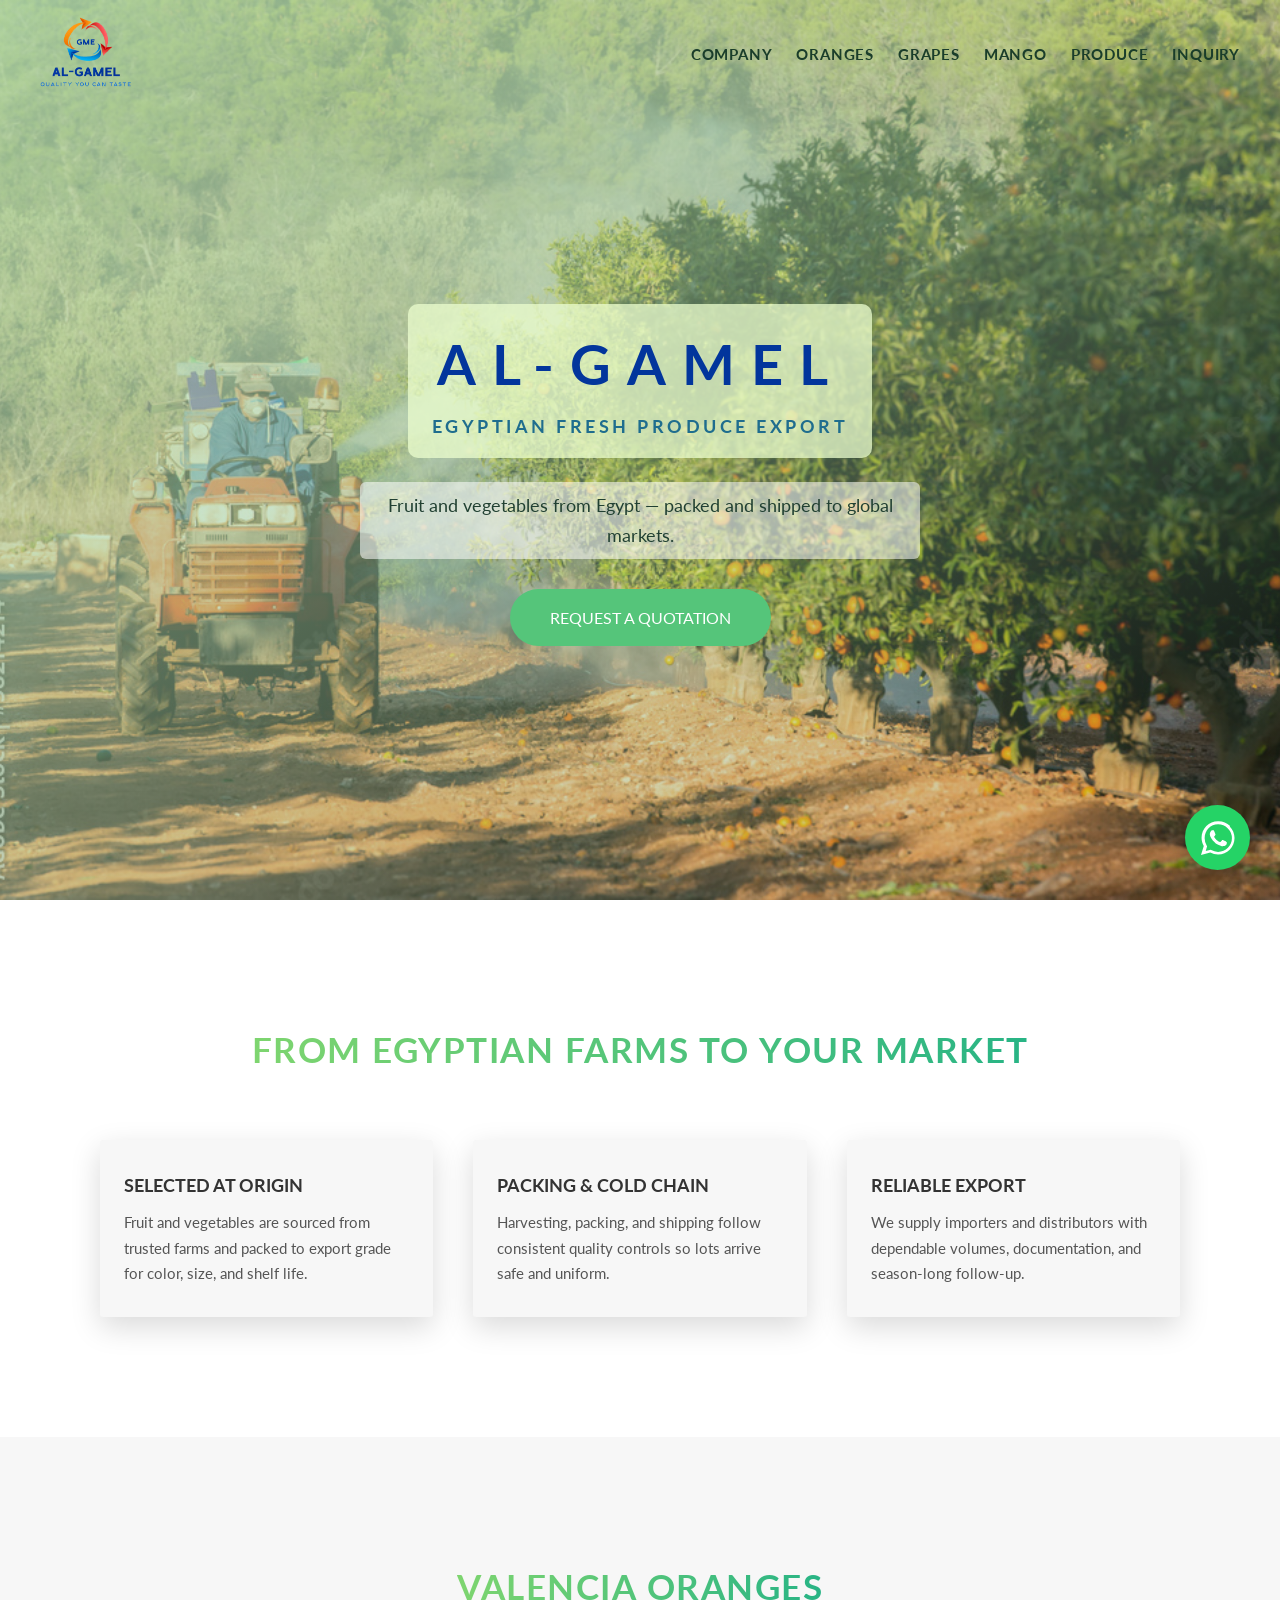
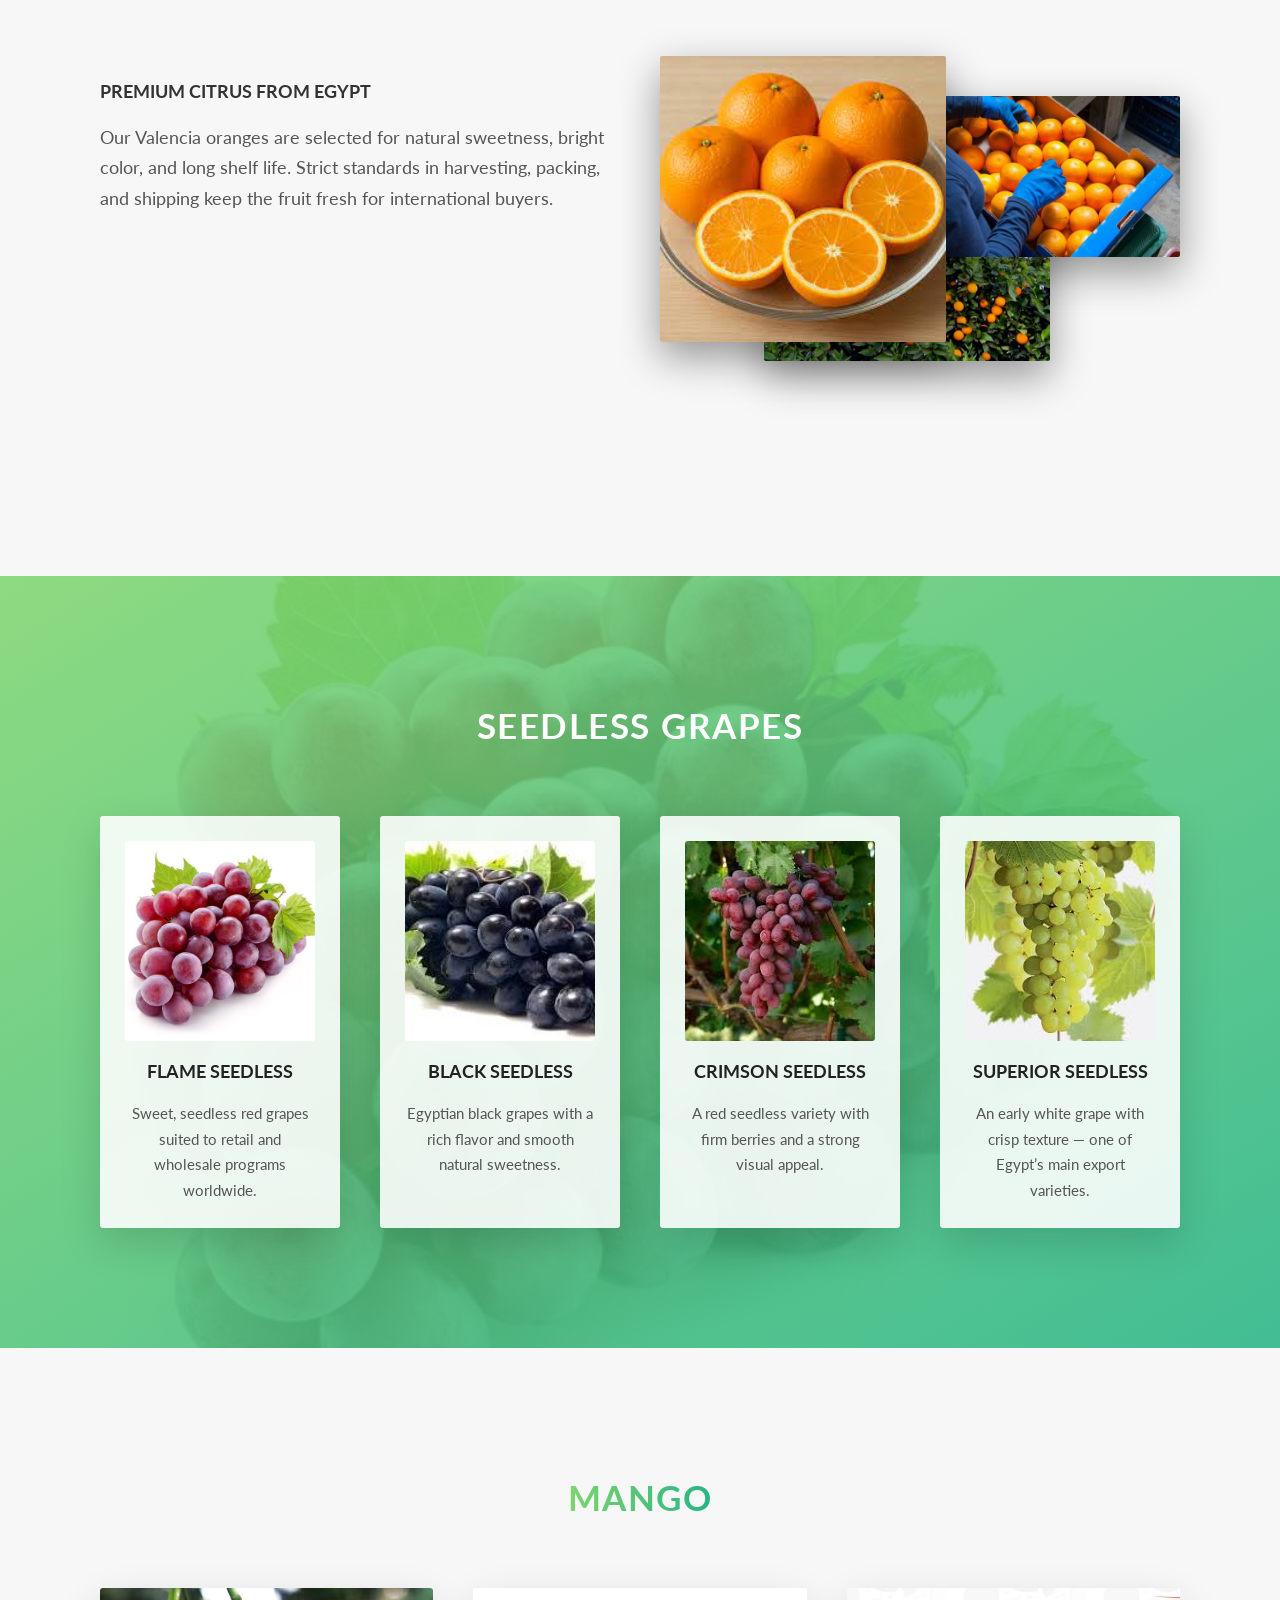
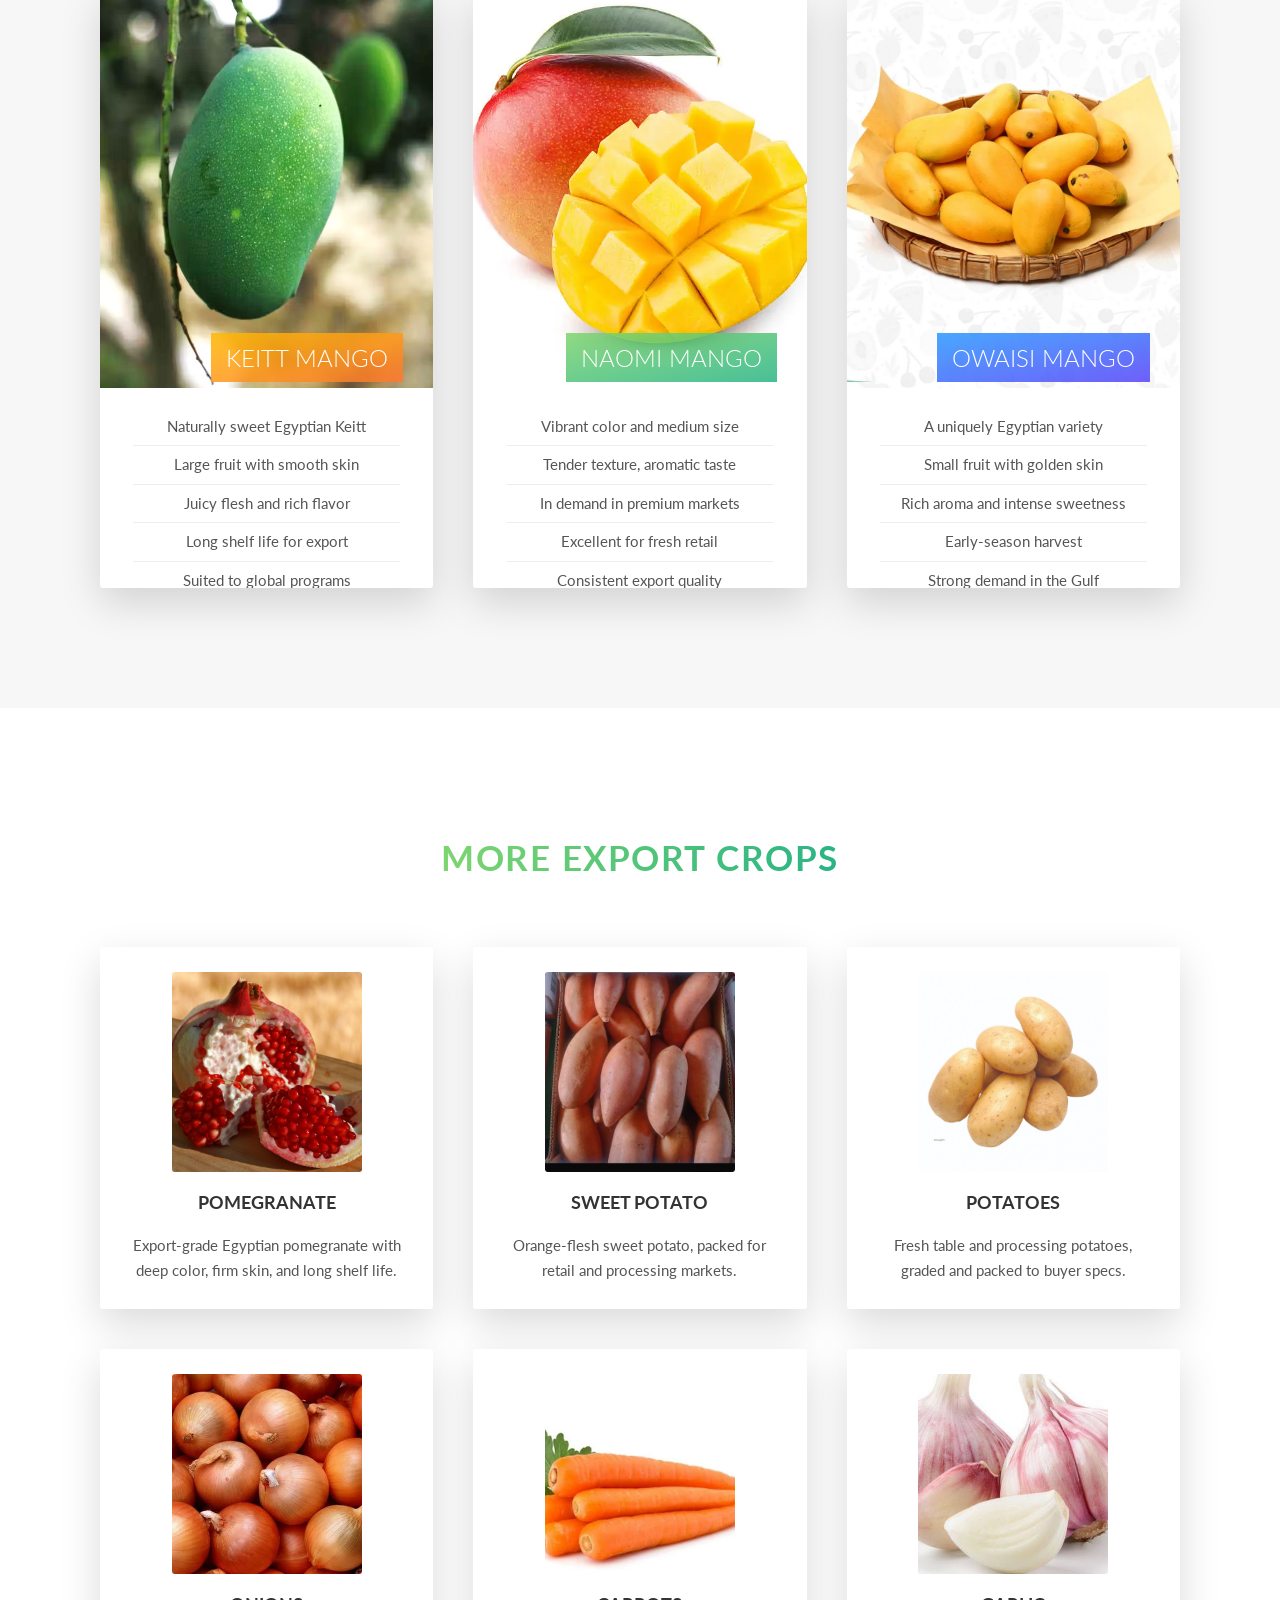
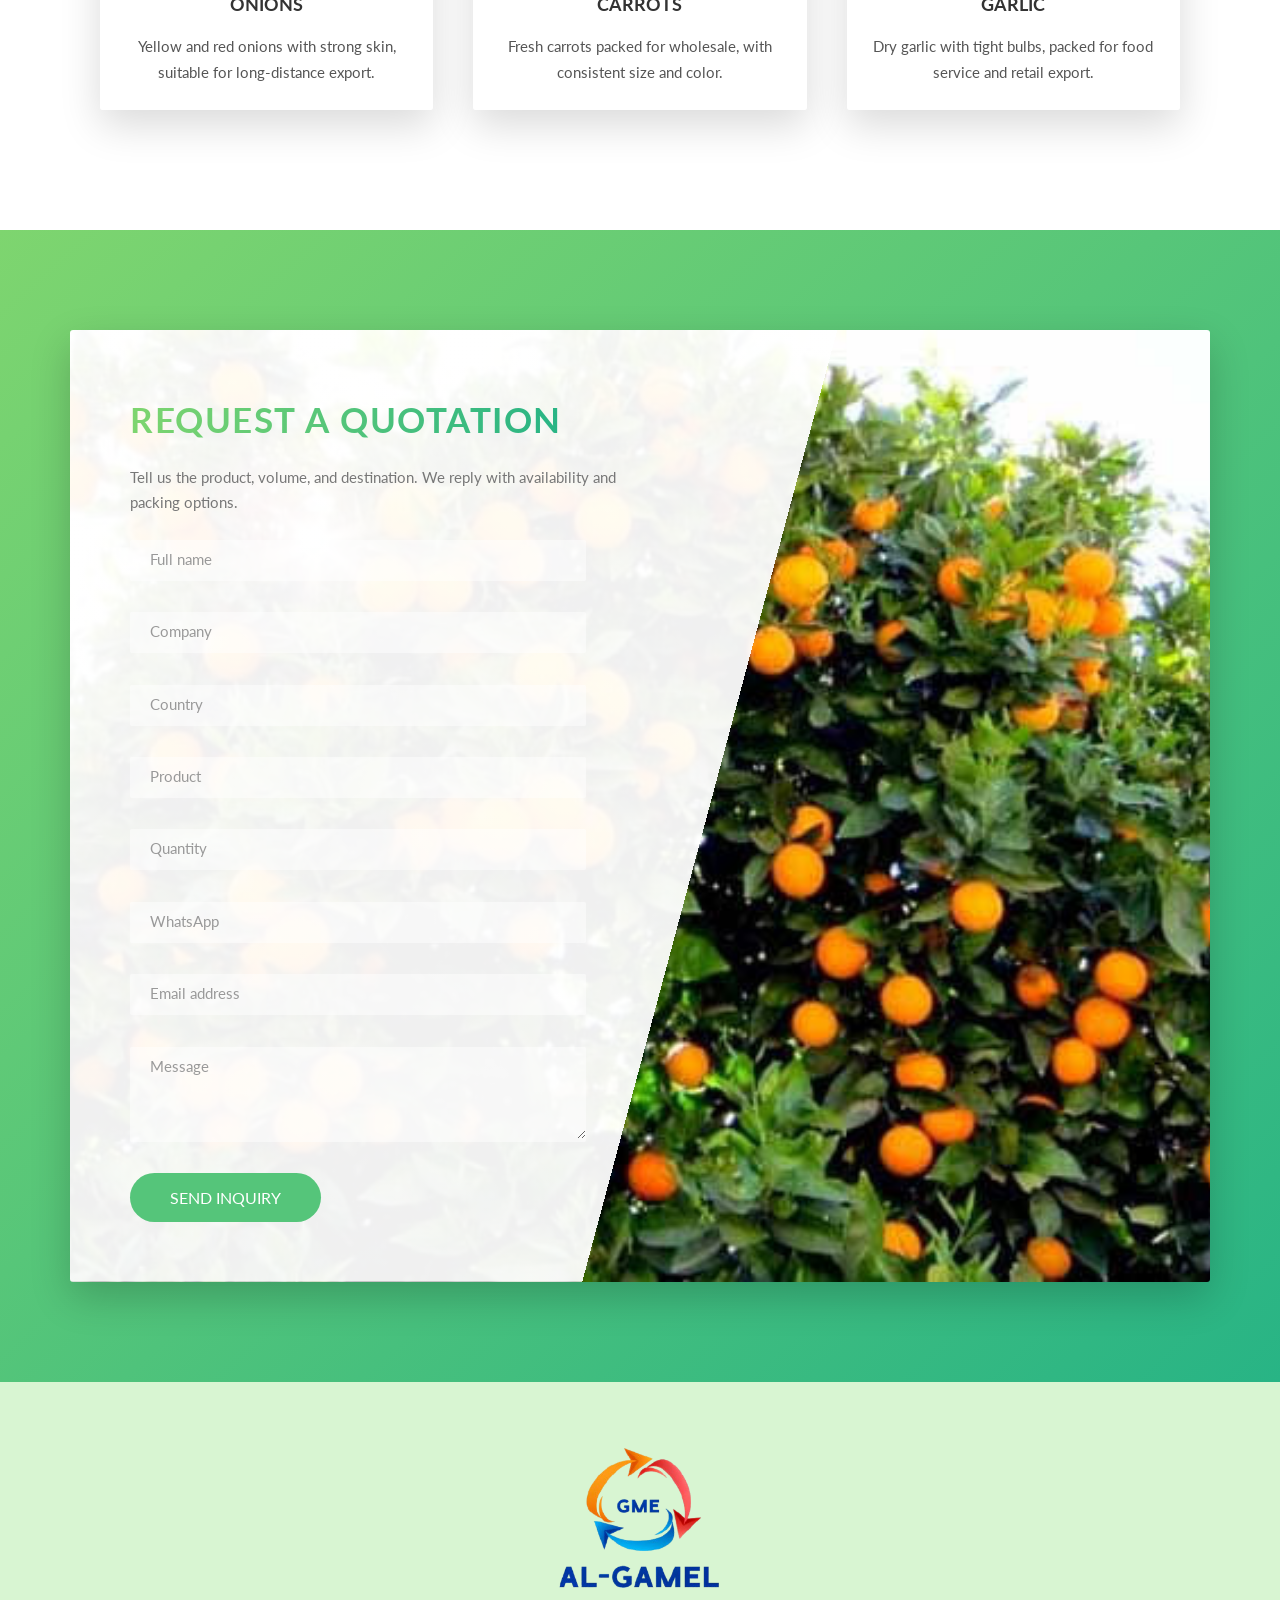
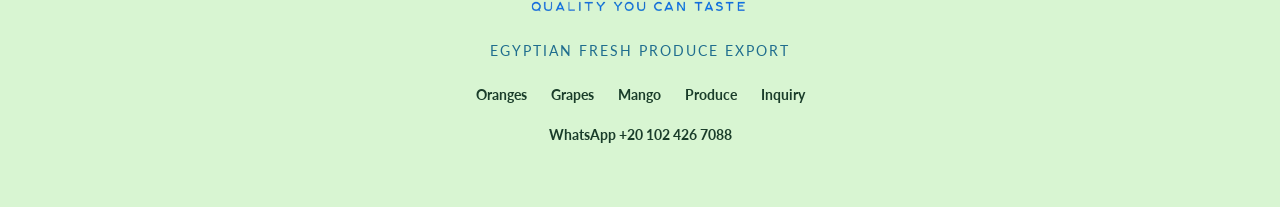
==== index.html @ 19866a24 "add new products" ====
<!DOCTYPE html>
<html lang="en">
    <head>
        <meta charset="UTF-8">
        <meta name="viewport" content="width=device-width, initial-scale=1.0">
        <meta name="description" content="AL-GAMEL exports Egyptian oranges, grapes, mangoes, pomegranate, potatoes, onions, carrots, sweet potato, and garlic.">
        <title>AL-GAMEL | Egyptian Fresh Produce Export</title>
        <link rel="preconnect" href="https://fonts.googleapis.com">
        <link rel="preconnect" href="https://fonts.gstatic.com" crossorigin>
        <link href="https://fonts.googleapis.com/css2?family=Lato:wght@400;700&display=swap" rel="stylesheet">
        <link rel="stylesheet" href="css/style.css">
        <link rel="shortcut icon" type="image/png" href="img/favicon.png">
    </head>
    <body>
        <header class="hero">
            <nav class="nav" aria-label="Primary">
                <a href="#top" class="nav__brand">
                    <img src="img/logo-white.png" alt="AL-GAMEL" class="nav__logo">
                </a>
                <ul class="nav__list">
                    <li><a href="#company">Company</a></li>
                    <li><a href="#oranges">Oranges</a></li>
                    <li><a href="#grapes">Grapes</a></li>
                    <li><a href="#mango">Mango</a></li>
                    <li><a href="#produce">Produce</a></li>
                    <li><a href="#inquiry">Inquiry</a></li>
                </ul>
            </nav>

            <div class="hero__content" id="top">
                <h1 class="hero__title">
                    <span class="hero__title-box">
                        <span class="hero__name">AL-GAMEL</span>
                        <span class="hero__tagline">Egyptian fresh produce export</span>
                    </span>
                </h1>
                <p class="hero__lead">Fruit and vegetables from Egypt — packed and shipped to global markets.</p>
                <a href="#inquiry" class="btn">Request a quotation</a>
            </div>
        </header>

        <main>
            <section class="section section--company" id="company" aria-labelledby="company-heading">
                <div class="u-center-text u-margin-bottom-big">
                    <h2 class="heading-secondary" id="company-heading">From Egyptian farms to your market</h2>
                </div>

                <div class="grid grid--3">
                    <article class="value-card">
                        <h3 class="heading-tertiary">Selected at origin</h3>
                        <p>Fruit and vegetables are sourced from trusted farms and packed to export grade for color, size, and shelf life.</p>
                    </article>
                    <article class="value-card">
                        <h3 class="heading-tertiary">Packing &amp; cold chain</h3>
                        <p>Harvesting, packing, and shipping follow consistent quality controls so lots arrive safe and uniform.</p>
                    </article>
                    <article class="value-card">
                        <h3 class="heading-tertiary">Reliable export</h3>
                        <p>We supply importers and distributors with dependable volumes, documentation, and season-long follow-up.</p>
                    </article>
                </div>
            </section>

            <section class="section section--oranges" id="oranges" aria-labelledby="oranges-heading">
                <div class="u-center-text u-margin-bottom-big">
                    <h2 class="heading-secondary" id="oranges-heading">Valencia oranges</h2>
                </div>

                <div class="grid grid--2">
                    <div>
                        <h3 class="heading-tertiary u-margin-bottom-small">Premium citrus from Egypt</h3>
                        <p class="paragraph">
                            Our Valencia oranges are selected for natural sweetness, bright color, and long shelf life.
                            Strict standards in harvesting, packing, and shipping keep the fruit fresh for international buyers.
                        </p>
                    </div>
                    <div class="composition">
                        <img src="img/3.jpg" alt="Valencia oranges packed for export" class="composition__photo composition__photo--3">
                        <img src="img/4.jpg" alt="Fresh Valencia oranges in crates" class="composition__photo composition__photo--2">
                        <img src="img/5.jpg" alt="Valencia oranges on the tree" class="composition__photo composition__photo--1">
                    </div>
                </div>
            </section>

            <section class="section section--grapes" id="grapes" aria-labelledby="grapes-heading">
                <div class="u-center-text u-margin-bottom-big">
                    <h2 class="heading-secondary heading-secondary--light" id="grapes-heading">Seedless grapes</h2>
                </div>

                <div class="grid grid--4">
                    <article class="product-tile">
                        <div class="product-tile__media">
                            <img src="img/flamegrapes.jpg" alt="Flame Seedless grapes" loading="lazy">
                        </div>
                        <h3 class="heading-tertiary u-margin-bottom-small">Flame Seedless</h3>
                        <p>Sweet, seedless red grapes suited to retail and wholesale programs worldwide.</p>
                    </article>
                    <article class="product-tile">
                        <div class="product-tile__media">
                            <img src="img/black.jpg" alt="Black Seedless grapes" loading="lazy">
                        </div>
                        <h3 class="heading-tertiary u-margin-bottom-small">Black Seedless</h3>
                        <p>Egyptian black grapes with a rich flavor and smooth natural sweetness.</p>
                    </article>
                    <article class="product-tile">
                        <div class="product-tile__media">
                            <img src="img/crimson.jpg" alt="Crimson Seedless grapes" loading="lazy">
                        </div>
                        <h3 class="heading-tertiary u-margin-bottom-small">Crimson Seedless</h3>
                        <p>A red seedless variety with firm berries and a strong visual appeal.</p>
                    </article>
                    <article class="product-tile">
                        <div class="product-tile__media">
                            <img src="img/superior.jpg" alt="Superior Seedless grapes" loading="lazy">
                        </div>
                        <h3 class="heading-tertiary u-margin-bottom-small">Superior Seedless</h3>
                        <p>An early white grape with crisp texture — one of Egypt’s main export varieties.</p>
                    </article>
                </div>
            </section>

            <section class="section section--mango" id="mango" aria-labelledby="mango-heading">
                <div class="u-center-text u-margin-bottom-big">
                    <h2 class="heading-secondary" id="mango-heading">Mango</h2>
                </div>

                <div class="grid grid--3">
                    <article class="product-card">
                        <div class="product-card__face product-card__face--front">
                            <div class="product-card__media">
                                <img src="img/keet1.jpg" alt="Keitt mango" loading="lazy">
                            </div>
                            <h3 class="product-card__title">
                                <span class="product-card__title-text product-card__title-text--1">Keitt Mango</span>
                            </h3>
                            <ul class="product-card__specs">
                                <li>Naturally sweet Egyptian Keitt</li>
                                <li>Large fruit with smooth skin</li>
                                <li>Juicy flesh and rich flavor</li>
                                <li>Long shelf life for export</li>
                                <li>Suited to global programs</li>
                            </ul>
                        </div>
                        <div class="product-card__face product-card__face--back product-card__face--keitt" aria-hidden="true"></div>
                    </article>

                    <article class="product-card">
                        <div class="product-card__face product-card__face--front">
                            <div class="product-card__media">
                                <img src="img/naaomy.jpg" alt="Naomi mango" loading="lazy">
                            </div>
                            <h3 class="product-card__title">
                                <span class="product-card__title-text product-card__title-text--2">Naomi Mango</span>
                            </h3>
                            <ul class="product-card__specs">
                                <li>Vibrant color and medium size</li>
                                <li>Tender texture, aromatic taste</li>
                                <li>In demand in premium markets</li>
                                <li>Excellent for fresh retail</li>
                                <li>Consistent export quality</li>
                            </ul>
                        </div>
                        <div class="product-card__face product-card__face--back product-card__face--naomi" aria-hidden="true"></div>
                    </article>

                    <article class="product-card">
                        <div class="product-card__face product-card__face--front">
                            <div class="product-card__media">
                                <img src="img/fas eweas.webp" alt="Owaisi mango" loading="lazy">
                            </div>
                            <h3 class="product-card__title">
                                <span class="product-card__title-text product-card__title-text--3">Owaisi Mango</span>
                            </h3>
                            <ul class="product-card__specs">
                                <li>A uniquely Egyptian variety</li>
                                <li>Small fruit with golden skin</li>
                                <li>Rich aroma and intense sweetness</li>
                                <li>Early-season harvest</li>
                                <li>Strong demand in the Gulf</li>
                            </ul>
                        </div>
                        <div class="product-card__face product-card__face--back product-card__face--owaisi" aria-hidden="true"></div>
                    </article>
                </div>
            </section>

            <section class="section section--produce" id="produce" aria-labelledby="produce-heading">
                <div class="u-center-text u-margin-bottom-big">
                    <h2 class="heading-secondary" id="produce-heading">More export crops</h2>
                </div>

                <div class="grid grid--3">
                    <article class="product-tile">
                        <div class="product-tile__media">
                            <img src="img/Pomegranate.jpg" alt="Egyptian pomegranate" loading="lazy">
                        </div>
                        <h3 class="heading-tertiary u-margin-bottom-small">Pomegranate</h3>
                        <p>Export-grade Egyptian pomegranate with deep color, firm skin, and long shelf life.</p>
                    </article>
                    <article class="product-tile">
                        <div class="product-tile__media">
                            <img src="img/sweetPotato.jpg" alt="Egyptian sweet potato" loading="lazy">
                        </div>
                        <h3 class="heading-tertiary u-margin-bottom-small">Sweet potato</h3>
                        <p>Orange-flesh sweet potato, packed for retail and processing markets.</p>
                    </article>
                    <article class="product-tile">
                        <div class="product-tile__media">
                            <img src="img/Potato%20(2).jpg" alt="Egyptian potatoes" loading="lazy">
                        </div>
                        <h3 class="heading-tertiary u-margin-bottom-small">Potatoes</h3>
                        <p>Fresh table and processing potatoes, graded and packed to buyer specs.</p>
                    </article>
                    <article class="product-tile">
                        <div class="product-tile__media">
                            <img src="img/onion.jpg" alt="Egyptian onions" loading="lazy">
                        </div>
                        <h3 class="heading-tertiary u-margin-bottom-small">Onions</h3>
                        <p>Yellow and red onions with strong skin, suitable for long-distance export.</p>
                    </article>
                    <article class="product-tile">
                        <div class="product-tile__media">
                            <img src="img/carrot1.jpg" alt="Egyptian carrots" loading="lazy">
                        </div>
                        <h3 class="heading-tertiary u-margin-bottom-small">Carrots</h3>
                        <p>Fresh carrots packed for wholesale, with consistent size and color.</p>
                    </article>
                    <article class="product-tile">
                        <div class="product-tile__media">
                            <img src="img/Garlic.jpg" alt="Egyptian garlic" loading="lazy">
                        </div>
                        <h3 class="heading-tertiary u-margin-bottom-small">Garlic</h3>
                        <p>Dry garlic with tight bulbs, packed for food service and retail export.</p>
                    </article>
                </div>
            </section>

            <section class="section section--inquiry" id="inquiry" aria-labelledby="inquiry-heading">
                <div class="inquiry">
                    <div class="inquiry__form">
                        <h2 class="heading-secondary u-margin-bottom-small" id="inquiry-heading">Request a quotation</h2>
                        <p class="inquiry__intro">Tell us the product, volume, and destination. We reply with availability and packing options.</p>
                        <form action="https://formspree.io/f/xykqdobr" method="POST" class="form">
                            <div class="form__group">
                                <input type="text" name="full_name" class="form__input" placeholder="Full name" id="name" autocomplete="name" required>
                                <label for="name" class="form__label">Full name</label>
                            </div>
                            <div class="form__group">
                                <input type="text" name="company" class="form__input" placeholder="Company" id="company" autocomplete="organization" required>
                                <label for="company" class="form__label">Company</label>
                            </div>
                            <div class="form__group">
                                <input type="text" name="country" class="form__input" placeholder="Country" id="country" autocomplete="country-name" required>
                                <label for="country" class="form__label">Country</label>
                            </div>
                            <div class="form__group">
                                <input type="text" name="product" class="form__input" placeholder="Product" id="product" required>
                                <label for="product" class="form__label">Product</label>
                            </div>
                            <div class="form__group">
                                <input type="text" name="quantity" class="form__input" placeholder="Quantity" id="quantity" required>
                                <label for="quantity" class="form__label">Quantity</label>
                            </div>
                            <div class="form__group">
                                <input type="tel" name="whatsapp" class="form__input" placeholder="WhatsApp" id="whatsapp" autocomplete="tel" required>
                                <label for="whatsapp" class="form__label">WhatsApp</label>
                            </div>
                            <div class="form__group">
                                <input type="email" name="email" class="form__input" placeholder="Email address" id="email" autocomplete="email" required>
                                <label for="email" class="form__label">Email address</label>
                            </div>
                            <div class="form__group">
                                <textarea name="message" class="form__input" placeholder="Message" id="message" rows="4"></textarea>
                                <label for="message" class="form__label">Message</label>
                            </div>
                            <div class="form__group">
                                <button type="submit" class="btn">Send inquiry</button>
                            </div>
                        </form>
                    </div>
                </div>
            </section>
        </main>

        <footer class="footer">
            <img class="footer__logo" srcset="img/logo-green-1x.png 1x, img/logo-green-2x.png 2x" src="img/logo-green-2x.png" alt="AL-GAMEL">
            <p class="footer__tagline">Egyptian fresh produce export</p>
            <nav class="footer__nav" aria-label="Footer">
                <a href="#oranges">Oranges</a>
                <a href="#grapes">Grapes</a>
                <a href="#mango">Mango</a>
                <a href="#produce">Produce</a>
                <a href="#inquiry">Inquiry</a>
            </nav>
            <p class="footer__contact">
                <a href="https://wa.me/201024267088">WhatsApp +20 102 426 7088</a>
            </p>
        </footer>

        <a
            class="whatsapp-btn"
            href="https://wa.me/201024267088"
            target="_blank"
            rel="noopener noreferrer"
            aria-label="Chat on WhatsApp"
        >
            <svg viewBox="0 0 24 24" aria-hidden="true" focusable="false">
                <path fill="currentColor" d="M17.47 14.38c-.29-.15-1.72-.85-1.98-.94-.27-.1-.46-.15-.66.15-.2.29-.76.94-.93 1.13-.17.2-.34.22-.63.07-.29-.15-1.22-.45-2.33-1.43-.86-.77-1.44-1.71-1.61-2-.17-.29-.02-.45.13-.6.13-.13.29-.34.44-.51.14-.17.2-.29.29-.49.1-.2.05-.37-.02-.52-.07-.15-.66-1.59-.9-2.18-.24-.58-.48-.5-.66-.51h-.56c-.2 0-.52.07-.79.37-.27.29-1.04 1.02-1.04 2.48s1.07 2.88 1.22 3.08c.15.2 2.1 3.2 5.08 4.49.71.31 1.26.49 1.69.63.71.23 1.36.2 1.87.12.57-.09 1.72-.7 1.96-1.38.24-.68.24-1.26.17-1.38-.07-.12-.26-.2-.55-.35zM12.04 21.8h-.01A9.8 9.8 0 0 1 7.2 20.5l-.34-.2-3.51.92.94-3.42-.22-.35a9.8 9.8 0 0 1-1.5-5.24C2.56 6.6 6.8 2.37 12.03 2.37c2.62 0 5.08 1.02 6.93 2.87a9.73 9.73 0 0 1 2.86 6.92c0 5.23-4.24 9.47-9.78 9.64zm8.49-18.3A11.87 11.87 0 0 0 12.03.2C5.6.2.4 5.4.4 11.82c0 2.05.54 4.05 1.56 5.81L0 24l6.53-1.71a11.8 11.8 0 0 0 5.5 1.4h.01c6.43 0 11.63-5.2 11.63-11.62 0-3.1-1.21-6.02-3.41-8.21z"/>
            </svg>
        </a>
    </body>
</html>
---- css/style.css ----
:root {
    --color-primary: #55c57a;
    --color-primary-light: #7ed56f;
    --color-primary-dark: #28b485;
    --color-text: #555;
    --color-heading: #02359c;
    --color-tagline: #1f6d8e;
    --color-muted: #777;
    --color-bg: #f7f7f7;
    --color-white: #fff;
    --color-shadow: rgba(0, 0, 0, 0.15);
    --font: "Lato", sans-serif;
    --max-width: 114rem;
    --gutter: 4rem;
    --radius: 3px;
}

*,
*::after,
*::before {
    margin: 0;
    padding: 0;
    box-sizing: inherit;
}

html {
    font-size: 62.5%;
    scroll-behavior: smooth;
}

@media only screen and (max-width: 75em) {
    html {
        font-size: 56.25%;
    }
}

@media only screen and (max-width: 56.25em) {
    html {
        font-size: 50%;
    }
}

@media only screen and (min-width: 112.5em) {
    html {
        font-size: 75%;
    }
}

body {
    box-sizing: border-box;
    font-family: var(--font);
    font-weight: 400;
    line-height: 1.7;
    color: var(--color-text);
}

::selection {
    background-color: var(--color-primary);
    color: var(--color-white);
}

@keyframes fadeUp {
    from {
        opacity: 0;
        transform: translateY(2rem);
    }

    to {
        opacity: 1;
        transform: translateY(0);
    }
}

.u-center-text {
    text-align: center;
}

.u-margin-bottom-small {
    margin-bottom: 1.5rem;
}

.u-margin-bottom-big {
    margin-bottom: 6rem;
}

@media only screen and (max-width: 56.25em) {
    .u-margin-bottom-big {
        margin-bottom: 4rem;
    }
}

.heading-secondary {
    font-size: 3.5rem;
    text-transform: uppercase;
    font-weight: 700;
    display: inline-block;
    background-image: linear-gradient(to right, var(--color-primary-light), var(--color-primary-dark));
    -webkit-background-clip: text;
    background-clip: text;
    color: transparent;
    letter-spacing: 0.15rem;
}

.heading-secondary--light {
    background-image: none;
    color: var(--color-white);
}

@media only screen and (max-width: 56.25em) {
    .heading-secondary {
        font-size: 3rem;
    }
}

@media only screen and (max-width: 37.5em) {
    .heading-secondary {
        font-size: 2.5rem;
    }
}

.heading-tertiary {
    font-size: 1.8rem;
    font-weight: 700;
    text-transform: uppercase;
    color: #333;
}

.paragraph {
    font-size: 1.8rem;
}

.btn {
    text-transform: uppercase;
    text-decoration: none;
    padding: 1.5rem 4rem;
    display: inline-block;
    border-radius: 10rem;
    transition: transform 0.2s, box-shadow 0.2s;
    position: relative;
    font-size: 1.6rem;
    font-family: inherit;
    border: none;
    cursor: pointer;
    background-color: var(--color-primary);
    color: var(--color-white);
}

.btn:hover {
    transform: translateY(-3px);
    box-shadow: 0 1rem 2rem rgba(0, 0, 0, 0.2);
}

.btn:active,
.btn:focus {
    outline: none;
    transform: translateY(-1px);
    box-shadow: 0 0.5rem 1rem rgba(0, 0, 0, 0.2);
}

.grid {
    display: grid;
    gap: var(--gutter);
    max-width: var(--max-width);
    margin: 0 auto;
    padding: 0 3rem;
}

.grid--2 {
    grid-template-columns: repeat(2, minmax(0, 1fr));
    align-items: start;
}

.grid--3 {
    grid-template-columns: repeat(3, minmax(0, 1fr));
}

.grid--4 {
    grid-template-columns: repeat(4, minmax(0, 1fr));
}

@media only screen and (max-width: 56.25em) {
    .grid--2,
    .grid--3,
    .grid--4 {
        grid-template-columns: 1fr;
        max-width: 52rem;
    }
}

@media only screen and (min-width: 56.26em) and (max-width: 75em) {
    .grid--4 {
        grid-template-columns: repeat(2, minmax(0, 1fr));
    }
}

.hero {
    min-height: 100vh;
    background-image: linear-gradient(to right bottom, rgba(182, 224, 178, 0.85), rgba(3, 34, 23, 0.15)), url("../img/orange%20valancia.jpg");
    background-size: cover;
    background-position: center;
    position: relative;
    display: flex;
    flex-direction: column;
}

.nav {
    display: flex;
    align-items: center;
    justify-content: space-between;
    padding: 1.5rem 4rem;
    gap: 2rem;
}

.nav__logo {
    height: 7.5rem;
    width: auto;
}

.nav__list {
    list-style: none;
    display: flex;
    flex-wrap: wrap;
    gap: 0.5rem 2.4rem;
    justify-content: flex-end;
}

.nav__list a {
    color: #1a3d2a;
    text-decoration: none;
    font-size: 1.5rem;
    font-weight: 700;
    text-transform: uppercase;
    letter-spacing: 0.08rem;
}

.nav__list a:hover {
    color: var(--color-primary-dark);
}

.hero__content {
    flex: 1;
    display: flex;
    flex-direction: column;
    align-items: center;
    justify-content: center;
    text-align: center;
    padding: 4rem 2rem 10rem;
    animation: fadeUp 0.8s ease-out;
}

.hero__title-box {
    display: inline-block;
    background-color: #ebfecec0;
    padding: 1.2rem 2.4rem 1.6rem;
    border-radius: 1rem;
}

.hero__name {
    display: block;
    font-size: 5.6rem;
    font-weight: 700;
    letter-spacing: 1.6rem;
    color: var(--color-heading);
    text-transform: uppercase;
}

.hero__tagline {
    display: block;
    font-size: 1.8rem;
    font-weight: 700;
    letter-spacing: 0.35rem;
    color: var(--color-tagline);
    text-transform: uppercase;
}

.hero__lead {
    max-width: 56rem;
    margin: 2.4rem 0 3rem;
    font-size: 1.8rem;
    color: #214032;
    background-color: rgba(255, 255, 255, 0.55);
    padding: 0.8rem 1.6rem;
    border-radius: 0.6rem;
}

@media only screen and (max-width: 37.5em) {
    .nav {
        flex-direction: column;
        padding: 1.5rem 2rem;
    }

    .hero__name {
        font-size: 3.6rem;
        letter-spacing: 0.6rem;
    }

    .hero__tagline {
        letter-spacing: 0.12rem;
        font-size: 1.4rem;
    }
}

.section {
    padding: 12rem 0;
}

.section--company {
    background-color: var(--color-white);
}

.section--oranges {
    background-color: var(--color-bg);
}

.section--grapes {
    background-image: linear-gradient(to right bottom, rgba(126, 213, 111, 0.88), rgba(40, 180, 133, 0.88)), url("../img/flamegrapes.jpg");
    background-size: cover;
    background-position: center;
}

.section--grapes .heading-tertiary {
    color: #222;
}

.section--mango {
    background-color: var(--color-bg);
}

.section--produce {
    background-color: var(--color-white);
}

.section--inquiry {
    padding: 10rem 3rem;
    background-image: linear-gradient(to right bottom, var(--color-primary-light), var(--color-primary-dark));
}

@media only screen and (max-width: 56.25em) {
    .section {
        padding: 8rem 0;
    }

    .section--inquiry {
        padding: 8rem 2rem;
    }
}

.value-card {
    background-color: var(--color-bg);
    padding: 3rem 2.4rem;
    border-radius: var(--radius);
    box-shadow: 0 1rem 3rem var(--color-shadow);
}

.value-card p,
.product-tile p {
    font-size: 1.5rem;
    margin-top: 1rem;
}

.composition {
    position: relative;
    min-height: 38rem;
}

.composition__photo {
    width: 55%;
    box-shadow: 0 1.5rem 4rem rgba(0, 0, 0, 0.4);
    border-radius: 2px;
    position: absolute;
    z-index: 10;
    transition: transform 0.2s, outline 0.2s, box-shadow 0.2s;
    outline-offset: 2rem;
}

.composition__photo--1 {
    left: 0;
    top: -2rem;
}

.composition__photo--2 {
    right: 0;
    top: 2rem;
}

.composition__photo--3 {
    left: 20%;
    top: 10rem;
}

.composition__photo:hover {
    outline: 1.5rem solid var(--color-primary);
    transform: scale(1.05) translateY(-0.5rem);
    box-shadow: 0 2.5rem 4rem rgba(0, 0, 0, 0.5);
    z-index: 20;
}

.composition:hover .composition__photo:not(:hover) {
    transform: scale(0.95);
}

@media only screen and (max-width: 56.25em) {
    .composition {
        min-height: 0;
        display: flex;
    }

    .composition__photo {
        position: relative;
        width: 33.333%;
        top: 0;
        left: 0;
        right: auto;
    }
}

.product-tile {
    background-color: rgba(255, 255, 255, 0.88);
    font-size: 1.5rem;
    padding: 2.5rem;
    text-align: center;
    border-radius: var(--radius);
    box-shadow: 0 1.5rem 4rem var(--color-shadow);
    transition: transform 0.3s;
}

.product-tile:hover {
    transform: translateY(-1.2rem);
}

.product-tile__media {
    width: 100%;
    max-width: 19rem;
    height: 20rem;
    overflow: hidden;
    margin: 0 auto 1.5rem;
    border-radius: var(--radius);
}

.product-tile__media img {
    width: 100%;
    height: 100%;
    object-fit: cover;
}

.product-card {
    perspective: 150rem;
    position: relative;
    height: 60rem;
}

.product-card__face {
    height: 60rem;
    transition: transform 0.8s ease;
    position: absolute;
    top: 0;
    left: 0;
    width: 100%;
    backface-visibility: hidden;
    border-radius: var(--radius);
    overflow: hidden;
    box-shadow: 0 1.5rem 4rem var(--color-shadow);
}

.product-card__face--front {
    background-color: var(--color-white);
}

.product-card__face--back {
    transform: rotateY(180deg);
    background-size: cover;
    background-repeat: no-repeat;
    background-position: center;
}

.product-card__face--keitt {
    background-image: url("../img/keet2222.jpg");
}

.product-card__face--naomi {
    background-image: url("../img/naaomy2.jpg");
}

.product-card__face--owaisi {
    background-image: url("../img/fas%20eweas11.webp");
}

.product-card:hover .product-card__face--front {
    transform: rotateY(-180deg);
}

.product-card:hover .product-card__face--back {
    transform: rotateY(0);
}

.product-card__media {
    height: 40rem;
    overflow: hidden;
}

.product-card__media img {
    width: 100%;
    height: 100%;
    object-fit: cover;
}

.product-card__title {
    font-size: 2.4rem;
    font-weight: 300;
    text-transform: uppercase;
    text-align: right;
    color: var(--color-white);
    position: absolute;
    top: 35rem;
    right: 3rem;
    width: 80%;
}

.product-card__title-text {
    padding: 1rem 1.5rem;
    box-decoration-break: clone;
}

.product-card__title-text--1 {
    background-image: linear-gradient(to right bottom, rgba(255, 185, 0, 0.85), rgba(255, 119, 48, 0.85));
}

.product-card__title-text--2 {
    background-image: linear-gradient(to right bottom, rgba(126, 213, 111, 0.85), rgba(40, 180, 133, 0.85));
}

.product-card__title-text--3 {
    background-image: linear-gradient(to right bottom, rgba(41, 152, 255, 0.85), rgba(86, 67, 250, 0.85));
}

.product-card__specs {
    list-style: none;
    width: 80%;
    margin: 2rem auto 0;
}

.product-card__specs li {
    text-align: center;
    font-size: 1.5rem;
    padding: 0.6rem 0;
}

.product-card__specs li:not(:last-child) {
    border-bottom: 1px solid #eee;
}

@media only screen and (max-width: 56.25em), only screen and (hover: none) {
    .product-card {
        height: auto;
        background-color: var(--color-white);
        box-shadow: 0 1.5rem 4rem var(--color-shadow);
        border-radius: var(--radius);
    }

    .product-card__face {
        height: auto;
        position: relative;
        box-shadow: none;
    }

    .product-card__face--back {
        display: none;
    }

    .product-card:hover .product-card__face--front {
        transform: none;
    }

    .product-card__specs {
        padding-bottom: 2rem;
    }
}

.inquiry {
    max-width: var(--max-width);
    margin: 0 auto;
    background-image: linear-gradient(105deg, rgba(255, 255, 255, 0.94) 0%, rgba(255, 255, 255, 0.94) 55%, transparent 55%), url("../img/3.jpg");
    background-size: cover;
    background-position: center;
    border-radius: var(--radius);
    box-shadow: 0 1.5rem 4rem rgba(0, 0, 0, 0.2);
}

.inquiry__form {
    width: 55%;
    padding: 6rem;
}

.inquiry__intro {
    font-size: 1.5rem;
    margin-bottom: 2.4rem;
    color: var(--color-muted);
}

@media only screen and (max-width: 75em) {
    .inquiry {
        background-image: linear-gradient(105deg, rgba(255, 255, 255, 0.94) 0%, rgba(255, 255, 255, 0.94) 70%, transparent 70%), url("../img/3.jpg");
    }

    .inquiry__form {
        width: 70%;
    }
}

@media only screen and (max-width: 56.25em) {
    .inquiry {
        background-image: linear-gradient(to right, rgba(255, 255, 255, 0.96), rgba(255, 255, 255, 0.96)), url("../img/3.jpg");
    }

    .inquiry__form {
        width: 100%;
        padding: 4rem 3rem;
    }
}

.form__group:not(:last-child) {
    margin-bottom: 0.4rem;
}

.form__input {
    font-size: 1.5rem;
    font-family: inherit;
    color: inherit;
    padding: 1rem 2rem;
    border-radius: 2px;
    background-color: rgba(255, 255, 255, 0.5);
    border: none;
    border-bottom: 3px solid transparent;
    width: 90%;
    display: block;
    transition: border-bottom 0.3s, box-shadow 0.3s;
    resize: vertical;
}

@media only screen and (max-width: 56.25em) {
    .form__input {
        width: 100%;
    }
}

.form__input:focus {
    outline: none;
    box-shadow: 0 1rem 2rem rgba(0, 0, 0, 0.1);
    border-bottom: 3px solid var(--color-primary);
}

.form__input:focus:invalid {
    border-bottom: 3px solid #ff7730;
}

.form__input::placeholder {
    color: #999;
}

.form__label {
    font-size: 1.2rem;
    font-weight: 700;
    margin-left: 2rem;
    margin-top: 0.7rem;
    display: block;
    transition: all 0.3s;
}

.form__input:placeholder-shown + .form__label {
    opacity: 0;
    visibility: hidden;
    transform: translateY(-4rem);
}

.footer {
    background-color: #d8f5d2;
    padding: 6rem 3rem;
    text-align: center;
    font-size: 1.4rem;
}

.footer__logo {
    width: 22rem;
    height: auto;
}

.footer__tagline {
    text-transform: uppercase;
    letter-spacing: 0.2rem;
    margin: 1.2rem 0 2rem;
    color: var(--color-tagline);
}

.footer__nav {
    display: flex;
    flex-wrap: wrap;
    justify-content: center;
    gap: 1.6rem 2.4rem;
    margin-bottom: 1.6rem;
}

.footer__nav a,
.footer__contact a {
    color: #1a3d2a;
    text-decoration: none;
    font-weight: 700;
}

.footer__nav a:hover,
.footer__contact a:hover {
    color: var(--color-primary-dark);
}

.whatsapp-btn {
    position: fixed;
    bottom: 3rem;
    right: 3rem;
    width: 6.5rem;
    height: 6.5rem;
    background-color: #25d366;
    color: var(--color-white);
    border-radius: 50%;
    display: flex;
    justify-content: center;
    align-items: center;
    text-decoration: none;
    box-shadow: 0 8px 20px rgba(0, 0, 0, 0.25);
    z-index: 100;
    transition: transform 0.3s ease;
}

.whatsapp-btn svg {
    width: 3.4rem;
    height: 3.4rem;
}

.whatsapp-btn:hover {
    transform: scale(1.1);
}
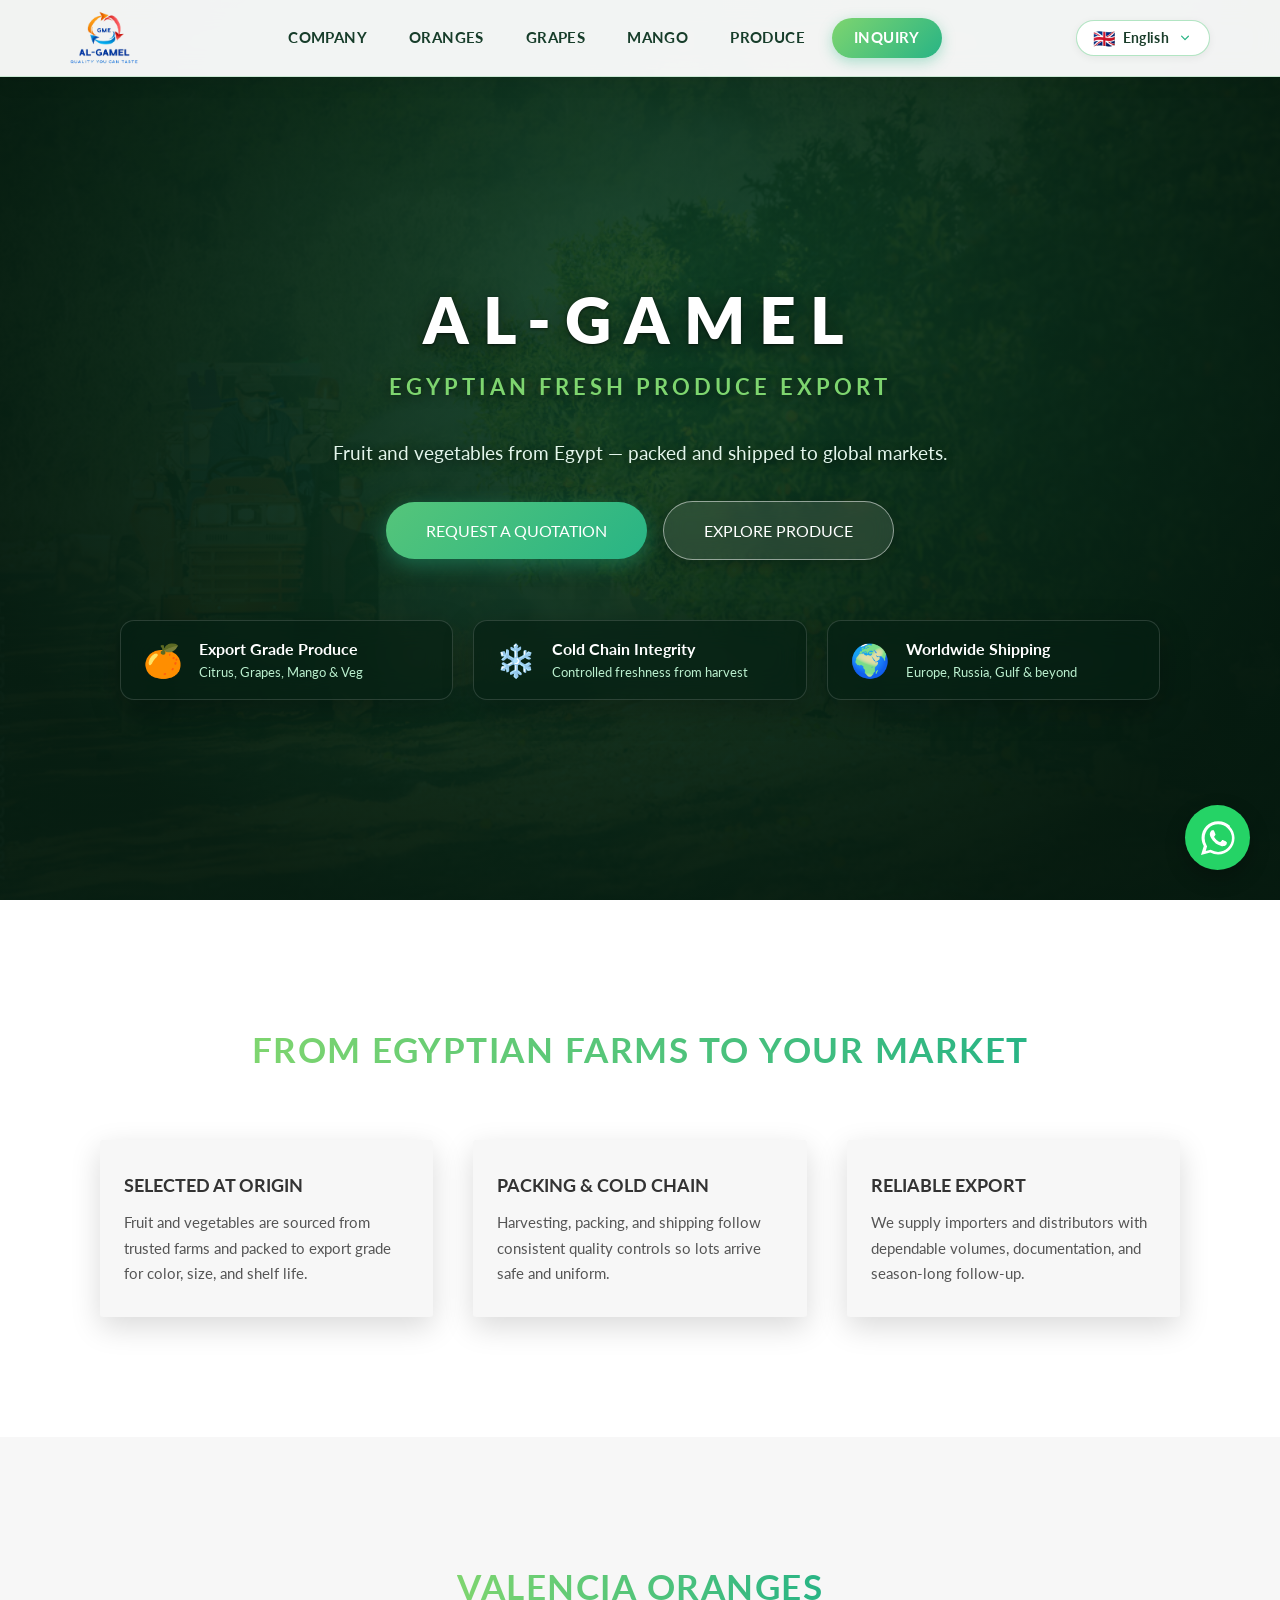
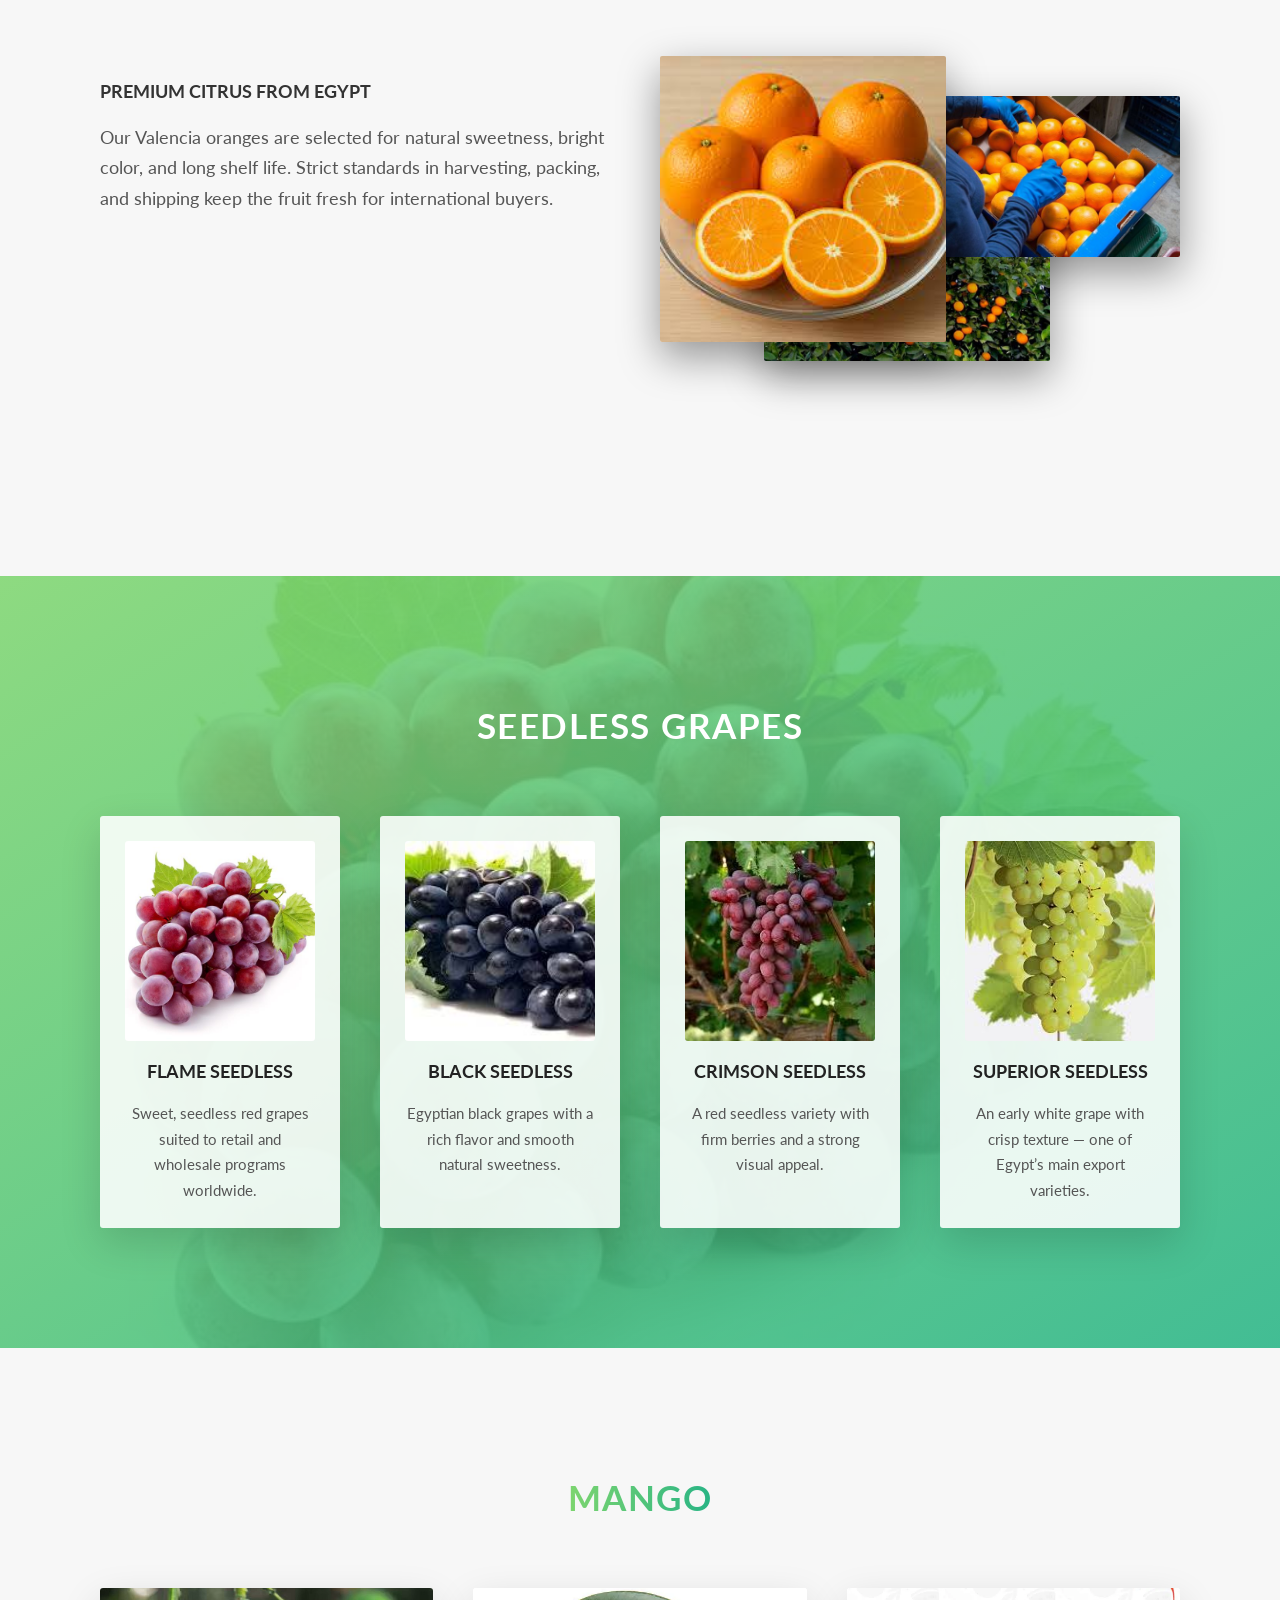
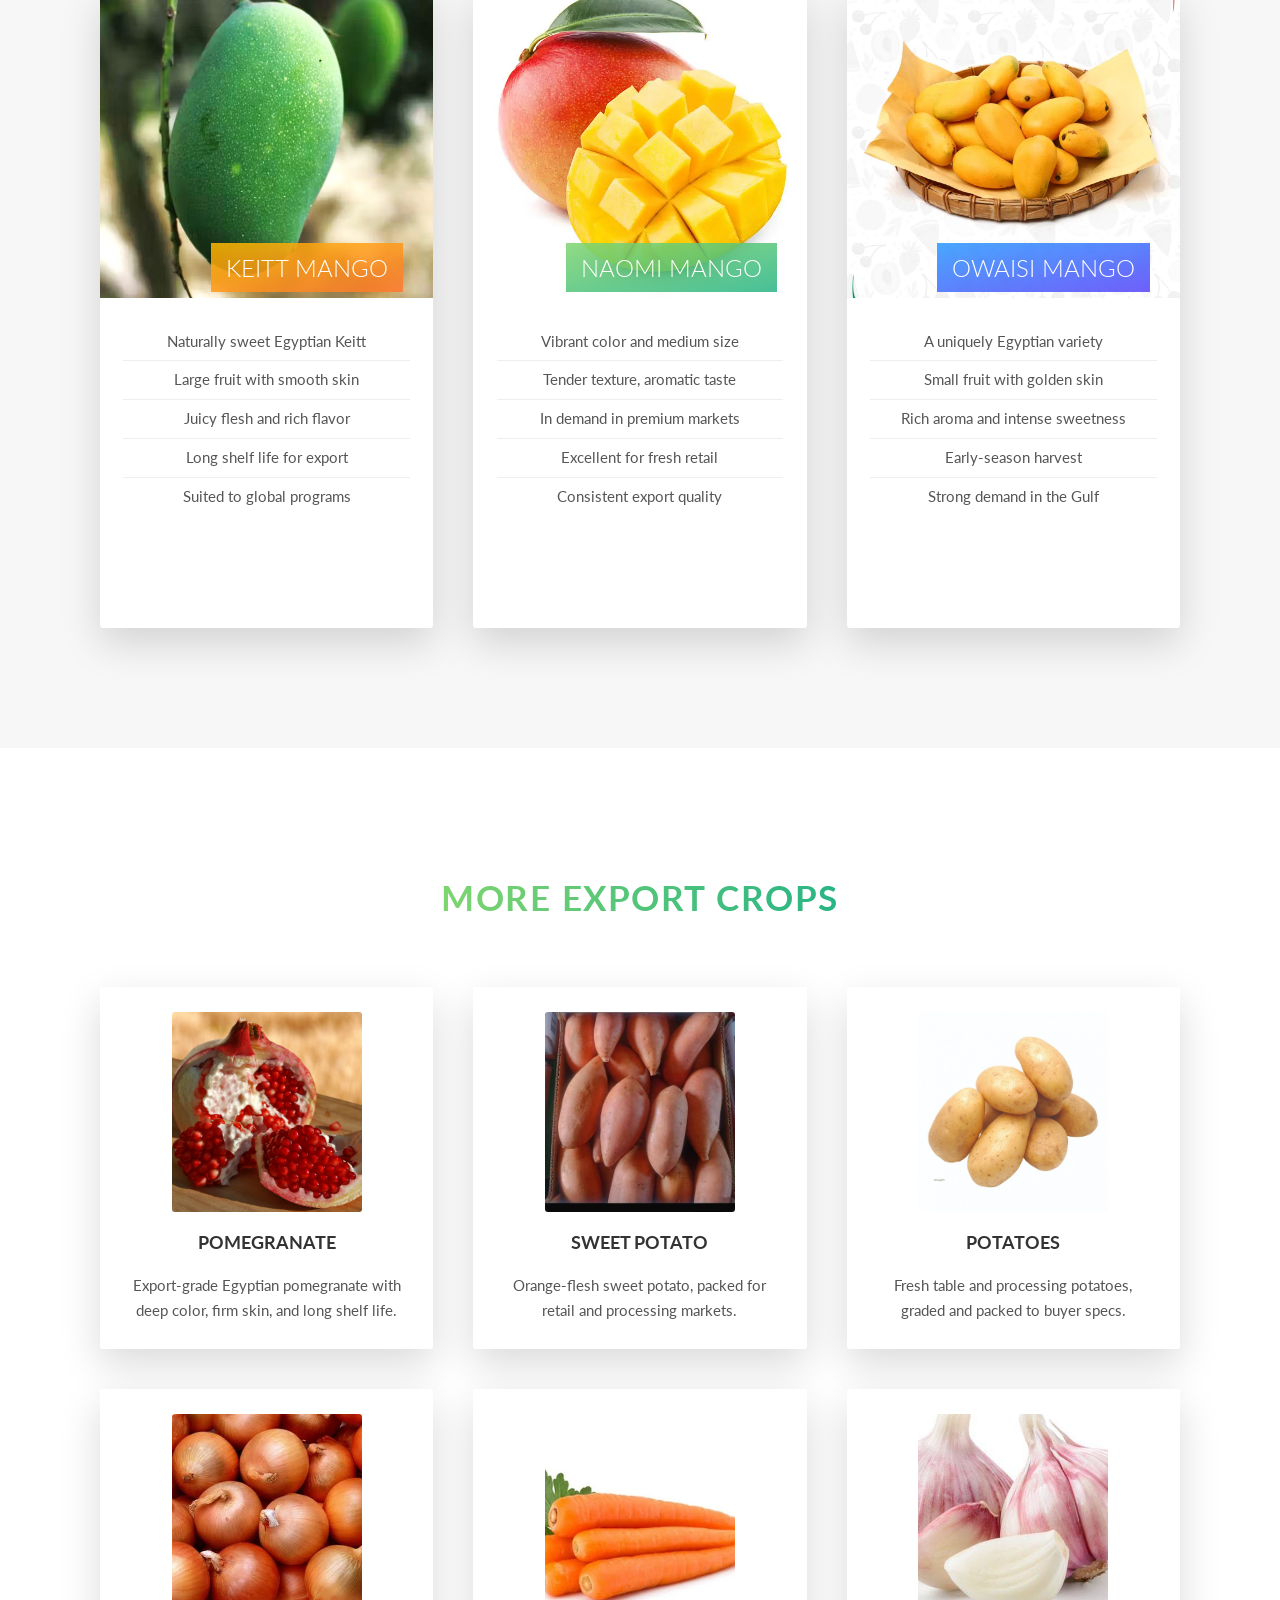
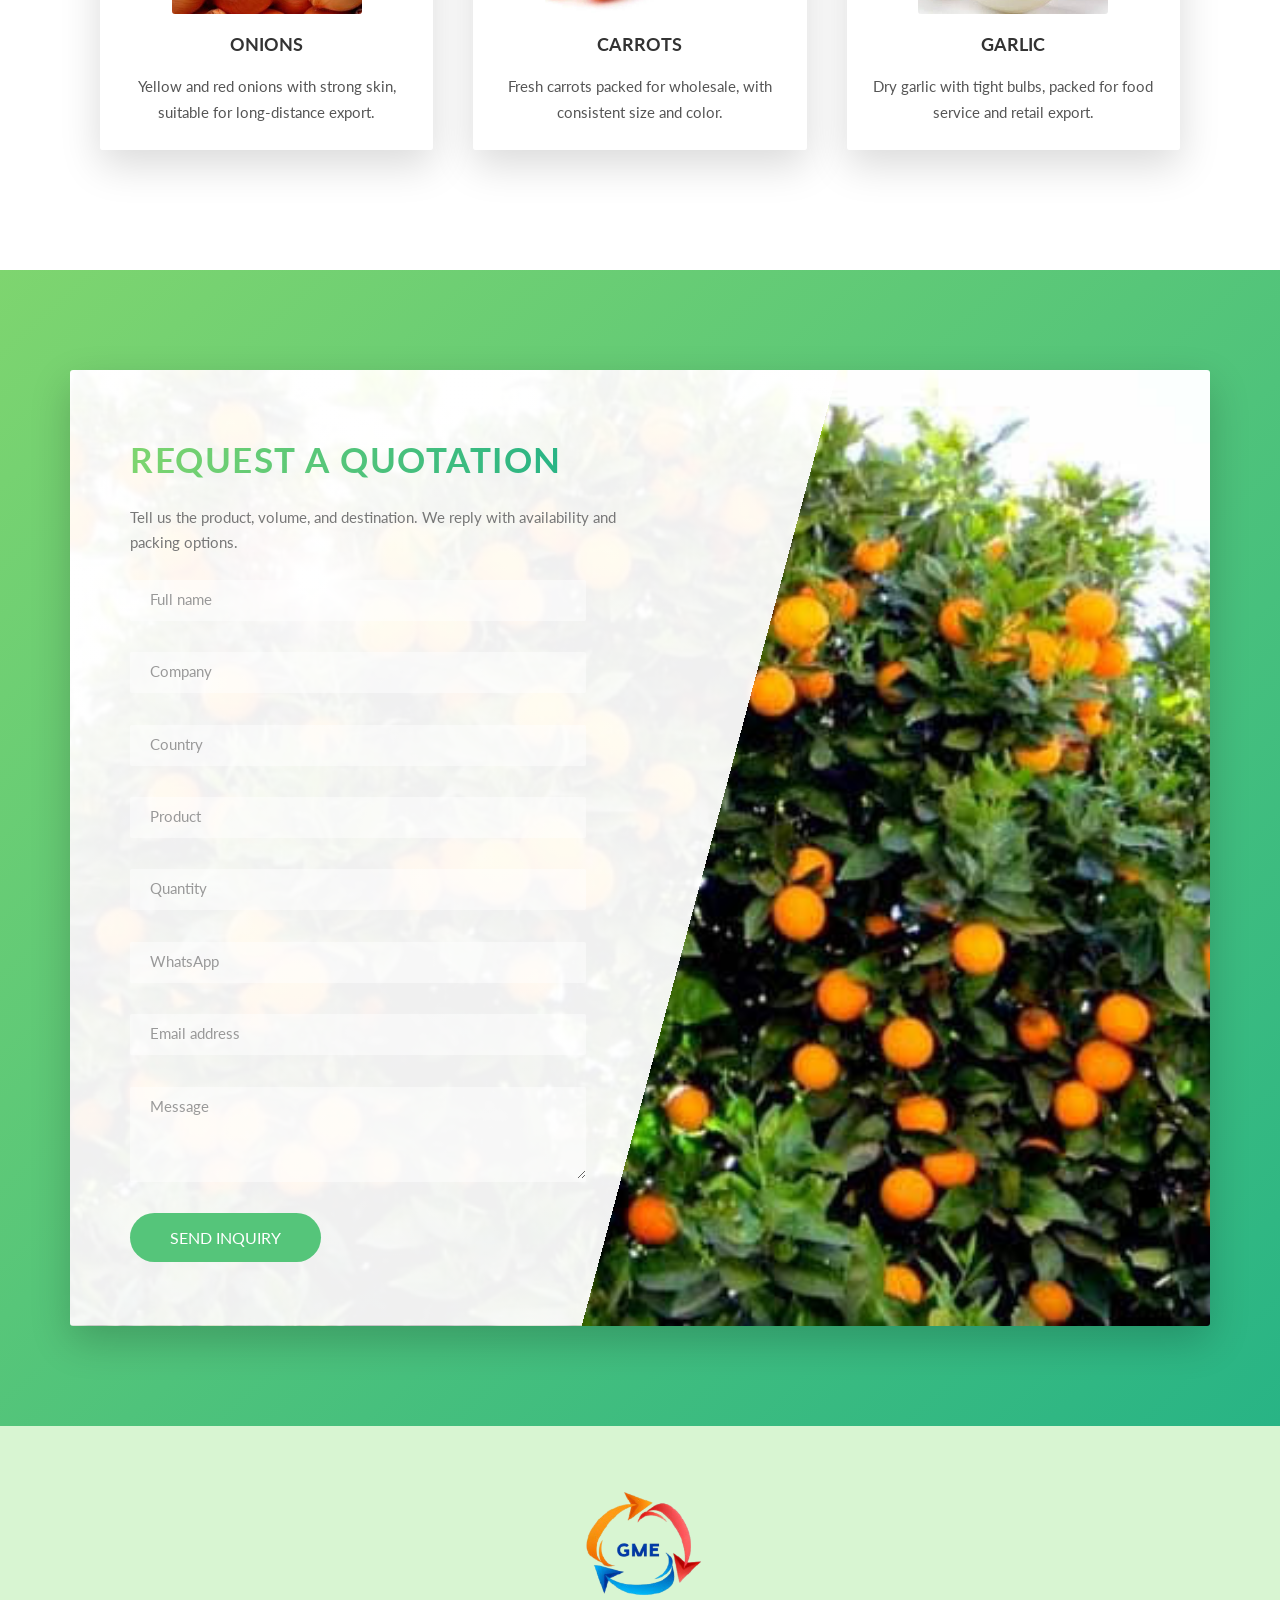
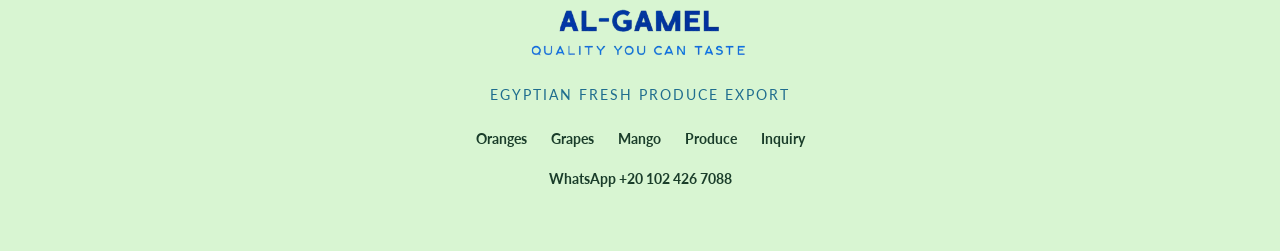
==== commit c88cfd17: "Revamp homepage hero, add 5-language support, modern navbar, and background form submission" ====
--- a/index.html
+++ b/index.html
@@ -7,69 +7,139 @@
         <title>AL-GAMEL | Egyptian Fresh Produce Export</title>
         <link rel="preconnect" href="https://fonts.googleapis.com">
         <link rel="preconnect" href="https://fonts.gstatic.com" crossorigin>
-        <link href="https://fonts.googleapis.com/css2?family=Lato:wght@400;700&display=swap" rel="stylesheet">
+        <link href="https://fonts.googleapis.com/css2?family=Cairo:wght@400;600;700;800&family=Lato:wght@400;700&display=swap" rel="stylesheet">
         <link rel="stylesheet" href="css/style.css">
         <link rel="shortcut icon" type="image/png" href="img/favicon.png">
     </head>
     <body>
         <header class="hero">
-            <nav class="nav" aria-label="Primary">
-                <a href="#top" class="nav__brand">
-                    <img src="img/logo-white.png" alt="AL-GAMEL" class="nav__logo">
-                </a>
-                <ul class="nav__list">
-                    <li><a href="#company">Company</a></li>
-                    <li><a href="#oranges">Oranges</a></li>
-                    <li><a href="#grapes">Grapes</a></li>
-                    <li><a href="#mango">Mango</a></li>
-                    <li><a href="#produce">Produce</a></li>
-                    <li><a href="#inquiry">Inquiry</a></li>
-                </ul>
+            <nav class="nav" id="mainNav" aria-label="Primary">
+                <div class="nav__container">
+                    <a href="#top" class="nav__brand">
+                        <img src="img/logo-green-2x.png" alt="AL-GAMEL" class="nav__logo">
+                    </a>
+
+                    <div class="nav__menu" id="navMenu">
+                        <ul class="nav__list">
+                            <li><a href="#company" class="nav__link" data-i18n="nav_company">Company</a></li>
+                            <li><a href="#oranges" class="nav__link" data-i18n="nav_oranges">Oranges</a></li>
+                            <li><a href="#grapes" class="nav__link" data-i18n="nav_grapes">Grapes</a></li>
+                            <li><a href="#mango" class="nav__link" data-i18n="nav_mango">Mango</a></li>
+                            <li><a href="#produce" class="nav__link" data-i18n="nav_produce">Produce</a></li>
+                            <li><a href="#inquiry" class="nav__link nav__link--cta" data-i18n="nav_inquiry">Inquiry</a></li>
+                        </ul>
+                    </div>
+
+                    <div class="nav__right">
+                        <div class="lang-switcher" id="langSwitcher">
+                            <button class="lang-switcher__btn" id="langBtn" type="button" aria-expanded="false" aria-haspopup="true" aria-label="Select Language">
+                                <span class="lang-switcher__flag" id="currentLangFlag">🇬🇧</span>
+                                <span class="lang-switcher__name" id="currentLangName">English</span>
+                                <svg class="lang-switcher__chevron" viewBox="0 0 20 20" fill="currentColor" width="16" height="16" aria-hidden="true">
+                                    <path fill-rule="evenodd" d="M5.23 7.21a.75.75 0 011.06.02L10 10.94l3.71-3.71a.75.75 0 111.06 1.06l-4.24 4.25a.75.75 0 01-1.06 0L5.21 8.27a.75.75 0 01.02-1.06z" clip-rule="evenodd" />
+                                </svg>
+                            </button>
+                            <div class="lang-switcher__menu" id="langMenu" role="listbox">
+                                <button type="button" class="lang-switcher__item" data-lang="ar" role="option">
+                                    <span class="lang-flag">🇪🇬</span>
+                                    <span class="lang-text">العربية</span>
+                                </button>
+                                <button type="button" class="lang-switcher__item active" data-lang="en" role="option">
+                                    <span class="lang-flag">🇬🇧</span>
+                                    <span class="lang-text">English</span>
+                                </button>
+                                <button type="button" class="lang-switcher__item" data-lang="ru" role="option">
+                                    <span class="lang-flag">🇷🇺</span>
+                                    <span class="lang-text">Русский</span>
+                                </button>
+                                <button type="button" class="lang-switcher__item" data-lang="de" role="option">
+                                    <span class="lang-flag">🇩🇪</span>
+                                    <span class="lang-text">Deutsch</span>
+                                </button>
+                                <button type="button" class="lang-switcher__item" data-lang="fr" role="option">
+                                    <span class="lang-flag">🇫🇷</span>
+                                    <span class="lang-text">Français</span>
+                                </button>
+                            </div>
+                        </div>
+
+                        <button class="nav__toggle" id="navToggle" type="button" aria-expanded="false" aria-label="Toggle navigation">
+                            <span class="nav__toggle-bar"></span>
+                            <span class="nav__toggle-bar"></span>
+                            <span class="nav__toggle-bar"></span>
+                        </button>
+                    </div>
+                </div>
             </nav>
 
             <div class="hero__content" id="top">
                 <h1 class="hero__title">
-                    <span class="hero__title-box">
-                        <span class="hero__name">AL-GAMEL</span>
-                        <span class="hero__tagline">Egyptian fresh produce export</span>
-                    </span>
+                    <span class="hero__name" data-i18n="hero_name">AL-GAMEL</span>
+                    <span class="hero__tagline" data-i18n="hero_tagline">Egyptian fresh produce export</span>
                 </h1>
-                <p class="hero__lead">Fruit and vegetables from Egypt — packed and shipped to global markets.</p>
-                <a href="#inquiry" class="btn">Request a quotation</a>
+                <p class="hero__lead" data-i18n="hero_lead">Fruit and vegetables from Egypt — packed and shipped to global markets.</p>
+                <div class="hero__cta-group">
+                    <a href="#inquiry" class="btn btn--primary" data-i18n="hero_cta">Request a quotation</a>
+                    <a href="#produce" class="btn btn--ghost" data-i18n="hero_explore">Explore Produce</a>
+                </div>
+
+                <div class="hero__stats" aria-label="Key Highlights">
+                    <div class="hero__stat-card">
+                        <span class="hero__stat-icon" aria-hidden="true">🍊</span>
+                        <div class="hero__stat-text">
+                            <strong class="hero__stat-title" data-i18n="hero_stat1_title">Export Grade Produce</strong>
+                            <span class="hero__stat-desc" data-i18n="hero_stat1_desc">Citrus, Grapes, Mango &amp; Veg</span>
+                        </div>
+                    </div>
+                    <div class="hero__stat-card">
+                        <span class="hero__stat-icon" aria-hidden="true">❄️</span>
+                        <div class="hero__stat-text">
+                            <strong class="hero__stat-title" data-i18n="hero_stat2_title">Cold Chain Integrity</strong>
+                            <span class="hero__stat-desc" data-i18n="hero_stat2_desc">Controlled freshness from harvest</span>
+                        </div>
+                    </div>
+                    <div class="hero__stat-card">
+                        <span class="hero__stat-icon" aria-hidden="true">🌍</span>
+                        <div class="hero__stat-text">
+                            <strong class="hero__stat-title" data-i18n="hero_stat3_title">Worldwide Shipping</strong>
+                            <span class="hero__stat-desc" data-i18n="hero_stat3_desc">Europe, Russia, Gulf &amp; beyond</span>
+                        </div>
+                    </div>
+                </div>
             </div>
         </header>
 
         <main>
             <section class="section section--company" id="company" aria-labelledby="company-heading">
                 <div class="u-center-text u-margin-bottom-big">
-                    <h2 class="heading-secondary" id="company-heading">From Egyptian farms to your market</h2>
+                    <h2 class="heading-secondary" id="company-heading" data-i18n="company_heading">From Egyptian farms to your market</h2>
                 </div>
 
                 <div class="grid grid--3">
                     <article class="value-card">
-                        <h3 class="heading-tertiary">Selected at origin</h3>
-                        <p>Fruit and vegetables are sourced from trusted farms and packed to export grade for color, size, and shelf life.</p>
+                        <h3 class="heading-tertiary" data-i18n="company_card1_title">Selected at origin</h3>
+                        <p data-i18n="company_card1_desc">Fruit and vegetables are sourced from trusted farms and packed to export grade for color, size, and shelf life.</p>
                     </article>
                     <article class="value-card">
-                        <h3 class="heading-tertiary">Packing &amp; cold chain</h3>
-                        <p>Harvesting, packing, and shipping follow consistent quality controls so lots arrive safe and uniform.</p>
+                        <h3 class="heading-tertiary" data-i18n="company_card2_title">Packing &amp; cold chain</h3>
+                        <p data-i18n="company_card2_desc">Harvesting, packing, and shipping follow consistent quality controls so lots arrive safe and uniform.</p>
                     </article>
                     <article class="value-card">
-                        <h3 class="heading-tertiary">Reliable export</h3>
-                        <p>We supply importers and distributors with dependable volumes, documentation, and season-long follow-up.</p>
+                        <h3 class="heading-tertiary" data-i18n="company_card3_title">Reliable export</h3>
+                        <p data-i18n="company_card3_desc">We supply importers and distributors with dependable volumes, documentation, and season-long follow-up.</p>
                     </article>
                 </div>
             </section>
 
             <section class="section section--oranges" id="oranges" aria-labelledby="oranges-heading">
                 <div class="u-center-text u-margin-bottom-big">
-                    <h2 class="heading-secondary" id="oranges-heading">Valencia oranges</h2>
+                    <h2 class="heading-secondary" id="oranges-heading" data-i18n="oranges_heading">Valencia oranges</h2>
                 </div>
 
                 <div class="grid grid--2">
                     <div>
-                        <h3 class="heading-tertiary u-margin-bottom-small">Premium citrus from Egypt</h3>
-                        <p class="paragraph">
+                        <h3 class="heading-tertiary u-margin-bottom-small" data-i18n="oranges_subheading">Premium citrus from Egypt</h3>
+                        <p class="paragraph" data-i18n="oranges_desc">
                             Our Valencia oranges are selected for natural sweetness, bright color, and long shelf life.
                             Strict standards in harvesting, packing, and shipping keep the fruit fresh for international buyers.
                         </p>
@@ -84,7 +154,7 @@
 
             <section class="section section--grapes" id="grapes" aria-labelledby="grapes-heading">
                 <div class="u-center-text u-margin-bottom-big">
-                    <h2 class="heading-secondary heading-secondary--light" id="grapes-heading">Seedless grapes</h2>
+                    <h2 class="heading-secondary heading-secondary--light" id="grapes-heading" data-i18n="grapes_heading">Seedless grapes</h2>
                 </div>
 
                 <div class="grid grid--4">
@@ -92,36 +162,36 @@
                         <div class="product-tile__media">
                             <img src="img/flamegrapes.jpg" alt="Flame Seedless grapes" loading="lazy">
                         </div>
-                        <h3 class="heading-tertiary u-margin-bottom-small">Flame Seedless</h3>
-                        <p>Sweet, seedless red grapes suited to retail and wholesale programs worldwide.</p>
+                        <h3 class="heading-tertiary u-margin-bottom-small" data-i18n="grapes_flame_title">Flame Seedless</h3>
+                        <p data-i18n="grapes_flame_desc">Sweet, seedless red grapes suited to retail and wholesale programs worldwide.</p>
                     </article>
                     <article class="product-tile">
                         <div class="product-tile__media">
                             <img src="img/black.jpg" alt="Black Seedless grapes" loading="lazy">
                         </div>
-                        <h3 class="heading-tertiary u-margin-bottom-small">Black Seedless</h3>
-                        <p>Egyptian black grapes with a rich flavor and smooth natural sweetness.</p>
+                        <h3 class="heading-tertiary u-margin-bottom-small" data-i18n="grapes_black_title">Black Seedless</h3>
+                        <p data-i18n="grapes_black_desc">Egyptian black grapes with a rich flavor and smooth natural sweetness.</p>
                     </article>
                     <article class="product-tile">
                         <div class="product-tile__media">
                             <img src="img/crimson.jpg" alt="Crimson Seedless grapes" loading="lazy">
                         </div>
-                        <h3 class="heading-tertiary u-margin-bottom-small">Crimson Seedless</h3>
-                        <p>A red seedless variety with firm berries and a strong visual appeal.</p>
+                        <h3 class="heading-tertiary u-margin-bottom-small" data-i18n="grapes_crimson_title">Crimson Seedless</h3>
+                        <p data-i18n="grapes_crimson_desc">A red seedless variety with firm berries and a strong visual appeal.</p>
                     </article>
                     <article class="product-tile">
                         <div class="product-tile__media">
                             <img src="img/superior.jpg" alt="Superior Seedless grapes" loading="lazy">
                         </div>
-                        <h3 class="heading-tertiary u-margin-bottom-small">Superior Seedless</h3>
-                        <p>An early white grape with crisp texture — one of Egypt’s main export varieties.</p>
+                        <h3 class="heading-tertiary u-margin-bottom-small" data-i18n="grapes_superior_title">Superior Seedless</h3>
+                        <p data-i18n="grapes_superior_desc">An early white grape with crisp texture — one of Egypt’s main export varieties.</p>
                     </article>
                 </div>
             </section>
 
             <section class="section section--mango" id="mango" aria-labelledby="mango-heading">
                 <div class="u-center-text u-margin-bottom-big">
-                    <h2 class="heading-secondary" id="mango-heading">Mango</h2>
+                    <h2 class="heading-secondary" id="mango-heading" data-i18n="mango_heading">Mango</h2>
                 </div>
 
                 <div class="grid grid--3">
@@ -131,14 +201,14 @@
                                 <img src="img/keet1.jpg" alt="Keitt mango" loading="lazy">
                             </div>
                             <h3 class="product-card__title">
-                                <span class="product-card__title-text product-card__title-text--1">Keitt Mango</span>
+                                <span class="product-card__title-text product-card__title-text--1" data-i18n="mango_keitt_title">Keitt Mango</span>
                             </h3>
                             <ul class="product-card__specs">
-                                <li>Naturally sweet Egyptian Keitt</li>
-                                <li>Large fruit with smooth skin</li>
-                                <li>Juicy flesh and rich flavor</li>
-                                <li>Long shelf life for export</li>
-                                <li>Suited to global programs</li>
+                                <li data-i18n="mango_keitt_s1">Naturally sweet Egyptian Keitt</li>
+                                <li data-i18n="mango_keitt_s2">Large fruit with smooth skin</li>
+                                <li data-i18n="mango_keitt_s3">Juicy flesh and rich flavor</li>
+                                <li data-i18n="mango_keitt_s4">Long shelf life for export</li>
+                                <li data-i18n="mango_keitt_s5">Suited to global programs</li>
                             </ul>
                         </div>
                         <div class="product-card__face product-card__face--back product-card__face--keitt" aria-hidden="true"></div>
@@ -150,14 +220,14 @@
                                 <img src="img/naaomy.jpg" alt="Naomi mango" loading="lazy">
                             </div>
                             <h3 class="product-card__title">
-                                <span class="product-card__title-text product-card__title-text--2">Naomi Mango</span>
+                                <span class="product-card__title-text product-card__title-text--2" data-i18n="mango_naomi_title">Naomi Mango</span>
                             </h3>
                             <ul class="product-card__specs">
-                                <li>Vibrant color and medium size</li>
-                                <li>Tender texture, aromatic taste</li>
-                                <li>In demand in premium markets</li>
-                                <li>Excellent for fresh retail</li>
-                                <li>Consistent export quality</li>
+                                <li data-i18n="mango_naomi_s1">Vibrant color and medium size</li>
+                                <li data-i18n="mango_naomi_s2">Tender texture, aromatic taste</li>
+                                <li data-i18n="mango_naomi_s3">In demand in premium markets</li>
+                                <li data-i18n="mango_naomi_s4">Excellent for fresh retail</li>
+                                <li data-i18n="mango_naomi_s5">Consistent export quality</li>
                             </ul>
                         </div>
                         <div class="product-card__face product-card__face--back product-card__face--naomi" aria-hidden="true"></div>
@@ -169,14 +239,14 @@
                                 <img src="img/fas eweas.webp" alt="Owaisi mango" loading="lazy">
                             </div>
                             <h3 class="product-card__title">
-                                <span class="product-card__title-text product-card__title-text--3">Owaisi Mango</span>
+                                <span class="product-card__title-text product-card__title-text--3" data-i18n="mango_owaisi_title">Owaisi Mango</span>
                             </h3>
                             <ul class="product-card__specs">
-                                <li>A uniquely Egyptian variety</li>
-                                <li>Small fruit with golden skin</li>
-                                <li>Rich aroma and intense sweetness</li>
-                                <li>Early-season harvest</li>
-                                <li>Strong demand in the Gulf</li>
+                                <li data-i18n="mango_owaisi_s1">A uniquely Egyptian variety</li>
+                                <li data-i18n="mango_owaisi_s2">Small fruit with golden skin</li>
+                                <li data-i18n="mango_owaisi_s3">Rich aroma and intense sweetness</li>
+                                <li data-i18n="mango_owaisi_s4">Early-season harvest</li>
+                                <li data-i18n="mango_owaisi_s5">Strong demand in the Gulf</li>
                             </ul>
                         </div>
                         <div class="product-card__face product-card__face--back product-card__face--owaisi" aria-hidden="true"></div>
@@ -186,7 +256,7 @@
 
             <section class="section section--produce" id="produce" aria-labelledby="produce-heading">
                 <div class="u-center-text u-margin-bottom-big">
-                    <h2 class="heading-secondary" id="produce-heading">More export crops</h2>
+                    <h2 class="heading-secondary" id="produce-heading" data-i18n="produce_heading">More export crops</h2>
                 </div>
 
                 <div class="grid grid--3">
@@ -194,43 +264,43 @@
                         <div class="product-tile__media">
                             <img src="img/Pomegranate.jpg" alt="Egyptian pomegranate" loading="lazy">
                         </div>
-                        <h3 class="heading-tertiary u-margin-bottom-small">Pomegranate</h3>
-                        <p>Export-grade Egyptian pomegranate with deep color, firm skin, and long shelf life.</p>
+                        <h3 class="heading-tertiary u-margin-bottom-small" data-i18n="produce_pom_title">Pomegranate</h3>
+                        <p data-i18n="produce_pom_desc">Export-grade Egyptian pomegranate with deep color, firm skin, and long shelf life.</p>
                     </article>
                     <article class="product-tile">
                         <div class="product-tile__media">
                             <img src="img/sweetPotato.jpg" alt="Egyptian sweet potato" loading="lazy">
                         </div>
-                        <h3 class="heading-tertiary u-margin-bottom-small">Sweet potato</h3>
-                        <p>Orange-flesh sweet potato, packed for retail and processing markets.</p>
+                        <h3 class="heading-tertiary u-margin-bottom-small" data-i18n="produce_sp_title">Sweet potato</h3>
+                        <p data-i18n="produce_sp_desc">Orange-flesh sweet potato, packed for retail and processing markets.</p>
                     </article>
                     <article class="product-tile">
                         <div class="product-tile__media">
                             <img src="img/Potato%20(2).jpg" alt="Egyptian potatoes" loading="lazy">
                         </div>
-                        <h3 class="heading-tertiary u-margin-bottom-small">Potatoes</h3>
-                        <p>Fresh table and processing potatoes, graded and packed to buyer specs.</p>
+                        <h3 class="heading-tertiary u-margin-bottom-small" data-i18n="produce_pot_title">Potatoes</h3>
+                        <p data-i18n="produce_pot_desc">Fresh table and processing potatoes, graded and packed to buyer specs.</p>
                     </article>
                     <article class="product-tile">
                         <div class="product-tile__media">
                             <img src="img/onion.jpg" alt="Egyptian onions" loading="lazy">
                         </div>
-                        <h3 class="heading-tertiary u-margin-bottom-small">Onions</h3>
-                        <p>Yellow and red onions with strong skin, suitable for long-distance export.</p>
+                        <h3 class="heading-tertiary u-margin-bottom-small" data-i18n="produce_onion_title">Onions</h3>
+                        <p data-i18n="produce_onion_desc">Yellow and red onions with strong skin, suitable for long-distance export.</p>
                     </article>
                     <article class="product-tile">
                         <div class="product-tile__media">
                             <img src="img/carrot1.jpg" alt="Egyptian carrots" loading="lazy">
                         </div>
-                        <h3 class="heading-tertiary u-margin-bottom-small">Carrots</h3>
-                        <p>Fresh carrots packed for wholesale, with consistent size and color.</p>
+                        <h3 class="heading-tertiary u-margin-bottom-small" data-i18n="produce_carrot_title">Carrots</h3>
+                        <p data-i18n="produce_carrot_desc">Fresh carrots packed for wholesale, with consistent size and color.</p>
                     </article>
                     <article class="product-tile">
                         <div class="product-tile__media">
                             <img src="img/Garlic.jpg" alt="Egyptian garlic" loading="lazy">
                         </div>
-                        <h3 class="heading-tertiary u-margin-bottom-small">Garlic</h3>
-                        <p>Dry garlic with tight bulbs, packed for food service and retail export.</p>
+                        <h3 class="heading-tertiary u-margin-bottom-small" data-i18n="produce_garlic_title">Garlic</h3>
+                        <p data-i18n="produce_garlic_desc">Dry garlic with tight bulbs, packed for food service and retail export.</p>
                     </article>
                 </div>
             </section>
@@ -238,44 +308,45 @@
             <section class="section section--inquiry" id="inquiry" aria-labelledby="inquiry-heading">
                 <div class="inquiry">
                     <div class="inquiry__form">
-                        <h2 class="heading-secondary u-margin-bottom-small" id="inquiry-heading">Request a quotation</h2>
-                        <p class="inquiry__intro">Tell us the product, volume, and destination. We reply with availability and packing options.</p>
-                        <form action="https://formspree.io/f/xykqdobr" method="POST" class="form">
-                            <div class="form__group">
-                                <input type="text" name="full_name" class="form__input" placeholder="Full name" id="name" autocomplete="name" required>
-                                <label for="name" class="form__label">Full name</label>
-                            </div>
-                            <div class="form__group">
-                                <input type="text" name="company" class="form__input" placeholder="Company" id="company" autocomplete="organization" required>
-                                <label for="company" class="form__label">Company</label>
-                            </div>
-                            <div class="form__group">
-                                <input type="text" name="country" class="form__input" placeholder="Country" id="country" autocomplete="country-name" required>
-                                <label for="country" class="form__label">Country</label>
-                            </div>
-                            <div class="form__group">
-                                <input type="text" name="product" class="form__input" placeholder="Product" id="product" required>
-                                <label for="product" class="form__label">Product</label>
-                            </div>
-                            <div class="form__group">
-                                <input type="text" name="quantity" class="form__input" placeholder="Quantity" id="quantity" required>
-                                <label for="quantity" class="form__label">Quantity</label>
-                            </div>
-                            <div class="form__group">
-                                <input type="tel" name="whatsapp" class="form__input" placeholder="WhatsApp" id="whatsapp" autocomplete="tel" required>
-                                <label for="whatsapp" class="form__label">WhatsApp</label>
-                            </div>
-                            <div class="form__group">
-                                <input type="email" name="email" class="form__input" placeholder="Email address" id="email" autocomplete="email" required>
-                                <label for="email" class="form__label">Email address</label>
-                            </div>
-                            <div class="form__group">
-                                <textarea name="message" class="form__input" placeholder="Message" id="message" rows="4"></textarea>
-                                <label for="message" class="form__label">Message</label>
-                            </div>
-                            <div class="form__group">
-                                <button type="submit" class="btn">Send inquiry</button>
-                            </div>
+                        <h2 class="heading-secondary u-margin-bottom-small" id="inquiry-heading" data-i18n="inquiry_heading">Request a quotation</h2>
+                        <p class="inquiry__intro" data-i18n="inquiry_intro">Tell us the product, volume, and destination. We reply with availability and packing options.</p>
+                        <form action="https://formspree.io/f/xykqdobr" method="POST" class="form" id="inquiryForm">
+                            <div class="form__group">
+                                <input type="text" name="full_name" class="form__input" placeholder="Full name" id="name" autocomplete="name" required data-i18n-placeholder="form_name">
+                                <label for="name" class="form__label" data-i18n="form_name">Full name</label>
+                            </div>
+                            <div class="form__group">
+                                <input type="text" name="company" class="form__input" placeholder="Company" id="company" autocomplete="organization" required data-i18n-placeholder="form_company">
+                                <label for="company" class="form__label" data-i18n="form_company">Company</label>
+                            </div>
+                            <div class="form__group">
+                                <input type="text" name="country" class="form__input" placeholder="Country" id="country" autocomplete="country-name" required data-i18n-placeholder="form_country">
+                                <label for="country" class="form__label" data-i18n="form_country">Country</label>
+                            </div>
+                            <div class="form__group">
+                                <input type="text" name="product" class="form__input" placeholder="Product" id="product" required data-i18n-placeholder="form_product">
+                                <label for="product" class="form__label" data-i18n="form_product">Product</label>
+                            </div>
+                            <div class="form__group">
+                                <input type="text" name="quantity" class="form__input" placeholder="Quantity" id="quantity" required data-i18n-placeholder="form_quantity">
+                                <label for="quantity" class="form__label" data-i18n="form_quantity">Quantity</label>
+                            </div>
+                            <div class="form__group">
+                                <input type="tel" name="whatsapp" class="form__input" placeholder="WhatsApp" id="whatsapp" autocomplete="tel" required data-i18n-placeholder="form_whatsapp">
+                                <label for="whatsapp" class="form__label" data-i18n="form_whatsapp">WhatsApp</label>
+                            </div>
+                            <div class="form__group">
+                                <input type="email" name="email" class="form__input" placeholder="Email address" id="email" autocomplete="email" required data-i18n-placeholder="form_email">
+                                <label for="email" class="form__label" data-i18n="form_email">Email address</label>
+                            </div>
+                            <div class="form__group">
+                                <textarea name="message" class="form__input" placeholder="Message" id="message" rows="4" data-i18n-placeholder="form_message"></textarea>
+                                <label for="message" class="form__label" data-i18n="form_message">Message</label>
+                            </div>
+                            <div class="form__group">
+                                <button type="submit" class="btn" id="submitBtn" data-i18n="form_submit">Send inquiry</button>
+                            </div>
+                            <div class="form__status" id="formStatus" style="display: none;"></div>
                         </form>
                     </div>
                 </div>
@@ -284,16 +355,16 @@
 
         <footer class="footer">
             <img class="footer__logo" srcset="img/logo-green-1x.png 1x, img/logo-green-2x.png 2x" src="img/logo-green-2x.png" alt="AL-GAMEL">
-            <p class="footer__tagline">Egyptian fresh produce export</p>
+            <p class="footer__tagline" data-i18n="footer_tagline">Egyptian fresh produce export</p>
             <nav class="footer__nav" aria-label="Footer">
-                <a href="#oranges">Oranges</a>
-                <a href="#grapes">Grapes</a>
-                <a href="#mango">Mango</a>
-                <a href="#produce">Produce</a>
-                <a href="#inquiry">Inquiry</a>
+                <a href="#oranges" data-i18n="nav_oranges">Oranges</a>
+                <a href="#grapes" data-i18n="nav_grapes">Grapes</a>
+                <a href="#mango" data-i18n="nav_mango">Mango</a>
+                <a href="#produce" data-i18n="nav_produce">Produce</a>
+                <a href="#inquiry" data-i18n="nav_inquiry">Inquiry</a>
             </nav>
             <p class="footer__contact">
-                <a href="https://wa.me/201024267088">WhatsApp +20 102 426 7088</a>
+                <a href="https://wa.me/201024267088" data-i18n="footer_whatsapp">WhatsApp +20 102 426 7088</a>
             </p>
         </footer>
 
@@ -303,10 +374,14 @@
             target="_blank"
             rel="noopener noreferrer"
             aria-label="Chat on WhatsApp"
+            data-i18n-aria="whatsapp_aria"
         >
             <svg viewBox="0 0 24 24" aria-hidden="true" focusable="false">
                 <path fill="currentColor" d="M17.47 14.38c-.29-.15-1.72-.85-1.98-.94-.27-.1-.46-.15-.66.15-.2.29-.76.94-.93 1.13-.17.2-.34.22-.63.07-.29-.15-1.22-.45-2.33-1.43-.86-.77-1.44-1.71-1.61-2-.17-.29-.02-.45.13-.6.13-.13.29-.34.44-.51.14-.17.2-.29.29-.49.1-.2.05-.37-.02-.52-.07-.15-.66-1.59-.9-2.18-.24-.58-.48-.5-.66-.51h-.56c-.2 0-.52.07-.79.37-.27.29-1.04 1.02-1.04 2.48s1.07 2.88 1.22 3.08c.15.2 2.1 3.2 5.08 4.49.71.31 1.26.49 1.69.63.71.23 1.36.2 1.87.12.57-.09 1.72-.7 1.96-1.38.24-.68.24-1.26.17-1.38-.07-.12-.26-.2-.55-.35zM12.04 21.8h-.01A9.8 9.8 0 0 1 7.2 20.5l-.34-.2-3.51.92.94-3.42-.22-.35a9.8 9.8 0 0 1-1.5-5.24C2.56 6.6 6.8 2.37 12.03 2.37c2.62 0 5.08 1.02 6.93 2.87a9.73 9.73 0 0 1 2.86 6.92c0 5.23-4.24 9.47-9.78 9.64zm8.49-18.3A11.87 11.87 0 0 0 12.03.2C5.6.2.4 5.4.4 11.82c0 2.05.54 4.05 1.56 5.81L0 24l6.53-1.71a11.8 11.8 0 0 0 5.5 1.4h.01c6.43 0 11.63-5.2 11.63-11.62 0-3.1-1.21-6.02-3.41-8.21z"/>
             </svg>
         </a>
+
+        <script src="js/translations.js"></script>
+        <script src="js/main.js"></script>
     </body>
 </html>
--- a/css/style.css
+++ b/css/style.css
@@ -195,46 +195,275 @@
 
 .hero {
     min-height: 100vh;
-    background-image: linear-gradient(to right bottom, rgba(182, 224, 178, 0.85), rgba(3, 34, 23, 0.15)), url("../img/orange%20valancia.jpg");
+    background-image: 
+        radial-gradient(ellipse at 50% 35%, rgba(13, 61, 36, 0.65) 0%, rgba(5, 26, 15, 0.90) 80%),
+        linear-gradient(135deg, rgba(8, 38, 22, 0.88) 0%, rgba(18, 77, 45, 0.72) 50%, rgba(3, 20, 12, 0.92) 100%),
+        url("../img/orange%20valancia.jpg");
     background-size: cover;
     background-position: center;
+    background-attachment: fixed;
     position: relative;
     display: flex;
     flex-direction: column;
-}
-
+    padding-top: 8.5rem;
+    overflow: hidden;
+}
+
+/* ==========================================================================
+   Header Navigation Bar
+   ========================================================================== */
 .nav {
+    position: fixed;
+    top: 0;
+    left: 0;
+    width: 100%;
+    z-index: 1000;
+    background: rgba(255, 255, 255, 0.95);
+    backdrop-filter: blur(14px);
+    -webkit-backdrop-filter: blur(14px);
+    border-bottom: 1px solid rgba(85, 197, 122, 0.25);
+    box-shadow: 0 4px 20px rgba(0, 0, 0, 0.08);
+    padding: 1rem 4rem;
+    transition: all 0.3s ease;
+}
+
+.nav__container {
+    max-width: var(--max-width);
+    margin: 0 auto;
     display: flex;
     align-items: center;
     justify-content: space-between;
-    padding: 1.5rem 4rem;
     gap: 2rem;
+    width: 100%;
+}
+
+.nav__brand {
+    display: flex;
+    align-items: center;
+    text-decoration: none;
+    flex-shrink: 0;
 }
 
 .nav__logo {
-    height: 7.5rem;
+    height: 5.6rem;
     width: auto;
+    display: block;
+    transition: transform 0.25s ease;
+}
+
+.nav__brand:hover .nav__logo {
+    transform: scale(1.04);
+}
+
+.nav__menu {
+    display: flex;
+    align-items: center;
 }
 
 .nav__list {
     list-style: none;
     display: flex;
-    flex-wrap: wrap;
-    gap: 0.5rem 2.4rem;
-    justify-content: flex-end;
-}
-
-.nav__list a {
-    color: #1a3d2a;
+    align-items: center;
+    gap: 0.6rem 1.2rem;
+    margin: 0;
+    padding: 0;
+}
+
+.nav__link {
+    color: #173d2a;
     text-decoration: none;
-    font-size: 1.5rem;
+    font-size: 1.45rem;
     font-weight: 700;
     text-transform: uppercase;
-    letter-spacing: 0.08rem;
-}
-
-.nav__list a:hover {
+    letter-spacing: 0.04rem;
+    padding: 0.8rem 1.5rem;
+    border-radius: 10rem;
+    transition: all 0.25s ease;
+    display: inline-block;
+}
+
+.nav__link:hover {
     color: var(--color-primary-dark);
+    background-color: rgba(85, 197, 122, 0.14);
+    transform: translateY(-1px);
+}
+
+.nav__link--cta {
+    background-image: linear-gradient(135deg, var(--color-primary-light), var(--color-primary-dark));
+    color: var(--color-white) !important;
+    box-shadow: 0 4px 14px rgba(40, 180, 133, 0.35);
+    padding: 0.8rem 2.2rem;
+}
+
+.nav__link--cta:hover {
+    background-image: linear-gradient(135deg, var(--color-primary), var(--color-primary-dark));
+    box-shadow: 0 6px 18px rgba(40, 180, 133, 0.5);
+    transform: translateY(-2px);
+}
+
+.nav__right {
+    display: flex;
+    align-items: center;
+    gap: 1.2rem;
+    flex-shrink: 0;
+}
+
+/* Mobile Toggle Hamburger */
+.nav__toggle {
+    display: none;
+    flex-direction: column;
+    justify-content: center;
+    gap: 5px;
+    width: 4.2rem;
+    height: 4.2rem;
+    background: rgba(85, 197, 122, 0.12);
+    border: 1px solid rgba(85, 197, 122, 0.35);
+    border-radius: 0.8rem;
+    cursor: pointer;
+    padding: 0.9rem;
+    transition: all 0.25s ease;
+}
+
+.nav__toggle:hover {
+    background: rgba(85, 197, 122, 0.22);
+}
+
+.nav__toggle-bar {
+    display: block;
+    width: 100%;
+    height: 2.5px;
+    background-color: #1a3d2a;
+    border-radius: 2px;
+    transition: transform 0.3s ease, opacity 0.3s ease;
+}
+
+.nav__toggle.is-active .nav__toggle-bar:nth-child(1) {
+    transform: translateY(7.5px) rotate(45deg);
+}
+
+.nav__toggle.is-active .nav__toggle-bar:nth-child(2) {
+    opacity: 0;
+}
+
+.nav__toggle.is-active .nav__toggle-bar:nth-child(3) {
+    transform: translateY(-7.5px) rotate(-45deg);
+}
+
+/* Language Switcher */
+.lang-switcher {
+    position: relative;
+    user-select: none;
+    z-index: 100;
+}
+
+.lang-switcher__btn {
+    display: inline-flex;
+    align-items: center;
+    gap: 0.8rem;
+    padding: 0.8rem 1.6rem;
+    background: #ffffff;
+    border: 1.5px solid rgba(85, 197, 122, 0.45);
+    border-radius: 10rem;
+    cursor: pointer;
+    font-family: inherit;
+    font-size: 1.4rem;
+    font-weight: 700;
+    color: #1a3d2a;
+    box-shadow: 0 2px 8px rgba(0, 0, 0, 0.06);
+    transition: all 0.25s ease;
+}
+
+.lang-switcher__btn:hover,
+.lang-switcher__btn:focus-visible {
+    background: #ffffff;
+    border-color: var(--color-primary);
+    box-shadow: 0 4px 14px rgba(40, 180, 133, 0.25);
+    transform: translateY(-1px);
+    outline: none;
+}
+
+.lang-switcher__flag {
+    font-size: 1.8rem;
+    line-height: 1;
+}
+
+.lang-switcher__name {
+    font-size: 1.35rem;
+    letter-spacing: 0.03rem;
+}
+
+.lang-switcher__chevron {
+    transition: transform 0.25s ease;
+    color: #28b485;
+}
+
+.lang-switcher__btn[aria-expanded="true"] .lang-switcher__chevron {
+    transform: rotate(180deg);
+}
+
+.lang-switcher__menu {
+    position: absolute;
+    top: calc(100% + 0.8rem);
+    right: 0;
+    min-width: 16.5rem;
+    background: #ffffff;
+    border-radius: 1.2rem;
+    padding: 0.6rem;
+    box-shadow: 0 1.2rem 3rem rgba(0, 0, 0, 0.16);
+    border: 1px solid rgba(0, 0, 0, 0.08);
+    opacity: 0;
+    visibility: hidden;
+    transform: translateY(-8px);
+    transition: opacity 0.2s ease, transform 0.2s ease, visibility 0.2s;
+    display: flex;
+    flex-direction: column;
+    gap: 0.2rem;
+}
+
+.lang-switcher__menu.is-open {
+    opacity: 1;
+    visibility: visible;
+    transform: translateY(0);
+}
+
+.lang-switcher__item {
+    display: flex;
+    align-items: center;
+    gap: 1rem;
+    width: 100%;
+    padding: 0.9rem 1.4rem;
+    border: none;
+    background: transparent;
+    border-radius: 0.8rem;
+    cursor: pointer;
+    font-family: inherit;
+    font-size: 1.4rem;
+    font-weight: 500;
+    color: #333;
+    text-align: left;
+    transition: background-color 0.2s, color 0.2s;
+}
+
+.lang-switcher__item:hover,
+.lang-switcher__item:focus-visible {
+    background-color: rgba(85, 197, 122, 0.12);
+    color: #1a3d2a;
+    outline: none;
+}
+
+.lang-switcher__item.active {
+    background-color: rgba(85, 197, 122, 0.22);
+    color: #1a3d2a;
+    font-weight: 700;
+}
+
+.lang-switcher__item .lang-flag {
+    font-size: 1.8rem;
+    line-height: 1;
+}
+
+.lang-switcher__item .lang-text {
+    flex: 1;
 }
 
 .hero__content {
@@ -244,49 +473,242 @@
     align-items: center;
     justify-content: center;
     text-align: center;
-    padding: 4rem 2rem 10rem;
+    padding: 6rem 2.4rem 6rem;
+    max-width: var(--max-width);
+    margin: 0 auto;
+    width: 100%;
     animation: fadeUp 0.8s ease-out;
 }
 
-.hero__title-box {
-    display: inline-block;
-    background-color: #ebfecec0;
-    padding: 1.2rem 2.4rem 1.6rem;
-    border-radius: 1rem;
+.hero__title {
+    margin-bottom: 1.6rem;
 }
 
 .hero__name {
     display: block;
-    font-size: 5.6rem;
-    font-weight: 700;
-    letter-spacing: 1.6rem;
-    color: var(--color-heading);
+    font-size: 6.4rem;
+    font-weight: 800;
+    letter-spacing: 1.4rem;
+    color: #ffffff;
     text-transform: uppercase;
+    line-height: 1.1;
+    text-shadow: 0 4px 24px rgba(0, 0, 0, 0.45), 0 1px 3px rgba(0, 0, 0, 0.6);
 }
 
 .hero__tagline {
     display: block;
-    font-size: 1.8rem;
+    font-size: 2.2rem;
     font-weight: 700;
-    letter-spacing: 0.35rem;
-    color: var(--color-tagline);
+    letter-spacing: 0.4rem;
+    color: #7ed56f;
     text-transform: uppercase;
+    margin-top: 1.2rem;
+    text-shadow: 0 2px 12px rgba(0, 0, 0, 0.5);
 }
 
 .hero__lead {
-    max-width: 56rem;
-    margin: 2.4rem 0 3rem;
-    font-size: 1.8rem;
-    color: #214032;
-    background-color: rgba(255, 255, 255, 0.55);
-    padding: 0.8rem 1.6rem;
-    border-radius: 0.6rem;
+    max-width: 64rem;
+    margin: 1.6rem 0 3.2rem;
+    font-size: 1.9rem;
+    line-height: 1.7;
+    color: #e3f5eb;
+    text-shadow: 0 2px 10px rgba(0, 0, 0, 0.55);
+}
+
+.hero__cta-group {
+    display: flex;
+    align-items: center;
+    justify-content: center;
+    gap: 1.6rem;
+    flex-wrap: wrap;
+    margin-bottom: 5rem;
+}
+
+.btn--primary {
+    background-image: linear-gradient(135deg, #55c57a 0%, #28b485 100%);
+    box-shadow: 0 6px 20px rgba(40, 180, 133, 0.4);
+}
+
+.btn--primary:hover {
+    box-shadow: 0 1rem 2.6rem rgba(40, 180, 133, 0.6);
+}
+
+.btn--ghost {
+    background: rgba(255, 255, 255, 0.1);
+    backdrop-filter: blur(10px);
+    -webkit-backdrop-filter: blur(10px);
+    border: 1.5px solid rgba(255, 255, 255, 0.5);
+    color: #ffffff;
+    box-shadow: 0 4px 16px rgba(0, 0, 0, 0.2);
+}
+
+.btn--ghost:hover {
+    background: rgba(255, 255, 255, 0.25);
+    border-color: #ffffff;
+    color: #ffffff;
+    box-shadow: 0 1rem 2.4rem rgba(0, 0, 0, 0.3);
+}
+
+.hero__stats {
+    width: 100%;
+    max-width: 104rem;
+    display: grid;
+    grid-template-columns: repeat(3, 1fr);
+    gap: 2rem;
+    margin-top: 1rem;
+}
+
+.hero__stat-card {
+    display: flex;
+    align-items: center;
+    gap: 1.6rem;
+    padding: 1.8rem 2.2rem;
+    background: rgba(6, 32, 19, 0.65);
+    backdrop-filter: blur(14px);
+    -webkit-backdrop-filter: blur(14px);
+    border: 1px solid rgba(255, 255, 255, 0.14);
+    border-radius: 1.4rem;
+    text-align: left;
+    transition: transform 0.25s ease, background-color 0.25s ease, border-color 0.25s ease, box-shadow 0.25s ease;
+    box-shadow: 0 1rem 3rem rgba(0, 0, 0, 0.25);
+}
+
+.hero__stat-card:hover {
+    transform: translateY(-4px);
+    background: rgba(8, 42, 25, 0.82);
+    border-color: rgba(126, 213, 111, 0.5);
+    box-shadow: 0 1.4rem 3.6rem rgba(0, 0, 0, 0.35);
+}
+
+.hero__stat-icon {
+    font-size: 3.2rem;
+    line-height: 1;
+    flex-shrink: 0;
+}
+
+.hero__stat-text {
+    display: flex;
+    flex-direction: column;
+    gap: 0.3rem;
+}
+
+.hero__stat-title {
+    font-size: 1.55rem;
+    font-weight: 700;
+    color: #ffffff;
+    line-height: 1.3;
+}
+
+.hero__stat-desc {
+    font-size: 1.3rem;
+    color: #bbf0cf;
+    line-height: 1.4;
+}
+
+@media only screen and (max-width: 56.25em) {
+    .nav {
+        padding: 0.8rem 2rem;
+    }
+
+    .nav__logo {
+        height: 4.8rem;
+    }
+
+    .nav__toggle {
+        display: flex;
+    }
+
+    .nav__menu {
+        position: absolute;
+        top: 100%;
+        left: 0;
+        width: 100%;
+        background: rgba(255, 255, 255, 0.98);
+        backdrop-filter: blur(16px);
+        -webkit-backdrop-filter: blur(16px);
+        border-bottom: 2px solid rgba(85, 197, 122, 0.3);
+        box-shadow: 0 1.2rem 3rem rgba(0, 0, 0, 0.15);
+        padding: 2rem 2.4rem;
+        opacity: 0;
+        visibility: hidden;
+        transform: translateY(-10px);
+        transition: all 0.25s ease;
+        display: block;
+    }
+
+    .nav__menu.is-open {
+        opacity: 1;
+        visibility: visible;
+        transform: translateY(0);
+    }
+
+    .nav__list {
+        flex-direction: column;
+        align-items: stretch;
+        gap: 0.8rem;
+    }
+
+    .nav__link {
+        display: block;
+        text-align: center;
+        padding: 1.2rem 2rem;
+        font-size: 1.6rem;
+        border-radius: 0.8rem;
+        background: #fbfbfb;
+    }
+
+    .nav__link:hover {
+        background: rgba(85, 197, 122, 0.15);
+    }
+
+    .nav__link--cta {
+        margin-top: 0.6rem;
+        background-image: linear-gradient(135deg, var(--color-primary-light), var(--color-primary-dark));
+        color: var(--color-white) !important;
+    }
+
+    .hero {
+        background-attachment: scroll;
+        padding-top: 8rem;
+    }
+
+    .hero__content {
+        padding: 4rem 2rem 5rem;
+    }
+
+    .hero__name {
+        font-size: 4.8rem;
+        letter-spacing: 1rem;
+    }
+
+    .hero__tagline {
+        font-size: 1.8rem;
+        letter-spacing: 0.25rem;
+    }
+
+    .hero__lead {
+        font-size: 1.7rem;
+        margin-bottom: 2.6rem;
+    }
+
+    .hero__stats {
+        grid-template-columns: 1fr;
+        max-width: 46rem;
+        gap: 1.2rem;
+    }
+
+    .hero__stat-card {
+        padding: 1.4rem 1.8rem;
+    }
 }
 
 @media only screen and (max-width: 37.5em) {
-    .nav {
-        flex-direction: column;
-        padding: 1.5rem 2rem;
+    .hero {
+        padding-top: 7rem;
+    }
+
+    .hero__content {
+        padding: 3rem 1.6rem 4rem;
     }
 
     .hero__name {
@@ -295,8 +717,32 @@
     }
 
     .hero__tagline {
-        letter-spacing: 0.12rem;
-        font-size: 1.4rem;
+        font-size: 1.5rem;
+        letter-spacing: 0.15rem;
+    }
+
+    .hero__lead {
+        font-size: 1.55rem;
+        line-height: 1.6;
+        margin-bottom: 2.4rem;
+    }
+
+    .hero__cta-group {
+        flex-direction: column;
+        width: 100%;
+        gap: 1.2rem;
+        margin-bottom: 3.5rem;
+    }
+
+    .hero__cta-group .btn {
+        width: 100%;
+        max-width: 32rem;
+        text-align: center;
+        padding: 1.4rem 2.4rem;
+    }
+
+    .hero__stats {
+        max-width: 100%;
     }
 }
 
@@ -446,11 +892,11 @@
 .product-card {
     perspective: 150rem;
     position: relative;
-    height: 60rem;
+    height: 64rem;
 }
 
 .product-card__face {
-    height: 60rem;
+    height: 64rem;
     transition: transform 0.8s ease;
     position: absolute;
     top: 0;
@@ -494,7 +940,7 @@
 }
 
 .product-card__media {
-    height: 40rem;
+    height: 31rem;
     overflow: hidden;
 }
 
@@ -511,7 +957,7 @@
     text-align: right;
     color: var(--color-white);
     position: absolute;
-    top: 35rem;
+    top: 26rem;
     right: 3rem;
     width: 80%;
 }
@@ -535,14 +981,16 @@
 
 .product-card__specs {
     list-style: none;
-    width: 80%;
-    margin: 2rem auto 0;
+    width: 86%;
+    margin: 2.5rem auto 0;
+    padding-bottom: 2rem;
 }
 
 .product-card__specs li {
     text-align: center;
     font-size: 1.5rem;
-    padding: 0.6rem 0;
+    padding: 0.8rem 0;
+    line-height: 1.45;
 }
 
 .product-card__specs li:not(:last-child) {
@@ -670,6 +1118,49 @@
     opacity: 0;
     visibility: hidden;
     transform: translateY(-4rem);
+}
+
+.form__status {
+    margin-top: 2rem;
+    padding: 1.6rem 2rem;
+    border-radius: 1rem;
+    font-size: 1.5rem;
+    font-weight: 600;
+    line-height: 1.6;
+    animation: fadeUp 0.4s ease-out;
+}
+
+.form__status--success {
+    background-color: #d8f5d2;
+    border: 1.5px solid #28b485;
+    color: #1a3d2a;
+}
+
+.form__status--error {
+    background-color: #ffe6e6;
+    border: 1.5px solid #ff4d4d;
+    color: #8b0000;
+}
+
+.form__status-btn {
+    display: inline-flex;
+    align-items: center;
+    gap: 0.8rem;
+    margin-top: 1.2rem;
+    padding: 1rem 2.2rem;
+    background-color: #25d366;
+    color: #ffffff !important;
+    text-decoration: none;
+    border-radius: 10rem;
+    font-weight: 700;
+    font-size: 1.45rem;
+    box-shadow: 0 4px 12px rgba(37, 211, 102, 0.3);
+    transition: transform 0.2s, box-shadow 0.2s;
+}
+
+.form__status-btn:hover {
+    transform: translateY(-2px);
+    box-shadow: 0 6px 16px rgba(37, 211, 102, 0.45);
 }
 
 .footer {
@@ -737,3 +1228,73 @@
 .whatsapp-btn:hover {
     transform: scale(1.1);
 }
+
+/* RTL & Arabic Language Support */
+[dir="rtl"] {
+    font-family: "Cairo", var(--font);
+}
+
+[dir="rtl"] .hero__name,
+[dir="rtl"] .hero__tagline,
+[dir="rtl"] .heading-secondary,
+[dir="rtl"] .heading-tertiary,
+[dir="rtl"] .nav__list a,
+[dir="rtl"] .nav__link,
+[dir="rtl"] .btn,
+[dir="rtl"] .footer__tagline {
+    letter-spacing: 0;
+}
+
+[dir="rtl"] .lang-switcher__menu {
+    right: auto;
+    left: 0;
+}
+
+[dir="rtl"] .lang-switcher__item {
+    text-align: right;
+}
+
+[dir="rtl"] .form__label {
+    margin-left: 0;
+    margin-right: 2rem;
+}
+
+[dir="rtl"] .product-card__title {
+    text-align: right;
+    right: 3rem;
+    left: auto;
+}
+
+[dir="rtl"] .inquiry {
+    background-image: linear-gradient(-105deg, rgba(255, 255, 255, 0.94) 0%, rgba(255, 255, 255, 0.94) 55%, transparent 55%), url("../img/3.jpg");
+}
+
+[dir="rtl"] .inquiry__form {
+    margin-left: auto;
+    margin-right: 0;
+}
+
+@media only screen and (max-width: 75em) {
+    [dir="rtl"] .inquiry {
+        background-image: linear-gradient(-105deg, rgba(255, 255, 255, 0.94) 0%, rgba(255, 255, 255, 0.94) 70%, transparent 70%), url("../img/3.jpg");
+    }
+}
+
+@media only screen and (max-width: 56.25em) {
+    [dir="rtl"] .inquiry {
+        background-image: linear-gradient(to left, rgba(255, 255, 255, 0.96), rgba(255, 255, 255, 0.96)), url("../img/3.jpg");
+    }
+    [dir="rtl"] .inquiry__form {
+        margin: 0;
+    }
+}
+
+[dir="rtl"] .hero__tagline {
+    letter-spacing: normal;
+    text-transform: none;
+}
+
+[dir="rtl"] .hero__stat-card {
+    text-align: right;
+}
+
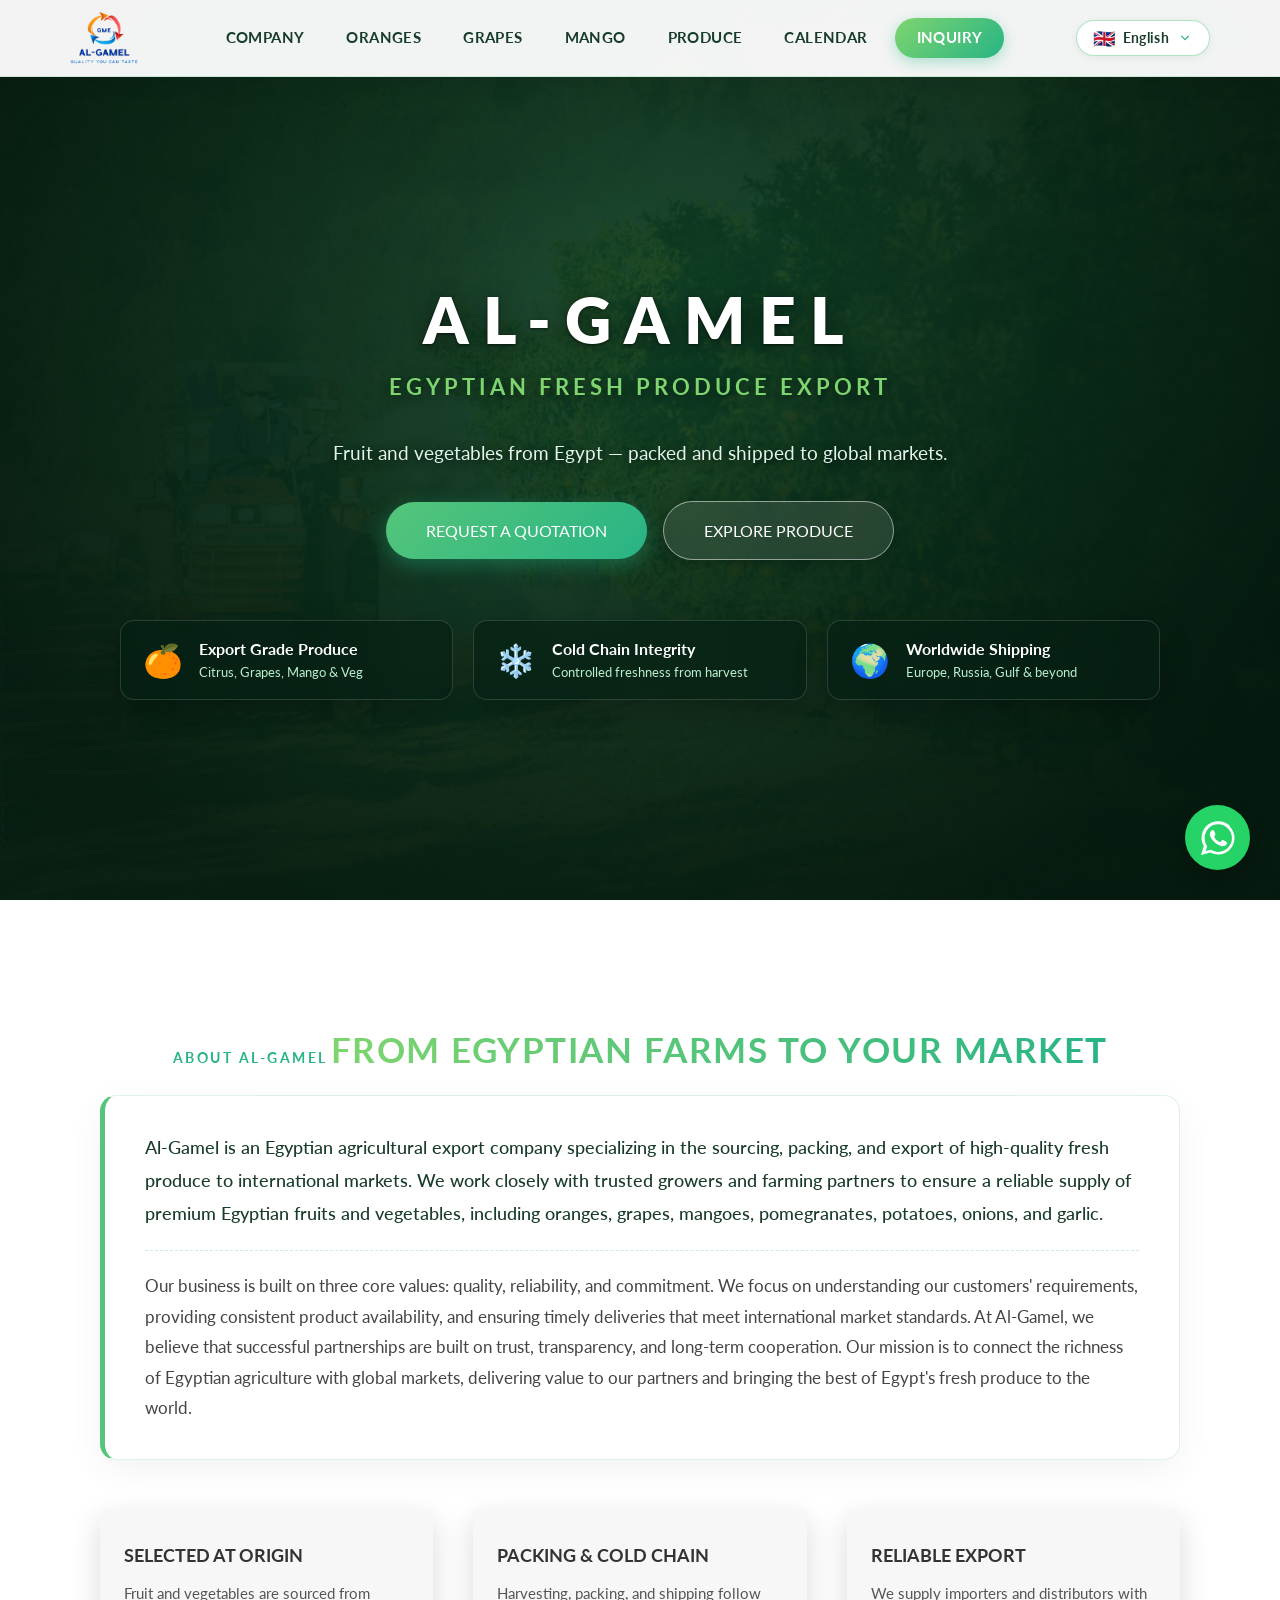
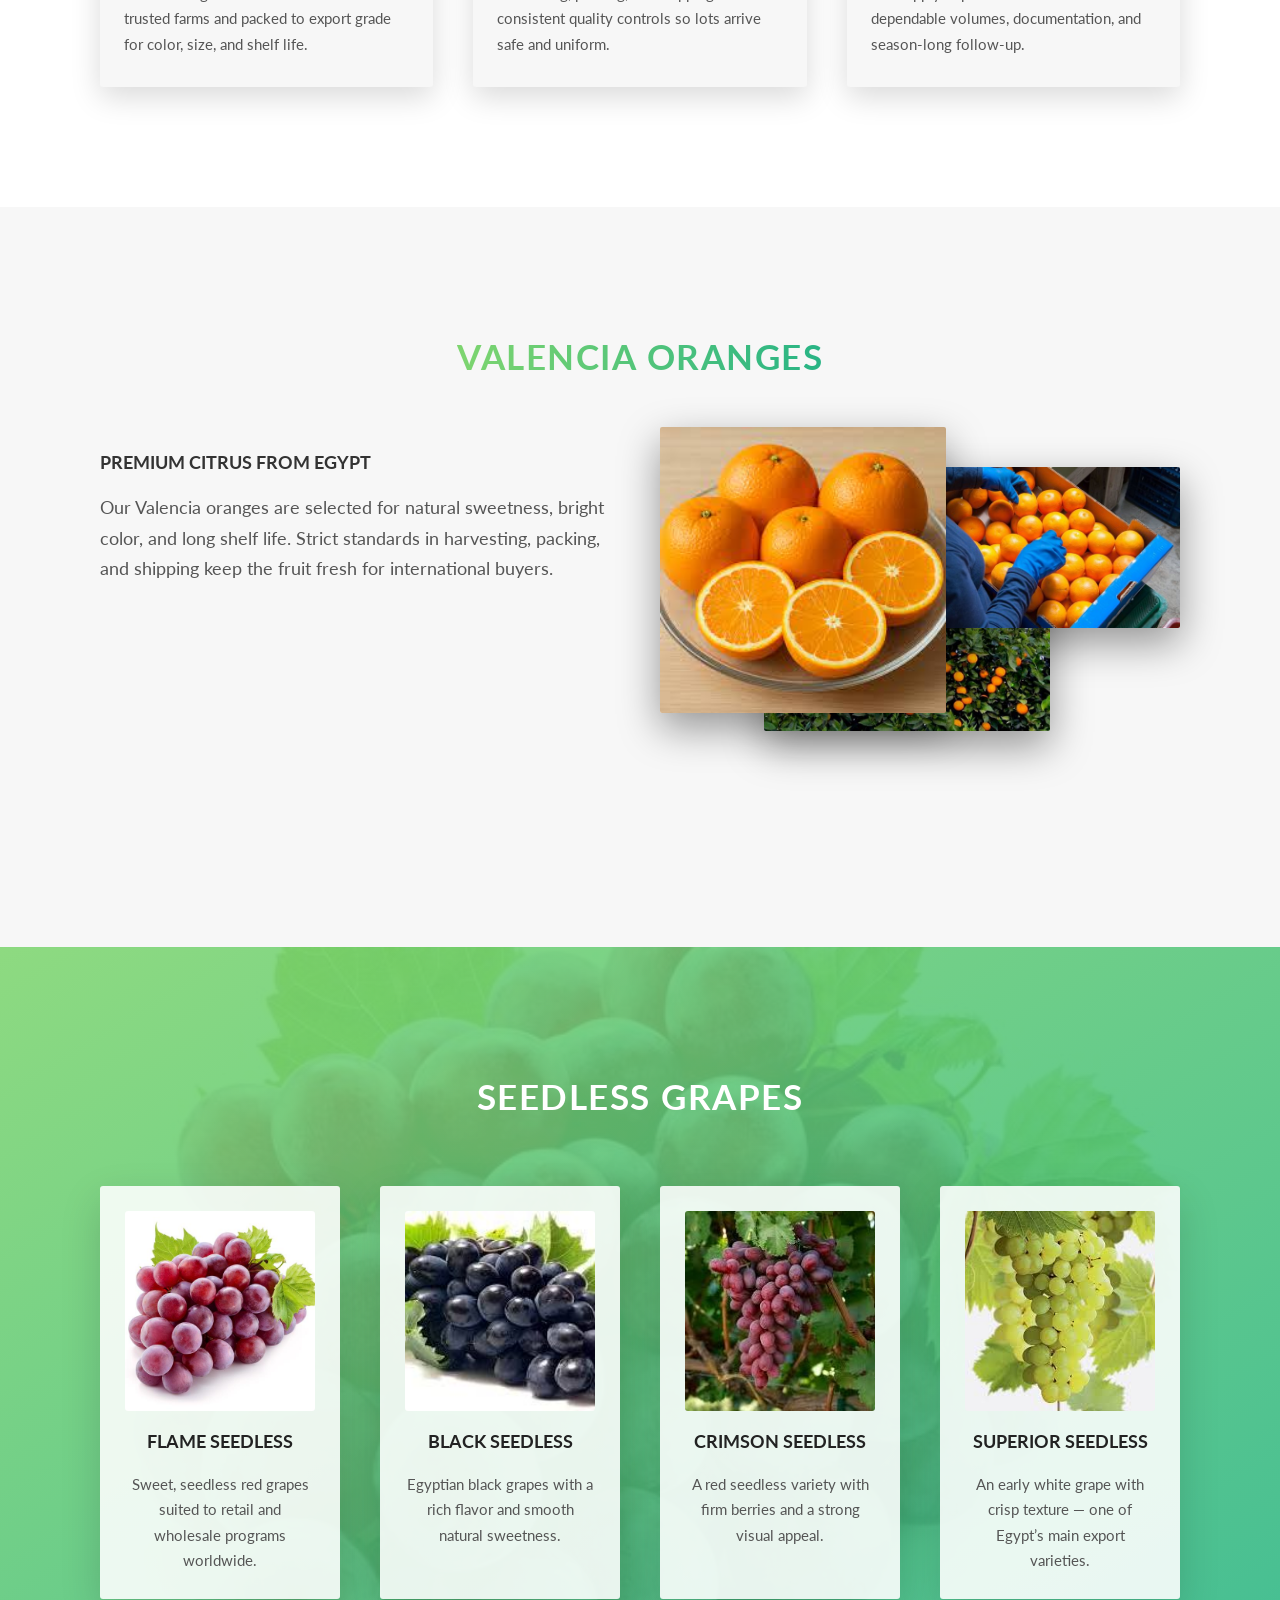
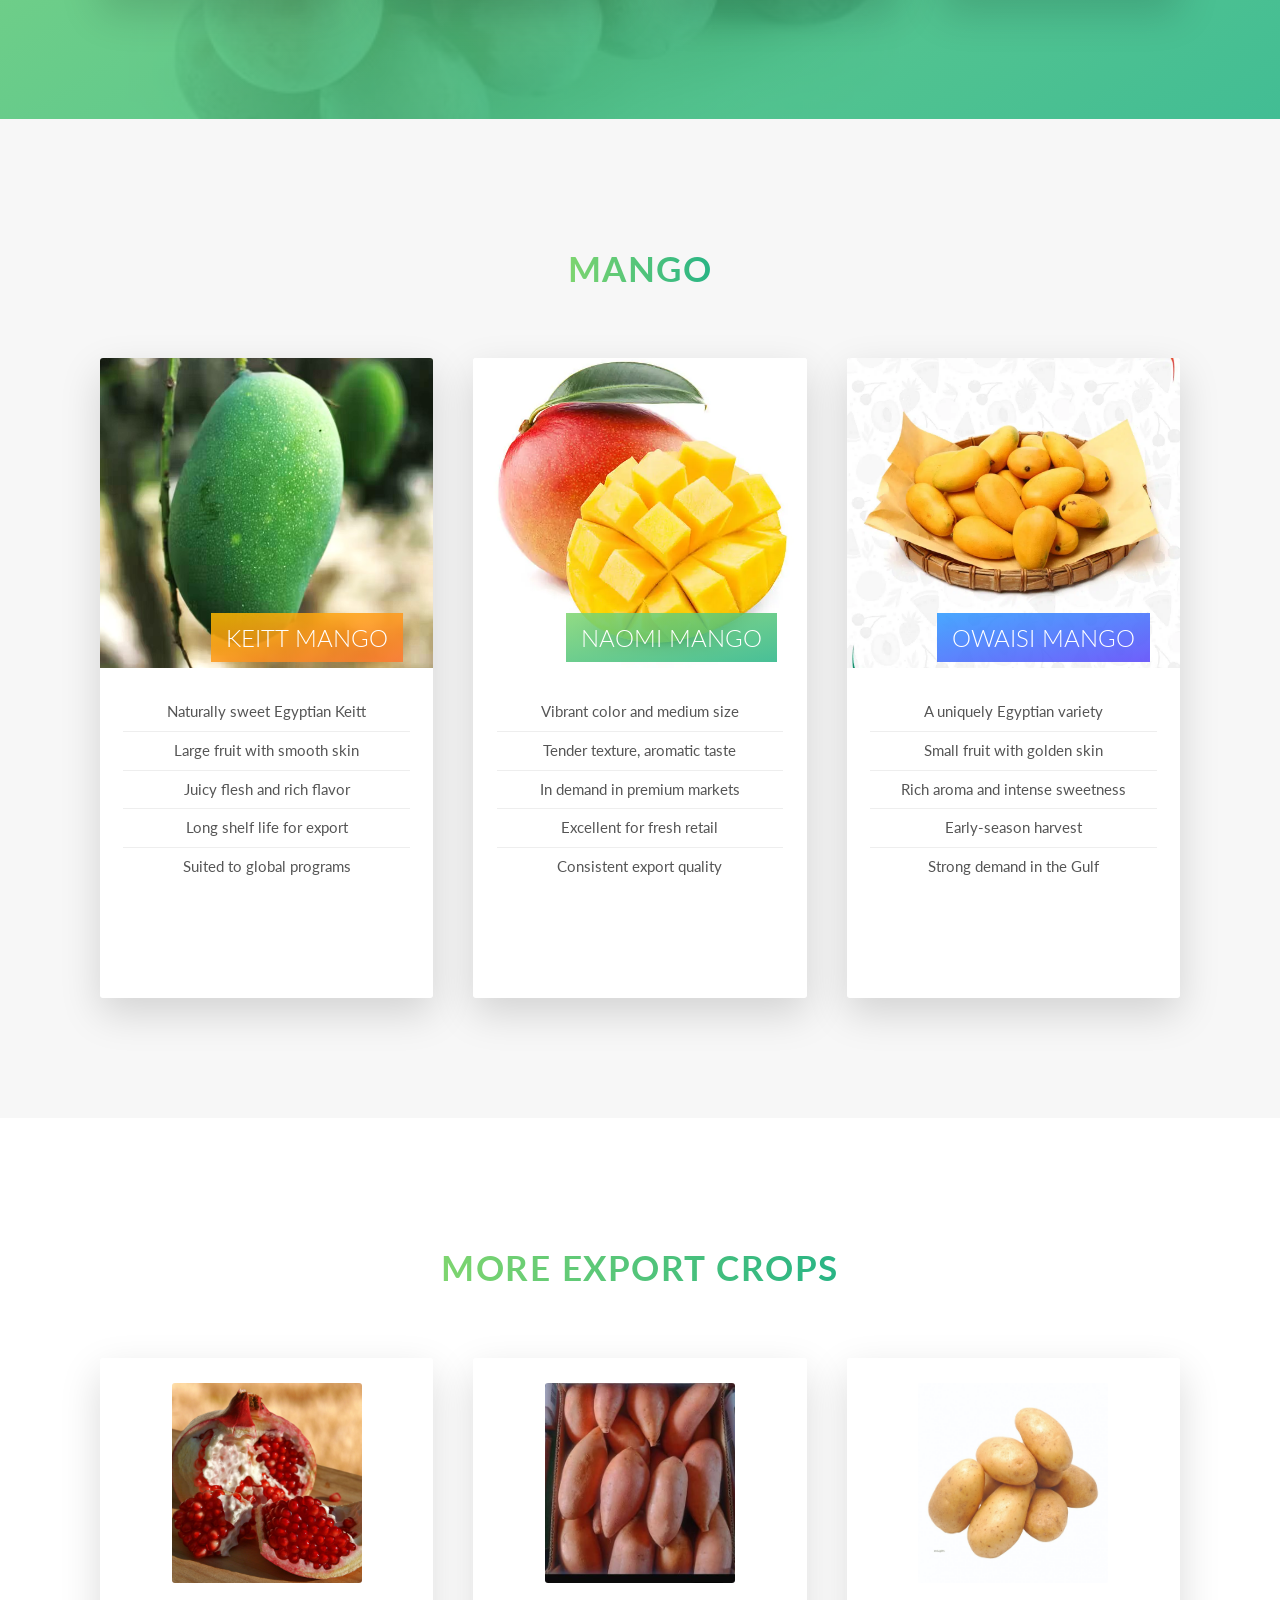
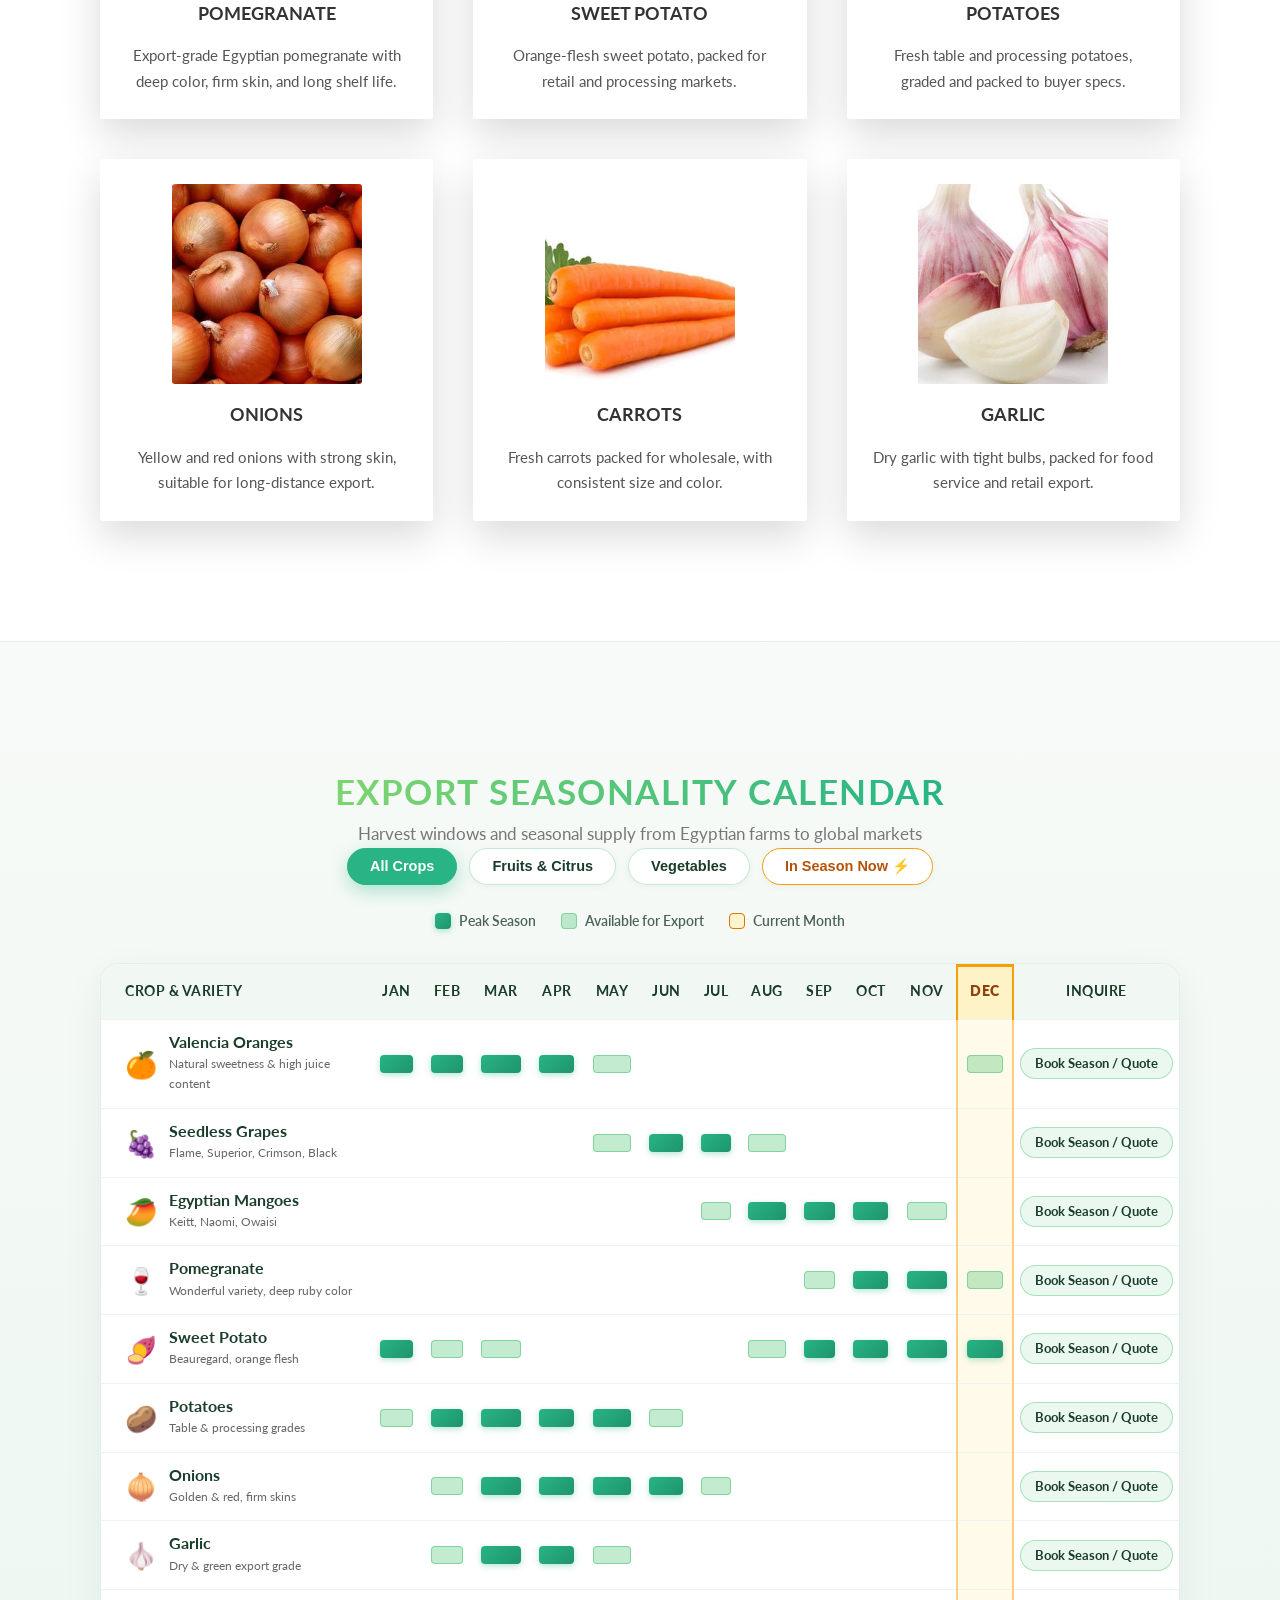
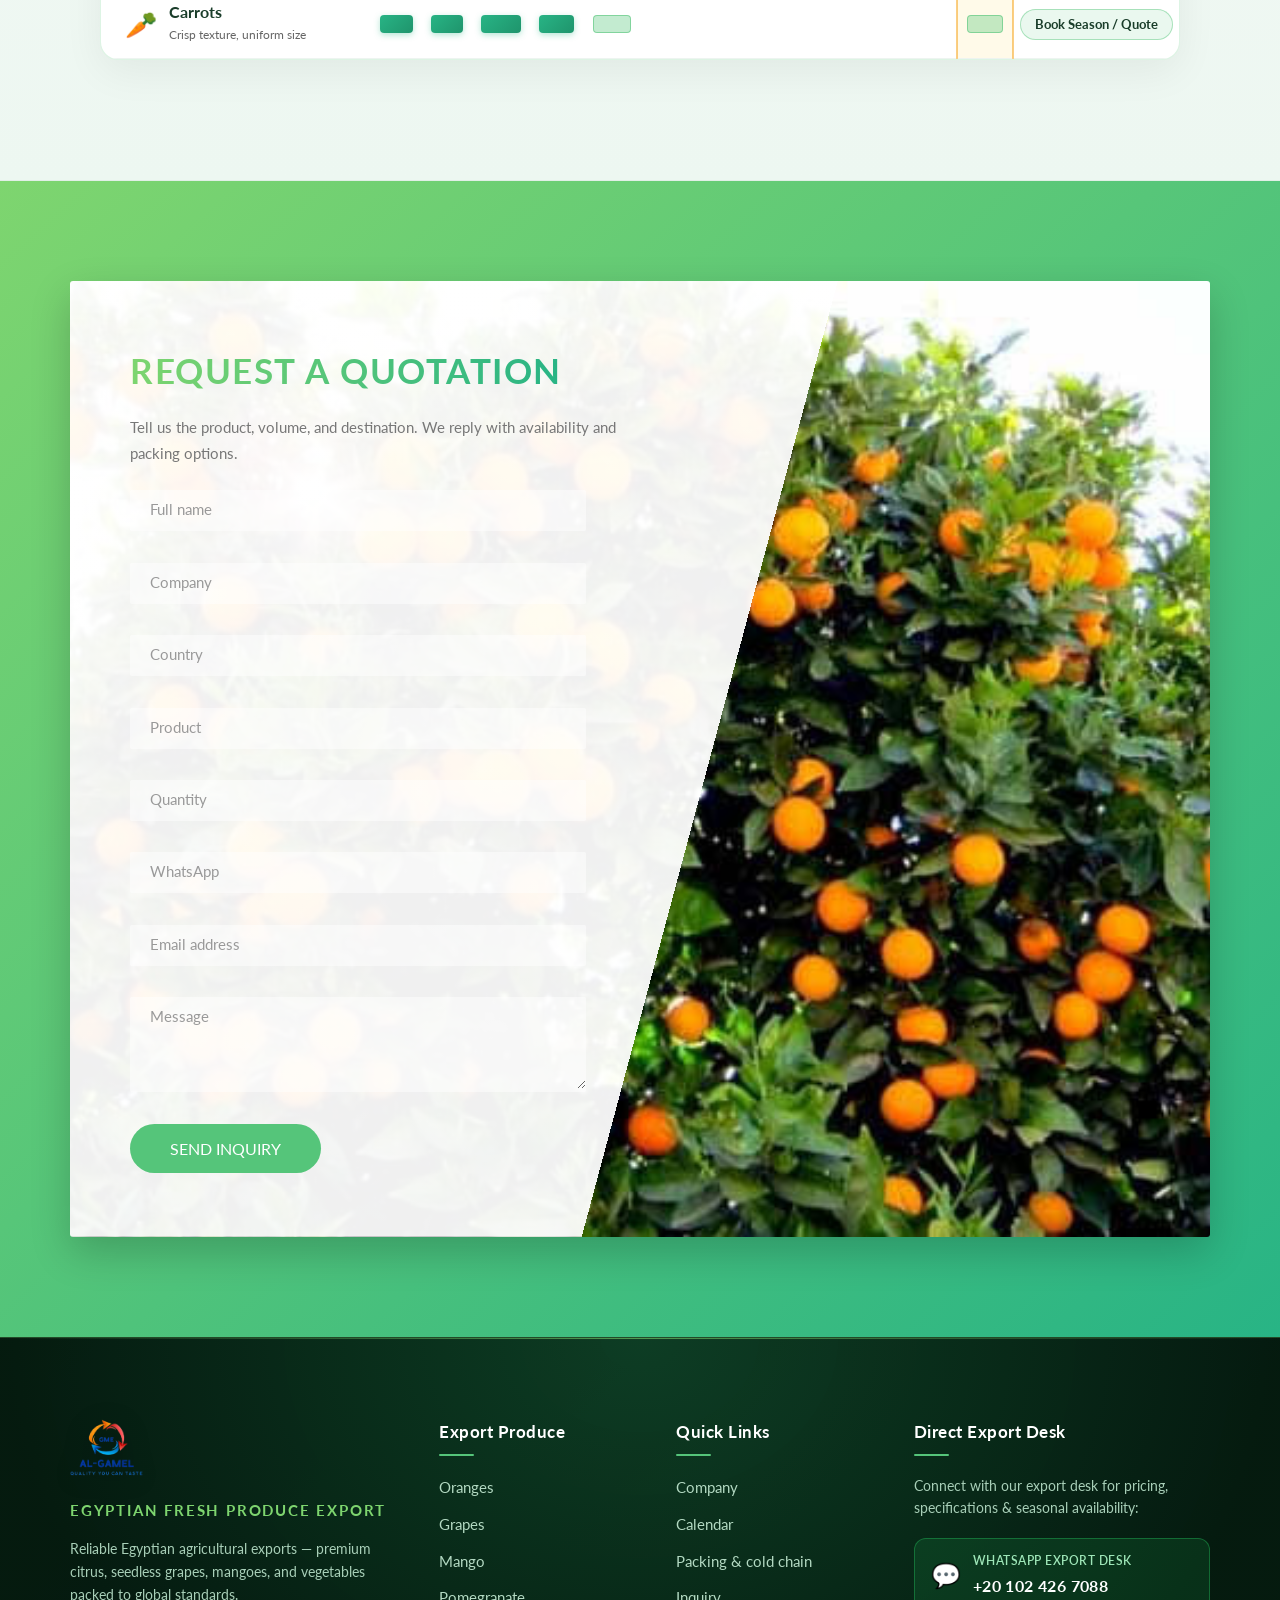
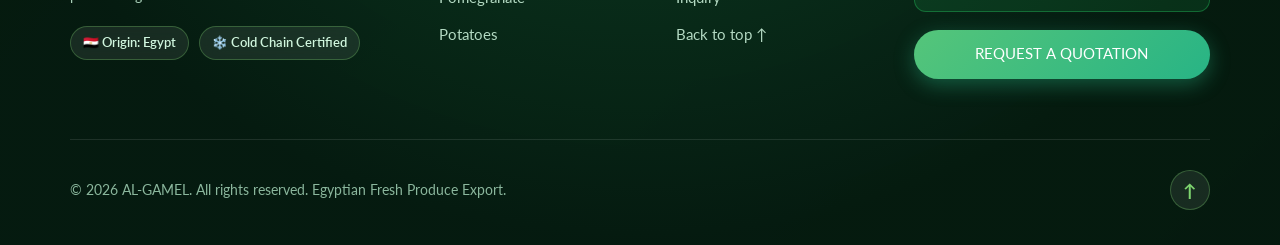
==== commit fe765195: "feat: fix seasonality calendar interactive features, filters, RFQ prefill & cache busters" ====
--- a/index.html
+++ b/index.html
@@ -8,7 +8,7 @@
         <link rel="preconnect" href="https://fonts.googleapis.com">
         <link rel="preconnect" href="https://fonts.gstatic.com" crossorigin>
         <link href="https://fonts.googleapis.com/css2?family=Cairo:wght@400;600;700;800&family=Lato:wght@400;700&display=swap" rel="stylesheet">
-        <link rel="stylesheet" href="css/style.css">
+        <link rel="stylesheet" href="css/style.css?v=2.2">
         <link rel="shortcut icon" type="image/png" href="img/favicon.png">
     </head>
     <body>
@@ -26,6 +26,7 @@
                             <li><a href="#grapes" class="nav__link" data-i18n="nav_grapes">Grapes</a></li>
                             <li><a href="#mango" class="nav__link" data-i18n="nav_mango">Mango</a></li>
                             <li><a href="#produce" class="nav__link" data-i18n="nav_produce">Produce</a></li>
+                            <li><a href="#calendar" class="nav__link" data-i18n="nav_calendar">Calendar</a></li>
                             <li><a href="#inquiry" class="nav__link nav__link--cta" data-i18n="nav_inquiry">Inquiry</a></li>
                         </ul>
                     </div>
@@ -111,8 +112,20 @@
 
         <main>
             <section class="section section--company" id="company" aria-labelledby="company-heading">
-                <div class="u-center-text u-margin-bottom-big">
+                <div class="u-center-text u-margin-bottom-small">
+                    <span class="company-about__subtitle" data-i18n="company_about_title">About AL-GAMEL</span>
                     <h2 class="heading-secondary" id="company-heading" data-i18n="company_heading">From Egyptian farms to your market</h2>
+                </div>
+
+                <div class="company-about">
+                    <div class="company-about__card">
+                        <p class="company-about__p company-about__p--lead" data-i18n="company_about_p1">
+                            Al-Gamel is an Egyptian agricultural export company specializing in the sourcing, packing, and export of high-quality fresh produce to international markets. We work closely with trusted growers and farming partners to ensure a reliable supply of premium Egyptian fruits and vegetables, including oranges, grapes, mangoes, pomegranates, potatoes, onions, and garlic.
+                        </p>
+                        <p class="company-about__p" data-i18n="company_about_p2">
+                            Our business is built on three core values: quality, reliability, and commitment. We focus on understanding our customers' requirements, providing consistent product availability, and ensuring timely deliveries that meet international market standards. At Al-Gamel, we believe that successful partnerships are built on trust, transparency, and long-term cooperation. Our mission is to connect the richness of Egyptian agriculture with global markets, delivering value to our partners and bringing the best of Egypt's fresh produce to the world.
+                        </p>
+                    </div>
                 </div>
 
                 <div class="grid grid--3">
@@ -305,6 +318,316 @@
                 </div>
             </section>
 
+            <section class="section section--calendar" id="calendar" aria-labelledby="calendar-heading">
+                <div class="u-center-text u-margin-bottom-medium">
+                    <h2 class="heading-secondary" id="calendar-heading" data-i18n="calendar_heading">Export Seasonality Calendar</h2>
+                    <p class="section-subtitle u-margin-top-small" data-i18n="calendar_subheading">Harvest windows and seasonal supply from Egyptian farms to global markets</p>
+                </div>
+
+                <div class="calendar-wrapper">
+                    <!-- Filter Controls -->
+                    <div class="calendar-filters" role="tablist" aria-label="Crop categories">
+                        <button type="button" class="calendar-filter-btn active" data-filter="all" role="tab" aria-selected="true" data-i18n="calendar_filter_all">All Crops</button>
+                        <button type="button" class="calendar-filter-btn" data-filter="fruits" role="tab" aria-selected="false" data-i18n="calendar_filter_fruits">Fruits &amp; Citrus</button>
+                        <button type="button" class="calendar-filter-btn" data-filter="vegetables" role="tab" aria-selected="false" data-i18n="calendar_filter_veg">Vegetables</button>
+                        <button type="button" class="calendar-filter-btn calendar-filter-btn--now" data-filter="now" role="tab" aria-selected="false" data-i18n="calendar_filter_now">In Season Now ⚡</button>
+                    </div>
+
+                    <!-- Legend -->
+                    <div class="calendar-legend">
+                        <span class="calendar-legend__item">
+                            <span class="calendar-legend__box calendar-legend__box--peak"></span>
+                            <span data-i18n="calendar_legend_peak">Peak Season</span>
+                        </span>
+                        <span class="calendar-legend__item">
+                            <span class="calendar-legend__box calendar-legend__box--active"></span>
+                            <span data-i18n="calendar_legend_active">Available for Export</span>
+                        </span>
+                        <span class="calendar-legend__item">
+                            <span class="calendar-legend__box calendar-legend__box--current"></span>
+                            <span data-i18n="calendar_legend_now">Current Month</span>
+                        </span>
+                    </div>
+
+                    <!-- Calendar Table with Horizontal Scroll Support -->
+                    <div class="calendar-table-container">
+                        <table class="calendar-table" id="calendarTable">
+                            <thead>
+                                <tr>
+                                    <th class="cal-th-crop">Crop &amp; Variety</th>
+                                    <th data-month="1" data-i18n="cal_m1">Jan</th>
+                                    <th data-month="2" data-i18n="cal_m2">Feb</th>
+                                    <th data-month="3" data-i18n="cal_m3">Mar</th>
+                                    <th data-month="4" data-i18n="cal_m4">Apr</th>
+                                    <th data-month="5" data-i18n="cal_m5">May</th>
+                                    <th data-month="6" data-i18n="cal_m6">Jun</th>
+                                    <th data-month="7" data-i18n="cal_m7">Jul</th>
+                                    <th data-month="8" data-i18n="cal_m8">Aug</th>
+                                    <th data-month="9" data-i18n="cal_m9">Sep</th>
+                                    <th data-month="10" data-i18n="cal_m10">Oct</th>
+                                    <th data-month="11" data-i18n="cal_m11">Nov</th>
+                                    <th data-month="12" data-i18n="cal_m12">Dec</th>
+                                    <th class="cal-th-action">Inquire</th>
+                                </tr>
+                            </thead>
+                            <tbody>
+                                <!-- Valencia Oranges: Dec - May (Peak: Jan - Apr) -->
+                                <tr class="cal-row" data-category="fruits" data-months="12,1,2,3,4,5">
+                                    <td class="cal-td-crop">
+                                        <div class="cal-crop">
+                                            <span class="cal-crop__icon">🍊</span>
+                                            <div>
+                                                <strong class="cal-crop__name" data-i18n="calendar_oranges_name">Valencia Oranges</strong>
+                                                <span class="cal-crop__sub" data-i18n="calendar_oranges_sub">Natural sweetness &amp; high juice content</span>
+                                            </div>
+                                        </div>
+                                    </td>
+                                    <td class="cal-cell is-peak" data-month="1"><span class="cal-bar"></span></td>
+                                    <td class="cal-cell is-peak" data-month="2"><span class="cal-bar"></span></td>
+                                    <td class="cal-cell is-peak" data-month="3"><span class="cal-bar"></span></td>
+                                    <td class="cal-cell is-peak" data-month="4"><span class="cal-bar"></span></td>
+                                    <td class="cal-cell is-active" data-month="5"><span class="cal-bar"></span></td>
+                                    <td class="cal-cell" data-month="6"></td>
+                                    <td class="cal-cell" data-month="7"></td>
+                                    <td class="cal-cell" data-month="8"></td>
+                                    <td class="cal-cell" data-month="9"></td>
+                                    <td class="cal-cell" data-month="10"></td>
+                                    <td class="cal-cell" data-month="11"></td>
+                                    <td class="cal-cell is-active" data-month="12"><span class="cal-bar"></span></td>
+                                    <td class="cal-td-action">
+                                        <button type="button" class="cal-rfq-btn" data-crop="Valencia Oranges" data-i18n="calendar_btn_rfq">Book Season / Quote</button>
+                                    </td>
+                                </tr>
+
+                                <!-- Seedless Grapes: May - Aug (Peak: Jun - Jul) -->
+                                <tr class="cal-row" data-category="fruits" data-months="5,6,7,8">
+                                    <td class="cal-td-crop">
+                                        <div class="cal-crop">
+                                            <span class="cal-crop__icon">🍇</span>
+                                            <div>
+                                                <strong class="cal-crop__name" data-i18n="calendar_grapes_name">Seedless Grapes</strong>
+                                                <span class="cal-crop__sub" data-i18n="calendar_grapes_sub">Flame, Superior, Crimson, Black</span>
+                                            </div>
+                                        </div>
+                                    </td>
+                                    <td class="cal-cell" data-month="1"></td>
+                                    <td class="cal-cell" data-month="2"></td>
+                                    <td class="cal-cell" data-month="3"></td>
+                                    <td class="cal-cell" data-month="4"></td>
+                                    <td class="cal-cell is-active" data-month="5"><span class="cal-bar"></span></td>
+                                    <td class="cal-cell is-peak" data-month="6"><span class="cal-bar"></span></td>
+                                    <td class="cal-cell is-peak" data-month="7"><span class="cal-bar"></span></td>
+                                    <td class="cal-cell is-active" data-month="8"><span class="cal-bar"></span></td>
+                                    <td class="cal-cell" data-month="9"></td>
+                                    <td class="cal-cell" data-month="10"></td>
+                                    <td class="cal-cell" data-month="11"></td>
+                                    <td class="cal-cell" data-month="12"></td>
+                                    <td class="cal-td-action">
+                                        <button type="button" class="cal-rfq-btn" data-crop="Seedless Grapes" data-i18n="calendar_btn_rfq">Book Season / Quote</button>
+                                    </td>
+                                </tr>
+
+                                <!-- Mangoes: Jul - Nov (Peak: Aug - Oct) -->
+                                <tr class="cal-row" data-category="fruits" data-months="7,8,9,10,11">
+                                    <td class="cal-td-crop">
+                                        <div class="cal-crop">
+                                            <span class="cal-crop__icon">🥭</span>
+                                            <div>
+                                                <strong class="cal-crop__name" data-i18n="calendar_mango_name">Egyptian Mangoes</strong>
+                                                <span class="cal-crop__sub" data-i18n="calendar_mango_sub">Keitt, Naomi, Owaisi</span>
+                                            </div>
+                                        </div>
+                                    </td>
+                                    <td class="cal-cell" data-month="1"></td>
+                                    <td class="cal-cell" data-month="2"></td>
+                                    <td class="cal-cell" data-month="3"></td>
+                                    <td class="cal-cell" data-month="4"></td>
+                                    <td class="cal-cell" data-month="5"></td>
+                                    <td class="cal-cell" data-month="6"></td>
+                                    <td class="cal-cell is-active" data-month="7"><span class="cal-bar"></span></td>
+                                    <td class="cal-cell is-peak" data-month="8"><span class="cal-bar"></span></td>
+                                    <td class="cal-cell is-peak" data-month="9"><span class="cal-bar"></span></td>
+                                    <td class="cal-cell is-peak" data-month="10"><span class="cal-bar"></span></td>
+                                    <td class="cal-cell is-active" data-month="11"><span class="cal-bar"></span></td>
+                                    <td class="cal-cell" data-month="12"></td>
+                                    <td class="cal-td-action">
+                                        <button type="button" class="cal-rfq-btn" data-crop="Mangoes" data-i18n="calendar_btn_rfq">Book Season / Quote</button>
+                                    </td>
+                                </tr>
+
+                                <!-- Pomegranate: Sep - Dec (Peak: Oct - Nov) -->
+                                <tr class="cal-row" data-category="fruits" data-months="9,10,11,12">
+                                    <td class="cal-td-crop">
+                                        <div class="cal-crop">
+                                            <span class="cal-crop__icon">🍷</span>
+                                            <div>
+                                                <strong class="cal-crop__name" data-i18n="calendar_pom_name">Pomegranate</strong>
+                                                <span class="cal-crop__sub" data-i18n="calendar_pom_sub">Wonderful variety, deep ruby color</span>
+                                            </div>
+                                        </div>
+                                    </td>
+                                    <td class="cal-cell" data-month="1"></td>
+                                    <td class="cal-cell" data-month="2"></td>
+                                    <td class="cal-cell" data-month="3"></td>
+                                    <td class="cal-cell" data-month="4"></td>
+                                    <td class="cal-cell" data-month="5"></td>
+                                    <td class="cal-cell" data-month="6"></td>
+                                    <td class="cal-cell" data-month="7"></td>
+                                    <td class="cal-cell" data-month="8"></td>
+                                    <td class="cal-cell is-active" data-month="9"><span class="cal-bar"></span></td>
+                                    <td class="cal-cell is-peak" data-month="10"><span class="cal-bar"></span></td>
+                                    <td class="cal-cell is-peak" data-month="11"><span class="cal-bar"></span></td>
+                                    <td class="cal-cell is-active" data-month="12"><span class="cal-bar"></span></td>
+                                    <td class="cal-td-action">
+                                        <button type="button" class="cal-rfq-btn" data-crop="Pomegranate" data-i18n="calendar_btn_rfq">Book Season / Quote</button>
+                                    </td>
+                                </tr>
+
+                                <!-- Sweet Potato: Aug - Mar (Peak: Sep - Jan) -->
+                                <tr class="cal-row" data-category="vegetables" data-months="8,9,10,11,12,1,2,3">
+                                    <td class="cal-td-crop">
+                                        <div class="cal-crop">
+                                            <span class="cal-crop__icon">🍠</span>
+                                            <div>
+                                                <strong class="cal-crop__name" data-i18n="calendar_sp_name">Sweet Potato</strong>
+                                                <span class="cal-crop__sub" data-i18n="calendar_sp_sub">Beauregard, orange flesh</span>
+                                            </div>
+                                        </div>
+                                    </td>
+                                    <td class="cal-cell is-peak" data-month="1"><span class="cal-bar"></span></td>
+                                    <td class="cal-cell is-active" data-month="2"><span class="cal-bar"></span></td>
+                                    <td class="cal-cell is-active" data-month="3"><span class="cal-bar"></span></td>
+                                    <td class="cal-cell" data-month="4"></td>
+                                    <td class="cal-cell" data-month="5"></td>
+                                    <td class="cal-cell" data-month="6"></td>
+                                    <td class="cal-cell" data-month="7"></td>
+                                    <td class="cal-cell is-active" data-month="8"><span class="cal-bar"></span></td>
+                                    <td class="cal-cell is-peak" data-month="9"><span class="cal-bar"></span></td>
+                                    <td class="cal-cell is-peak" data-month="10"><span class="cal-bar"></span></td>
+                                    <td class="cal-cell is-peak" data-month="11"><span class="cal-bar"></span></td>
+                                    <td class="cal-cell is-peak" data-month="12"><span class="cal-bar"></span></td>
+                                    <td class="cal-td-action">
+                                        <button type="button" class="cal-rfq-btn" data-crop="Sweet Potato" data-i18n="calendar_btn_rfq">Book Season / Quote</button>
+                                    </td>
+                                </tr>
+
+                                <!-- Potatoes: Jan - Jun (Peak: Feb - May) -->
+                                <tr class="cal-row" data-category="vegetables" data-months="1,2,3,4,5,6">
+                                    <td class="cal-td-crop">
+                                        <div class="cal-crop">
+                                            <span class="cal-crop__icon">🥔</span>
+                                            <div>
+                                                <strong class="cal-crop__name" data-i18n="calendar_pot_name">Potatoes</strong>
+                                                <span class="cal-crop__sub" data-i18n="calendar_pot_sub">Table &amp; processing grades</span>
+                                            </div>
+                                        </div>
+                                    </td>
+                                    <td class="cal-cell is-active" data-month="1"><span class="cal-bar"></span></td>
+                                    <td class="cal-cell is-peak" data-month="2"><span class="cal-bar"></span></td>
+                                    <td class="cal-cell is-peak" data-month="3"><span class="cal-bar"></span></td>
+                                    <td class="cal-cell is-peak" data-month="4"><span class="cal-bar"></span></td>
+                                    <td class="cal-cell is-peak" data-month="5"><span class="cal-bar"></span></td>
+                                    <td class="cal-cell is-active" data-month="6"><span class="cal-bar"></span></td>
+                                    <td class="cal-cell" data-month="7"></td>
+                                    <td class="cal-cell" data-month="8"></td>
+                                    <td class="cal-cell" data-month="9"></td>
+                                    <td class="cal-cell" data-month="10"></td>
+                                    <td class="cal-cell" data-month="11"></td>
+                                    <td class="cal-cell" data-month="12"></td>
+                                    <td class="cal-td-action">
+                                        <button type="button" class="cal-rfq-btn" data-crop="Potatoes" data-i18n="calendar_btn_rfq">Book Season / Quote</button>
+                                    </td>
+                                </tr>
+
+                                <!-- Onions: Feb - Jul (Peak: Mar - Jun) -->
+                                <tr class="cal-row" data-category="vegetables" data-months="2,3,4,5,6,7">
+                                    <td class="cal-td-crop">
+                                        <div class="cal-crop">
+                                            <span class="cal-crop__icon">🧅</span>
+                                            <div>
+                                                <strong class="cal-crop__name" data-i18n="calendar_onion_name">Onions</strong>
+                                                <span class="cal-crop__sub" data-i18n="calendar_onion_sub">Golden &amp; red, firm skins</span>
+                                            </div>
+                                        </div>
+                                    </td>
+                                    <td class="cal-cell" data-month="1"></td>
+                                    <td class="cal-cell is-active" data-month="2"><span class="cal-bar"></span></td>
+                                    <td class="cal-cell is-peak" data-month="3"><span class="cal-bar"></span></td>
+                                    <td class="cal-cell is-peak" data-month="4"><span class="cal-bar"></span></td>
+                                    <td class="cal-cell is-peak" data-month="5"><span class="cal-bar"></span></td>
+                                    <td class="cal-cell is-peak" data-month="6"><span class="cal-bar"></span></td>
+                                    <td class="cal-cell is-active" data-month="7"><span class="cal-bar"></span></td>
+                                    <td class="cal-cell" data-month="8"></td>
+                                    <td class="cal-cell" data-month="9"></td>
+                                    <td class="cal-cell" data-month="10"></td>
+                                    <td class="cal-cell" data-month="11"></td>
+                                    <td class="cal-cell" data-month="12"></td>
+                                    <td class="cal-td-action">
+                                        <button type="button" class="cal-rfq-btn" data-crop="Onions" data-i18n="calendar_btn_rfq">Book Season / Quote</button>
+                                    </td>
+                                </tr>
+
+                                <!-- Garlic: Feb - May (Peak: Mar - Apr) -->
+                                <tr class="cal-row" data-category="vegetables" data-months="2,3,4,5">
+                                    <td class="cal-td-crop">
+                                        <div class="cal-crop">
+                                            <span class="cal-crop__icon">🧄</span>
+                                            <div>
+                                                <strong class="cal-crop__name" data-i18n="calendar_garlic_name">Garlic</strong>
+                                                <span class="cal-crop__sub" data-i18n="calendar_garlic_sub">Dry &amp; green export grade</span>
+                                            </div>
+                                        </div>
+                                    </td>
+                                    <td class="cal-cell" data-month="1"></td>
+                                    <td class="cal-cell is-active" data-month="2"><span class="cal-bar"></span></td>
+                                    <td class="cal-cell is-peak" data-month="3"><span class="cal-bar"></span></td>
+                                    <td class="cal-cell is-peak" data-month="4"><span class="cal-bar"></span></td>
+                                    <td class="cal-cell is-active" data-month="5"><span class="cal-bar"></span></td>
+                                    <td class="cal-cell" data-month="6"></td>
+                                    <td class="cal-cell" data-month="7"></td>
+                                    <td class="cal-cell" data-month="8"></td>
+                                    <td class="cal-cell" data-month="9"></td>
+                                    <td class="cal-cell" data-month="10"></td>
+                                    <td class="cal-cell" data-month="11"></td>
+                                    <td class="cal-cell" data-month="12"></td>
+                                    <td class="cal-td-action">
+                                        <button type="button" class="cal-rfq-btn" data-crop="Garlic" data-i18n="calendar_btn_rfq">Book Season / Quote</button>
+                                    </td>
+                                </tr>
+
+                                <!-- Carrots: Dec - May (Peak: Jan - Apr) -->
+                                <tr class="cal-row" data-category="vegetables" data-months="12,1,2,3,4,5">
+                                    <td class="cal-td-crop">
+                                        <div class="cal-crop">
+                                            <span class="cal-crop__icon">🥕</span>
+                                            <div>
+                                                <strong class="cal-crop__name" data-i18n="calendar_carrot_name">Carrots</strong>
+                                                <span class="cal-crop__sub" data-i18n="calendar_carrot_sub">Crisp texture, uniform size</span>
+                                            </div>
+                                        </div>
+                                    </td>
+                                    <td class="cal-cell is-peak" data-month="1"><span class="cal-bar"></span></td>
+                                    <td class="cal-cell is-peak" data-month="2"><span class="cal-bar"></span></td>
+                                    <td class="cal-cell is-peak" data-month="3"><span class="cal-bar"></span></td>
+                                    <td class="cal-cell is-peak" data-month="4"><span class="cal-bar"></span></td>
+                                    <td class="cal-cell is-active" data-month="5"><span class="cal-bar"></span></td>
+                                    <td class="cal-cell" data-month="6"></td>
+                                    <td class="cal-cell" data-month="7"></td>
+                                    <td class="cal-cell" data-month="8"></td>
+                                    <td class="cal-cell" data-month="9"></td>
+                                    <td class="cal-cell" data-month="10"></td>
+                                    <td class="cal-cell" data-month="11"></td>
+                                    <td class="cal-cell is-active" data-month="12"><span class="cal-bar"></span></td>
+                                    <td class="cal-td-action">
+                                        <button type="button" class="cal-rfq-btn" data-crop="Carrots" data-i18n="calendar_btn_rfq">Book Season / Quote</button>
+                                    </td>
+                                </tr>
+                            </tbody>
+                        </table>
+                    </div>
+                </div>
+            </section>
+
             <section class="section section--inquiry" id="inquiry" aria-labelledby="inquiry-heading">
                 <div class="inquiry">
                     <div class="inquiry__form">
@@ -354,18 +677,69 @@
         </main>
 
         <footer class="footer">
-            <img class="footer__logo" srcset="img/logo-green-1x.png 1x, img/logo-green-2x.png 2x" src="img/logo-green-2x.png" alt="AL-GAMEL">
-            <p class="footer__tagline" data-i18n="footer_tagline">Egyptian fresh produce export</p>
-            <nav class="footer__nav" aria-label="Footer">
-                <a href="#oranges" data-i18n="nav_oranges">Oranges</a>
-                <a href="#grapes" data-i18n="nav_grapes">Grapes</a>
-                <a href="#mango" data-i18n="nav_mango">Mango</a>
-                <a href="#produce" data-i18n="nav_produce">Produce</a>
-                <a href="#inquiry" data-i18n="nav_inquiry">Inquiry</a>
-            </nav>
-            <p class="footer__contact">
-                <a href="https://wa.me/201024267088" data-i18n="footer_whatsapp">WhatsApp +20 102 426 7088</a>
-            </p>
+            <div class="footer__container">
+                <div class="footer__grid">
+                    <!-- Column 1: Brand & Identity -->
+                    <div class="footer__col footer__col--brand">
+                        <a href="#top" class="footer__brand-link" aria-label="AL-GAMEL Home">
+                            <img class="footer__logo" srcset="img/logo-green-1x.png 1x, img/logo-green-2x.png 2x" src="img/logo-green-2x.png" alt="AL-GAMEL">
+                        </a>
+                        <p class="footer__tagline" data-i18n="footer_tagline">Egyptian fresh produce export</p>
+                        <p class="footer__desc" data-i18n="footer_desc">Reliable Egyptian agricultural exports — premium citrus, seedless grapes, mangoes, and vegetables packed to global standards.</p>
+                        <div class="footer__badges">
+                            <span class="footer__badge">🇪🇬 Origin: Egypt</span>
+                            <span class="footer__badge">❄️ Cold Chain Certified</span>
+                        </div>
+                    </div>
+
+                    <!-- Column 2: Export Produce -->
+                    <div class="footer__col">
+                        <h4 class="footer__title" data-i18n="footer_col_produce">Export Produce</h4>
+                        <ul class="footer__list">
+                            <li><a href="#oranges" data-i18n="nav_oranges">Valencia Oranges</a></li>
+                            <li><a href="#grapes" data-i18n="nav_grapes">Seedless Grapes</a></li>
+                            <li><a href="#mango" data-i18n="nav_mango">Egyptian Mangoes</a></li>
+                            <li><a href="#produce" data-i18n="produce_pom_title">Pomegranate</a></li>
+                            <li><a href="#produce" data-i18n="produce_pot_title">Potatoes &amp; Onions</a></li>
+                        </ul>
+                    </div>
+
+                    <!-- Column 3: Quick Navigation -->
+                    <div class="footer__col">
+                        <h4 class="footer__title" data-i18n="footer_col_links">Quick Links</h4>
+                        <ul class="footer__list">
+                            <li><a href="#company" data-i18n="nav_company">About Company</a></li>
+                            <li><a href="#calendar" data-i18n="nav_calendar">Season Calendar</a></li>
+                            <li><a href="#oranges" data-i18n="company_card2_title">Packing &amp; Cold Chain</a></li>
+                            <li><a href="#inquiry" data-i18n="nav_inquiry">Request Quotation</a></li>
+                            <li><a href="#top" data-i18n="footer_back_top">Back to top ↑</a></li>
+                        </ul>
+                    </div>
+
+                    <!-- Column 4: Contact & Direct Export Desk -->
+                    <div class="footer__col footer__col--contact">
+                        <h4 class="footer__title" data-i18n="footer_col_contact">Direct Export Desk</h4>
+                        <p class="footer__contact-lead" data-i18n="footer_contact_lead">Connect with our export desk for pricing, specifications &amp; seasonal availability:</p>
+                        <a href="https://wa.me/201024267088" target="_blank" rel="noopener noreferrer" class="footer__whatsapp-pill">
+                            <span class="footer__whatsapp-icon" aria-hidden="true">💬</span>
+                            <div class="footer__whatsapp-info">
+                                <span class="footer__whatsapp-label">WhatsApp Export Desk</span>
+                                <strong class="footer__whatsapp-number">+20 102 426 7088</strong>
+                            </div>
+                        </a>
+                        <a href="#inquiry" class="btn btn--primary footer__cta-btn" data-i18n="hero_cta">Request a quotation</a>
+                    </div>
+                </div>
+
+                <div class="footer__bottom">
+                    <p class="footer__copyright" data-i18n="footer_copyright">
+                        &copy; 2026 AL-GAMEL. All rights reserved. Egyptian Fresh Produce Export.
+                    </p>
+                    <a href="#top" class="footer__to-top" aria-label="Back to top">
+                        <span aria-hidden="true">↑</span>
+                    </a>
+                </div>
+            </div>
         </footer>
 
         <a
@@ -381,7 +755,7 @@
             </svg>
         </a>
 
-        <script src="js/translations.js"></script>
-        <script src="js/main.js"></script>
+        <script src="js/translations.js?v=2.2"></script>
+        <script src="js/main.js?v=2.2"></script>
     </body>
 </html>
--- a/css/style.css
+++ b/css/style.css
@@ -776,6 +776,12 @@
     background-color: var(--color-white);
 }
 
+.section--calendar {
+    background: linear-gradient(180deg, #f7faf8 0%, #edf7f1 100%);
+    border-top: 1px solid #e1efe6;
+    border-bottom: 1px solid #e1efe6;
+}
+
 .section--inquiry {
     padding: 10rem 3rem;
     background-image: linear-gradient(to right bottom, var(--color-primary-light), var(--color-primary-dark));
@@ -788,6 +794,80 @@
 
     .section--inquiry {
         padding: 8rem 2rem;
+    }
+}
+
+/* Company About Block */
+.company-about {
+    max-width: var(--max-width);
+    margin: 0 auto 5rem;
+    padding: 0 3rem;
+}
+
+.company-about__subtitle {
+    display: inline-block;
+    font-size: 1.4rem;
+    font-weight: 700;
+    text-transform: uppercase;
+    letter-spacing: 0.25rem;
+    color: var(--color-primary-dark);
+    margin-bottom: 0.8rem;
+}
+
+.company-about__card {
+    background: #ffffff;
+    border-radius: 1.6rem;
+    padding: 3.5rem 4rem;
+    box-shadow: 0 1rem 3.5rem rgba(0, 0, 0, 0.05);
+    border: 1px solid rgba(85, 197, 122, 0.2);
+    border-left: 5px solid var(--color-primary);
+    position: relative;
+    transition: transform 0.25s ease, box-shadow 0.25s ease;
+}
+
+.company-about__card:hover {
+    box-shadow: 0 1.5rem 4rem rgba(0, 0, 0, 0.08);
+}
+
+.company-about__p {
+    font-size: 1.65rem;
+    line-height: 1.85;
+    color: #444444;
+}
+
+.company-about__p--lead {
+    font-size: 1.8rem;
+    line-height: 1.85;
+    color: #1a3d2a;
+    font-weight: 500;
+    margin-bottom: 2rem;
+    padding-bottom: 2rem;
+    border-bottom: 1px dashed rgba(85, 197, 122, 0.3);
+}
+
+.company-about__p strong {
+    color: var(--color-primary-dark);
+    font-weight: 700;
+}
+
+@media only screen and (max-width: 56.25em) {
+    .company-about {
+        padding: 0 2rem;
+        margin-bottom: 3.5rem;
+    }
+
+    .company-about__card {
+        padding: 2.5rem 2rem;
+    }
+
+    .company-about__p {
+        font-size: 1.55rem;
+    }
+
+    .company-about__p--lead {
+        font-size: 1.65rem;
+        margin-bottom: 1.6rem;
+        padding-bottom: 1.6rem;
     }
 }
 
@@ -1021,6 +1101,278 @@
 
     .product-card__specs {
         padding-bottom: 2rem;
+    }
+}
+
+/* ==========================================================================
+   Export Seasonality Calendar
+   ========================================================================== */
+.section-subtitle {
+    font-size: 1.65rem;
+    color: var(--color-muted);
+    max-width: 65rem;
+    margin-left: auto;
+    margin-right: auto;
+    line-height: 1.6;
+}
+
+.calendar-wrapper {
+    max-width: var(--max-width);
+    margin: 0 auto;
+    padding: 0 3rem;
+}
+
+.calendar-filters {
+    display: flex;
+    gap: 1.2rem;
+    justify-content: center;
+    flex-wrap: wrap;
+    margin-bottom: 2.5rem;
+}
+
+.calendar-filter-btn {
+    padding: 0.9rem 2.2rem;
+    border-radius: 9999px;
+    border: 1.5px solid rgba(85, 197, 122, 0.35);
+    background: #ffffff;
+    color: #1a3d2a;
+    font-size: 1.45rem;
+    font-weight: 700;
+    cursor: pointer;
+    transition: all 0.25s ease;
+    box-shadow: 0 2px 8px rgba(0, 0, 0, 0.04);
+}
+
+.calendar-filter-btn:hover {
+    border-color: var(--color-primary);
+    transform: translateY(-1px);
+    box-shadow: 0 4px 12px rgba(40, 180, 133, 0.18);
+}
+
+.calendar-filter-btn.active {
+    background: var(--color-primary-dark);
+    color: #ffffff;
+    border-color: var(--color-primary-dark);
+    box-shadow: 0 6px 18px rgba(40, 180, 133, 0.35);
+}
+
+.calendar-filter-btn--now {
+    border-color: #f59e0b;
+    color: #b45309;
+}
+
+.calendar-filter-btn--now.active {
+    background: linear-gradient(135deg, #f59e0b, #d97706);
+    border-color: #d97706;
+    color: #ffffff;
+    box-shadow: 0 6px 18px rgba(217, 119, 6, 0.35);
+}
+
+.calendar-legend {
+    display: flex;
+    gap: 2.5rem;
+    justify-content: center;
+    align-items: center;
+    flex-wrap: wrap;
+    margin-bottom: 3rem;
+    font-size: 1.35rem;
+    color: #4b6354;
+    font-weight: 600;
+}
+
+.calendar-legend__item {
+    display: flex;
+    align-items: center;
+    gap: 0.8rem;
+}
+
+.calendar-legend__box {
+    width: 1.6rem;
+    height: 1.6rem;
+    border-radius: 4px;
+    display: inline-block;
+}
+
+.calendar-legend__box--peak {
+    background: linear-gradient(135deg, #28b485, #1f946c);
+    box-shadow: 0 2px 6px rgba(40, 180, 133, 0.35);
+}
+
+.calendar-legend__box--active {
+    background: rgba(85, 197, 122, 0.35);
+    border: 1.5px solid rgba(85, 197, 122, 0.6);
+}
+
+.calendar-legend__box--current {
+    background: rgba(254, 243, 199, 0.85);
+    border: 1.5px solid #d97706;
+}
+
+.calendar-table-container {
+    background: #ffffff;
+    border-radius: 1.8rem;
+    box-shadow: 0 1.2rem 4rem rgba(0, 0, 0, 0.06);
+    border: 1px solid rgba(85, 197, 122, 0.2);
+    overflow-x: auto;
+    -webkit-overflow-scrolling: touch;
+}
+
+.calendar-table {
+    width: 100%;
+    min-width: 98rem;
+    border-collapse: collapse;
+    text-align: center;
+}
+
+.calendar-table th,
+.calendar-table td {
+    padding: 1.3rem 0.6rem;
+    border-bottom: 1px solid #edf4f0;
+}
+
+.calendar-table thead th {
+    background: #f1f8f4;
+    color: #1a3d2a;
+    font-size: 1.35rem;
+    font-weight: 700;
+    text-transform: uppercase;
+    letter-spacing: 0.05rem;
+    padding-top: 1.6rem;
+    padding-bottom: 1.6rem;
+}
+
+.calendar-table .cal-th-crop {
+    text-align: left;
+    padding-left: 2.4rem;
+    width: 25%;
+    min-width: 22rem;
+}
+
+.calendar-table .cal-td-crop {
+    text-align: left;
+    padding-left: 2.4rem;
+}
+
+.cal-crop {
+    display: flex;
+    align-items: center;
+    gap: 1.2rem;
+}
+
+.cal-crop__icon {
+    font-size: 2.6rem;
+    line-height: 1;
+    flex-shrink: 0;
+}
+
+.cal-crop__name {
+    display: block;
+    font-size: 1.55rem;
+    color: #1a3d2a;
+    font-weight: 700;
+    line-height: 1.25;
+}
+
+.cal-crop__sub {
+    display: block;
+    font-size: 1.2rem;
+    color: #666666;
+    margin-top: 0.2rem;
+}
+
+.calendar-table tbody tr:hover {
+    background-color: #fcfefd;
+}
+
+.cal-cell {
+    vertical-align: middle;
+}
+
+.cal-cell .cal-bar {
+    display: block;
+    height: 1.8rem;
+    border-radius: 4px;
+    margin: 0 auto;
+    width: 85%;
+    transition: transform 0.2s ease;
+}
+
+.calendar-table tr:hover .cal-cell .cal-bar {
+    transform: scaleY(1.15);
+}
+
+.cal-cell.is-peak .cal-bar {
+    background: linear-gradient(135deg, #28b485 0%, #1f946c 100%);
+    box-shadow: 0 2px 6px rgba(40, 180, 133, 0.35);
+}
+
+.cal-cell.is-active .cal-bar {
+    background: rgba(85, 197, 122, 0.35);
+    border: 1px solid rgba(85, 197, 122, 0.6);
+}
+
+/* Row filtering visibility */
+.cal-row.is-hidden {
+    display: none !important;
+}
+
+/* Highlight current real-world month */
+.calendar-table th.is-current-month {
+    background-color: #fef3c7 !important;
+    color: #92400e !important;
+    font-weight: 800;
+    border-left: 2px solid #f59e0b;
+    border-right: 2px solid #f59e0b;
+    box-shadow: inset 0 3px 0 #f59e0b;
+    position: relative;
+}
+
+.calendar-table td.is-current-month {
+    background-color: rgba(254, 243, 199, 0.4) !important;
+    border-left: 2px solid rgba(245, 158, 11, 0.5);
+    border-right: 2px solid rgba(245, 158, 11, 0.5);
+}
+
+.calendar-table tbody tr:hover td.is-current-month {
+    background-color: rgba(254, 243, 199, 0.6) !important;
+}
+
+.cal-td-action {
+    padding-right: 2rem;
+    width: 14%;
+    min-width: 13rem;
+}
+
+.cal-rfq-btn {
+    padding: 0.7rem 1.4rem;
+    font-size: 1.25rem;
+    font-weight: 700;
+    border-radius: 9999px;
+    background: rgba(85, 197, 122, 0.12);
+    color: #1a3d2a;
+    border: 1.5px solid rgba(85, 197, 122, 0.45);
+    cursor: pointer;
+    transition: all 0.2s ease;
+    white-space: nowrap;
+    font-family: inherit;
+}
+
+.cal-rfq-btn:hover {
+    background: var(--color-primary-dark);
+    color: #ffffff;
+    border-color: var(--color-primary-dark);
+    transform: translateY(-2px);
+    box-shadow: 0 4px 12px rgba(40, 180, 133, 0.3);
+}
+
+@media only screen and (max-width: 56.25em) {
+    .calendar-wrapper {
+        padding: 0 2rem;
+    }
+
+    .calendar-legend {
+        gap: 1.6rem;
+        font-size: 1.25rem;
     }
 }
 
@@ -1164,42 +1516,262 @@
 }
 
 .footer {
-    background-color: #d8f5d2;
-    padding: 6rem 3rem;
+    background: radial-gradient(ellipse at 50% 0%, rgba(13, 61, 36, 0.95) 0%, rgba(5, 26, 15, 0.98) 70%),
+                linear-gradient(135deg, #072214 0%, #0d3d24 50%, #03140c 100%);
+    color: #e3f5eb;
+    padding: 8rem 2.4rem 3.5rem;
+    border-top: 1px solid rgba(126, 213, 111, 0.25);
+    position: relative;
+    overflow: hidden;
+}
+
+.footer::before {
+    content: "";
+    position: absolute;
+    top: 0;
+    left: 0;
+    right: 0;
+    height: 1px;
+    background: linear-gradient(90deg, transparent, rgba(126, 213, 111, 0.6), transparent);
+}
+
+.footer__container {
+    max-width: var(--max-width);
+    margin: 0 auto;
+    width: 100%;
+}
+
+.footer__grid {
+    display: grid;
+    grid-template-columns: 2fr 1.2fr 1.2fr 1.8fr;
+    gap: 4rem;
+    align-items: start;
+    padding-bottom: 6rem;
+    border-bottom: 1px solid rgba(255, 255, 255, 0.1);
+}
+
+.footer__brand-link {
+    display: inline-block;
+    margin-bottom: 1.6rem;
+    transition: transform 0.25s ease;
+}
+
+.footer__brand-link:hover {
+    transform: scale(1.03);
+}
+
+.footer__logo {
+    height: 6rem;
+    width: auto;
+    display: block;
+    filter: drop-shadow(0 4px 12px rgba(0, 0, 0, 0.35));
+}
+
+.footer__tagline {
+    font-size: 1.45rem;
+    font-weight: 700;
+    letter-spacing: 0.18rem;
+    text-transform: uppercase;
+    color: #7ed56f;
+    margin-bottom: 1.4rem;
+}
+
+.footer__desc {
+    font-size: 1.4rem;
+    line-height: 1.65;
+    color: #a8cfb8;
+    max-width: 38rem;
+    margin-bottom: 2rem;
+}
+
+.footer__badges {
+    display: flex;
+    gap: 1rem;
+    flex-wrap: wrap;
+}
+
+.footer__badge {
+    display: inline-flex;
+    align-items: center;
+    gap: 0.6rem;
+    padding: 0.5rem 1.2rem;
+    background: rgba(255, 255, 255, 0.08);
+    backdrop-filter: blur(8px);
+    -webkit-backdrop-filter: blur(8px);
+    border: 1px solid rgba(126, 213, 111, 0.3);
+    border-radius: 9999px;
+    font-size: 1.25rem;
+    font-weight: 600;
+    color: #d1f7df;
+}
+
+.footer__title {
+    font-size: 1.7rem;
+    font-weight: 700;
+    color: #ffffff;
+    margin-bottom: 2rem;
+    position: relative;
+    padding-bottom: 1rem;
+    letter-spacing: 0.05rem;
+}
+
+.footer__title::after {
+    content: "";
+    position: absolute;
+    bottom: 0;
+    left: 0;
+    width: 3.5rem;
+    height: 2px;
+    background: #55c57a;
+    border-radius: 2px;
+}
+
+.footer__list {
+    list-style: none;
+    display: flex;
+    flex-direction: column;
+    gap: 1.2rem;
+}
+
+.footer__list a {
+    color: #b3d9c2;
+    text-decoration: none;
+    font-size: 1.45rem;
+    transition: color 0.2s ease, transform 0.2s ease;
+    display: inline-block;
+}
+
+.footer__list a:hover {
+    color: #ffffff;
+    transform: translateX(4px);
+}
+
+.footer__contact-lead {
+    font-size: 1.35rem;
+    line-height: 1.6;
+    color: #a8cfb8;
+    margin-bottom: 1.8rem;
+}
+
+.footer__whatsapp-pill {
+    display: flex;
+    align-items: center;
+    gap: 1.2rem;
+    padding: 1.2rem 1.6rem;
+    background: rgba(37, 211, 102, 0.12);
+    border: 1px solid rgba(37, 211, 102, 0.35);
+    border-radius: 1.2rem;
+    text-decoration: none;
+    color: #ffffff;
+    margin-bottom: 1.8rem;
+    transition: all 0.25s ease;
+}
+
+.footer__whatsapp-pill:hover {
+    background: rgba(37, 211, 102, 0.22);
+    border-color: #25d366;
+    transform: translateY(-2px);
+    box-shadow: 0 8px 20px rgba(37, 211, 102, 0.2);
+}
+
+.footer__whatsapp-icon {
+    font-size: 2.4rem;
+    line-height: 1;
+}
+
+.footer__whatsapp-info {
+    display: flex;
+    flex-direction: column;
+    gap: 0.2rem;
+}
+
+.footer__whatsapp-label {
+    font-size: 1.2rem;
+    color: #9ee6b8;
+    text-transform: uppercase;
+    letter-spacing: 0.05rem;
+    font-weight: 600;
+}
+
+.footer__whatsapp-number {
+    font-size: 1.55rem;
+    color: #ffffff;
+    font-weight: 700;
+    letter-spacing: 0.04rem;
+}
+
+.footer__cta-btn {
+    width: 100%;
     text-align: center;
-    font-size: 1.4rem;
-}
-
-.footer__logo {
-    width: 22rem;
-    height: auto;
-}
-
-.footer__tagline {
-    text-transform: uppercase;
-    letter-spacing: 0.2rem;
-    margin: 1.2rem 0 2rem;
-    color: var(--color-tagline);
-}
-
-.footer__nav {
-    display: flex;
-    flex-wrap: wrap;
+    padding: 1.2rem 2.4rem;
+    font-size: 1.45rem;
+}
+
+.footer__bottom {
+    display: flex;
+    align-items: center;
+    justify-content: space-between;
+    gap: 2rem;
+    padding-top: 3rem;
+    font-size: 1.35rem;
+    color: #8bb79d;
+}
+
+.footer__copyright {
+    margin: 0;
+}
+
+.footer__to-top {
+    width: 4rem;
+    height: 4rem;
+    display: flex;
+    align-items: center;
     justify-content: center;
-    gap: 1.6rem 2.4rem;
-    margin-bottom: 1.6rem;
-}
-
-.footer__nav a,
-.footer__contact a {
-    color: #1a3d2a;
+    border-radius: 50%;
+    background: rgba(255, 255, 255, 0.08);
+    border: 1px solid rgba(126, 213, 111, 0.3);
+    color: #7ed56f;
     text-decoration: none;
+    font-size: 1.8rem;
     font-weight: 700;
-}
-
-.footer__nav a:hover,
-.footer__contact a:hover {
-    color: var(--color-primary-dark);
+    transition: all 0.25s ease;
+}
+
+.footer__to-top:hover {
+    background: #55c57a;
+    color: #ffffff;
+    border-color: #55c57a;
+    transform: translateY(-3px);
+    box-shadow: 0 6px 16px rgba(85, 197, 122, 0.4);
+}
+
+@media only screen and (max-width: 68.75em) {
+    .footer__grid {
+        grid-template-columns: repeat(2, 1fr);
+        gap: 4rem 3rem;
+    }
+}
+
+@media only screen and (max-width: 37.5em) {
+    .footer {
+        padding: 6rem 2rem 3rem;
+    }
+
+    .footer__grid {
+        grid-template-columns: 1fr;
+        gap: 3.5rem;
+        padding-bottom: 4rem;
+    }
+
+    .footer__bottom {
+        flex-direction: column-reverse;
+        text-align: center;
+        gap: 1.6rem;
+    }
+
+    .footer__desc {
+        max-width: 100%;
+    }
 }
 
 .whatsapp-btn {
@@ -1298,3 +1870,41 @@
     text-align: right;
 }
 
+[dir="rtl"] .footer__title::after {
+    left: auto;
+    right: 0;
+}
+
+[dir="rtl"] .footer__list a:hover {
+    transform: translateX(-4px);
+}
+
+[dir="rtl"] .footer__tagline {
+    letter-spacing: normal;
+    text-transform: none;
+}
+
+[dir="rtl"] .company-about__card {
+    border-left: 1px solid rgba(85, 197, 122, 0.2);
+    border-right: 5px solid var(--color-primary);
+}
+
+[dir="rtl"] .company-about__subtitle {
+    letter-spacing: normal;
+}
+
+[dir="rtl"] .calendar-table .cal-th-crop,
+[dir="rtl"] .calendar-table .cal-td-crop {
+    text-align: right;
+    padding-left: 0.6rem;
+    padding-right: 2.4rem;
+}
+
+[dir="rtl"] .cal-td-action {
+    padding-right: 0.6rem;
+    padding-left: 2rem;
+}
+
+
+
+
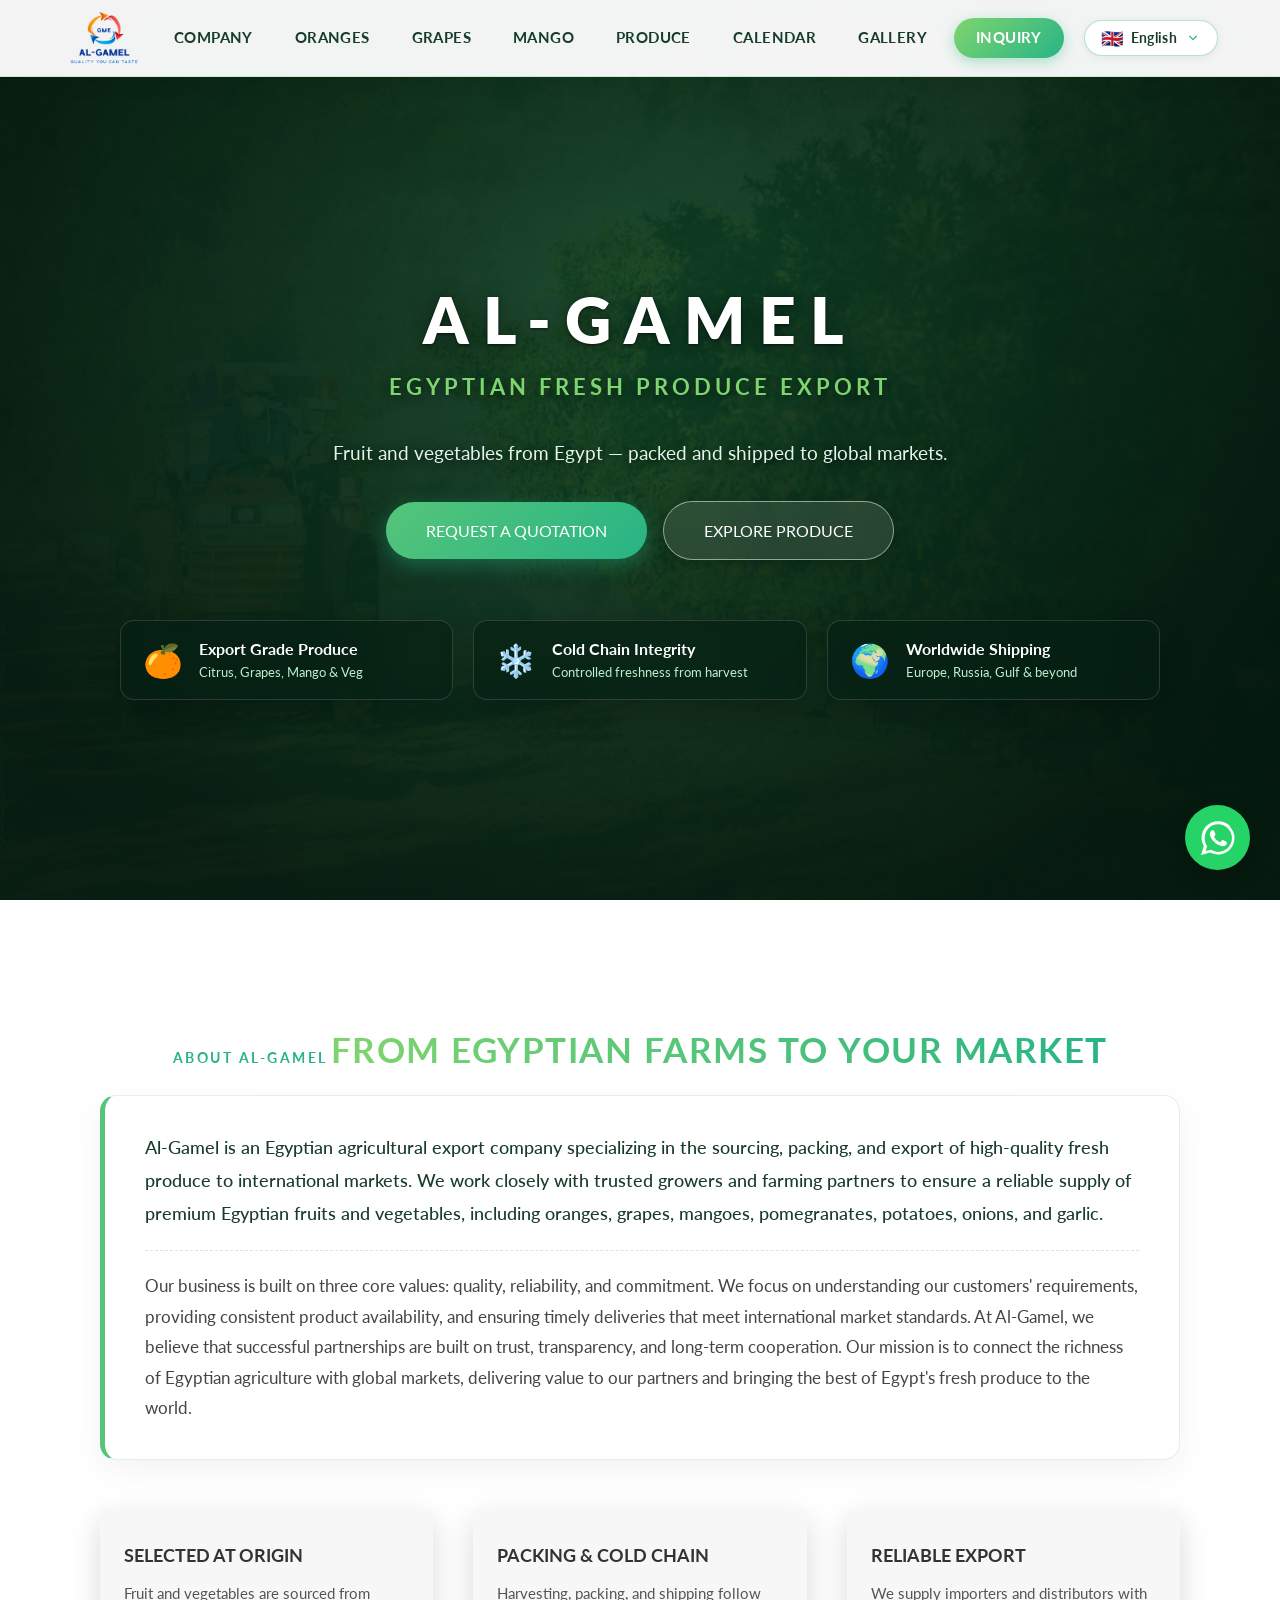
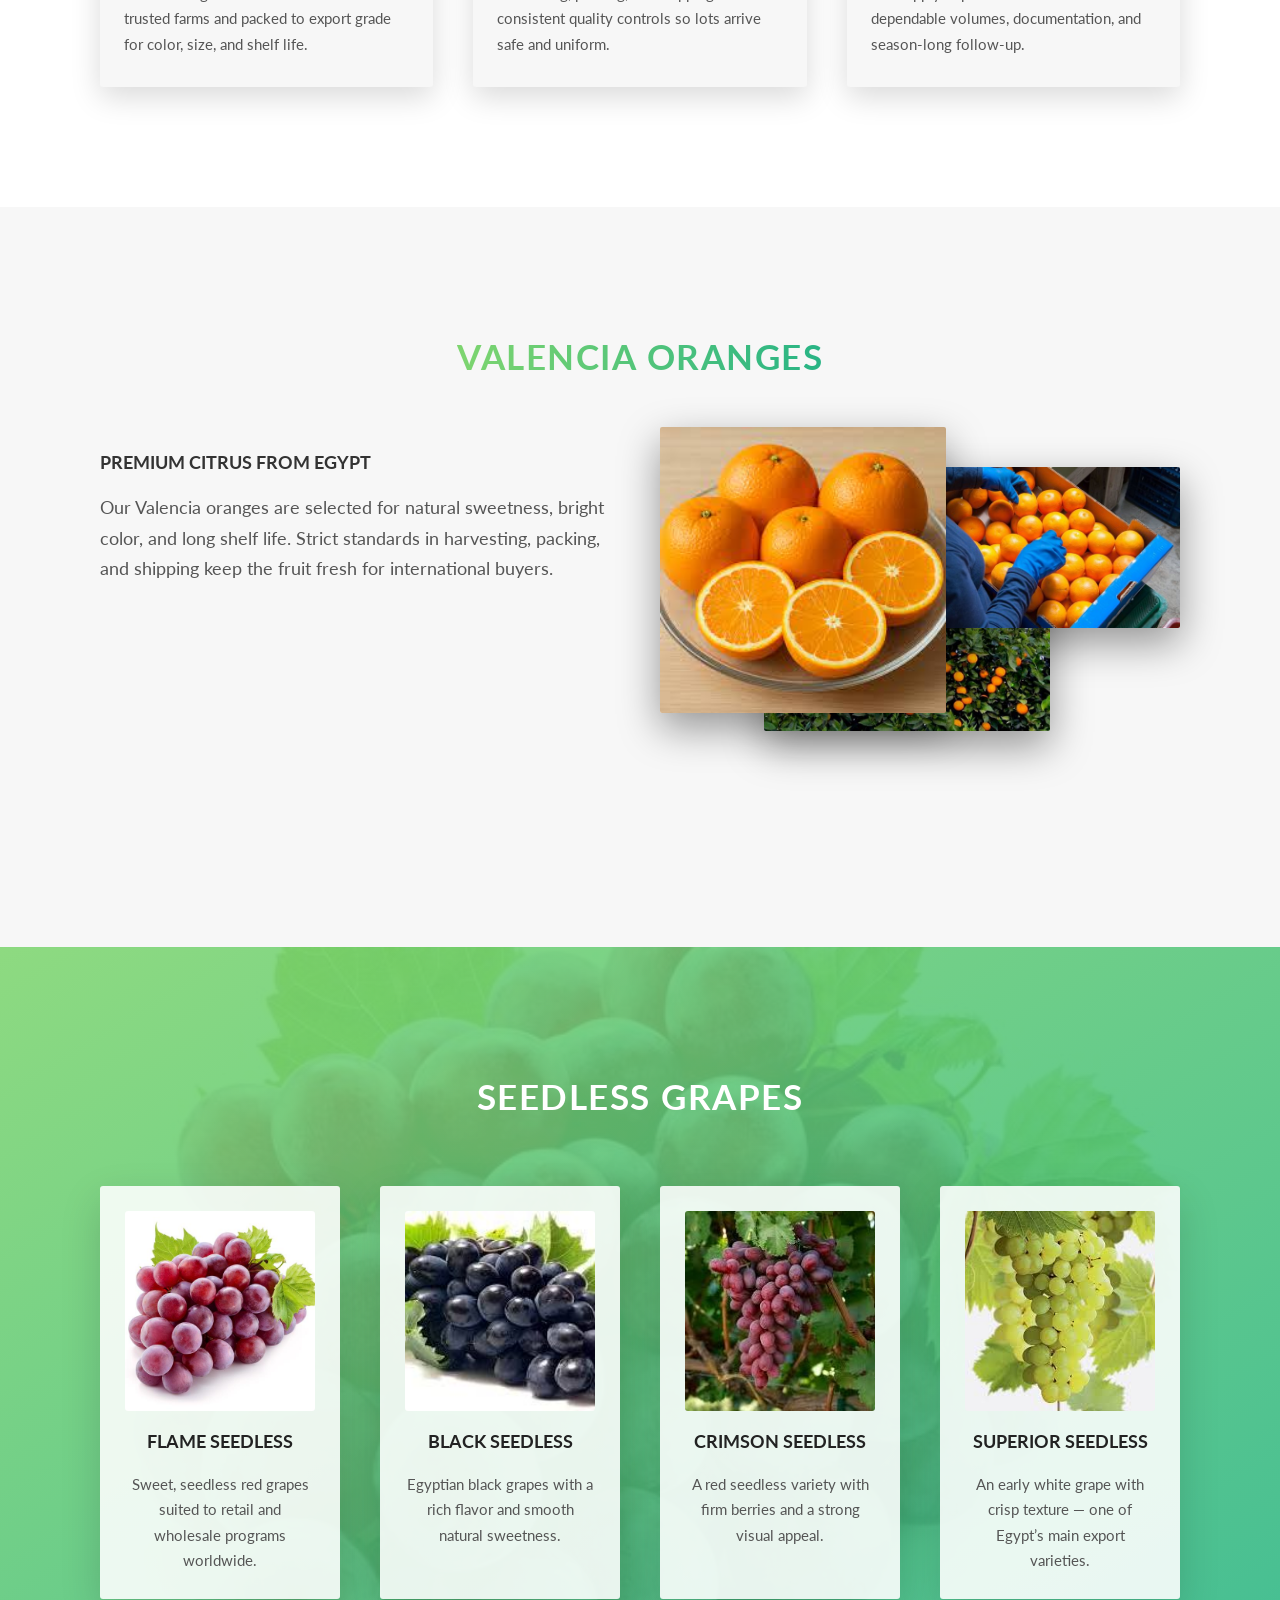
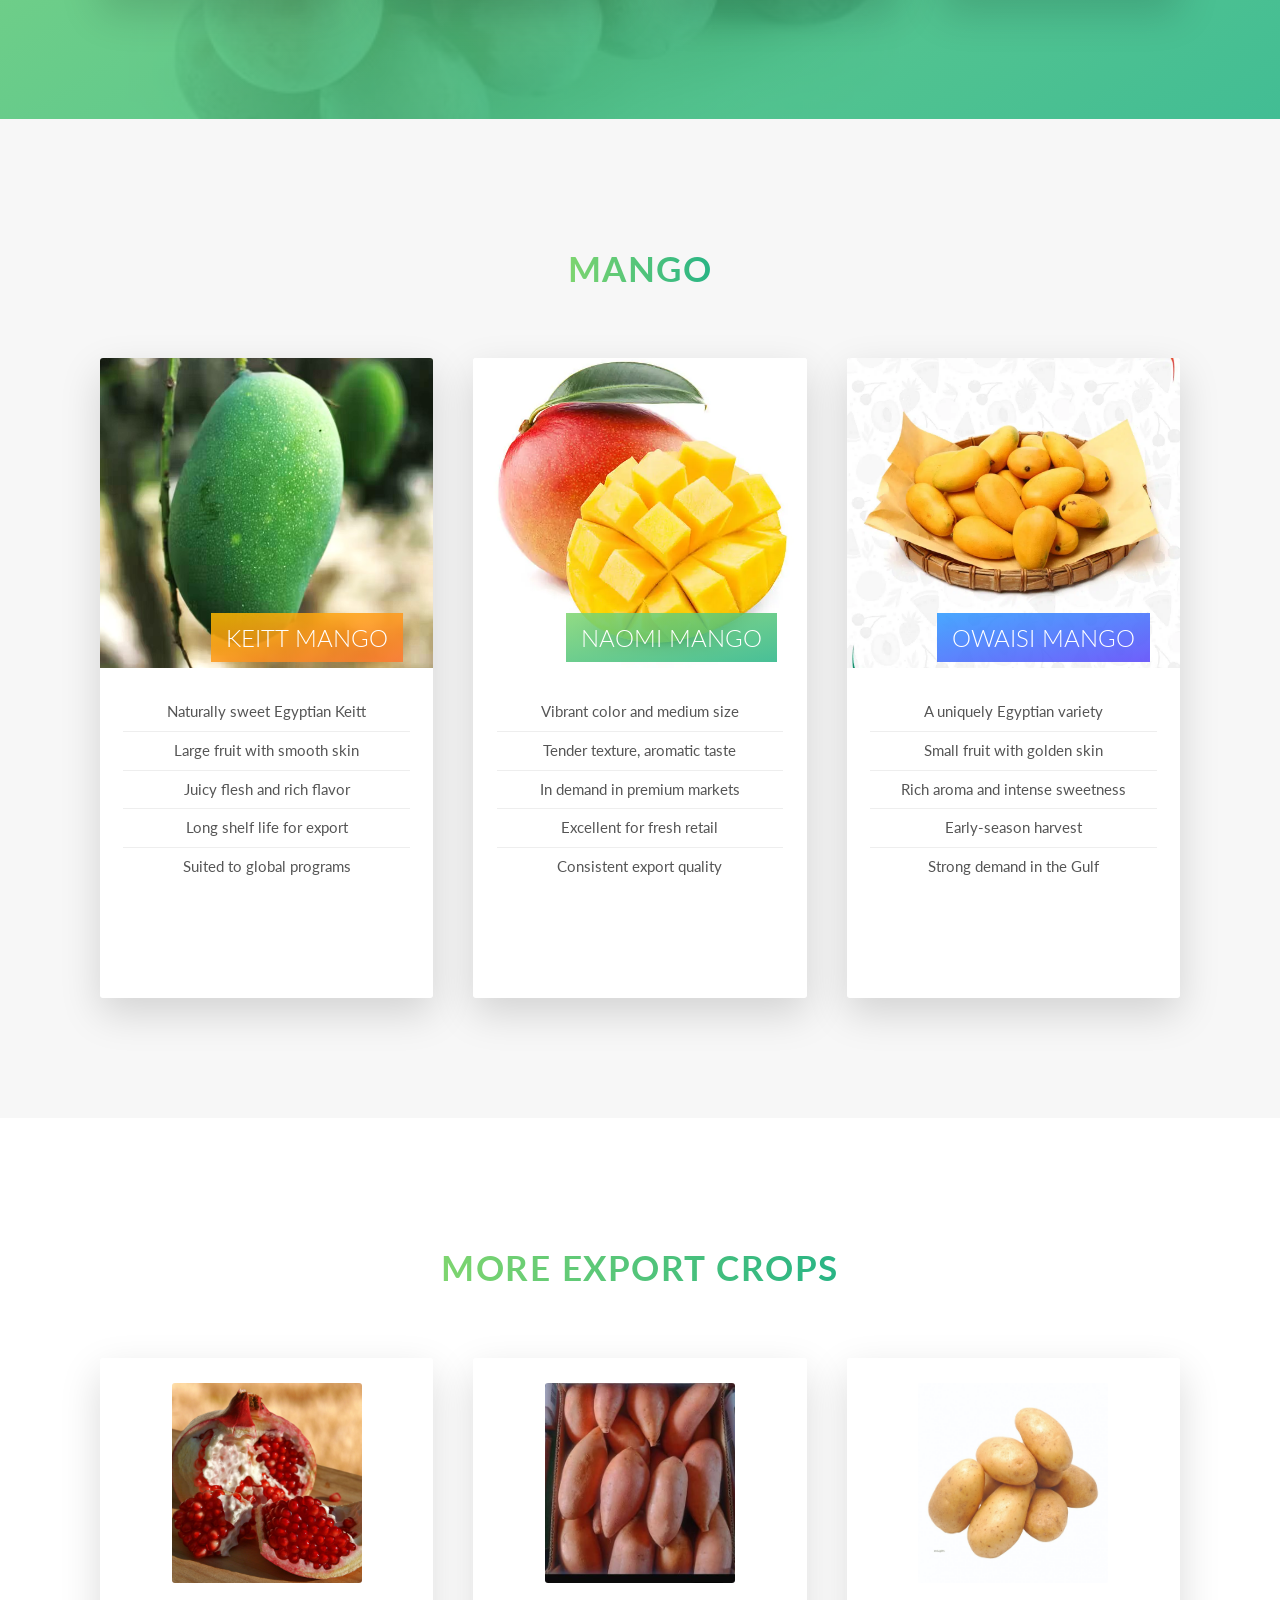
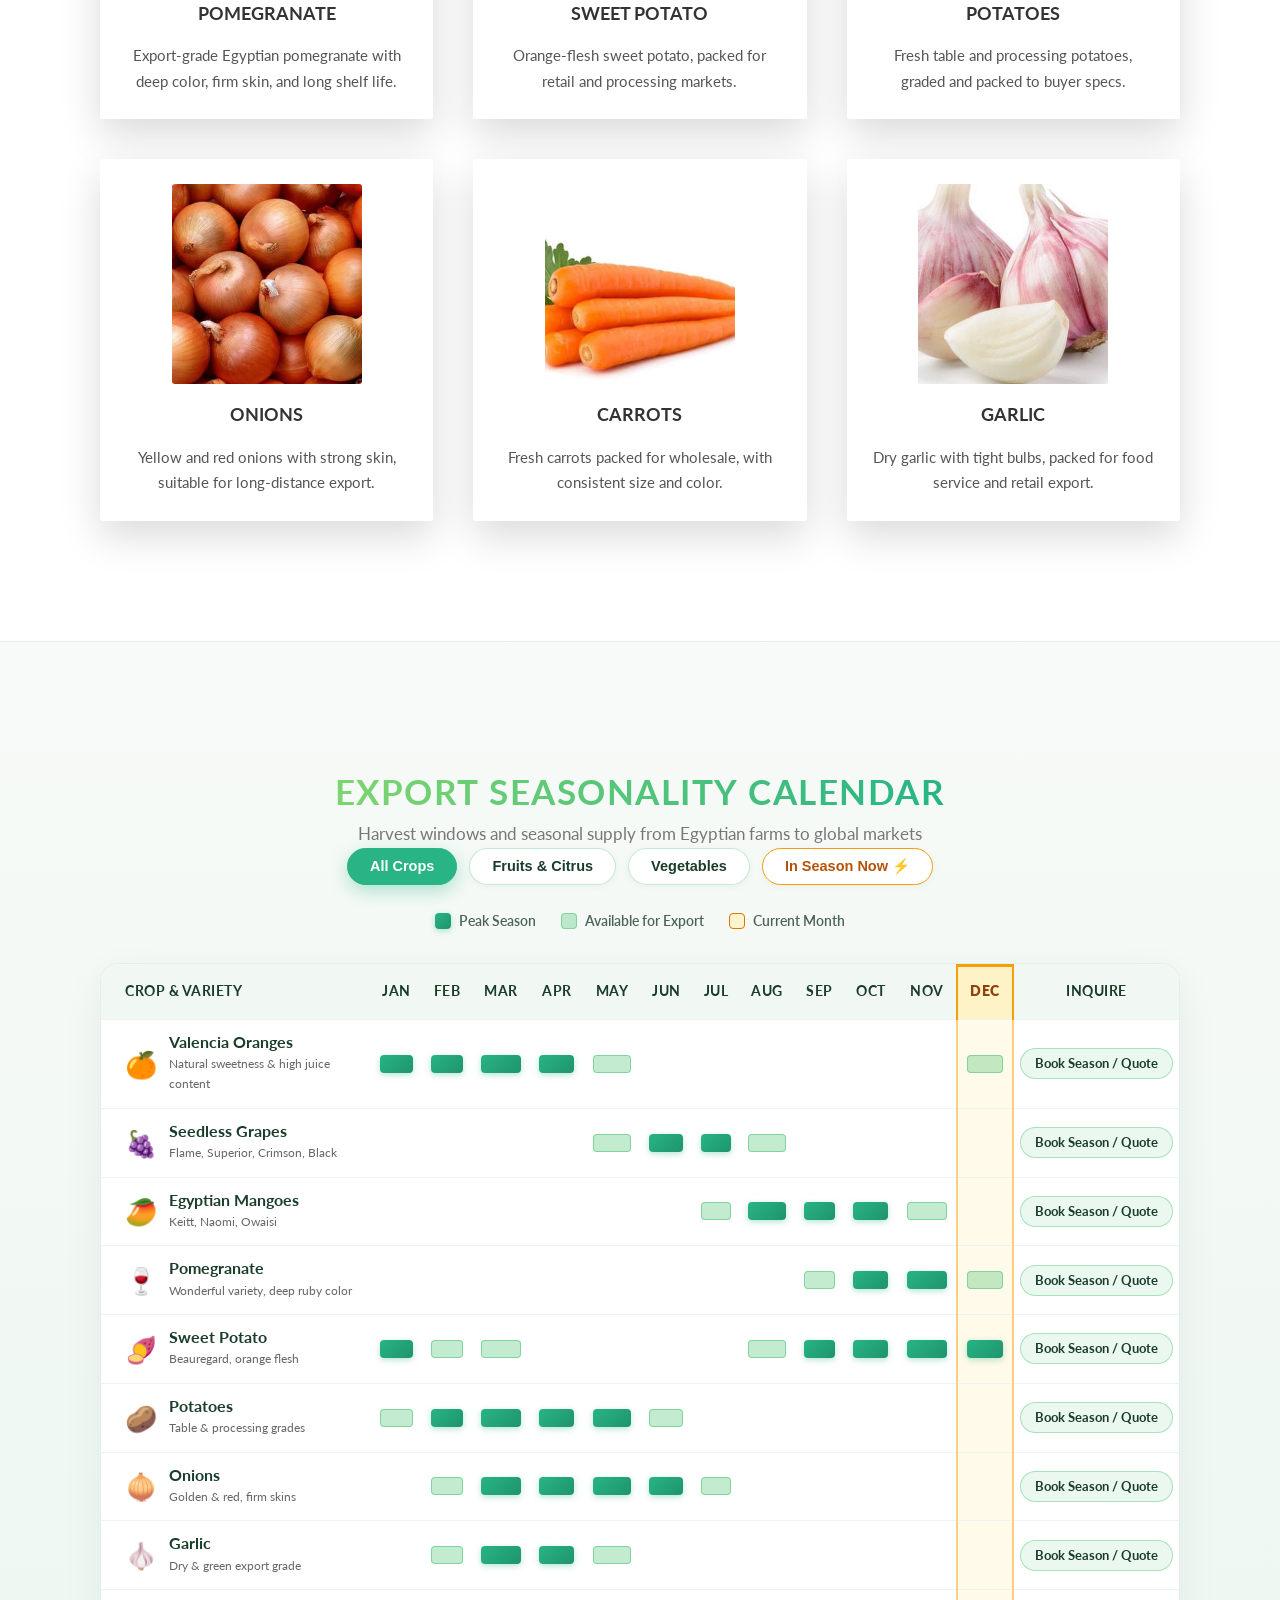
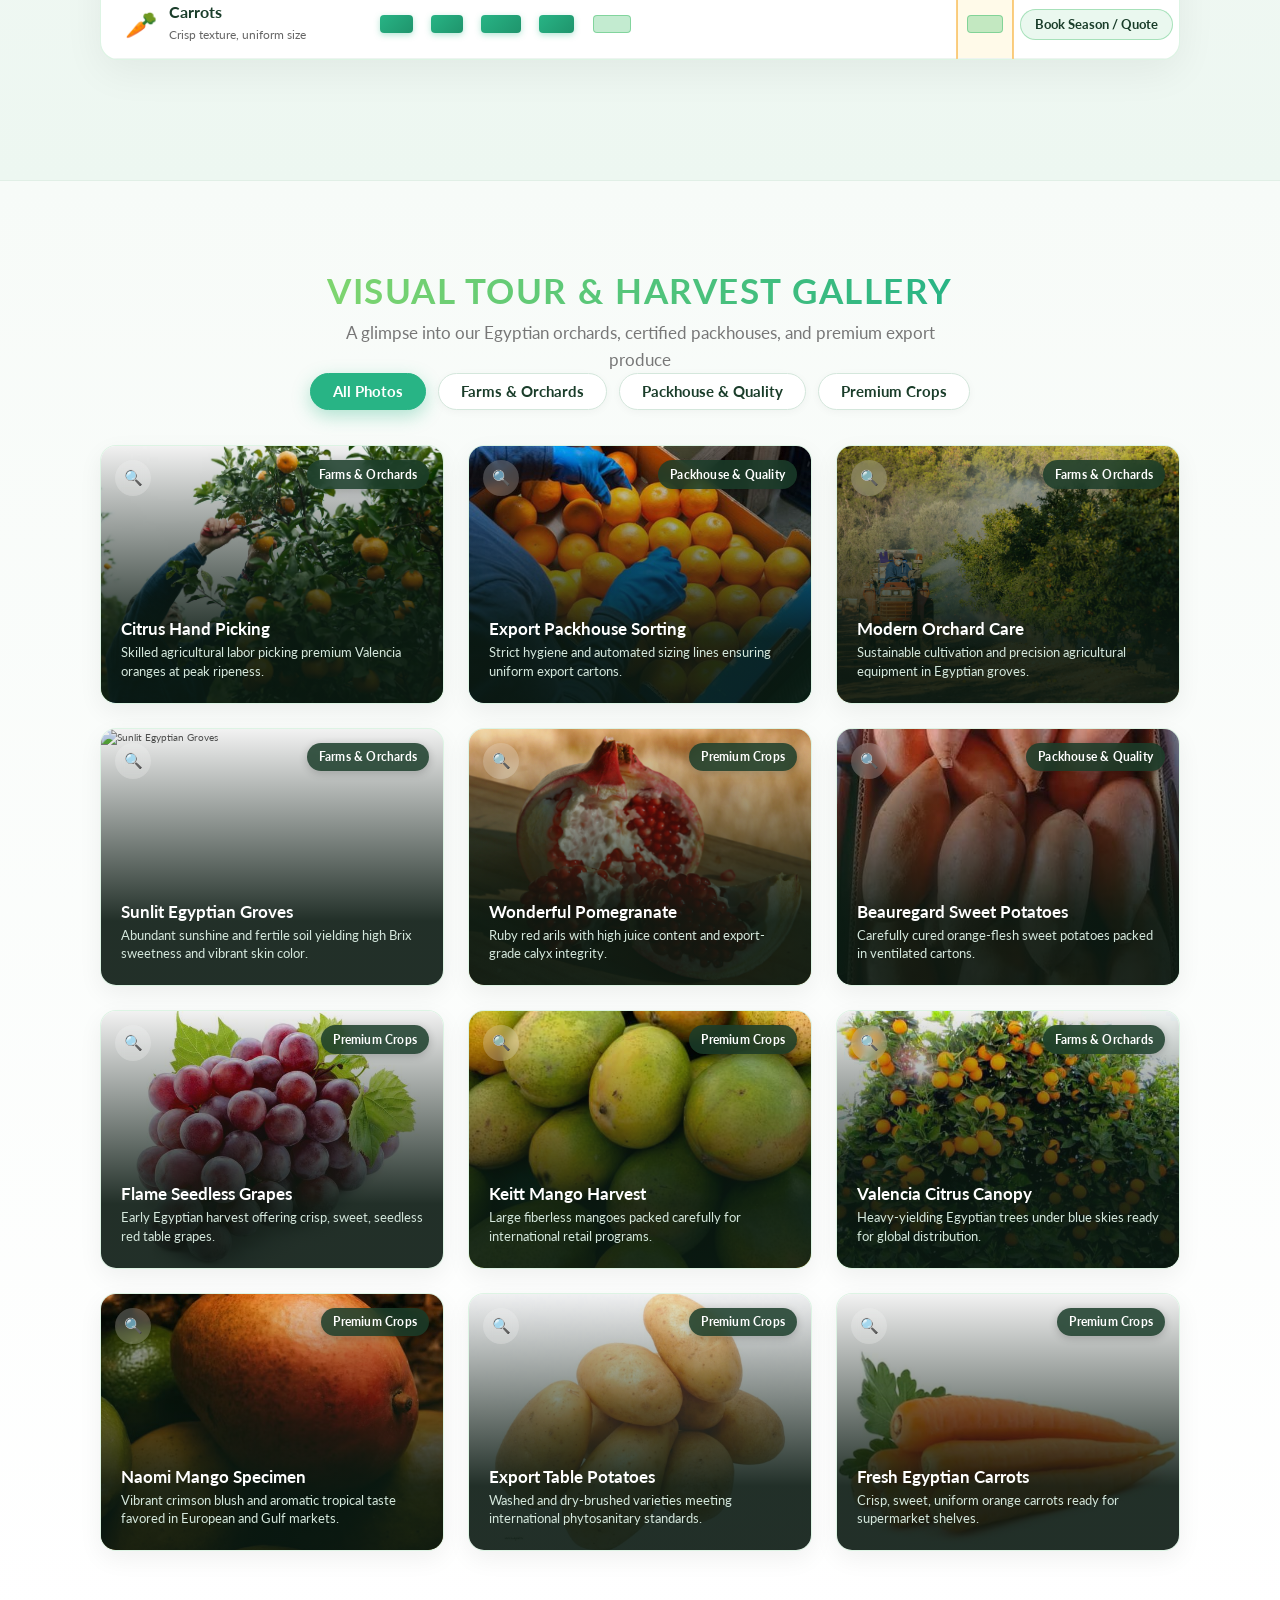
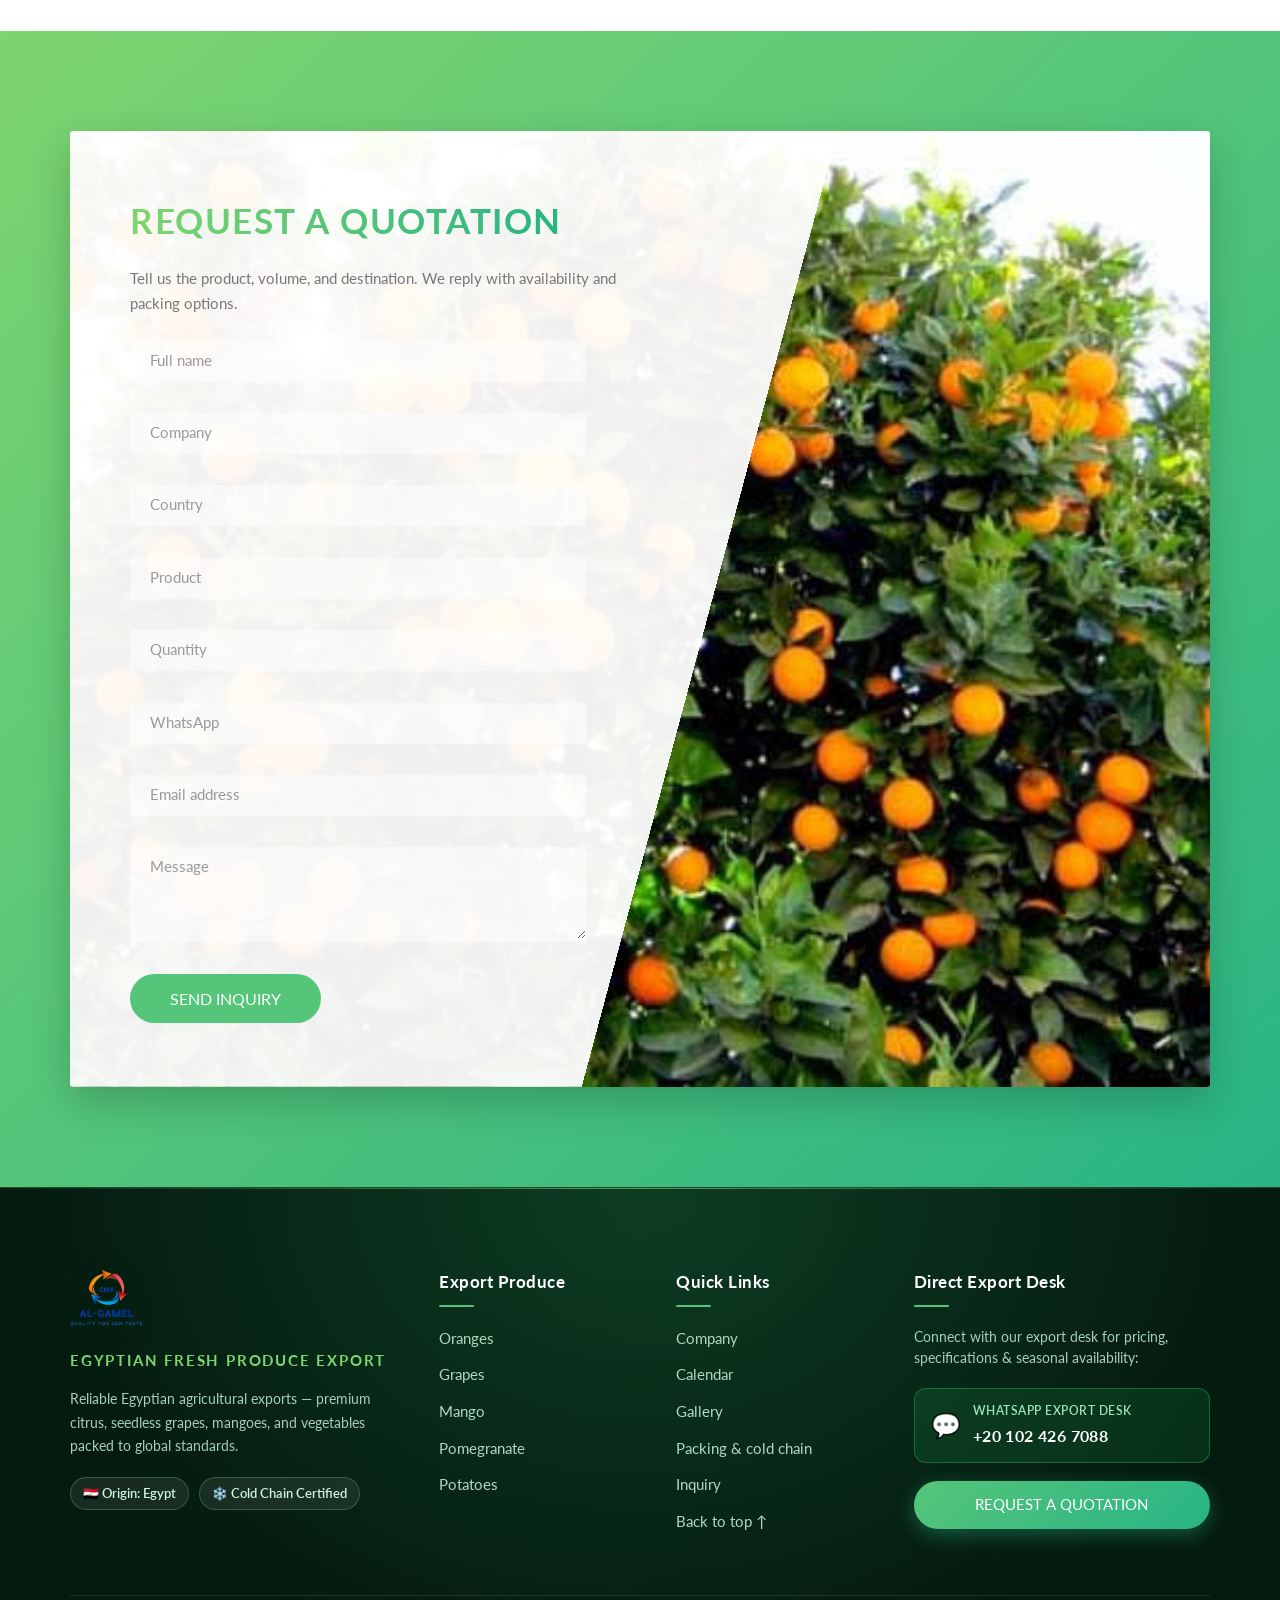
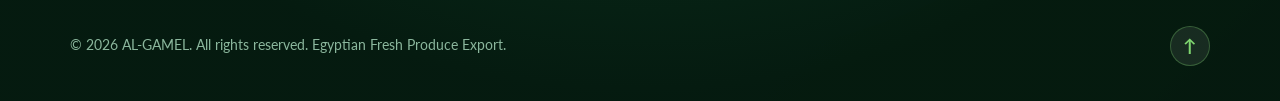
==== commit 63aacbc6: "feat: add interactive photo gallery with category filters and fullscreen lightbox" ====
--- a/index.html
+++ b/index.html
@@ -8,7 +8,7 @@
         <link rel="preconnect" href="https://fonts.googleapis.com">
         <link rel="preconnect" href="https://fonts.gstatic.com" crossorigin>
         <link href="https://fonts.googleapis.com/css2?family=Cairo:wght@400;600;700;800&family=Lato:wght@400;700&display=swap" rel="stylesheet">
-        <link rel="stylesheet" href="css/style.css?v=2.2">
+        <link rel="stylesheet" href="css/style.css?v=2.3">
         <link rel="shortcut icon" type="image/png" href="img/favicon.png">
     </head>
     <body>
@@ -27,6 +27,7 @@
                             <li><a href="#mango" class="nav__link" data-i18n="nav_mango">Mango</a></li>
                             <li><a href="#produce" class="nav__link" data-i18n="nav_produce">Produce</a></li>
                             <li><a href="#calendar" class="nav__link" data-i18n="nav_calendar">Calendar</a></li>
+                            <li><a href="#gallery" class="nav__link" data-i18n="nav_gallery">Gallery</a></li>
                             <li><a href="#inquiry" class="nav__link nav__link--cta" data-i18n="nav_inquiry">Inquiry</a></li>
                         </ul>
                     </div>
@@ -628,6 +629,207 @@
                 </div>
             </section>
 
+            <!-- Section: Visual Tour & Harvest Gallery -->
+            <section class="section section--gallery" id="gallery" aria-labelledby="gallery-heading">
+                <div class="u-center-text u-margin-bottom-medium">
+                    <h2 class="heading-secondary" id="gallery-heading" data-i18n="gallery_heading">Visual Tour &amp; Harvest Gallery</h2>
+                    <p class="section-subtitle u-margin-top-small" data-i18n="gallery_subheading">A glimpse into our Egyptian orchards, certified packhouses, and premium export produce</p>
+                </div>
+
+                <div class="gallery-wrapper">
+                    <!-- Gallery Filter Controls -->
+                    <div class="gallery-filters" role="tablist" aria-label="Gallery categories">
+                        <button type="button" class="gallery-filter-btn active" data-filter="all" role="tab" aria-selected="true" data-i18n="gallery_filter_all">All Photos</button>
+                        <button type="button" class="gallery-filter-btn" data-filter="farms" role="tab" aria-selected="false" data-i18n="gallery_filter_farms">Farms &amp; Orchards</button>
+                        <button type="button" class="gallery-filter-btn" data-filter="packing" role="tab" aria-selected="false" data-i18n="gallery_filter_packing">Packhouse &amp; Quality</button>
+                        <button type="button" class="gallery-filter-btn" data-filter="crops" role="tab" aria-selected="false" data-i18n="gallery_filter_crops">Premium Crops</button>
+                    </div>
+
+                    <!-- Gallery Grid (12 Items) -->
+                    <div class="gallery-grid" id="galleryGrid">
+                        <!-- Item 1: Hand Picking -->
+                        <div class="gallery-card" data-category="farms" data-index="0" tabindex="0" role="button" aria-label="View Citrus Hand Picking photo">
+                            <div class="gallery-card__inner">
+                                <img src="img/K-8829-1-1600x1066.webp" alt="Citrus Hand Picking" class="gallery-card__img" loading="lazy">
+                                <span class="gallery-card__badge" data-i18n="gallery_filter_farms">Farms &amp; Orchards</span>
+                                <div class="gallery-card__overlay">
+                                    <span class="gallery-card__zoom-icon" aria-hidden="true">🔍</span>
+                                    <h3 class="gallery-card__title" data-i18n="gallery_item1_title">Citrus Hand Picking</h3>
+                                    <p class="gallery-card__desc" data-i18n="gallery_item1_desc">Skilled agricultural labor picking premium Valencia oranges at peak ripeness.</p>
+                                </div>
+                            </div>
+                        </div>
+
+                        <!-- Item 2: Packhouse Sorting -->
+                        <div class="gallery-card" data-category="packing" data-index="1" tabindex="0" role="button" aria-label="View Export Packhouse Sorting photo">
+                            <div class="gallery-card__inner">
+                                <img src="img/4.jpg" alt="Export Packhouse Sorting" class="gallery-card__img" loading="lazy">
+                                <span class="gallery-card__badge" data-i18n="gallery_filter_packing">Packhouse &amp; Quality</span>
+                                <div class="gallery-card__overlay">
+                                    <span class="gallery-card__zoom-icon" aria-hidden="true">🔍</span>
+                                    <h3 class="gallery-card__title" data-i18n="gallery_item2_title">Export Packhouse Sorting</h3>
+                                    <p class="gallery-card__desc" data-i18n="gallery_item2_desc">Strict hygiene and automated sizing lines ensuring uniform export cartons.</p>
+                                </div>
+                            </div>
+                        </div>
+
+                        <!-- Item 3: Modern Orchard Care -->
+                        <div class="gallery-card" data-category="farms" data-index="2" tabindex="0" role="button" aria-label="View Modern Orchard Care photo">
+                            <div class="gallery-card__inner">
+                                <img src="img/orange%20valancia.jpg" alt="Modern Orchard Care" class="gallery-card__img" loading="lazy">
+                                <span class="gallery-card__badge" data-i18n="gallery_filter_farms">Farms &amp; Orchards</span>
+                                <div class="gallery-card__overlay">
+                                    <span class="gallery-card__zoom-icon" aria-hidden="true">🔍</span>
+                                    <h3 class="gallery-card__title" data-i18n="gallery_item3_title">Modern Orchard Care</h3>
+                                    <p class="gallery-card__desc" data-i18n="gallery_item3_desc">Sustainable cultivation and precision agricultural equipment in Egyptian groves.</p>
+                                </div>
+                            </div>
+                        </div>
+
+                        <!-- Item 4: Sunlit Egyptian Groves -->
+                        <div class="gallery-card" data-category="farms" data-index="3" tabindex="0" role="button" aria-label="View Sunlit Egyptian Groves photo">
+                            <div class="gallery-card__inner">
+                                <img src="img/2.jpg" alt="Sunlit Egyptian Groves" class="gallery-card__img" loading="lazy">
+                                <span class="gallery-card__badge" data-i18n="gallery_filter_farms">Farms &amp; Orchards</span>
+                                <div class="gallery-card__overlay">
+                                    <span class="gallery-card__zoom-icon" aria-hidden="true">🔍</span>
+                                    <h3 class="gallery-card__title" data-i18n="gallery_item4_title">Sunlit Egyptian Groves</h3>
+                                    <p class="gallery-card__desc" data-i18n="gallery_item4_desc">Abundant sunshine and fertile soil yielding high Brix sweetness and vibrant skin color.</p>
+                                </div>
+                            </div>
+                        </div>
+
+                        <!-- Item 5: Wonderful Pomegranate -->
+                        <div class="gallery-card" data-category="crops" data-index="4" tabindex="0" role="button" aria-label="View Wonderful Pomegranate photo">
+                            <div class="gallery-card__inner">
+                                <img src="img/Pomegranate.jpg" alt="Wonderful Pomegranate" class="gallery-card__img" loading="lazy">
+                                <span class="gallery-card__badge" data-i18n="gallery_filter_crops">Premium Crops</span>
+                                <div class="gallery-card__overlay">
+                                    <span class="gallery-card__zoom-icon" aria-hidden="true">🔍</span>
+                                    <h3 class="gallery-card__title" data-i18n="gallery_item5_title">Wonderful Pomegranate</h3>
+                                    <p class="gallery-card__desc" data-i18n="gallery_item5_desc">Ruby red arils with high juice content and export-grade calyx integrity.</p>
+                                </div>
+                            </div>
+                        </div>
+
+                        <!-- Item 6: Beauregard Sweet Potatoes -->
+                        <div class="gallery-card" data-category="packing" data-index="5" tabindex="0" role="button" aria-label="View Beauregard Sweet Potatoes photo">
+                            <div class="gallery-card__inner">
+                                <img src="img/sweetPotato.jpg" alt="Beauregard Sweet Potatoes" class="gallery-card__img" loading="lazy">
+                                <span class="gallery-card__badge" data-i18n="gallery_filter_packing">Packhouse &amp; Quality</span>
+                                <div class="gallery-card__overlay">
+                                    <span class="gallery-card__zoom-icon" aria-hidden="true">🔍</span>
+                                    <h3 class="gallery-card__title" data-i18n="gallery_item6_title">Beauregard Sweet Potatoes</h3>
+                                    <p class="gallery-card__desc" data-i18n="gallery_item6_desc">Carefully cured orange-flesh sweet potatoes packed in ventilated cartons.</p>
+                                </div>
+                            </div>
+                        </div>
+
+                        <!-- Item 7: Flame Seedless Grapes -->
+                        <div class="gallery-card" data-category="crops" data-index="6" tabindex="0" role="button" aria-label="View Flame Seedless Grapes photo">
+                            <div class="gallery-card__inner">
+                                <img src="img/flamegrapes.jpg" alt="Flame Seedless Grapes" class="gallery-card__img" loading="lazy">
+                                <span class="gallery-card__badge" data-i18n="gallery_filter_crops">Premium Crops</span>
+                                <div class="gallery-card__overlay">
+                                    <span class="gallery-card__zoom-icon" aria-hidden="true">🔍</span>
+                                    <h3 class="gallery-card__title" data-i18n="gallery_item7_title">Flame Seedless Grapes</h3>
+                                    <p class="gallery-card__desc" data-i18n="gallery_item7_desc">Early Egyptian harvest offering crisp, sweet, seedless red table grapes.</p>
+                                </div>
+                            </div>
+                        </div>
+
+                        <!-- Item 8: Keitt Mango Harvest -->
+                        <div class="gallery-card" data-category="crops" data-index="7" tabindex="0" role="button" aria-label="View Keitt Mango Harvest photo">
+                            <div class="gallery-card__inner">
+                                <img src="img/keet222.jpg" alt="Keitt Mango Harvest" class="gallery-card__img" loading="lazy">
+                                <span class="gallery-card__badge" data-i18n="gallery_filter_crops">Premium Crops</span>
+                                <div class="gallery-card__overlay">
+                                    <span class="gallery-card__zoom-icon" aria-hidden="true">🔍</span>
+                                    <h3 class="gallery-card__title" data-i18n="gallery_item8_title">Keitt Mango Harvest</h3>
+                                    <p class="gallery-card__desc" data-i18n="gallery_item8_desc">Large fiberless mangoes packed carefully for international retail programs.</p>
+                                </div>
+                            </div>
+                        </div>
+
+                        <!-- Item 9: Valencia Citrus Canopy -->
+                        <div class="gallery-card" data-category="farms" data-index="8" tabindex="0" role="button" aria-label="View Valencia Citrus Canopy photo">
+                            <div class="gallery-card__inner">
+                                <img src="img/3.jpg" alt="Valencia Citrus Canopy" class="gallery-card__img" loading="lazy">
+                                <span class="gallery-card__badge" data-i18n="gallery_filter_farms">Farms &amp; Orchards</span>
+                                <div class="gallery-card__overlay">
+                                    <span class="gallery-card__zoom-icon" aria-hidden="true">🔍</span>
+                                    <h3 class="gallery-card__title" data-i18n="gallery_item9_title">Valencia Citrus Canopy</h3>
+                                    <p class="gallery-card__desc" data-i18n="gallery_item9_desc">Heavy-yielding Egyptian trees under blue skies ready for global distribution.</p>
+                                </div>
+                            </div>
+                        </div>
+
+                        <!-- Item 10: Naomi Mango Specimen -->
+                        <div class="gallery-card" data-category="crops" data-index="9" tabindex="0" role="button" aria-label="View Naomi Mango Specimen photo">
+                            <div class="gallery-card__inner">
+                                <img src="img/naaomy2.jpg" alt="Naomi Mango Specimen" class="gallery-card__img" loading="lazy">
+                                <span class="gallery-card__badge" data-i18n="gallery_filter_crops">Premium Crops</span>
+                                <div class="gallery-card__overlay">
+                                    <span class="gallery-card__zoom-icon" aria-hidden="true">🔍</span>
+                                    <h3 class="gallery-card__title" data-i18n="gallery_item10_title">Naomi Mango Specimen</h3>
+                                    <p class="gallery-card__desc" data-i18n="gallery_item10_desc">Vibrant crimson blush and aromatic tropical taste favored in European and Gulf markets.</p>
+                                </div>
+                            </div>
+                        </div>
+
+                        <!-- Item 11: Export Table Potatoes -->
+                        <div class="gallery-card" data-category="crops" data-index="10" tabindex="0" role="button" aria-label="View Export Table Potatoes photo">
+                            <div class="gallery-card__inner">
+                                <img src="img/Potato%20(2).jpg" alt="Export Table Potatoes" class="gallery-card__img" loading="lazy">
+                                <span class="gallery-card__badge" data-i18n="gallery_filter_crops">Premium Crops</span>
+                                <div class="gallery-card__overlay">
+                                    <span class="gallery-card__zoom-icon" aria-hidden="true">🔍</span>
+                                    <h3 class="gallery-card__title" data-i18n="gallery_item11_title">Export Table Potatoes</h3>
+                                    <p class="gallery-card__desc" data-i18n="gallery_item11_desc">Washed and dry-brushed varieties meeting international phytosanitary standards.</p>
+                                </div>
+                            </div>
+                        </div>
+
+                        <!-- Item 12: Fresh Egyptian Carrots -->
+                        <div class="gallery-card" data-category="crops" data-index="11" tabindex="0" role="button" aria-label="View Fresh Egyptian Carrots photo">
+                            <div class="gallery-card__inner">
+                                <img src="img/carrot1.jpg" alt="Fresh Egyptian Carrots" class="gallery-card__img" loading="lazy">
+                                <span class="gallery-card__badge" data-i18n="gallery_filter_crops">Premium Crops</span>
+                                <div class="gallery-card__overlay">
+                                    <span class="gallery-card__zoom-icon" aria-hidden="true">🔍</span>
+                                    <h3 class="gallery-card__title" data-i18n="gallery_item12_title">Fresh Egyptian Carrots</h3>
+                                    <p class="gallery-card__desc" data-i18n="gallery_item12_desc">Crisp, sweet, uniform orange carrots ready for supermarket shelves.</p>
+                                </div>
+                            </div>
+                        </div>
+                    </div>
+                </div>
+
+                <!-- Lightbox Modal -->
+                <div class="gallery-lightbox" id="galleryLightbox" role="dialog" aria-modal="true" aria-label="Image Lightbox">
+                    <div class="gallery-lightbox__backdrop" id="lightboxBackdrop"></div>
+                    <div class="gallery-lightbox__dialog">
+                        <button type="button" class="gallery-lightbox__close" id="lightboxClose" aria-label="Close" data-i18n-aria="gallery_lightbox_close">&times;</button>
+                        <button type="button" class="gallery-lightbox__nav gallery-lightbox__nav--prev" id="lightboxPrev" aria-label="Previous" data-i18n-aria="gallery_lightbox_prev">&#10094;</button>
+                        <button type="button" class="gallery-lightbox__nav gallery-lightbox__nav--next" id="lightboxNext" aria-label="Next" data-i18n-aria="gallery_lightbox_next">&#10095;</button>
+
+                        <div class="gallery-lightbox__content">
+                            <div class="gallery-lightbox__img-wrapper">
+                                <img src="" alt="" class="gallery-lightbox__img" id="lightboxImg">
+                            </div>
+                            <div class="gallery-lightbox__caption">
+                                <div class="gallery-lightbox__meta">
+                                    <span class="gallery-lightbox__badge" id="lightboxBadge"></span>
+                                    <span class="gallery-lightbox__counter" id="lightboxCounter">1 / 12</span>
+                                </div>
+                                <h3 class="gallery-lightbox__title" id="lightboxTitle"></h3>
+                                <p class="gallery-lightbox__desc" id="lightboxDesc"></p>
+                            </div>
+                        </div>
+                    </div>
+                </div>
+            </section>
+
             <section class="section section--inquiry" id="inquiry" aria-labelledby="inquiry-heading">
                 <div class="inquiry">
                     <div class="inquiry__form">
@@ -710,6 +912,7 @@
                         <ul class="footer__list">
                             <li><a href="#company" data-i18n="nav_company">About Company</a></li>
                             <li><a href="#calendar" data-i18n="nav_calendar">Season Calendar</a></li>
+                            <li><a href="#gallery" data-i18n="nav_gallery">Gallery</a></li>
                             <li><a href="#oranges" data-i18n="company_card2_title">Packing &amp; Cold Chain</a></li>
                             <li><a href="#inquiry" data-i18n="nav_inquiry">Request Quotation</a></li>
                             <li><a href="#top" data-i18n="footer_back_top">Back to top ↑</a></li>
@@ -755,7 +958,7 @@
             </svg>
         </a>
 
-        <script src="js/translations.js?v=2.2"></script>
-        <script src="js/main.js?v=2.2"></script>
+        <script src="js/translations.js?v=2.3"></script>
+        <script src="js/main.js?v=2.3"></script>
     </body>
 </html>
--- a/css/style.css
+++ b/css/style.css
@@ -1376,6 +1376,399 @@
     }
 }
 
+/* ==========================================================================
+   Section: Visual Tour & Harvest Gallery
+   ========================================================================== */
+.section--gallery {
+    background: linear-gradient(180deg, #f7fbf8 0%, #ffffff 100%);
+    padding: 8rem 0;
+    position: relative;
+}
+
+.gallery-wrapper {
+    max-width: var(--max-width);
+    margin: 0 auto;
+    padding: 0 3rem;
+}
+
+.gallery-filters {
+    display: flex;
+    justify-content: center;
+    align-items: center;
+    gap: 1.2rem;
+    flex-wrap: wrap;
+    margin-bottom: 3.5rem;
+}
+
+.gallery-filter-btn {
+    padding: 0.9rem 2.2rem;
+    border-radius: 9999px;
+    background: #ffffff;
+    color: #1a3d2a;
+    border: 1.5px solid #d4e7dc;
+    font-size: 1.45rem;
+    font-weight: 700;
+    cursor: pointer;
+    transition: all 0.25s ease;
+    box-shadow: 0 2px 8px rgba(0, 0, 0, 0.04);
+    font-family: inherit;
+}
+
+.gallery-filter-btn:hover {
+    border-color: var(--color-primary);
+    transform: translateY(-2px);
+    box-shadow: 0 4px 14px rgba(40, 180, 133, 0.2);
+}
+
+.gallery-filter-btn.active {
+    background: var(--color-primary-dark);
+    color: #ffffff;
+    border-color: var(--color-primary-dark);
+    box-shadow: 0 6px 18px rgba(40, 180, 133, 0.35);
+}
+
+.gallery-grid {
+    display: grid;
+    grid-template-columns: repeat(auto-fill, minmax(28rem, 1fr));
+    gap: 2.4rem;
+}
+
+.gallery-card {
+    position: relative;
+    border-radius: 1.6rem;
+    overflow: hidden;
+    background: #ffffff;
+    box-shadow: 0 0.8rem 2.5rem rgba(0, 0, 0, 0.06);
+    border: 1px solid rgba(85, 197, 122, 0.2);
+    cursor: pointer;
+    transition: transform 0.35s cubic-bezier(0.2, 0.8, 0.2, 1), box-shadow 0.35s ease, border-color 0.35s ease;
+    outline: none;
+}
+
+.gallery-card:focus-visible {
+    box-shadow: 0 0 0 3px var(--color-primary);
+}
+
+.gallery-card:hover {
+    transform: translateY(-6px);
+    box-shadow: 0 1.6rem 3.6rem rgba(26, 61, 42, 0.16);
+    border-color: rgba(40, 180, 133, 0.55);
+}
+
+.gallery-card.is-hidden {
+    display: none !important;
+}
+
+.gallery-card__inner {
+    position: relative;
+    width: 100%;
+    aspect-ratio: 4 / 3;
+    overflow: hidden;
+}
+
+.gallery-card__img {
+    width: 100%;
+    height: 100%;
+    object-fit: cover;
+    display: block;
+    transition: transform 0.55s cubic-bezier(0.2, 0.8, 0.2, 1);
+}
+
+.gallery-card:hover .gallery-card__img {
+    transform: scale(1.08);
+}
+
+.gallery-card__badge {
+    position: absolute;
+    top: 1.4rem;
+    right: 1.4rem;
+    z-index: 2;
+    padding: 0.45rem 1.2rem;
+    border-radius: 9999px;
+    background: rgba(26, 61, 42, 0.85);
+    backdrop-filter: blur(6px);
+    color: #ffffff;
+    font-size: 1.15rem;
+    font-weight: 700;
+    letter-spacing: 0.02rem;
+    box-shadow: 0 2px 8px rgba(0, 0, 0, 0.2);
+}
+
+.gallery-card__overlay {
+    position: absolute;
+    inset: 0;
+    background: linear-gradient(180deg, rgba(0, 0, 0, 0.05) 0%, rgba(10, 25, 17, 0.9) 75%);
+    display: flex;
+    flex-direction: column;
+    justify-content: flex-end;
+    padding: 2.2rem 2rem;
+    color: #ffffff;
+    transition: background 0.3s ease;
+}
+
+.gallery-card:hover .gallery-card__overlay {
+    background: linear-gradient(180deg, rgba(0, 0, 0, 0.15) 0%, rgba(10, 25, 17, 0.96) 65%);
+}
+
+.gallery-card__zoom-icon {
+    position: absolute;
+    top: 1.4rem;
+    left: 1.4rem;
+    width: 3.6rem;
+    height: 3.6rem;
+    border-radius: 50%;
+    background: rgba(255, 255, 255, 0.22);
+    backdrop-filter: blur(4px);
+    display: flex;
+    align-items: center;
+    justify-content: center;
+    font-size: 1.5rem;
+    transition: transform 0.3s ease, background 0.3s ease;
+}
+
+.gallery-card:hover .gallery-card__zoom-icon {
+    transform: scale(1.15);
+    background: rgba(40, 180, 133, 0.9);
+}
+
+.gallery-card__title {
+    font-size: 1.7rem;
+    font-weight: 700;
+    color: #ffffff;
+    margin-bottom: 0.4rem;
+    line-height: 1.3;
+}
+
+.gallery-card__desc {
+    font-size: 1.25rem;
+    color: #d4e7dc;
+    line-height: 1.45;
+    display: -webkit-box;
+    -webkit-line-clamp: 2;
+    -webkit-box-orient: vertical;
+    overflow: hidden;
+}
+
+/* --------------------------------------------------------------------------
+   Gallery Lightbox Modal
+   -------------------------------------------------------------------------- */
+.gallery-lightbox {
+    position: fixed;
+    inset: 0;
+    z-index: 99999;
+    display: flex;
+    align-items: center;
+    justify-content: center;
+    padding: 2rem;
+    opacity: 0;
+    pointer-events: none;
+    transition: opacity 0.3s ease;
+}
+
+.gallery-lightbox.is-open {
+    opacity: 1;
+    pointer-events: auto;
+}
+
+.gallery-lightbox__backdrop {
+    position: absolute;
+    inset: 0;
+    background: rgba(7, 18, 12, 0.94);
+    backdrop-filter: blur(10px);
+}
+
+.gallery-lightbox__dialog {
+    position: relative;
+    z-index: 2;
+    max-width: 95rem;
+    width: 100%;
+    max-height: 90vh;
+    display: flex;
+    flex-direction: column;
+    align-items: center;
+}
+
+.gallery-lightbox__close {
+    position: absolute;
+    top: -4.8rem;
+    right: 0;
+    width: 4.4rem;
+    height: 4.4rem;
+    border-radius: 50%;
+    background: rgba(255, 255, 255, 0.15);
+    border: none;
+    color: #ffffff;
+    font-size: 3rem;
+    line-height: 1;
+    cursor: pointer;
+    display: flex;
+    align-items: center;
+    justify-content: center;
+    transition: all 0.2s ease;
+    font-family: inherit;
+}
+
+.gallery-lightbox__close:hover {
+    background: rgba(239, 68, 68, 0.8);
+    transform: scale(1.1);
+}
+
+.gallery-lightbox__nav {
+    position: absolute;
+    top: 50%;
+    transform: translateY(-50%);
+    width: 5.2rem;
+    height: 5.2rem;
+    border-radius: 50%;
+    background: rgba(255, 255, 255, 0.16);
+    backdrop-filter: blur(6px);
+    border: 1px solid rgba(255, 255, 255, 0.2);
+    color: #ffffff;
+    font-size: 2.8rem;
+    cursor: pointer;
+    display: flex;
+    align-items: center;
+    justify-content: center;
+    transition: all 0.2s ease;
+    z-index: 5;
+    font-family: inherit;
+}
+
+.gallery-lightbox__nav:hover {
+    background: var(--color-primary);
+    border-color: var(--color-primary);
+    color: #ffffff;
+    transform: translateY(-50%) scale(1.1);
+    box-shadow: 0 4px 16px rgba(40, 180, 133, 0.4);
+}
+
+.gallery-lightbox__nav--prev {
+    left: -7rem;
+}
+
+.gallery-lightbox__nav--next {
+    right: -7rem;
+}
+
+.gallery-lightbox__content {
+    background: #0f2419;
+    border-radius: 1.8rem;
+    overflow: hidden;
+    box-shadow: 0 2.5rem 6rem rgba(0, 0, 0, 0.6);
+    border: 1px solid rgba(85, 197, 122, 0.3);
+    display: flex;
+    flex-direction: column;
+    width: 100%;
+}
+
+.gallery-lightbox__img-wrapper {
+    max-height: 65vh;
+    min-height: 25rem;
+    display: flex;
+    align-items: center;
+    justify-content: center;
+    background: #08150f;
+    overflow: hidden;
+}
+
+.gallery-lightbox__img {
+    max-height: 65vh;
+    max-width: 100%;
+    width: auto;
+    object-fit: contain;
+    display: block;
+    transition: opacity 0.25s ease;
+}
+
+.gallery-lightbox__caption {
+    padding: 2.2rem 2.8rem;
+    background: #0f2419;
+    border-top: 1px solid rgba(255, 255, 255, 0.08);
+}
+
+.gallery-lightbox__meta {
+    display: flex;
+    justify-content: space-between;
+    align-items: center;
+    margin-bottom: 0.8rem;
+}
+
+.gallery-lightbox__badge {
+    font-size: 1.25rem;
+    font-weight: 700;
+    color: #55c57a;
+    letter-spacing: 0.04rem;
+}
+
+.gallery-lightbox__counter {
+    font-size: 1.3rem;
+    color: #9cb8a7;
+    font-weight: 600;
+}
+
+.gallery-lightbox__title {
+    font-size: 2.1rem;
+    color: #ffffff;
+    font-weight: 700;
+    margin-bottom: 0.5rem;
+}
+
+.gallery-lightbox__desc {
+    font-size: 1.45rem;
+    color: #c7ded1;
+    line-height: 1.5;
+}
+
+@media only screen and (max-width: 75em) {
+    .gallery-lightbox__nav--prev {
+        left: -5.5rem;
+    }
+    .gallery-lightbox__nav--next {
+        right: -5.5rem;
+    }
+}
+
+@media only screen and (max-width: 56.25em) {
+    .gallery-wrapper {
+        padding: 0 2rem;
+    }
+
+    .gallery-grid {
+        grid-template-columns: repeat(auto-fill, minmax(24rem, 1fr));
+        gap: 1.8rem;
+    }
+
+    .gallery-lightbox__dialog {
+        max-width: 100%;
+    }
+
+    .gallery-lightbox__nav {
+        width: 4.4rem;
+        height: 4.4rem;
+        font-size: 2.4rem;
+    }
+
+    .gallery-lightbox__nav--prev {
+        left: 1rem;
+    }
+
+    .gallery-lightbox__nav--next {
+        right: 1rem;
+    }
+
+    .gallery-lightbox__close {
+        top: -4.2rem;
+        right: 0.5rem;
+        width: 3.8rem;
+        height: 3.8rem;
+        font-size: 2.6rem;
+    }
+
+    .gallery-lightbox__caption {
+        padding: 1.8rem 2rem;
+    }
+}
+
 .inquiry {
     max-width: var(--max-width);
     margin: 0 auto;
@@ -1905,6 +2298,30 @@
     padding-left: 2rem;
 }
 
-
-
-
+[dir="rtl"] .gallery-card__badge {
+    right: auto;
+    left: 1.4rem;
+}
+
+[dir="rtl"] .gallery-card__zoom-icon {
+    left: auto;
+    right: 1.4rem;
+}
+
+[dir="rtl"] .gallery-card__overlay {
+    text-align: right;
+}
+
+[dir="rtl"] .gallery-lightbox__caption {
+    text-align: right;
+}
+
+[dir="rtl"] .gallery-lightbox__close {
+    right: auto;
+    left: 0;
+}
+
+
+
+
+
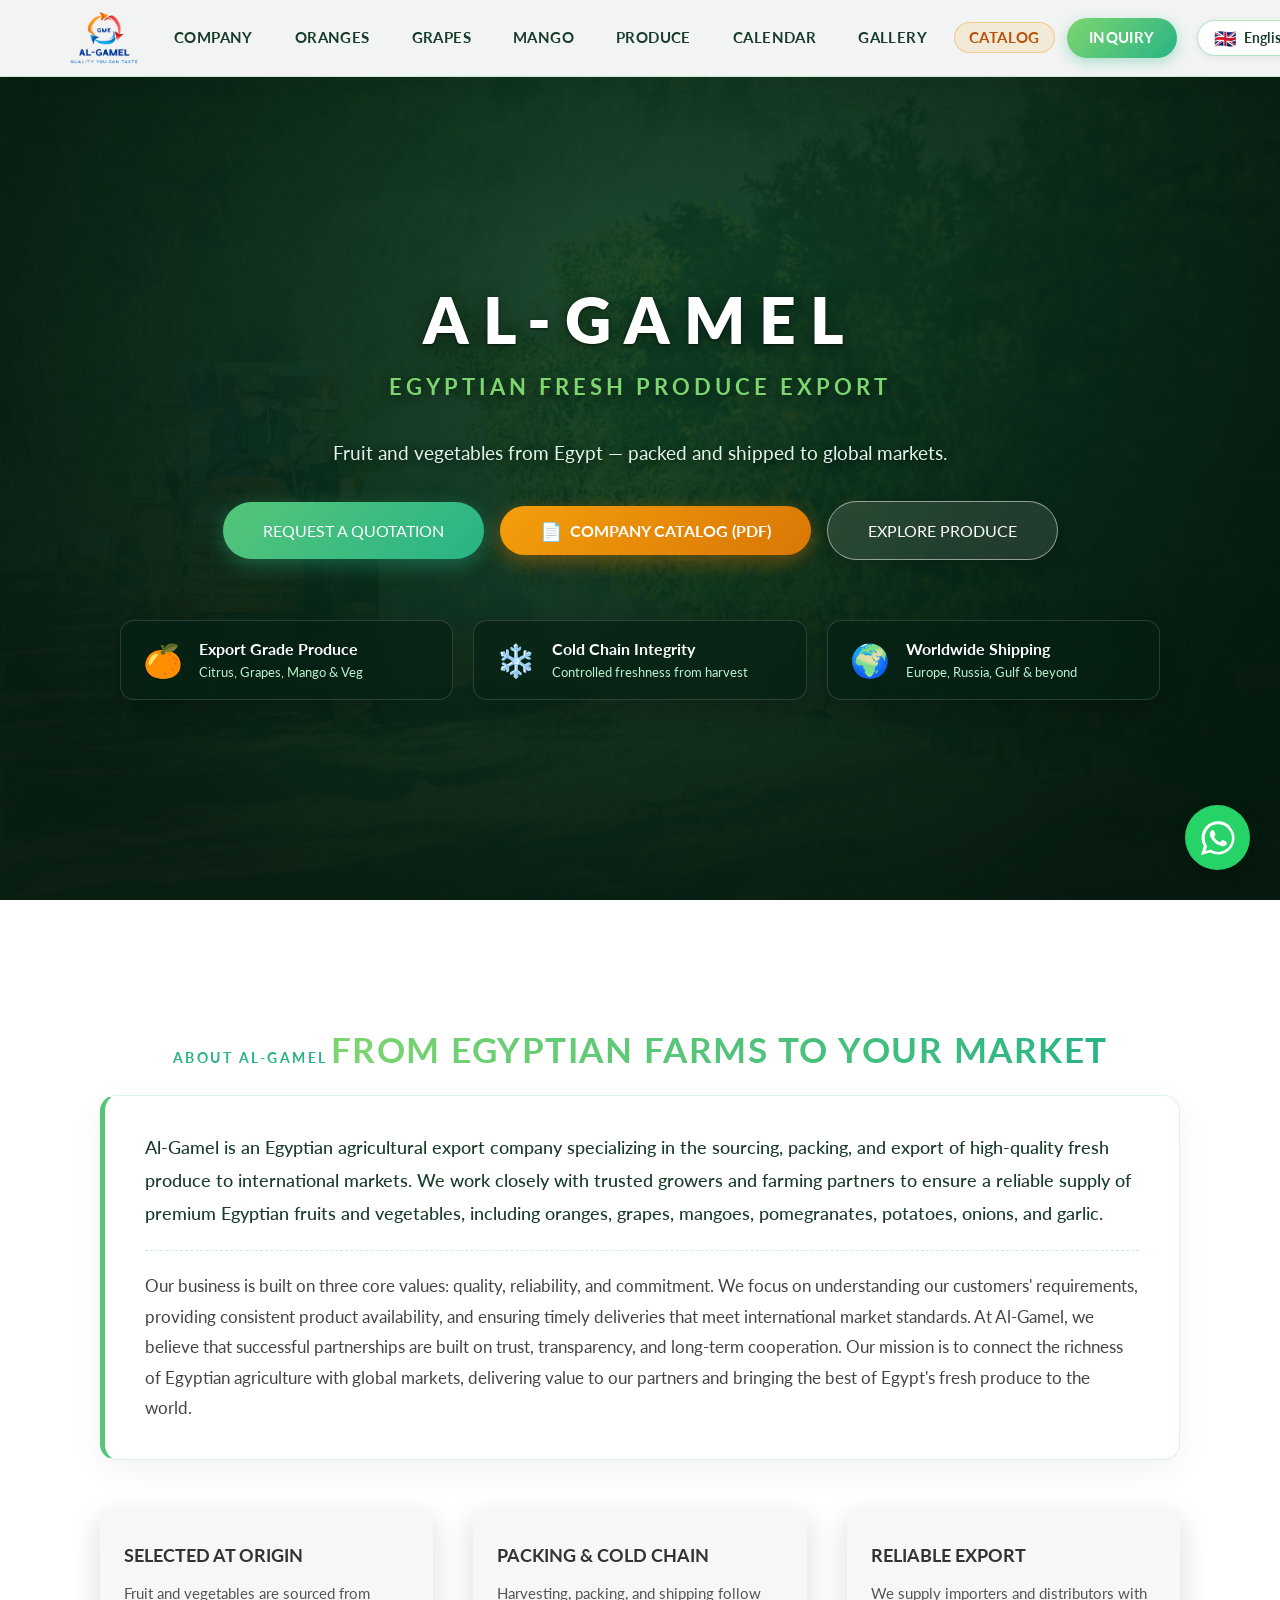
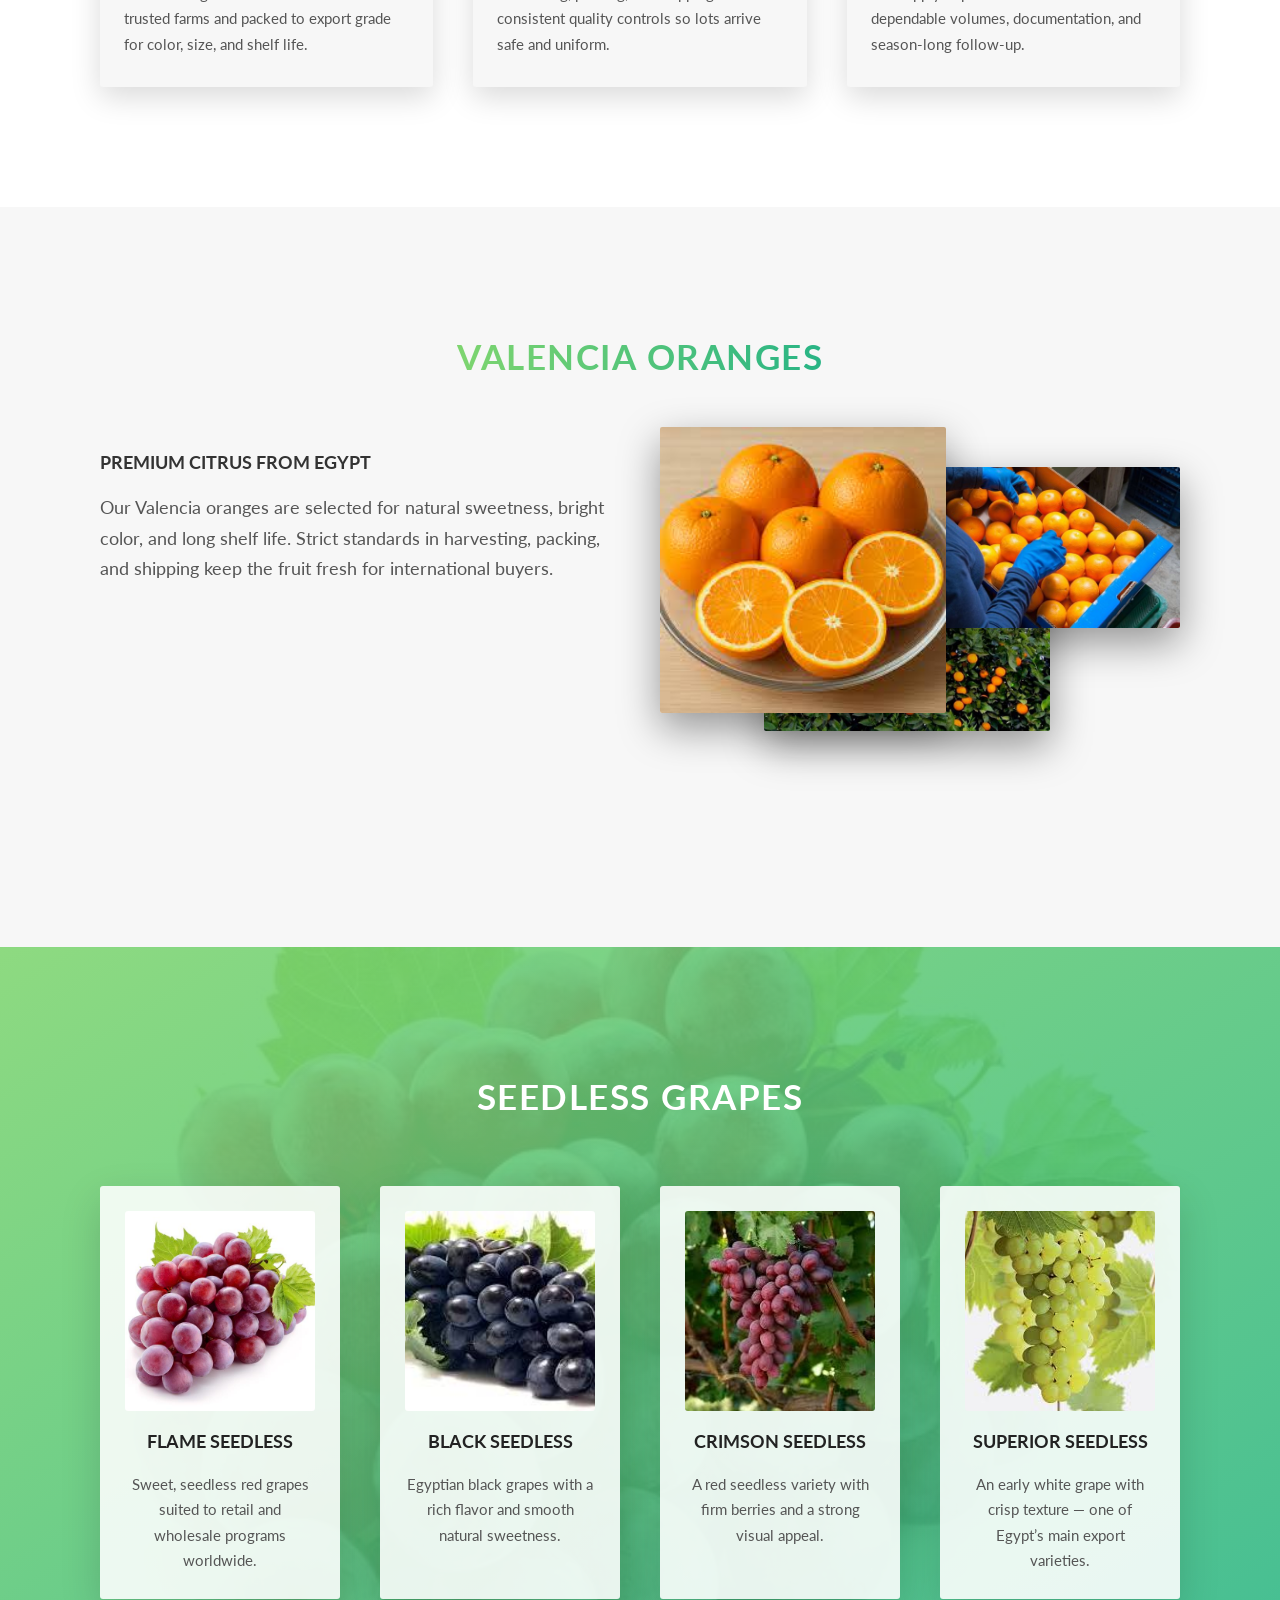
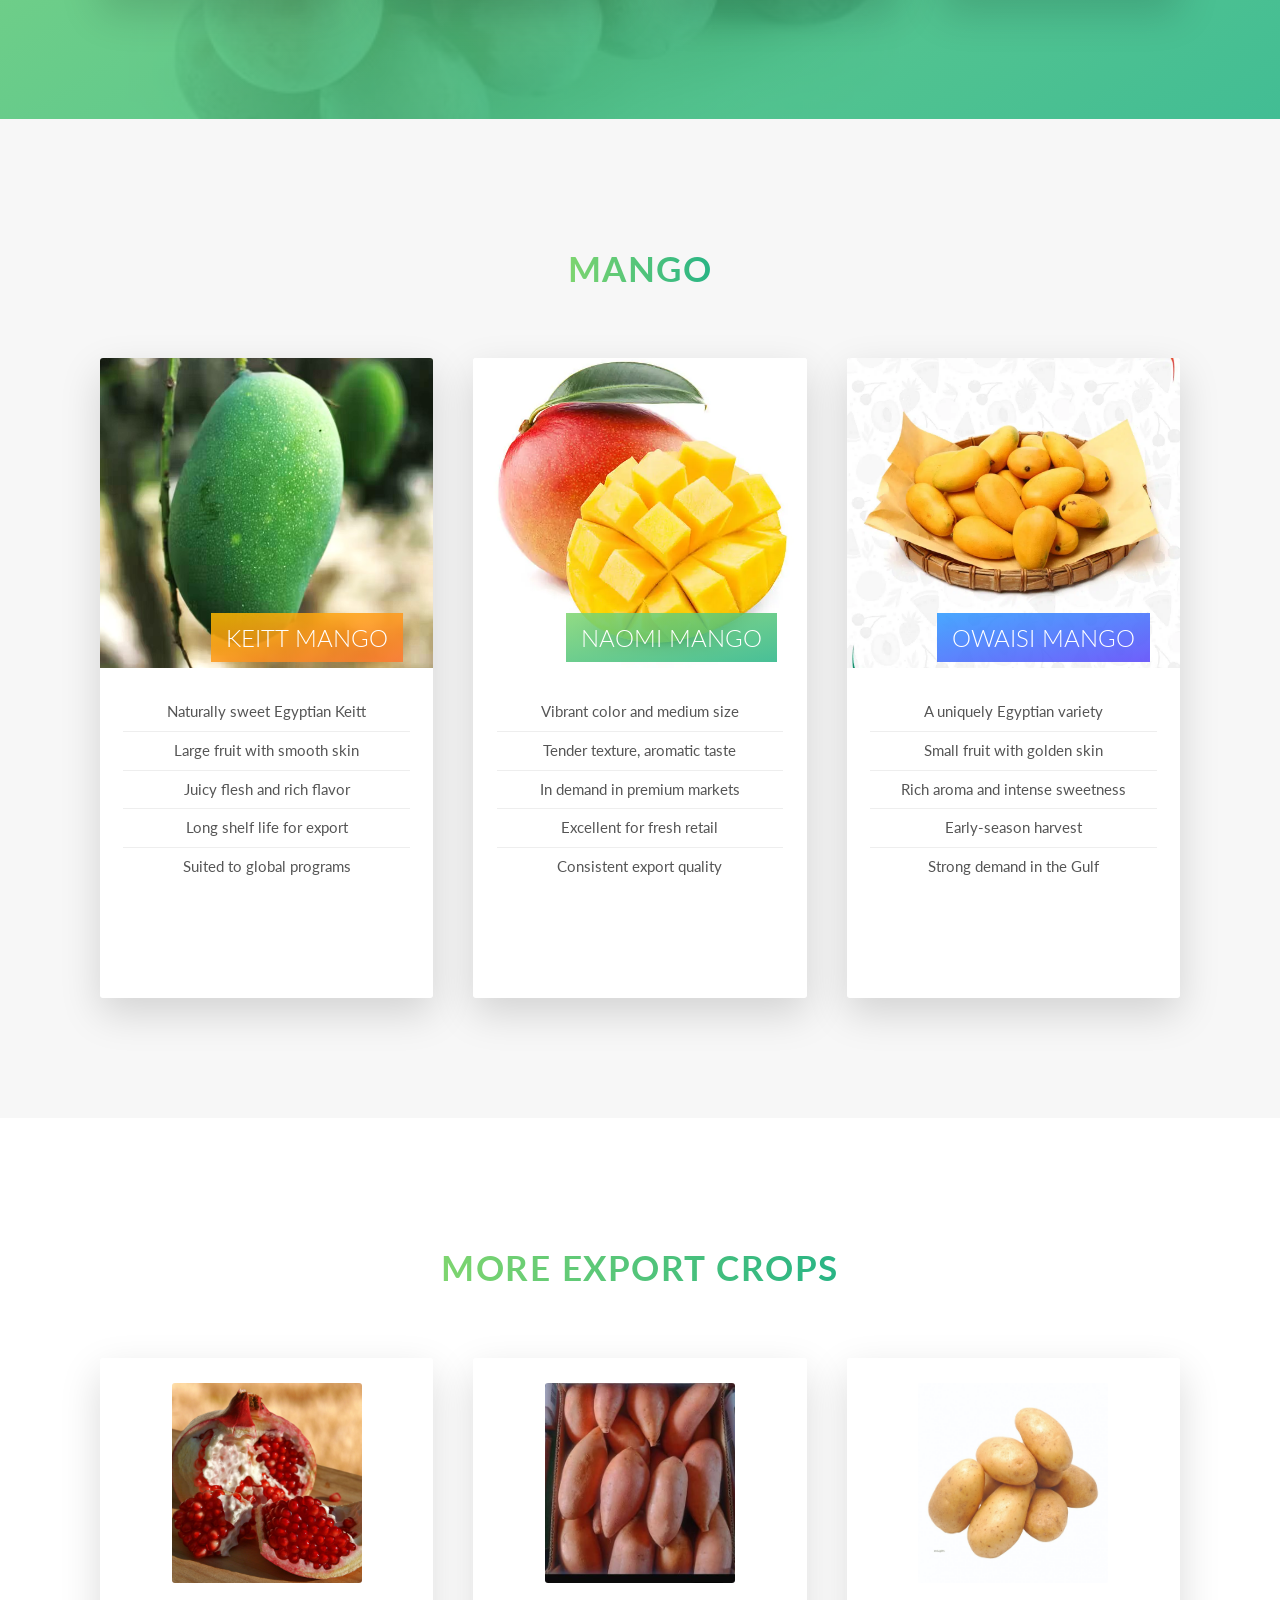
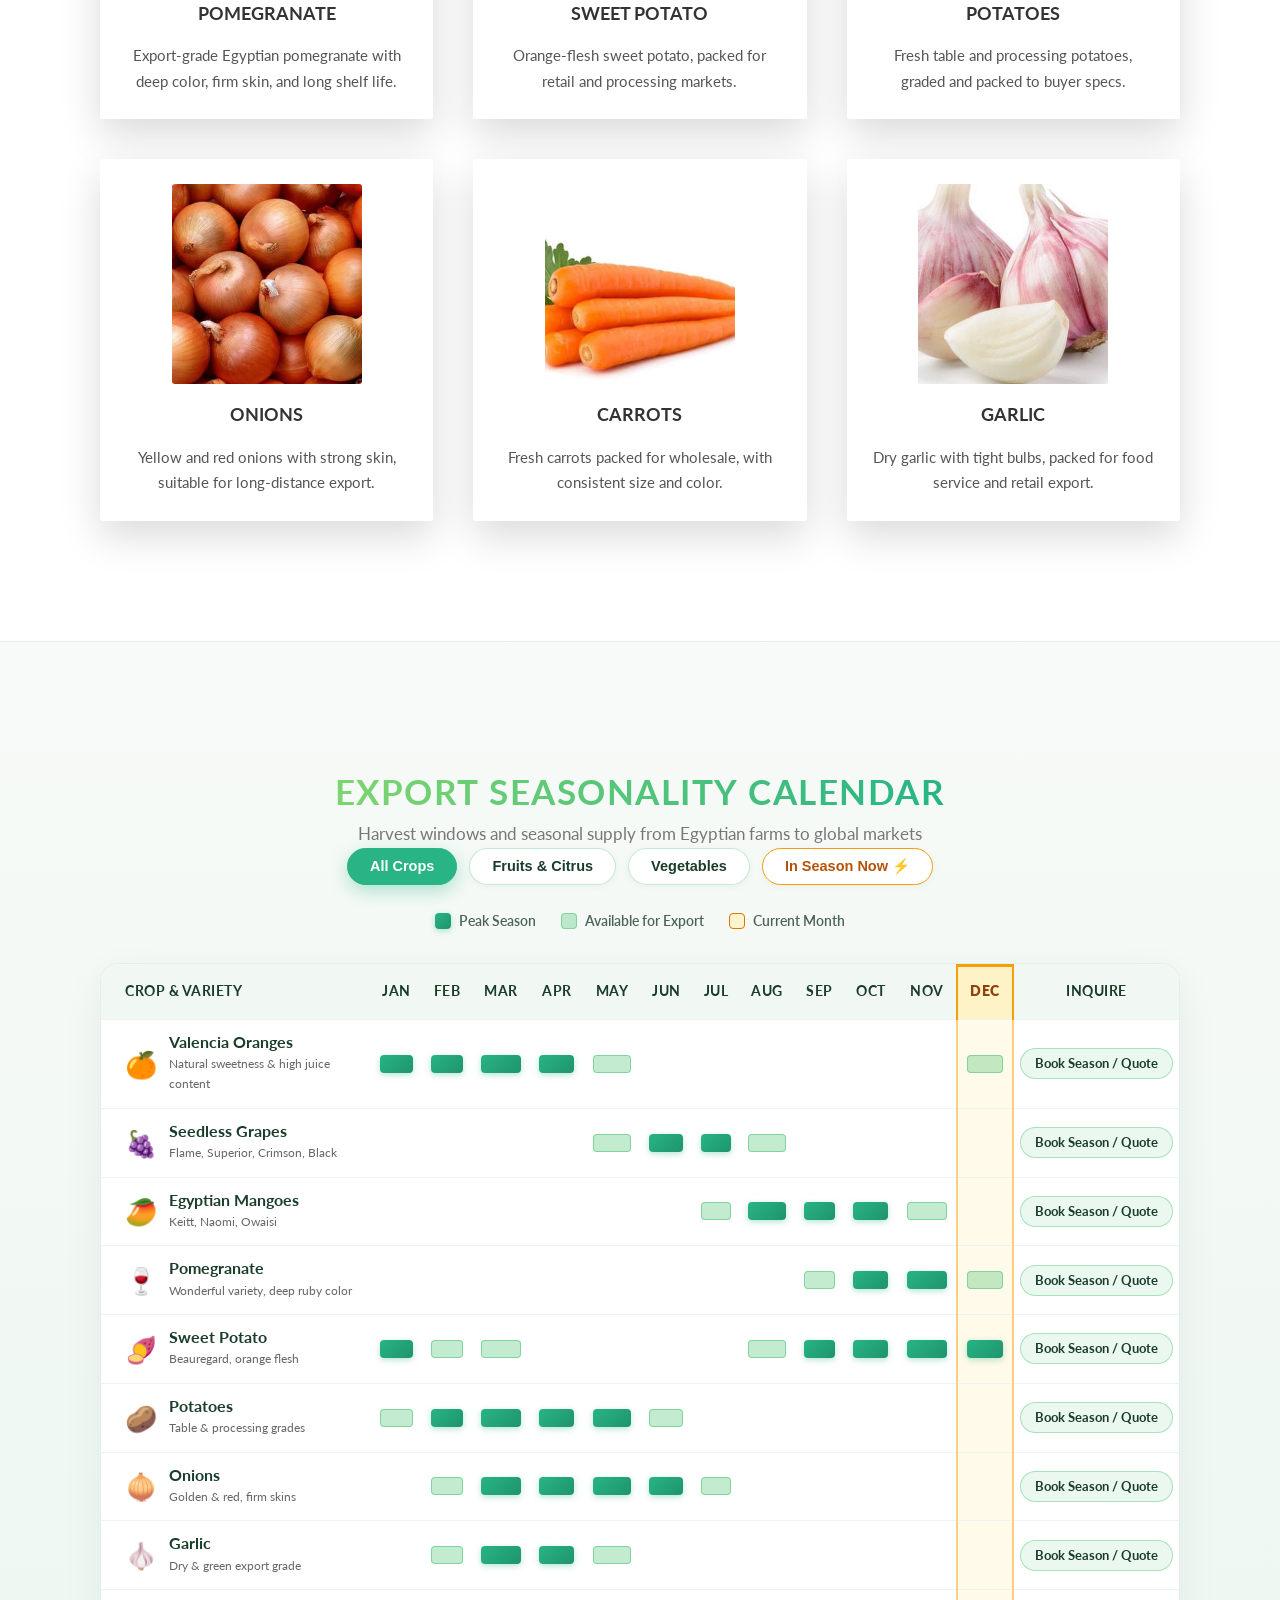
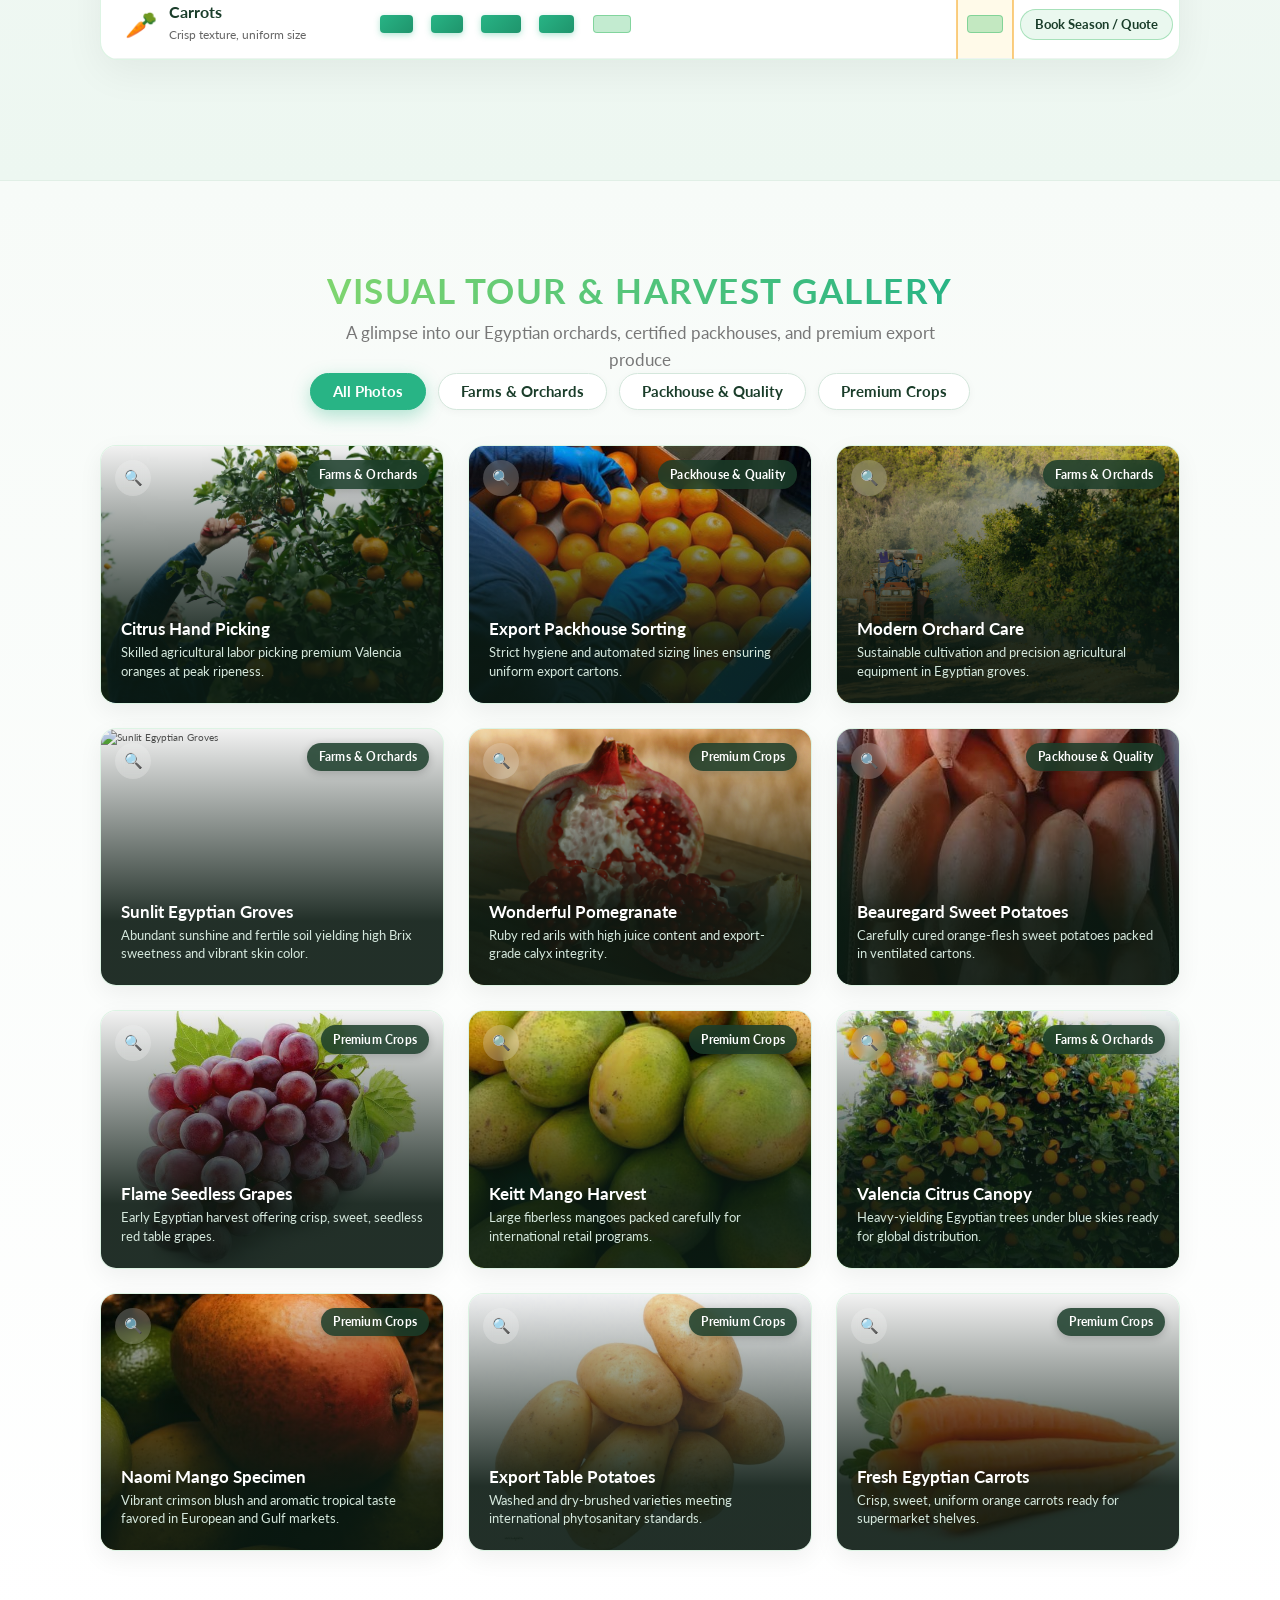
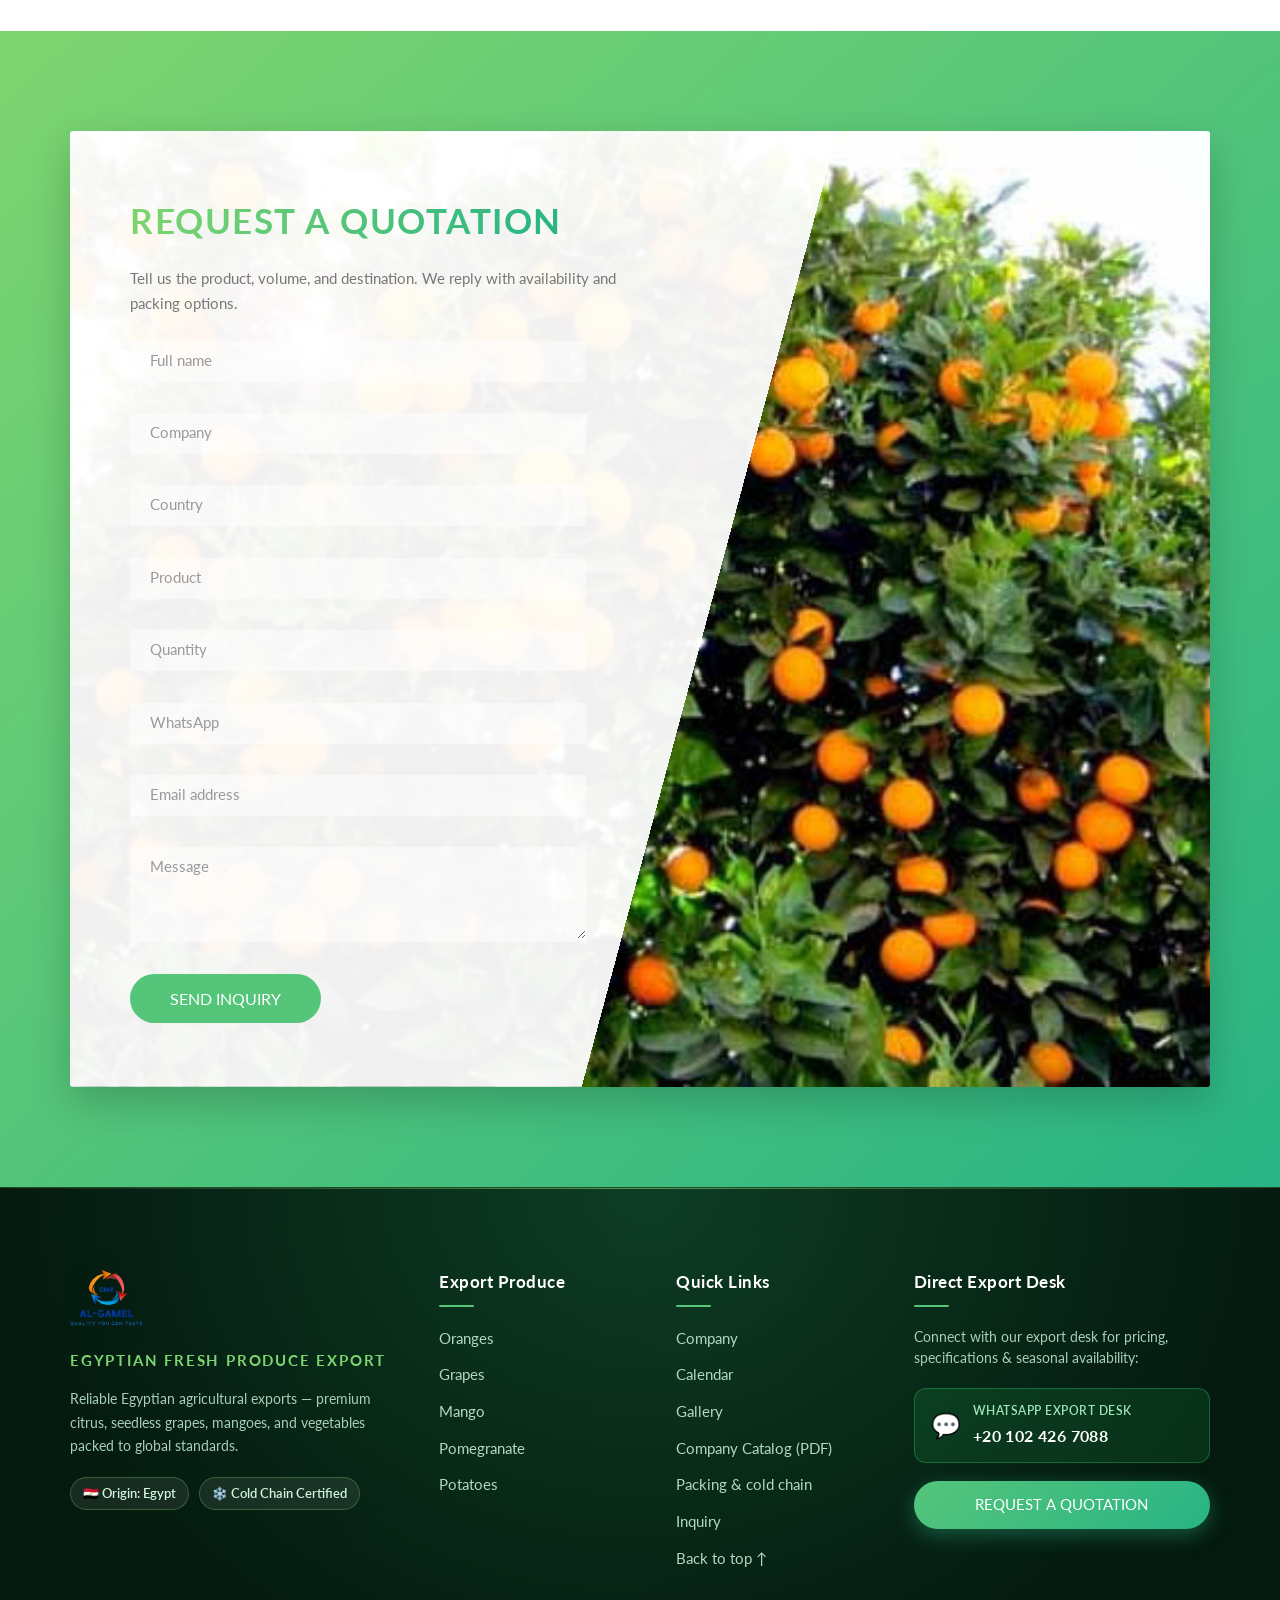
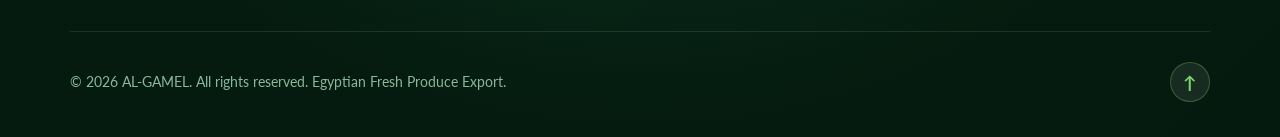
==== commit b79373ef: "feat: add company export catalog button, digital modal & standalone printable catalog" ====
--- a/index.html
+++ b/index.html
@@ -8,7 +8,7 @@
         <link rel="preconnect" href="https://fonts.googleapis.com">
         <link rel="preconnect" href="https://fonts.gstatic.com" crossorigin>
         <link href="https://fonts.googleapis.com/css2?family=Cairo:wght@400;600;700;800&family=Lato:wght@400;700&display=swap" rel="stylesheet">
-        <link rel="stylesheet" href="css/style.css?v=2.3">
+        <link rel="stylesheet" href="css/style.css?v=2.4">
         <link rel="shortcut icon" type="image/png" href="img/favicon.png">
     </head>
     <body>
@@ -28,6 +28,7 @@
                             <li><a href="#produce" class="nav__link" data-i18n="nav_produce">Produce</a></li>
                             <li><a href="#calendar" class="nav__link" data-i18n="nav_calendar">Calendar</a></li>
                             <li><a href="#gallery" class="nav__link" data-i18n="nav_gallery">Gallery</a></li>
+                            <li><button type="button" class="nav__link nav__link--catalog" id="navCatalogBtn" data-i18n="nav_catalog">Catalog 📄</button></li>
                             <li><a href="#inquiry" class="nav__link nav__link--cta" data-i18n="nav_inquiry">Inquiry</a></li>
                         </ul>
                     </div>
@@ -82,6 +83,10 @@
                 <p class="hero__lead" data-i18n="hero_lead">Fruit and vegetables from Egypt — packed and shipped to global markets.</p>
                 <div class="hero__cta-group">
                     <a href="#inquiry" class="btn btn--primary" data-i18n="hero_cta">Request a quotation</a>
+                    <button type="button" class="btn btn--catalog" id="heroCatalogBtn">
+                        <span class="btn__icon" aria-hidden="true">📄</span>
+                        <span data-i18n="hero_catalog">Company Catalog (PDF)</span>
+                    </button>
                     <a href="#produce" class="btn btn--ghost" data-i18n="hero_explore">Explore Produce</a>
                 </div>
 
@@ -913,6 +918,7 @@
                             <li><a href="#company" data-i18n="nav_company">About Company</a></li>
                             <li><a href="#calendar" data-i18n="nav_calendar">Season Calendar</a></li>
                             <li><a href="#gallery" data-i18n="nav_gallery">Gallery</a></li>
+                            <li><a href="catalog.html" target="_blank" data-i18n="hero_catalog">Company Catalog (PDF)</a></li>
                             <li><a href="#oranges" data-i18n="company_card2_title">Packing &amp; Cold Chain</a></li>
                             <li><a href="#inquiry" data-i18n="nav_inquiry">Request Quotation</a></li>
                             <li><a href="#top" data-i18n="footer_back_top">Back to top ↑</a></li>
@@ -958,7 +964,147 @@
             </svg>
         </a>
 
-        <script src="js/translations.js?v=2.3"></script>
-        <script src="js/main.js?v=2.3"></script>
+        <!-- Company Export Catalog Modal -->
+        <div class="catalog-modal" id="catalogModal" role="dialog" aria-modal="true" aria-labelledby="catalogModalTitle" style="display: none;">
+            <div class="catalog-modal__backdrop" id="catalogModalBackdrop"></div>
+            <div class="catalog-modal__dialog">
+                <div class="catalog-modal__header">
+                    <div class="catalog-modal__brand">
+                        <img src="img/logo-green-2x.png" alt="AL-GAMEL" class="catalog-modal__logo">
+                        <div>
+                            <h2 class="catalog-modal__title" id="catalogModalTitle" data-i18n="catalog_modal_title">AL-GAMEL Fresh Produce Export Catalog 2026</h2>
+                            <p class="catalog-modal__subtitle" data-i18n="catalog_modal_subtitle">Official product specifications, export grades, packing standards, and shipping protocols</p>
+                        </div>
+                    </div>
+                    <button type="button" class="catalog-modal__close" id="catalogModalClose" aria-label="Close">&times;</button>
+                </div>
+
+                <!-- Top Quick Action Bar -->
+                <div class="catalog-modal__actions">
+                    <button type="button" class="btn-catalog-action btn-catalog-action--print" id="catalogPrintBtn">
+                        <span aria-hidden="true">🖨️</span>
+                        <span data-i18n="catalog_btn_print">Print / Save as PDF</span>
+                    </button>
+                    <a href="catalog.html" target="_blank" class="btn-catalog-action btn-catalog-action--view">
+                        <span aria-hidden="true">↗</span>
+                        <span>Full Page / PDF View</span>
+                    </a>
+                    <a href="https://wa.me/201024267088?text=Hello%20AL-GAMEL,%20I%20would%20like%20to%20inquire%20about%20your%202026%20Export%20Catalog" target="_blank" rel="noopener noreferrer" class="btn-catalog-action btn-catalog-action--wa">
+                        <span aria-hidden="true">💬</span>
+                        <span data-i18n="catalog_btn_wa">Inquire on WhatsApp</span>
+                    </a>
+                    <button type="button" class="btn-catalog-action btn-catalog-action--quote" id="catalogQuoteBtn">
+                        <span aria-hidden="true">📝</span>
+                        <span data-i18n="catalog_btn_quote">Request Quotation</span>
+                    </button>
+                </div>
+
+                <div class="catalog-modal__body">
+                    <!-- Overview Card -->
+                    <div class="catalog-card">
+                        <h3 class="catalog-card__title" data-i18n="catalog_overview_title">Company Profile &amp; Export Quality</h3>
+                        <p class="catalog-card__text" data-i18n="catalog_overview_text">AL-GAMEL is a specialized Egyptian agricultural exporter supplying international markets with premium citrus, seedless grapes, mangoes, and vegetables. We operate under strict GlobalG.A.P and ISO hygiene standards with end-to-end cold chain management.</p>
+                        <div class="catalog-badges">
+                            <span class="catalog-badge">🇪🇬 Origin: Egypt</span>
+                            <span class="catalog-badge">✓ GlobalG.A.P Certified</span>
+                            <span class="catalog-badge">❄️ Controlled Reefer +0°C to +12°C</span>
+                            <span class="catalog-badge">📦 EUR-Pallet 100x120 &amp; 80x120</span>
+                        </div>
+                    </div>
+
+                    <!-- Specifications Table -->
+                    <div class="catalog-table-wrapper">
+                        <h3 class="catalog-card__title" data-i18n="catalog_table_title">Product Specifications &amp; Packaging Matrix</h3>
+                        <div class="catalog-table-scroll">
+                            <table class="catalog-table">
+                                <thead>
+                                    <tr>
+                                        <th data-i18n="catalog_col_product">Crop &amp; Variety</th>
+                                        <th data-i18n="catalog_col_sizes">Sizes / Calibers</th>
+                                        <th data-i18n="catalog_col_packaging">Packaging &amp; Net Weight</th>
+                                        <th data-i18n="catalog_col_container">Reefer Container Load</th>
+                                        <th data-i18n="catalog_col_temp">Storage Temp</th>
+                                    </tr>
+                                </thead>
+                                <tbody>
+                                    <tr>
+                                        <td><strong>🍊 Valencia &amp; Navel Oranges</strong></td>
+                                        <td>48, 56, 64, 72, 80, 88, 100, 113, 125</td>
+                                        <td>15 kg Telescopic / Open Top cartons (16 kg gross) or 500 kg bins</td>
+                                        <td>20 Pallets (1,600 cartons = 24 MT) / 40ft HC Reefer</td>
+                                        <td>+2°C to +4°C (RH 85-90%)</td>
+                                    </tr>
+                                    <tr>
+                                        <td><strong>🍇 Seedless Grapes</strong> (Flame, Superior, Crimson, Black)</td>
+                                        <td>16mm to 22mm+ berry diameter, 16-18° Brix</td>
+                                        <td>4.5 kg loose cartons or 10 x 500g punnets with carry bag (5 kg net)</td>
+                                        <td>20 Pallets (2,400 to 2,600 cartons = 12-13 MT)</td>
+                                        <td>0°C to +1°C (RH 90-95%)</td>
+                                    </tr>
+                                    <tr>
+                                        <td><strong>🥭 Egyptian Mangoes</strong> (Keitt, Naomi, Owaisi)</td>
+                                        <td>Counts: 6, 7, 8, 9, 10, 12 per carton (300g to 800g/fruit)</td>
+                                        <td>4 kg &amp; 5 kg open-top / telescopic export cartons</td>
+                                        <td>20 Pallets (2,800 to 3,200 cartons = 12-14 MT)</td>
+                                        <td>+10°C to +12°C</td>
+                                    </tr>
+                                    <tr>
+                                        <td><strong>🍎 Wonderful Pomegranate</strong></td>
+                                        <td>Counts: 6, 7, 8, 9, 10, 12, 14 (300g to 600g+)</td>
+                                        <td>4.5 kg / 5 kg flat export cartons</td>
+                                        <td>20 Pallets (2,400 cartons = 11-12 MT)</td>
+                                        <td>+5°C to +6°C</td>
+                                    </tr>
+                                    <tr>
+                                        <td><strong>🍠 Sweet Potatoes</strong> (Beauregard)</td>
+                                        <td>L1 (300-450g), L2 (450-600g), M (150-300g), S1 (80-150g)</td>
+                                        <td>6 kg carton or 10 kg carton (cured &amp; washed)</td>
+                                        <td>20 Pallets (2,200 to 2,400 cartons = 22-24 MT)</td>
+                                        <td>+12°C to +14°C</td>
+                                    </tr>
+                                    <tr>
+                                        <td><strong>🥔 Export Potatoes</strong> (Spunta, Hermes, Rosetta)</td>
+                                        <td>35/55mm, 45/65mm, 55mm+</td>
+                                        <td>10 kg &amp; 25 kg PP mesh bags or 1,250 kg jumbo bags</td>
+                                        <td>20 Pallets (1,000 bags of 25kg = 25 MT)</td>
+                                        <td>+4°C to +7°C</td>
+                                    </tr>
+                                    <tr>
+                                        <td><strong>🧅 Egyptian Onions</strong> (Golden &amp; Red)</td>
+                                        <td>40/60mm, 50/70mm, 60/80mm, 70/90mm+</td>
+                                        <td>10 kg &amp; 25 kg red/yellow woven mesh bags</td>
+                                        <td>20 Pallets (1,000 bags of 25kg = 25 MT)</td>
+                                        <td>0°C to +2°C (Dry ventilated)</td>
+                                    </tr>
+                                    <tr>
+                                        <td><strong>🧄 Fresh &amp; Dry Garlic</strong> (White &amp; Red)</td>
+                                        <td>40mm, 45mm, 50mm, 55mm, 60mm+</td>
+                                        <td>5 kg cartons or 5 kg/10 kg mesh bags</td>
+                                        <td>20 Pallets (24-25 MT)</td>
+                                        <td>-1°C to 0°C</td>
+                                    </tr>
+                                    <tr>
+                                        <td><strong>🥕 Fresh Egyptian Carrots</strong></td>
+                                        <td>Length: 15-20cm, Diameter: 25-40mm (hydrocooled)</td>
+                                        <td>5 kg &amp; 10 kg PE lined cartons or 1 kg pre-packs</td>
+                                        <td>20 Pallets (24 MT)</td>
+                                        <td>0°C to +1°C (RH 95%)</td>
+                                    </tr>
+                                </tbody>
+                            </table>
+                        </div>
+                    </div>
+
+                    <!-- Quality & Documentation Card -->
+                    <div class="catalog-card">
+                        <h3 class="catalog-card__title" data-i18n="catalog_cert_title">Quality Inspection &amp; Shipping Documents</h3>
+                        <p class="catalog-card__text" data-i18n="catalog_cert_text">Every export shipment is inspected by the Egyptian Ministry of Agriculture and accompanied by Phytosanitary Certificate, Certificate of Origin, Bill of Lading, Commercial Invoice, Packing List, and temperature recorder data loggers.</p>
+                    </div>
+                </div>
+            </div>
+        </div>
+
+        <script src="js/translations.js?v=2.4"></script>
+        <script src="js/main.js?v=2.4"></script>
     </body>
 </html>
--- a/css/style.css
+++ b/css/style.css
@@ -549,6 +549,55 @@
     box-shadow: 0 1rem 2.4rem rgba(0, 0, 0, 0.3);
 }
 
+.btn--catalog {
+    background: linear-gradient(135deg, #f59e0b 0%, #d97706 100%);
+    color: #ffffff;
+    border: none;
+    box-shadow: 0 6px 20px rgba(217, 119, 6, 0.45);
+    display: inline-flex;
+    align-items: center;
+    gap: 0.8rem;
+    font-weight: 700;
+    cursor: pointer;
+    text-decoration: none;
+    font-family: inherit;
+}
+
+.btn--catalog:hover {
+    background: linear-gradient(135deg, #fbbf24 0%, #d97706 100%);
+    box-shadow: 0 1rem 2.6rem rgba(217, 119, 6, 0.65);
+    transform: translateY(-3px);
+    color: #ffffff;
+}
+
+.btn--catalog .btn__icon {
+    font-size: 1.8rem;
+    line-height: 1;
+}
+
+.nav__link--catalog {
+    background: rgba(245, 158, 11, 0.12);
+    color: #b45309 !important;
+    border: 1px solid rgba(245, 158, 11, 0.4);
+    border-radius: 9999px;
+    padding: 0.6rem 1.4rem !important;
+    font-weight: 700 !important;
+    cursor: pointer;
+    display: inline-flex;
+    align-items: center;
+    gap: 0.5rem;
+    transition: all 0.25s ease;
+    font-family: inherit;
+}
+
+.nav__link--catalog:hover {
+    background: #f59e0b !important;
+    color: #ffffff !important;
+    border-color: #f59e0b !important;
+    transform: translateY(-1px);
+    box-shadow: 0 4px 12px rgba(245, 158, 11, 0.35);
+}
+
 .hero__stats {
     width: 100%;
     max-width: 104rem;
@@ -1769,6 +1818,302 @@
     }
 }
 
+/* ==========================================================================
+   Company Export Catalog Modal
+   ========================================================================== */
+.catalog-modal {
+    position: fixed;
+    inset: 0;
+    z-index: 100000;
+    display: flex;
+    align-items: center;
+    justify-content: center;
+    padding: 2.5rem 1.5rem;
+    opacity: 0;
+    pointer-events: none;
+    transition: opacity 0.3s ease;
+}
+
+.catalog-modal.is-open {
+    opacity: 1;
+    pointer-events: auto;
+}
+
+.catalog-modal__backdrop {
+    position: absolute;
+    inset: 0;
+    background: rgba(8, 24, 15, 0.88);
+    backdrop-filter: blur(8px);
+    -webkit-backdrop-filter: blur(8px);
+}
+
+.catalog-modal__dialog {
+    position: relative;
+    z-index: 2;
+    background: #ffffff;
+    border-radius: 2rem;
+    max-width: 105rem;
+    width: 100%;
+    max-height: 90vh;
+    display: flex;
+    flex-direction: column;
+    box-shadow: 0 2.5rem 7rem rgba(0, 0, 0, 0.5);
+    border: 1px solid rgba(85, 197, 122, 0.35);
+    overflow: hidden;
+    animation: modalPop 0.35s cubic-bezier(0.2, 0.8, 0.2, 1);
+}
+
+@keyframes modalPop {
+    0% { transform: scale(0.94) translateY(20px); opacity: 0; }
+    100% { transform: scale(1) translateY(0); opacity: 1; }
+}
+
+.catalog-modal__header {
+    background: linear-gradient(135deg, #11281c 0%, #1a3d2a 100%);
+    color: #ffffff;
+    padding: 2.5rem 3.5rem;
+    display: flex;
+    align-items: center;
+    justify-content: space-between;
+    gap: 2rem;
+    border-bottom: 2px solid rgba(85, 197, 122, 0.3);
+}
+
+.catalog-modal__brand {
+    display: flex;
+    align-items: center;
+    gap: 1.8rem;
+}
+
+.catalog-modal__logo {
+    height: 5.6rem;
+    width: auto;
+    filter: drop-shadow(0 2px 6px rgba(0, 0, 0, 0.3));
+}
+
+.catalog-modal__title {
+    font-size: 2.2rem;
+    font-weight: 800;
+    color: #ffffff;
+    line-height: 1.25;
+}
+
+.catalog-modal__subtitle {
+    font-size: 1.35rem;
+    color: #c2e2cf;
+    margin-top: 0.4rem;
+}
+
+.catalog-modal__close {
+    background: rgba(255, 255, 255, 0.12);
+    border: none;
+    color: #ffffff;
+    font-size: 3.2rem;
+    line-height: 1;
+    width: 4.2rem;
+    height: 4.2rem;
+    border-radius: 50%;
+    cursor: pointer;
+    display: flex;
+    align-items: center;
+    justify-content: center;
+    transition: all 0.2s ease;
+    flex-shrink: 0;
+}
+
+.catalog-modal__close:hover {
+    background: rgba(239, 68, 68, 0.85);
+    transform: scale(1.1);
+}
+
+.catalog-modal__actions {
+    background: #f1f8f4;
+    padding: 1.4rem 3.5rem;
+    display: flex;
+    align-items: center;
+    gap: 1.2rem;
+    flex-wrap: wrap;
+    border-bottom: 1px solid #d4e7dc;
+}
+
+.btn-catalog-action {
+    display: inline-flex;
+    align-items: center;
+    gap: 0.7rem;
+    padding: 0.8rem 1.6rem;
+    border-radius: 9999px;
+    font-size: 1.3rem;
+    font-weight: 700;
+    text-decoration: none;
+    cursor: pointer;
+    transition: all 0.2s ease;
+    border: none;
+    font-family: inherit;
+}
+
+.btn-catalog-action--print {
+    background: var(--color-primary-dark);
+    color: #ffffff;
+    box-shadow: 0 2px 8px rgba(40, 180, 133, 0.3);
+}
+
+.btn-catalog-action--print:hover {
+    background: #197a58;
+    transform: translateY(-1px);
+}
+
+.btn-catalog-action--view {
+    background: #ffffff;
+    color: #1a3d2a;
+    border: 1.5px solid #d4e7dc;
+}
+
+.btn-catalog-action--view:hover {
+    background: #e6f4ec;
+    border-color: #28b485;
+}
+
+.btn-catalog-action--wa {
+    background: #25d366;
+    color: #ffffff;
+}
+
+.btn-catalog-action--wa:hover {
+    background: #1eb956;
+    transform: translateY(-1px);
+}
+
+.btn-catalog-action--quote {
+    background: #f59e0b;
+    color: #ffffff;
+    margin-left: auto;
+}
+
+.btn-catalog-action--quote:hover {
+    background: #d97706;
+    transform: translateY(-1px);
+}
+
+.catalog-modal__body {
+    padding: 3rem 3.5rem;
+    overflow-y: auto;
+    max-height: calc(90vh - 18rem);
+    background: #fafdfb;
+}
+
+.catalog-card {
+    background: #ffffff;
+    border-radius: 1.4rem;
+    padding: 2.2rem;
+    margin-bottom: 2.5rem;
+    border: 1px solid #d4e7dc;
+    box-shadow: 0 4px 16px rgba(0, 0, 0, 0.03);
+}
+
+.catalog-card__title {
+    font-size: 1.8rem;
+    color: #1a3d2a;
+    font-weight: 800;
+    margin-bottom: 1rem;
+}
+
+.catalog-card__text {
+    font-size: 1.45rem;
+    color: #4b6354;
+    line-height: 1.6;
+    margin-bottom: 1.5rem;
+}
+
+.catalog-badges {
+    display: flex;
+    flex-wrap: wrap;
+    gap: 0.8rem;
+}
+
+.catalog-badge {
+    background: #f1f8f4;
+    color: #1a3d2a;
+    border: 1px solid #c2e2cf;
+    padding: 0.5rem 1.2rem;
+    border-radius: 9999px;
+    font-size: 1.25rem;
+    font-weight: 700;
+}
+
+.catalog-table-wrapper {
+    background: #ffffff;
+    border-radius: 1.4rem;
+    padding: 2.2rem;
+    margin-bottom: 2.5rem;
+    border: 1px solid #d4e7dc;
+    box-shadow: 0 4px 16px rgba(0, 0, 0, 0.03);
+}
+
+.catalog-table-scroll {
+    overflow-x: auto;
+    margin-top: 1.4rem;
+    border-radius: 1rem;
+    border: 1px solid #edf4f0;
+}
+
+.catalog-table {
+    width: 100%;
+    min-width: 78rem;
+    border-collapse: collapse;
+    font-size: 1.3rem;
+}
+
+.catalog-table th {
+    background: #f1f8f4;
+    color: #1a3d2a;
+    font-weight: 800;
+    padding: 1.2rem 1.4rem;
+    border-bottom: 2px solid #d4e7dc;
+    text-align: left;
+}
+
+.catalog-table td {
+    padding: 1.2rem 1.4rem;
+    border-bottom: 1px solid #edf4f0;
+    color: #2c3e34;
+    vertical-align: top;
+    text-align: left;
+}
+
+.catalog-table tr:hover td {
+    background-color: #fcfefd;
+}
+
+@media only screen and (max-width: 56.25em) {
+    .catalog-modal__header {
+        padding: 2rem;
+    }
+    .catalog-modal__actions {
+        padding: 1.2rem 2rem;
+    }
+    .catalog-modal__body {
+        padding: 2rem;
+    }
+    .btn-catalog-action--quote {
+        margin-left: 0;
+    }
+}
+
+[dir="rtl"] .catalog-table th,
+[dir="rtl"] .catalog-table td {
+    text-align: right;
+}
+
+[dir="rtl"] .btn-catalog-action--quote {
+    margin-left: 0;
+    margin-right: auto;
+}
+
+[dir="rtl"] .catalog-modal__close {
+    margin-left: 0;
+    margin-right: auto;
+}
+
 .inquiry {
     max-width: var(--max-width);
     margin: 0 auto;
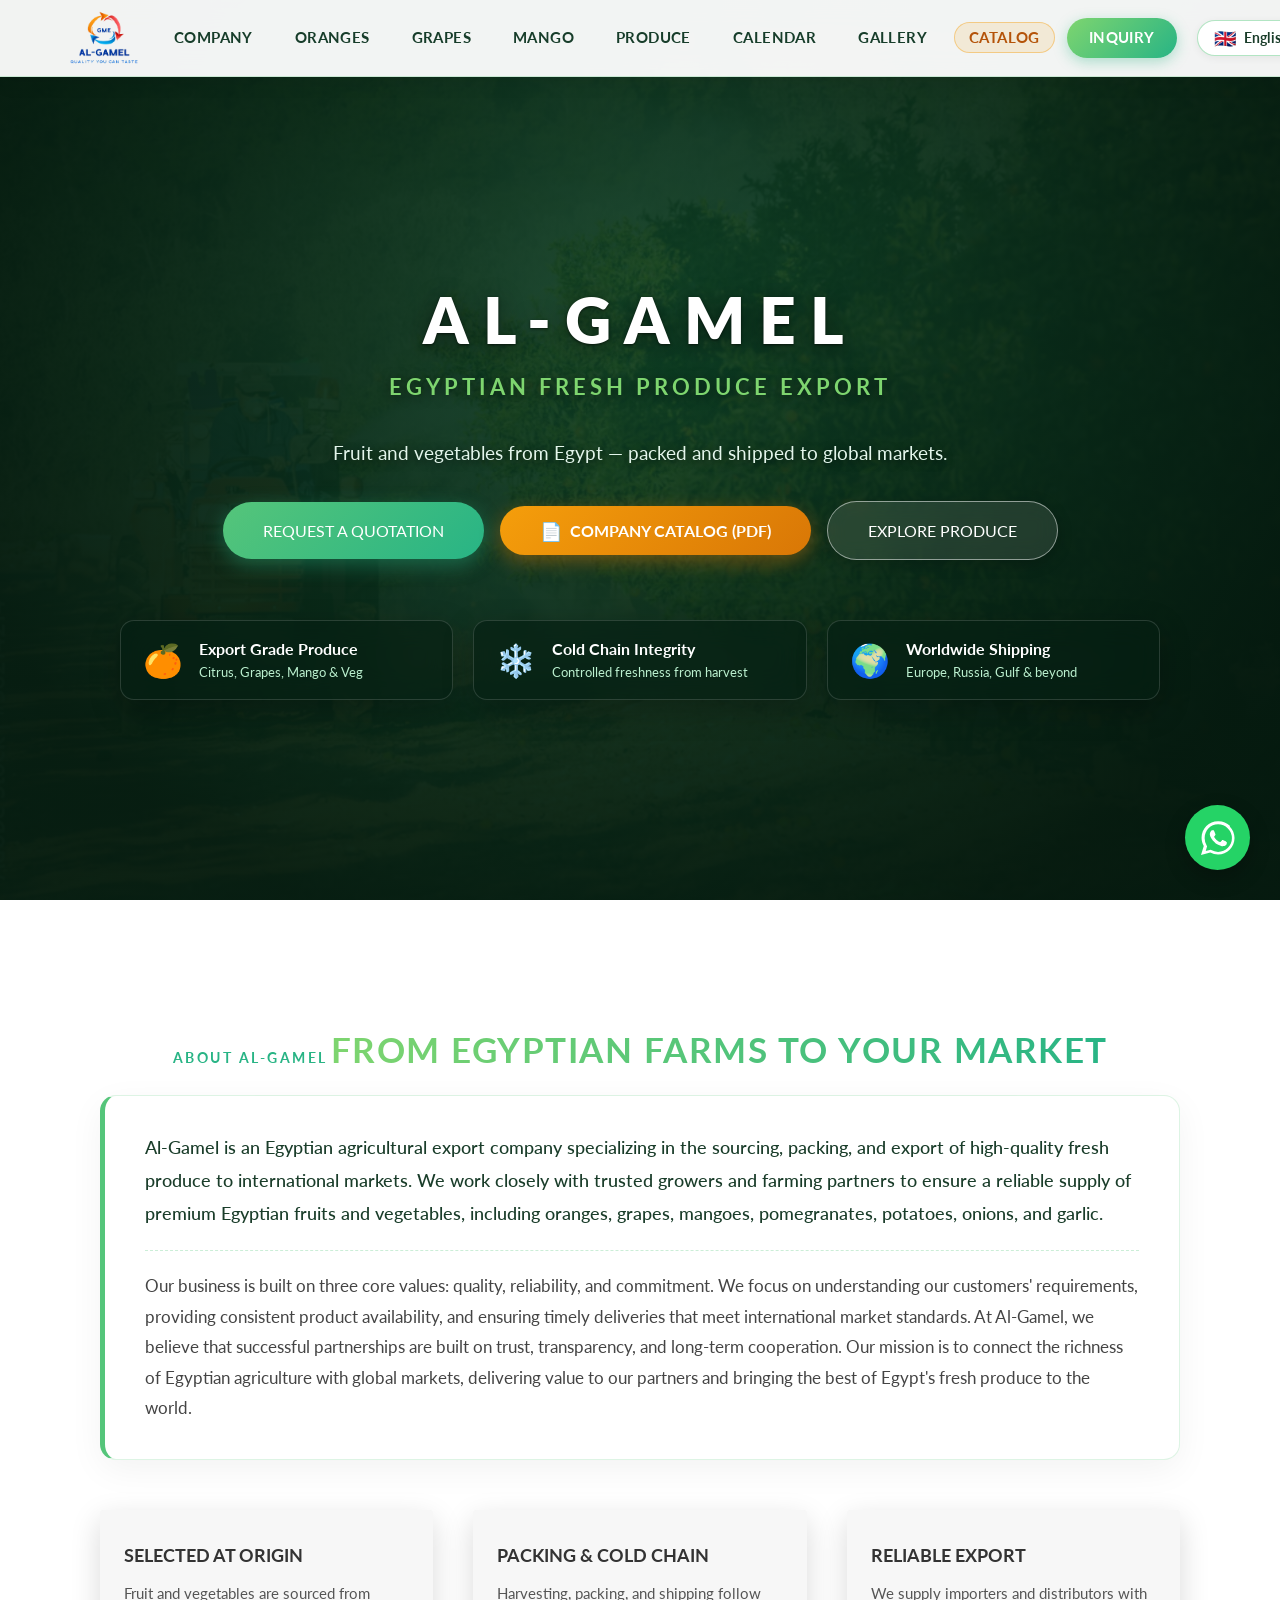
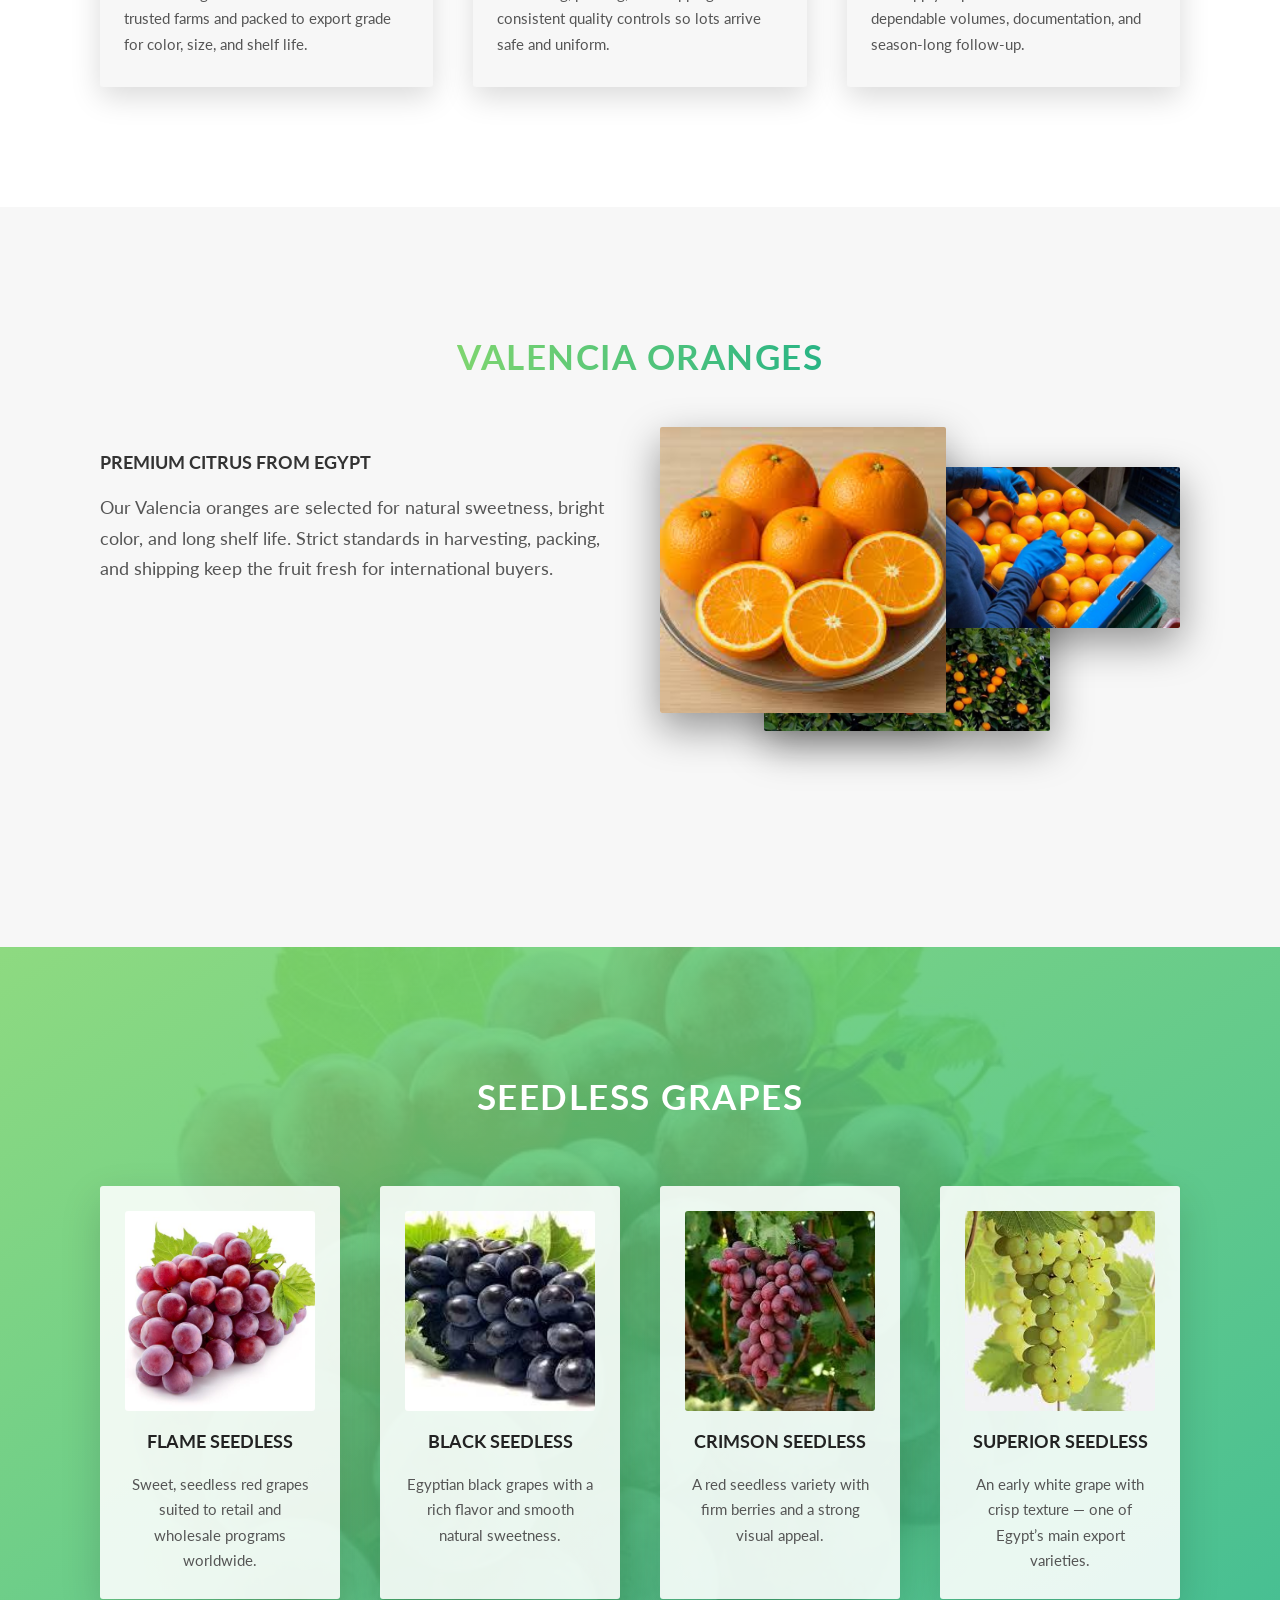
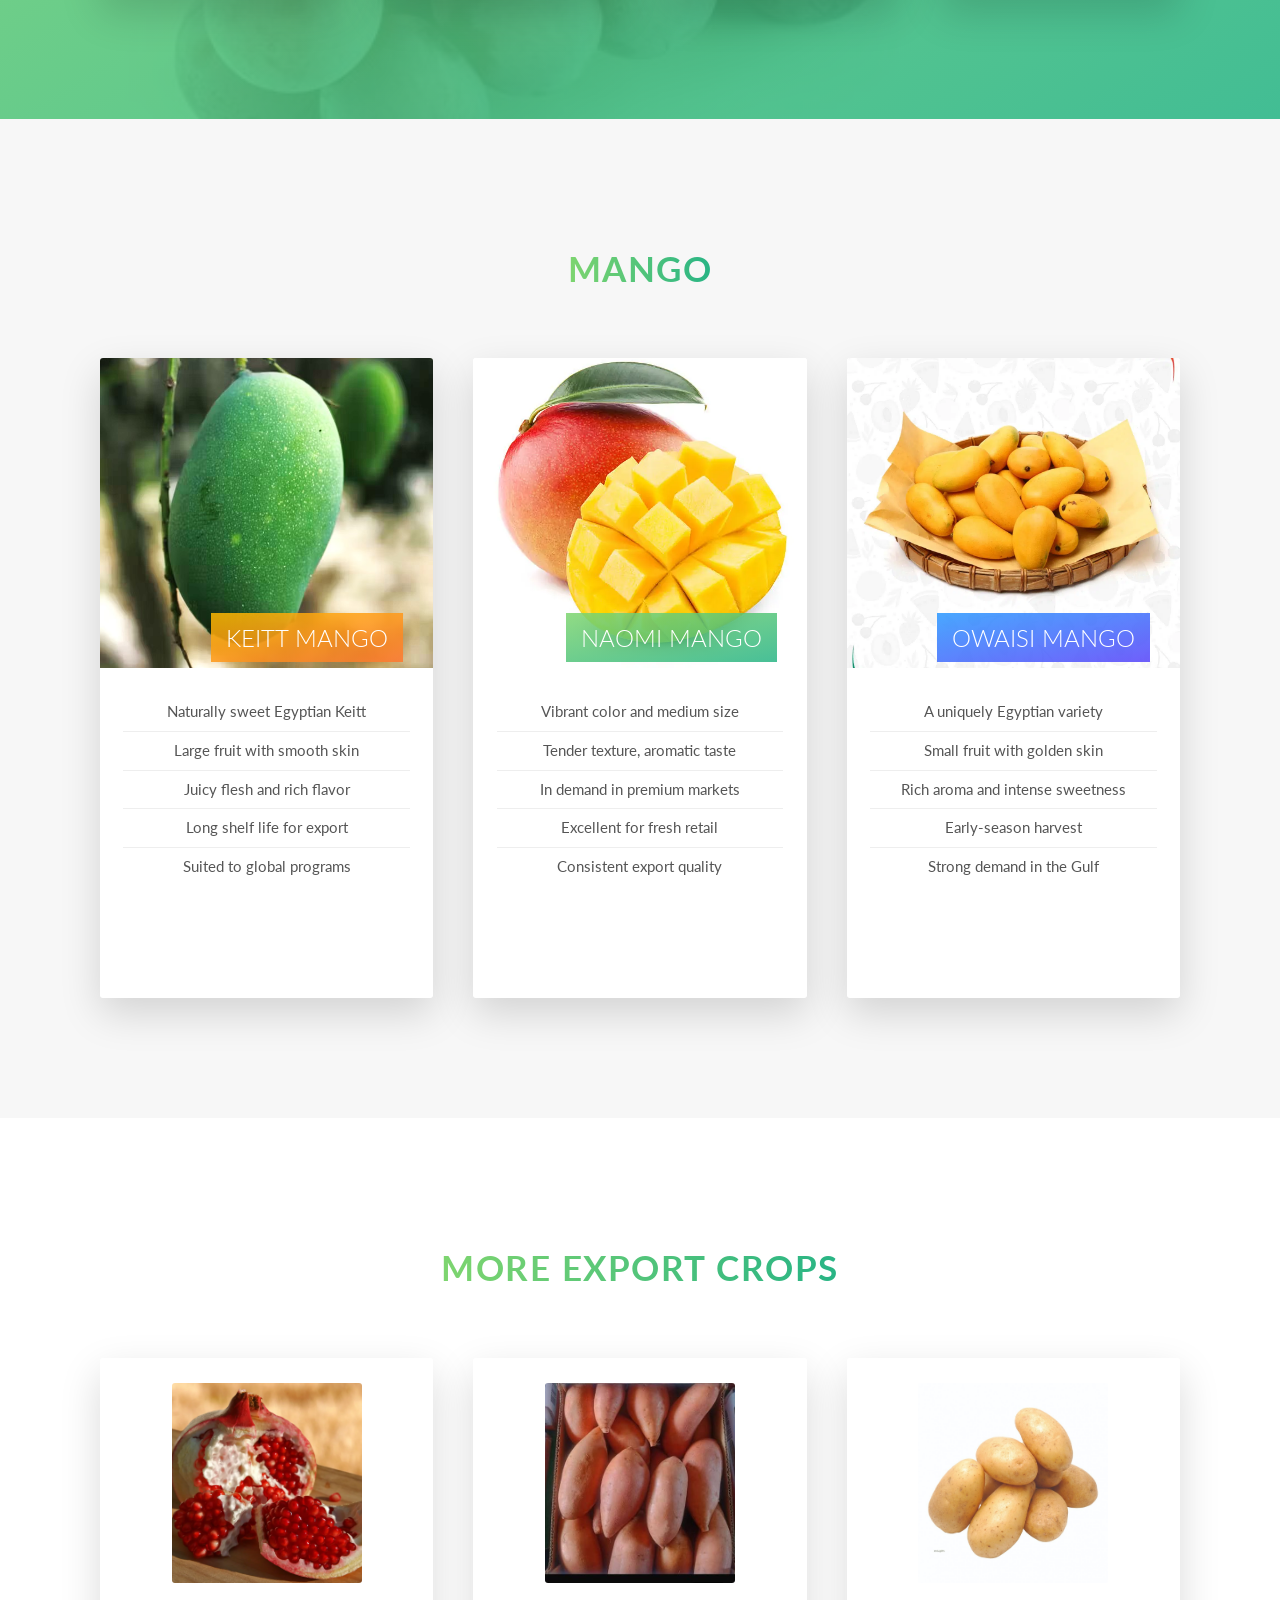
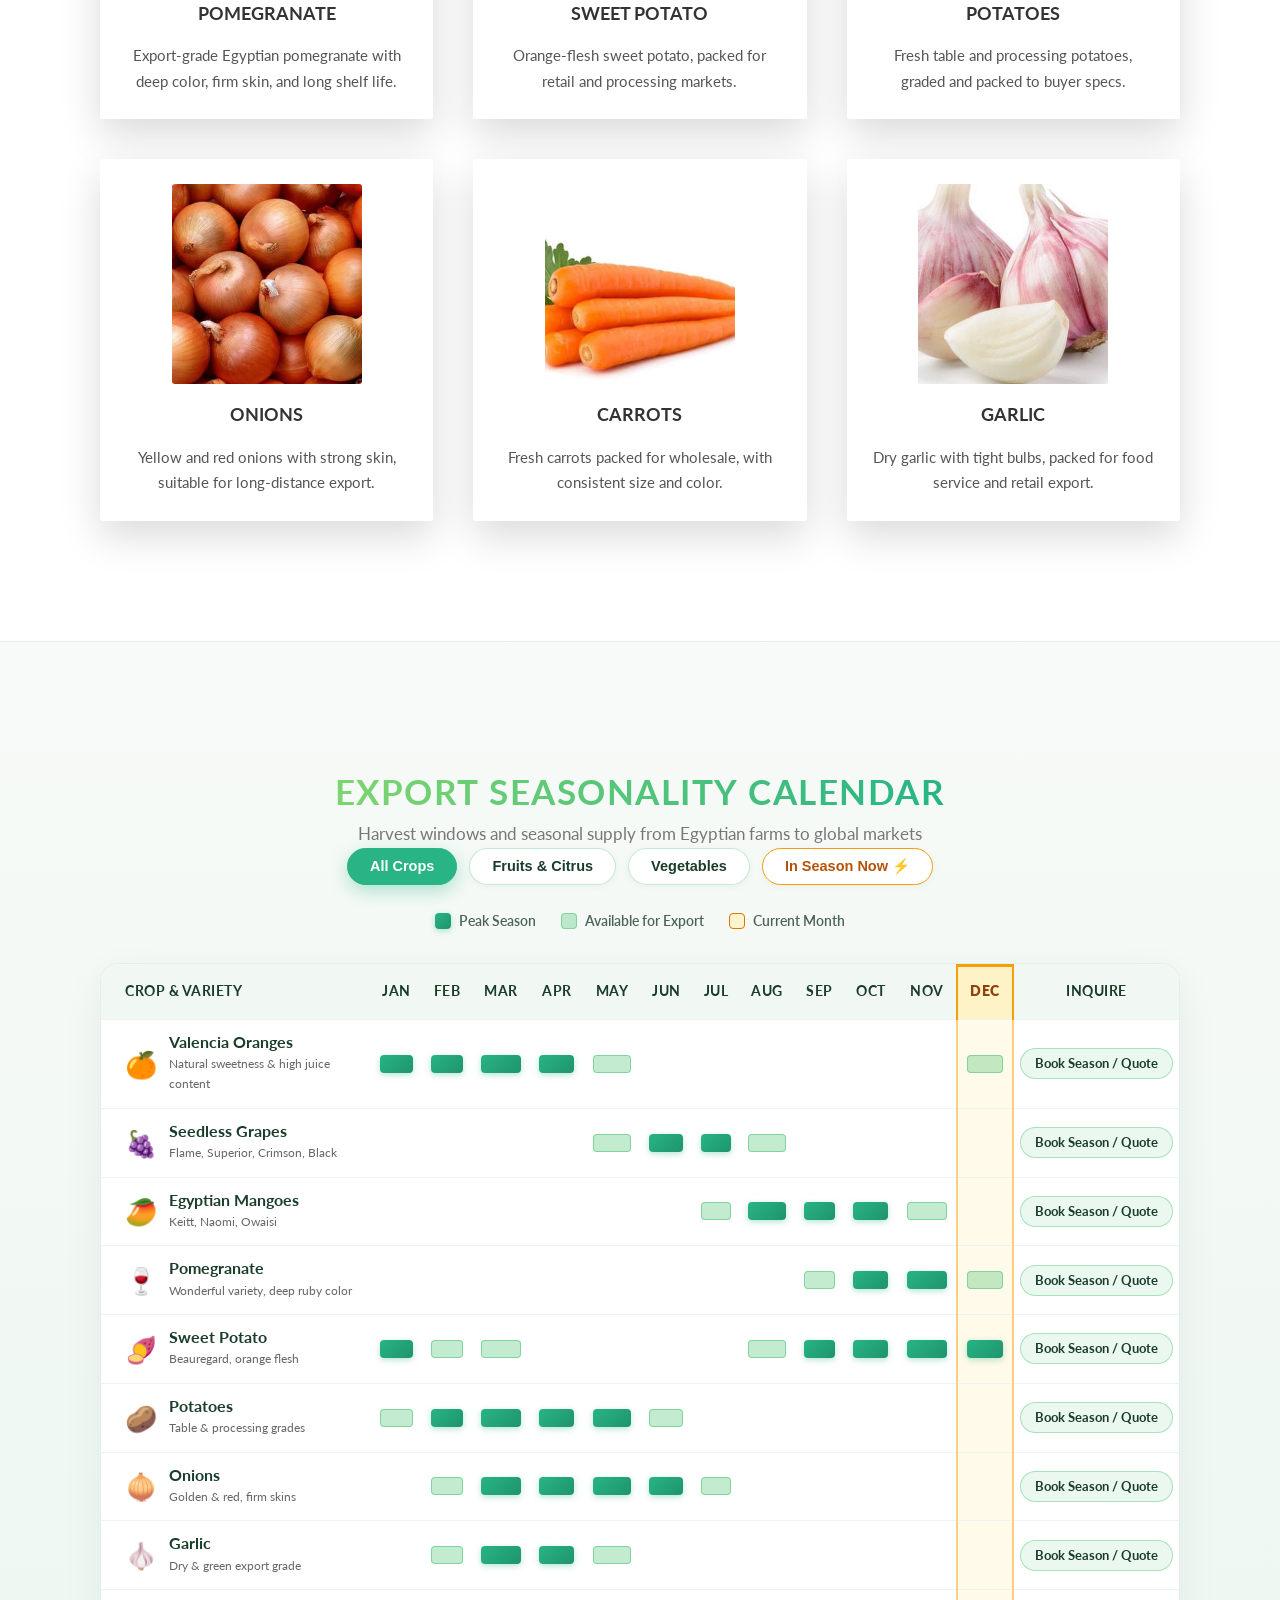
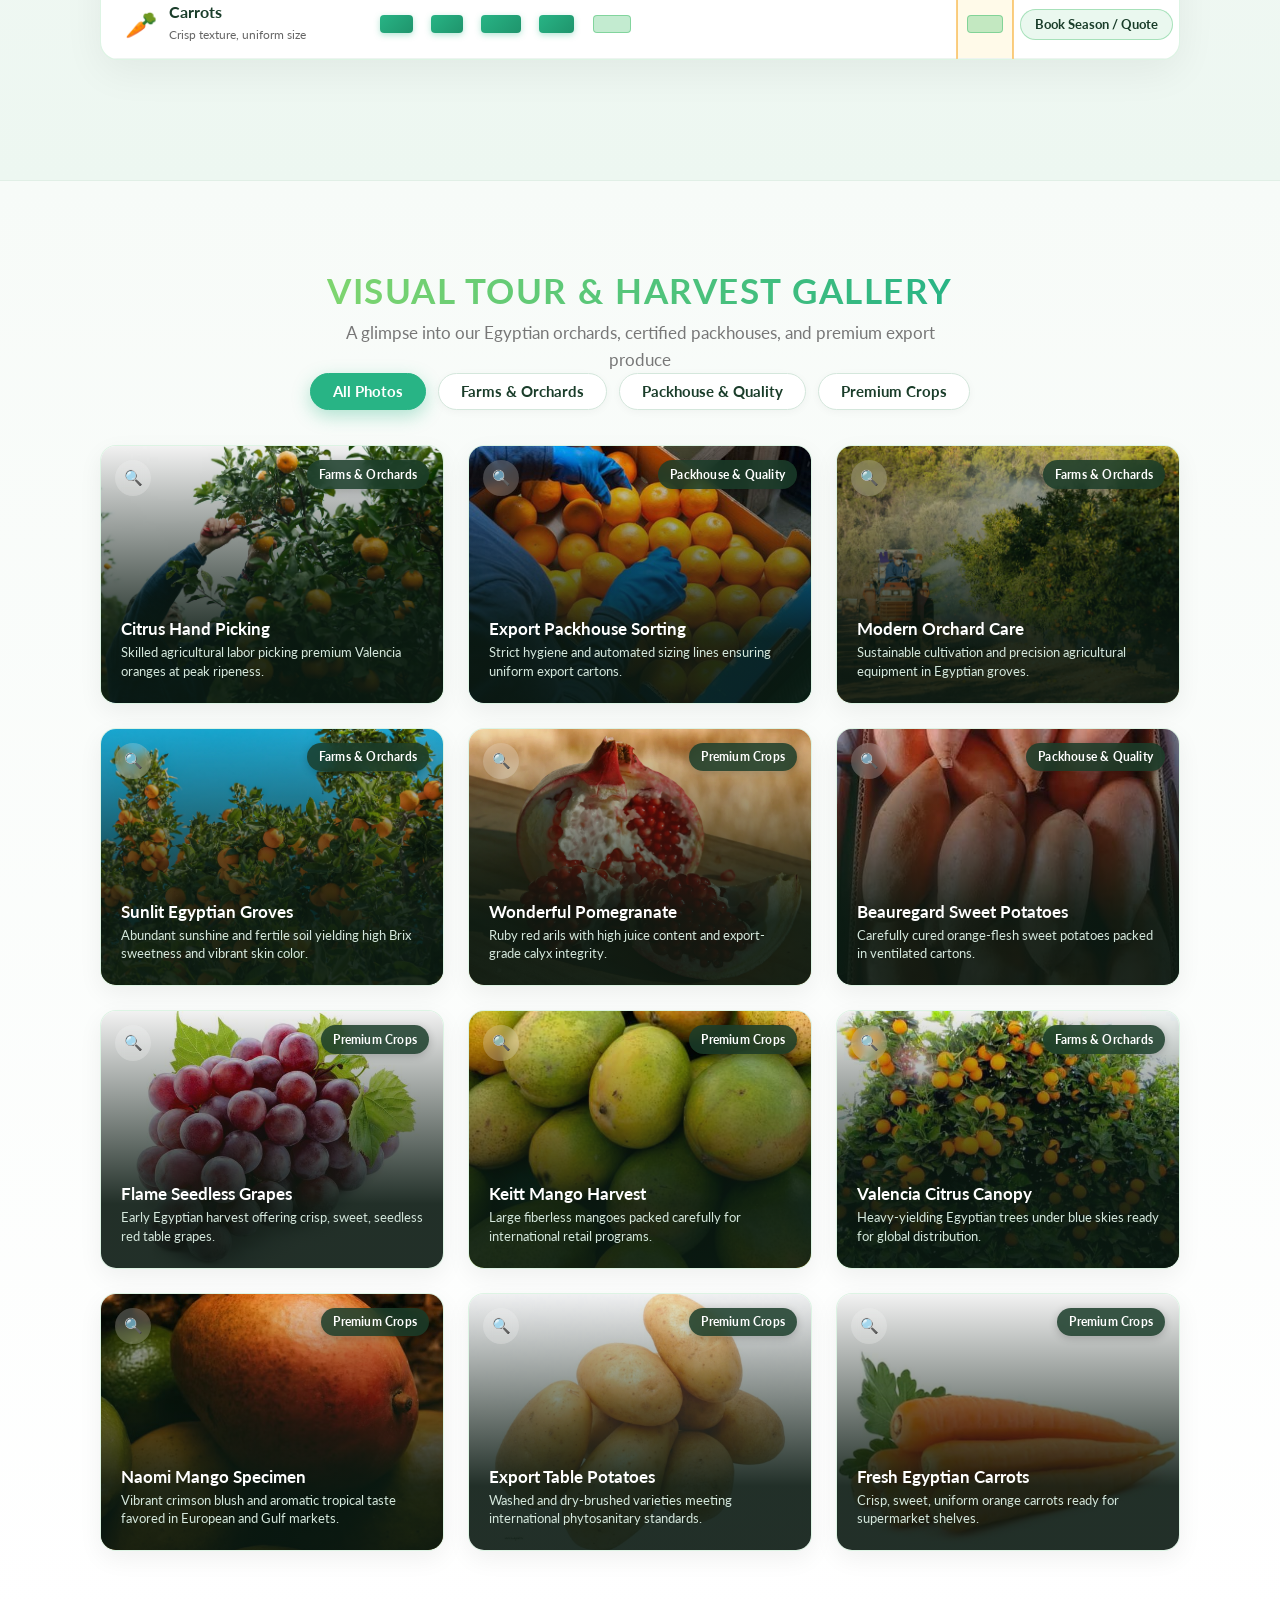
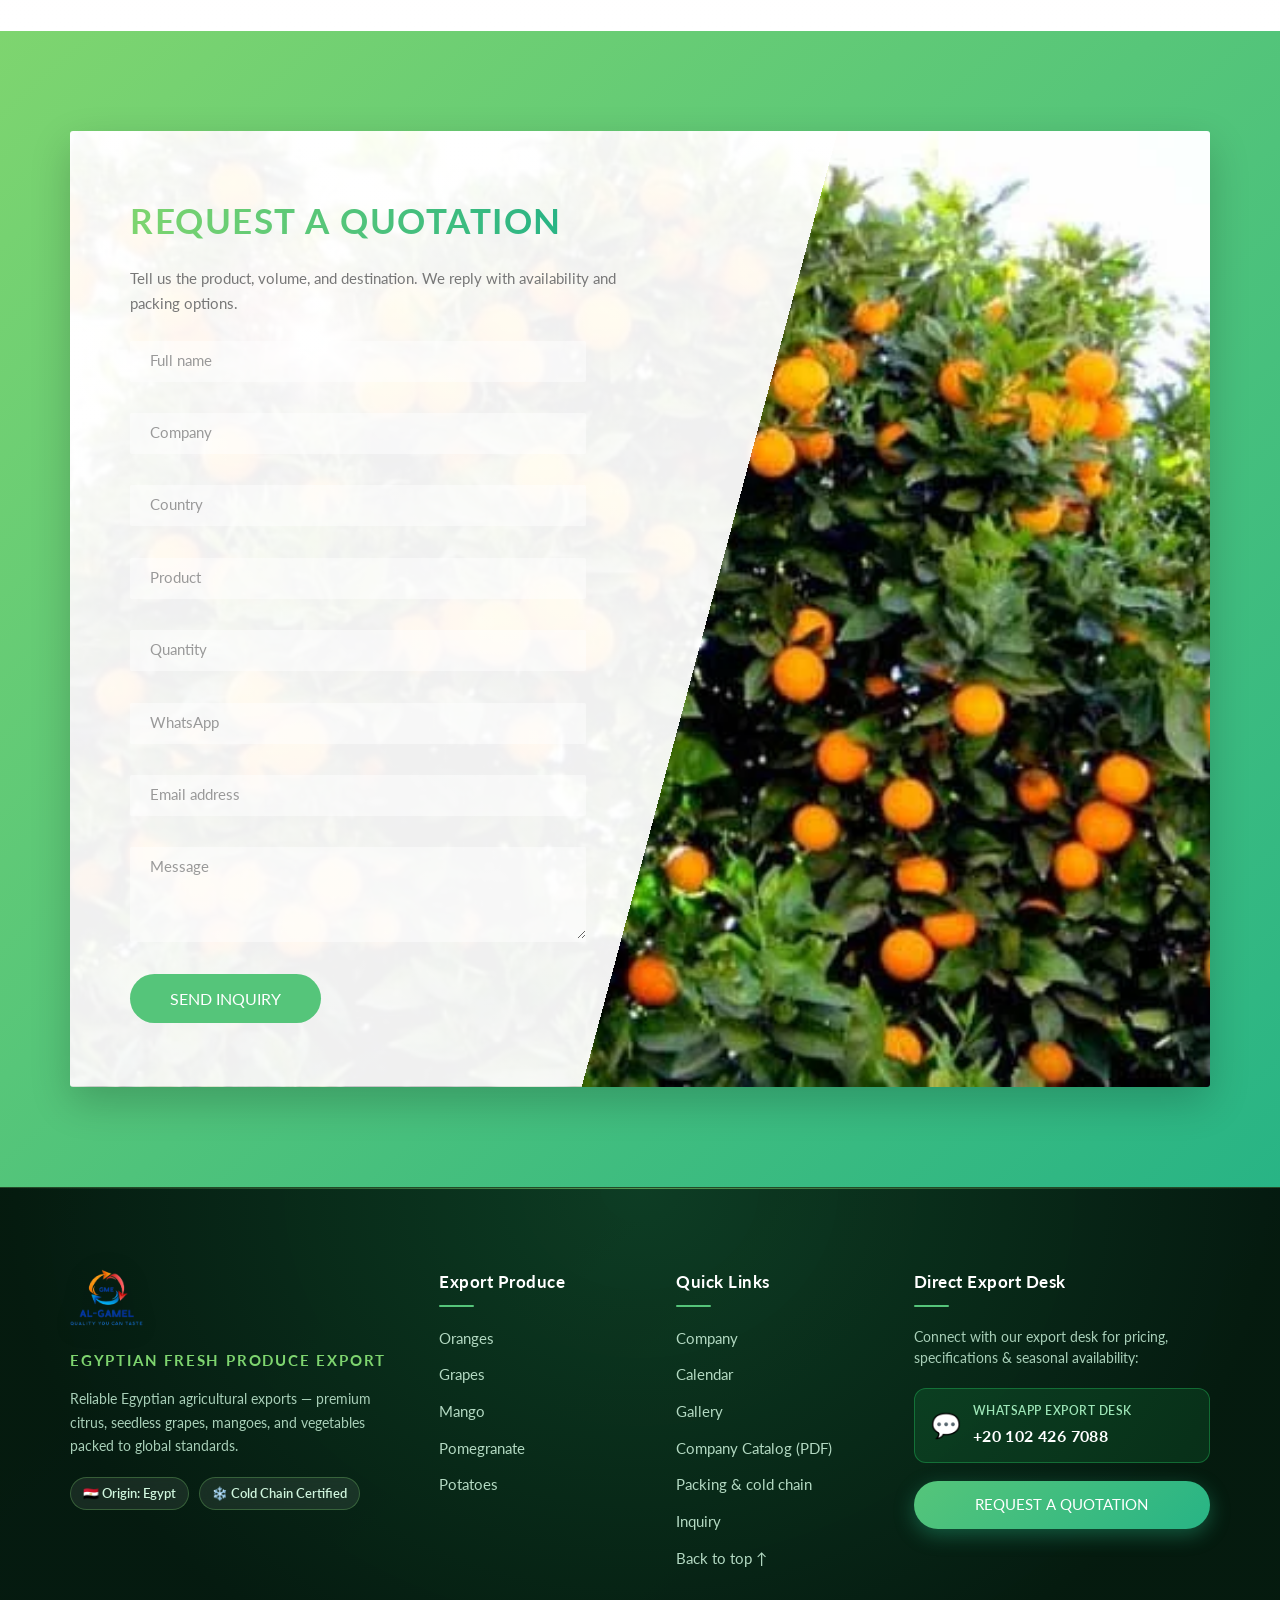
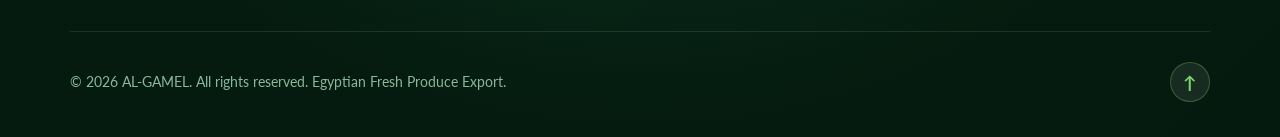
==== commit d245ae0d: "feat: optimize images to WebP and add Open Graph and Schema.org metadata" ====
--- a/index.html
+++ b/index.html
@@ -3,12 +3,69 @@
     <head>
         <meta charset="UTF-8">
         <meta name="viewport" content="width=device-width, initial-scale=1.0">
+        <title>AL-GAMEL | Egyptian Fresh Produce Export</title>
         <meta name="description" content="AL-GAMEL exports Egyptian oranges, grapes, mangoes, pomegranate, potatoes, onions, carrots, sweet potato, and garlic.">
-        <title>AL-GAMEL | Egyptian Fresh Produce Export</title>
+        <meta name="keywords" content="Egyptian citrus, Valencia oranges, fresh produce export Egypt, Egyptian mangoes, Egyptian pomegranate, fresh vegetables export, Al-Gamel export">
+        <meta name="author" content="AL-GAMEL">
+        <meta name="robots" content="index, follow">
+
+        <!-- Open Graph / Facebook / WhatsApp -->
+        <meta property="og:type" content="website">
+        <meta property="og:site_name" content="AL-GAMEL Fresh Produce Export">
+        <meta property="og:title" content="AL-GAMEL | Egyptian Fresh Produce Export">
+        <meta property="og:description" content="AL-GAMEL exports premium Egyptian oranges, grapes, mangoes, pomegranate, potatoes, onions, carrots, sweet potato, and garlic. Built on quality, reliability, and commitment.">
+        <meta property="og:image" content="img/og-preview.jpg">
+        <meta property="og:image:secure_url" content="img/og-preview.jpg">
+        <meta property="og:image:type" content="image/jpeg">
+        <meta property="og:image:width" content="1200">
+        <meta property="og:image:height" content="630">
+        <meta property="og:image:alt" content="AL-GAMEL Egyptian Fresh Produce Export">
+        <meta property="og:locale" content="en_US">
+        <meta property="og:locale:alternate" content="ar_EG">
+        <meta property="og:locale:alternate" content="ru_RU">
+        <meta property="og:locale:alternate" content="de_DE">
+        <meta property="og:locale:alternate" content="fr_FR">
+
+        <!-- Twitter Card -->
+        <meta name="twitter:card" content="summary_large_image">
+        <meta name="twitter:title" content="AL-GAMEL | Egyptian Fresh Produce Export">
+        <meta name="twitter:description" content="AL-GAMEL exports premium Egyptian oranges, grapes, mangoes, pomegranate, potatoes, onions, carrots, sweet potato, and garlic.">
+        <meta name="twitter:image" content="img/og-preview.jpg">
+        <meta name="twitter:image:alt" content="AL-GAMEL Egyptian Fresh Produce Export">
+
+        <!-- Schema.org JSON-LD Structured Data -->
+        <script type="application/ld+json">
+        {
+          "@context": "https://schema.org",
+          "@type": "AgriculturalBusiness",
+          "name": "AL-GAMEL",
+          "legalName": "AL-GAMEL Fresh Produce Export",
+          "description": "Egyptian agricultural export company specializing in the sourcing, packing, and export of high-quality fresh produce to international markets.",
+          "image": "img/og-preview.jpg",
+          "logo": "img/logo-green-2x.png",
+          "telephone": "+201024267088",
+          "email": "gamelmohmed4@gmail.com",
+          "address": {
+            "@type": "PostalAddress",
+            "addressCountry": "EG"
+          },
+          "knowsAbout": [
+            "Valencia Oranges",
+            "Flame Seedless Grapes",
+            "Keitt Mangoes",
+            "Egyptian Pomegranate",
+            "Potatoes",
+            "Sweet Potatoes",
+            "Onions",
+            "Garlic"
+          ]
+        }
+        </script>
+
         <link rel="preconnect" href="https://fonts.googleapis.com">
         <link rel="preconnect" href="https://fonts.gstatic.com" crossorigin>
         <link href="https://fonts.googleapis.com/css2?family=Cairo:wght@400;600;700;800&family=Lato:wght@400;700&display=swap" rel="stylesheet">
-        <link rel="stylesheet" href="css/style.css?v=2.4">
+        <link rel="stylesheet" href="css/style.css?v=2.5">
         <link rel="shortcut icon" type="image/png" href="img/favicon.png">
     </head>
     <body>
@@ -164,7 +221,7 @@
                         </p>
                     </div>
                     <div class="composition">
-                        <img src="img/3.jpg" alt="Valencia oranges packed for export" class="composition__photo composition__photo--3">
+                        <img src="img/3.webp" alt="Valencia oranges packed for export" class="composition__photo composition__photo--3">
                         <img src="img/4.jpg" alt="Fresh Valencia oranges in crates" class="composition__photo composition__photo--2">
                         <img src="img/5.jpg" alt="Valencia oranges on the tree" class="composition__photo composition__photo--1">
                     </div>
@@ -281,7 +338,7 @@
                 <div class="grid grid--3">
                     <article class="product-tile">
                         <div class="product-tile__media">
-                            <img src="img/Pomegranate.jpg" alt="Egyptian pomegranate" loading="lazy">
+                            <img src="img/pomegranate.webp" alt="Egyptian pomegranate" loading="lazy">
                         </div>
                         <h3 class="heading-tertiary u-margin-bottom-small" data-i18n="produce_pom_title">Pomegranate</h3>
                         <p data-i18n="produce_pom_desc">Export-grade Egyptian pomegranate with deep color, firm skin, and long shelf life.</p>
@@ -681,7 +738,7 @@
                         <!-- Item 3: Modern Orchard Care -->
                         <div class="gallery-card" data-category="farms" data-index="2" tabindex="0" role="button" aria-label="View Modern Orchard Care photo">
                             <div class="gallery-card__inner">
-                                <img src="img/orange%20valancia.jpg" alt="Modern Orchard Care" class="gallery-card__img" loading="lazy">
+                                <img src="img/orange-valencia.webp" alt="Modern Orchard Care" class="gallery-card__img" loading="lazy">
                                 <span class="gallery-card__badge" data-i18n="gallery_filter_farms">Farms &amp; Orchards</span>
                                 <div class="gallery-card__overlay">
                                     <span class="gallery-card__zoom-icon" aria-hidden="true">🔍</span>
@@ -694,7 +751,7 @@
                         <!-- Item 4: Sunlit Egyptian Groves -->
                         <div class="gallery-card" data-category="farms" data-index="3" tabindex="0" role="button" aria-label="View Sunlit Egyptian Groves photo">
                             <div class="gallery-card__inner">
-                                <img src="img/2.jpg" alt="Sunlit Egyptian Groves" class="gallery-card__img" loading="lazy">
+                                <img src="img/2.webp" alt="Sunlit Egyptian Groves" class="gallery-card__img" loading="lazy">
                                 <span class="gallery-card__badge" data-i18n="gallery_filter_farms">Farms &amp; Orchards</span>
                                 <div class="gallery-card__overlay">
                                     <span class="gallery-card__zoom-icon" aria-hidden="true">🔍</span>
@@ -707,7 +764,7 @@
                         <!-- Item 5: Wonderful Pomegranate -->
                         <div class="gallery-card" data-category="crops" data-index="4" tabindex="0" role="button" aria-label="View Wonderful Pomegranate photo">
                             <div class="gallery-card__inner">
-                                <img src="img/Pomegranate.jpg" alt="Wonderful Pomegranate" class="gallery-card__img" loading="lazy">
+                                <img src="img/pomegranate.webp" alt="Wonderful Pomegranate" class="gallery-card__img" loading="lazy">
                                 <span class="gallery-card__badge" data-i18n="gallery_filter_crops">Premium Crops</span>
                                 <div class="gallery-card__overlay">
                                     <span class="gallery-card__zoom-icon" aria-hidden="true">🔍</span>
@@ -759,7 +816,7 @@
                         <!-- Item 9: Valencia Citrus Canopy -->
                         <div class="gallery-card" data-category="farms" data-index="8" tabindex="0" role="button" aria-label="View Valencia Citrus Canopy photo">
                             <div class="gallery-card__inner">
-                                <img src="img/3.jpg" alt="Valencia Citrus Canopy" class="gallery-card__img" loading="lazy">
+                                <img src="img/3.webp" alt="Valencia Citrus Canopy" class="gallery-card__img" loading="lazy">
                                 <span class="gallery-card__badge" data-i18n="gallery_filter_farms">Farms &amp; Orchards</span>
                                 <div class="gallery-card__overlay">
                                     <span class="gallery-card__zoom-icon" aria-hidden="true">🔍</span>
@@ -1104,7 +1161,7 @@
             </div>
         </div>
 
-        <script src="js/translations.js?v=2.4"></script>
-        <script src="js/main.js?v=2.4"></script>
+        <script src="js/translations.js?v=2.5"></script>
+        <script src="js/main.js?v=2.5"></script>
     </body>
 </html>
--- a/css/style.css
+++ b/css/style.css
@@ -198,7 +198,7 @@
     background-image: 
         radial-gradient(ellipse at 50% 35%, rgba(13, 61, 36, 0.65) 0%, rgba(5, 26, 15, 0.90) 80%),
         linear-gradient(135deg, rgba(8, 38, 22, 0.88) 0%, rgba(18, 77, 45, 0.72) 50%, rgba(3, 20, 12, 0.92) 100%),
-        url("../img/orange%20valancia.jpg");
+        url("../img/orange-valencia.webp");
     background-size: cover;
     background-position: center;
     background-attachment: fixed;
@@ -2117,7 +2117,7 @@
 .inquiry {
     max-width: var(--max-width);
     margin: 0 auto;
-    background-image: linear-gradient(105deg, rgba(255, 255, 255, 0.94) 0%, rgba(255, 255, 255, 0.94) 55%, transparent 55%), url("../img/3.jpg");
+    background-image: linear-gradient(105deg, rgba(255, 255, 255, 0.94) 0%, rgba(255, 255, 255, 0.94) 55%, transparent 55%), url("../img/3.webp");
     background-size: cover;
     background-position: center;
     border-radius: var(--radius);
@@ -2137,7 +2137,7 @@
 
 @media only screen and (max-width: 75em) {
     .inquiry {
-        background-image: linear-gradient(105deg, rgba(255, 255, 255, 0.94) 0%, rgba(255, 255, 255, 0.94) 70%, transparent 70%), url("../img/3.jpg");
+        background-image: linear-gradient(105deg, rgba(255, 255, 255, 0.94) 0%, rgba(255, 255, 255, 0.94) 70%, transparent 70%), url("../img/3.webp");
     }
 
     .inquiry__form {
@@ -2147,7 +2147,7 @@
 
 @media only screen and (max-width: 56.25em) {
     .inquiry {
-        background-image: linear-gradient(to right, rgba(255, 255, 255, 0.96), rgba(255, 255, 255, 0.96)), url("../img/3.jpg");
+        background-image: linear-gradient(to right, rgba(255, 255, 255, 0.96), rgba(255, 255, 255, 0.96)), url("../img/3.webp");
     }
 
     .inquiry__form {
@@ -2576,7 +2576,7 @@
 }
 
 [dir="rtl"] .inquiry {
-    background-image: linear-gradient(-105deg, rgba(255, 255, 255, 0.94) 0%, rgba(255, 255, 255, 0.94) 55%, transparent 55%), url("../img/3.jpg");
+    background-image: linear-gradient(-105deg, rgba(255, 255, 255, 0.94) 0%, rgba(255, 255, 255, 0.94) 55%, transparent 55%), url("../img/3.webp");
 }
 
 [dir="rtl"] .inquiry__form {
@@ -2586,13 +2586,13 @@
 
 @media only screen and (max-width: 75em) {
     [dir="rtl"] .inquiry {
-        background-image: linear-gradient(-105deg, rgba(255, 255, 255, 0.94) 0%, rgba(255, 255, 255, 0.94) 70%, transparent 70%), url("../img/3.jpg");
+        background-image: linear-gradient(-105deg, rgba(255, 255, 255, 0.94) 0%, rgba(255, 255, 255, 0.94) 70%, transparent 70%), url("../img/3.webp");
     }
 }
 
 @media only screen and (max-width: 56.25em) {
     [dir="rtl"] .inquiry {
-        background-image: linear-gradient(to left, rgba(255, 255, 255, 0.96), rgba(255, 255, 255, 0.96)), url("../img/3.jpg");
+        background-image: linear-gradient(to left, rgba(255, 255, 255, 0.96), rgba(255, 255, 255, 0.96)), url("../img/3.webp");
     }
     [dir="rtl"] .inquiry__form {
         margin: 0;
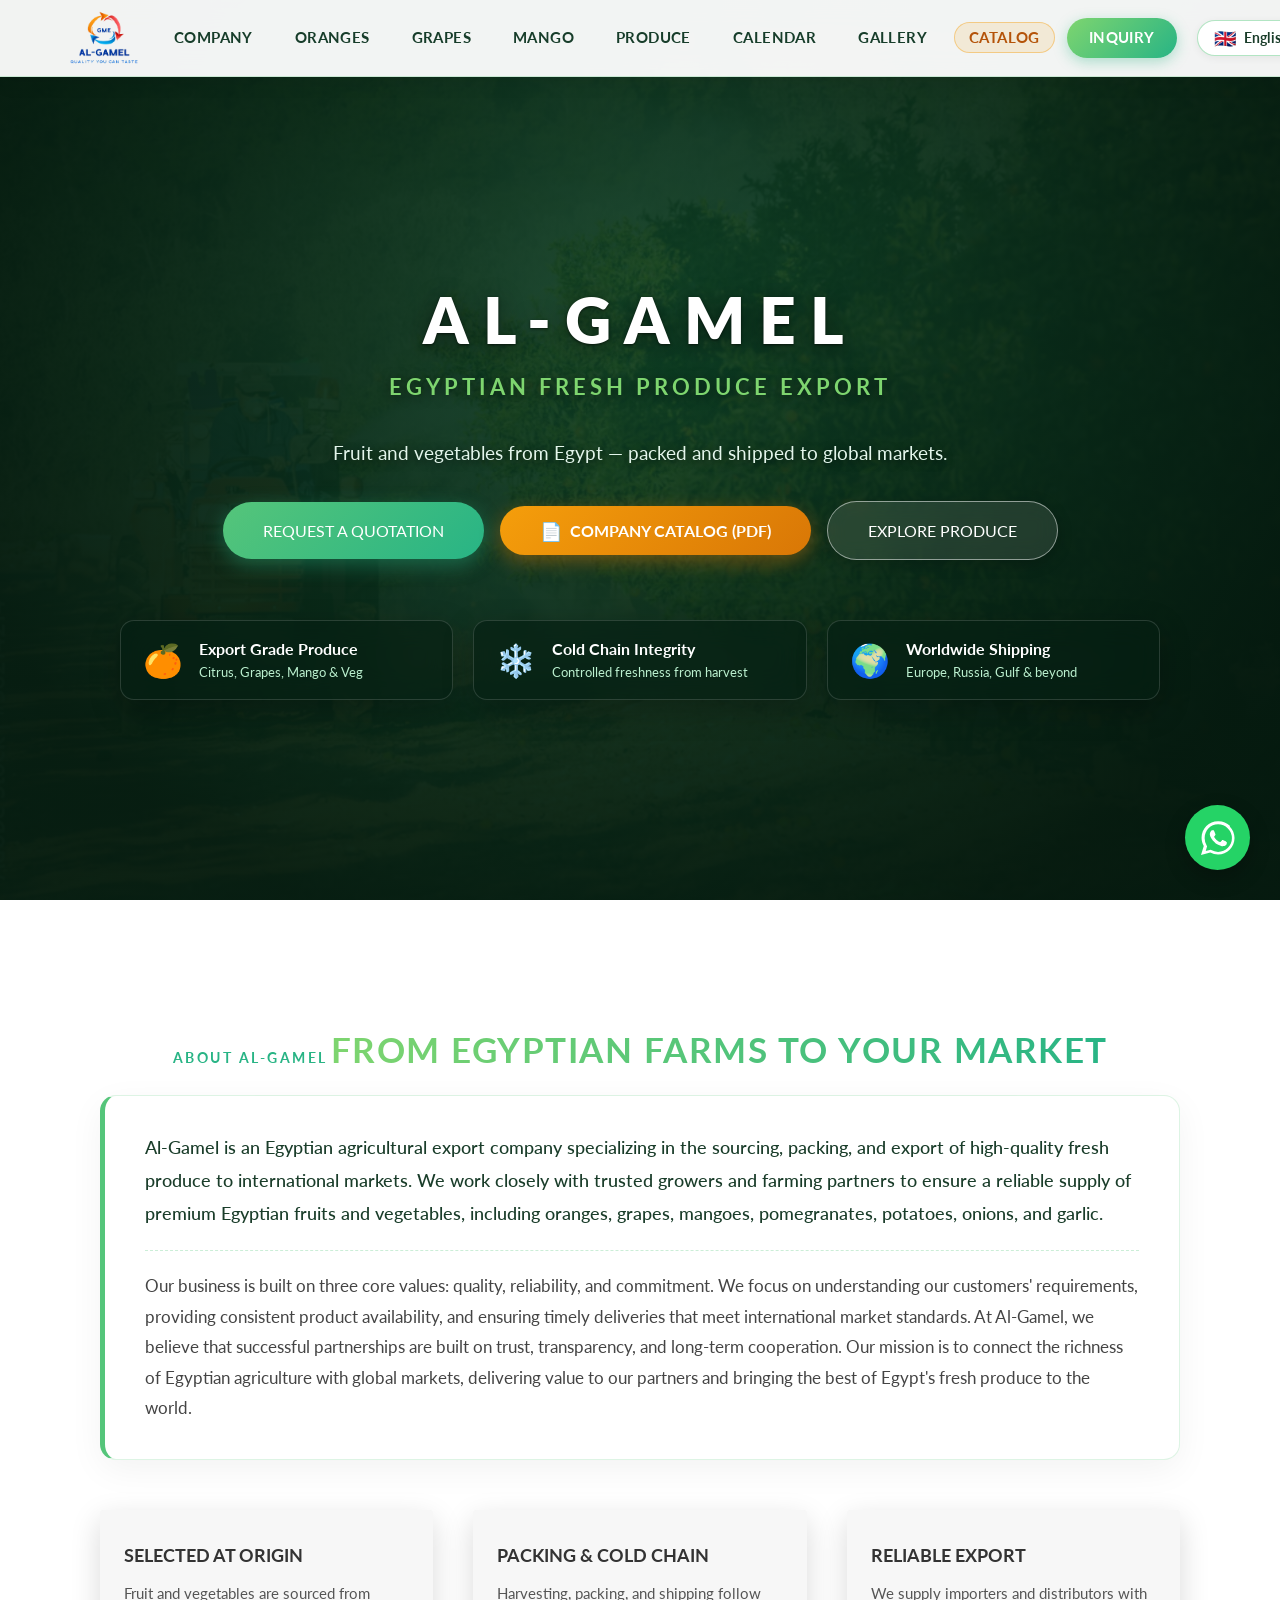
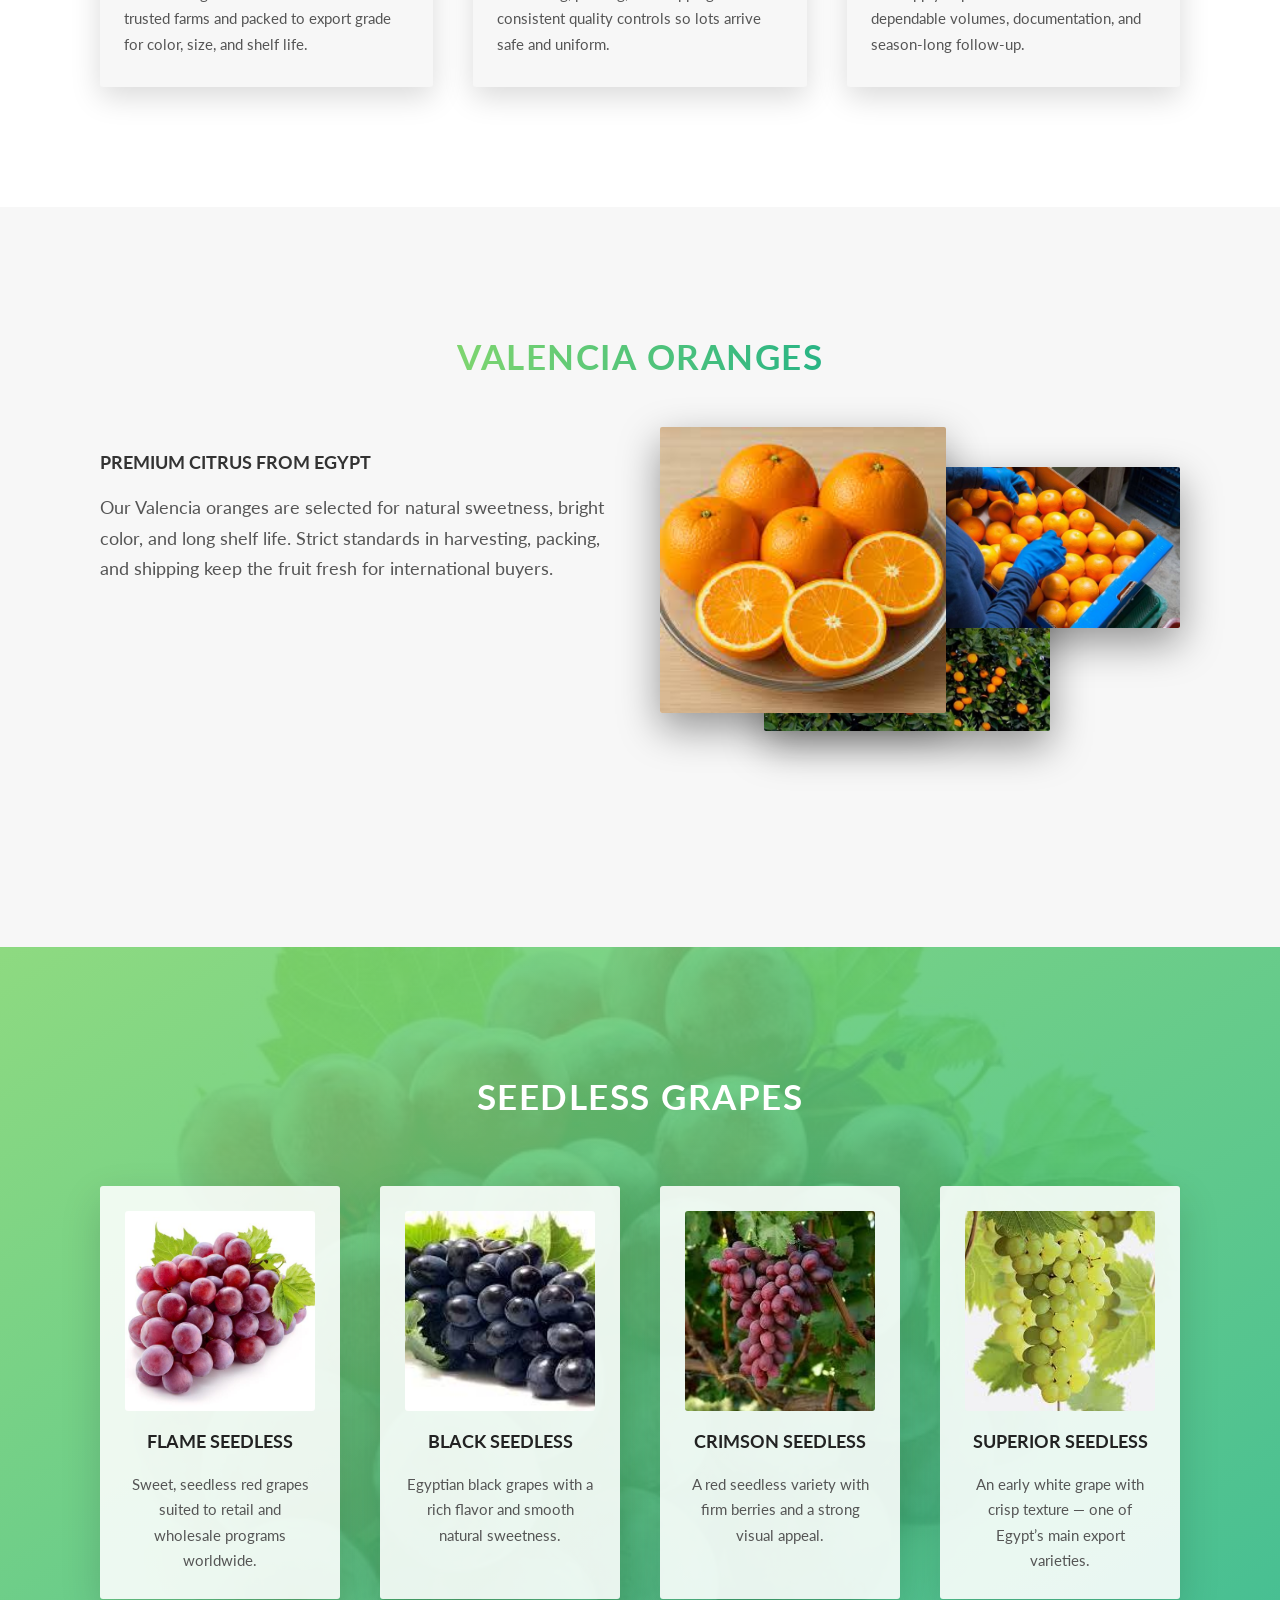
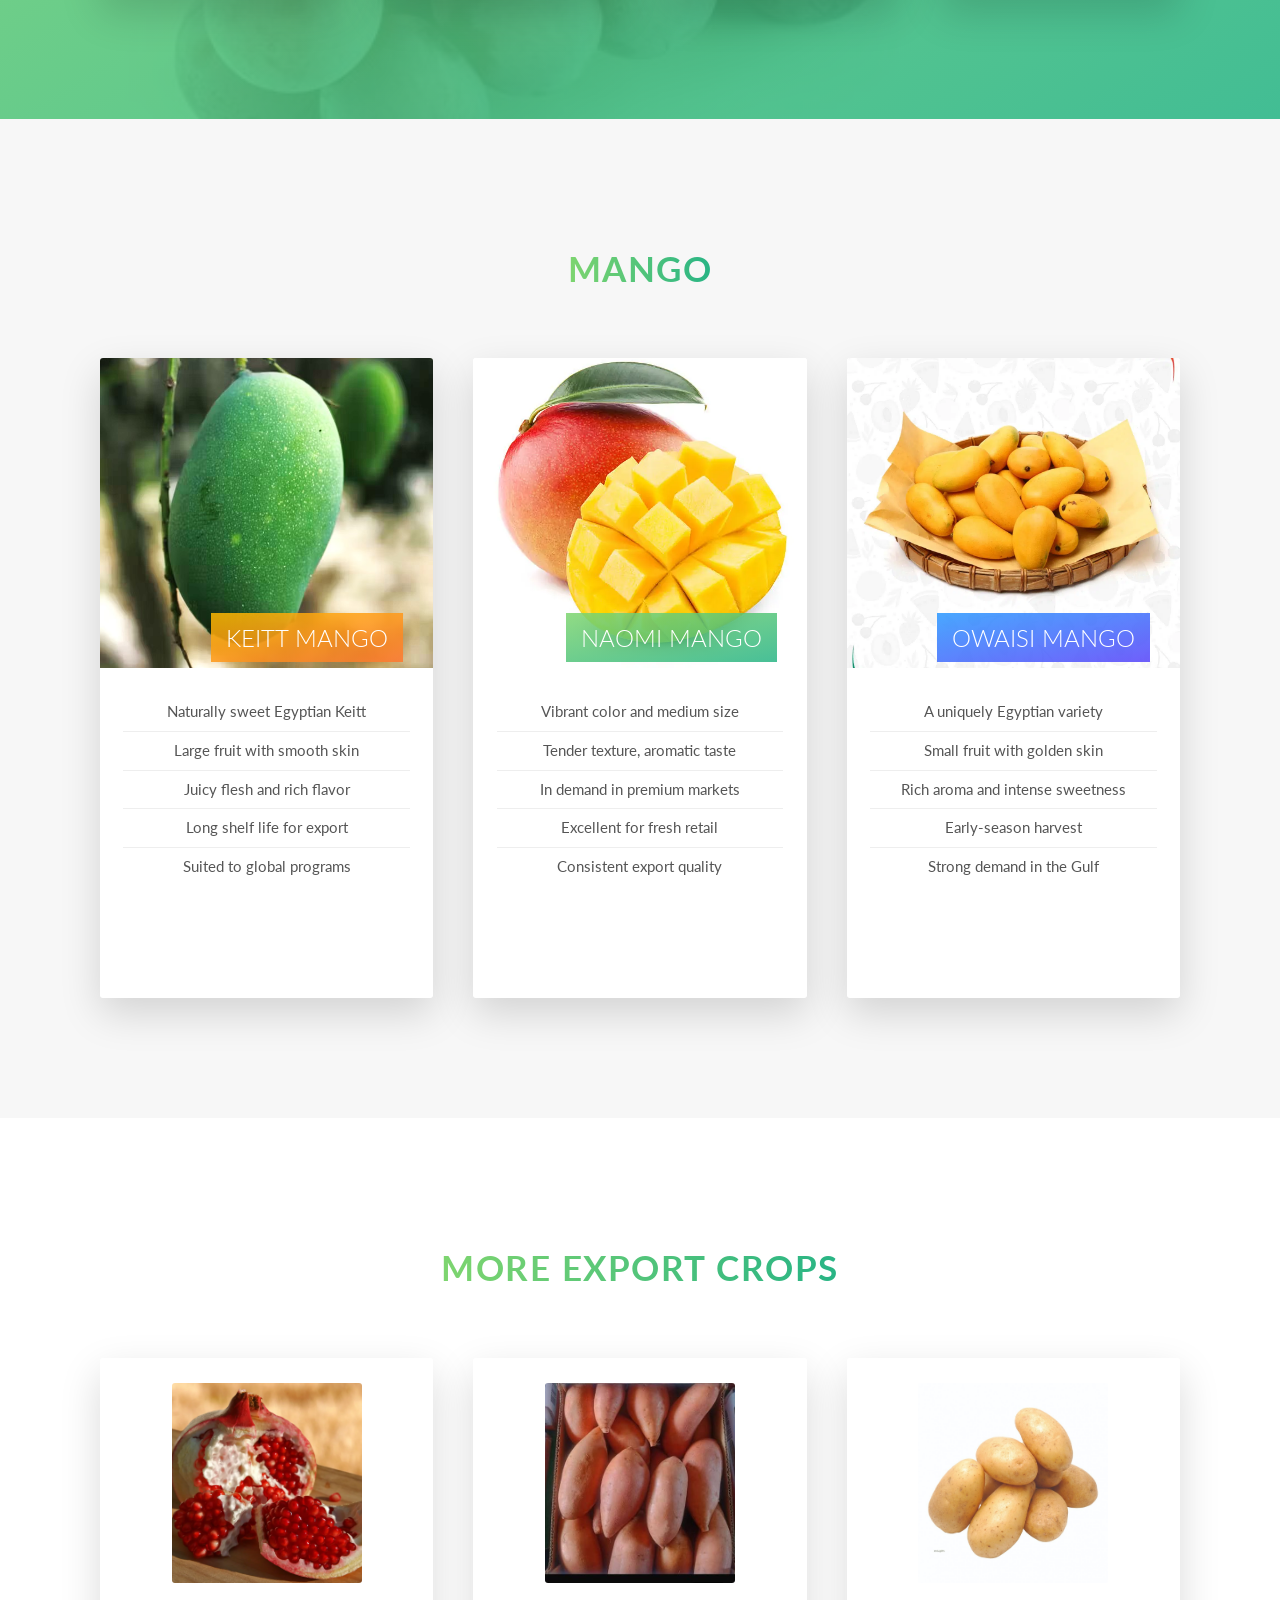
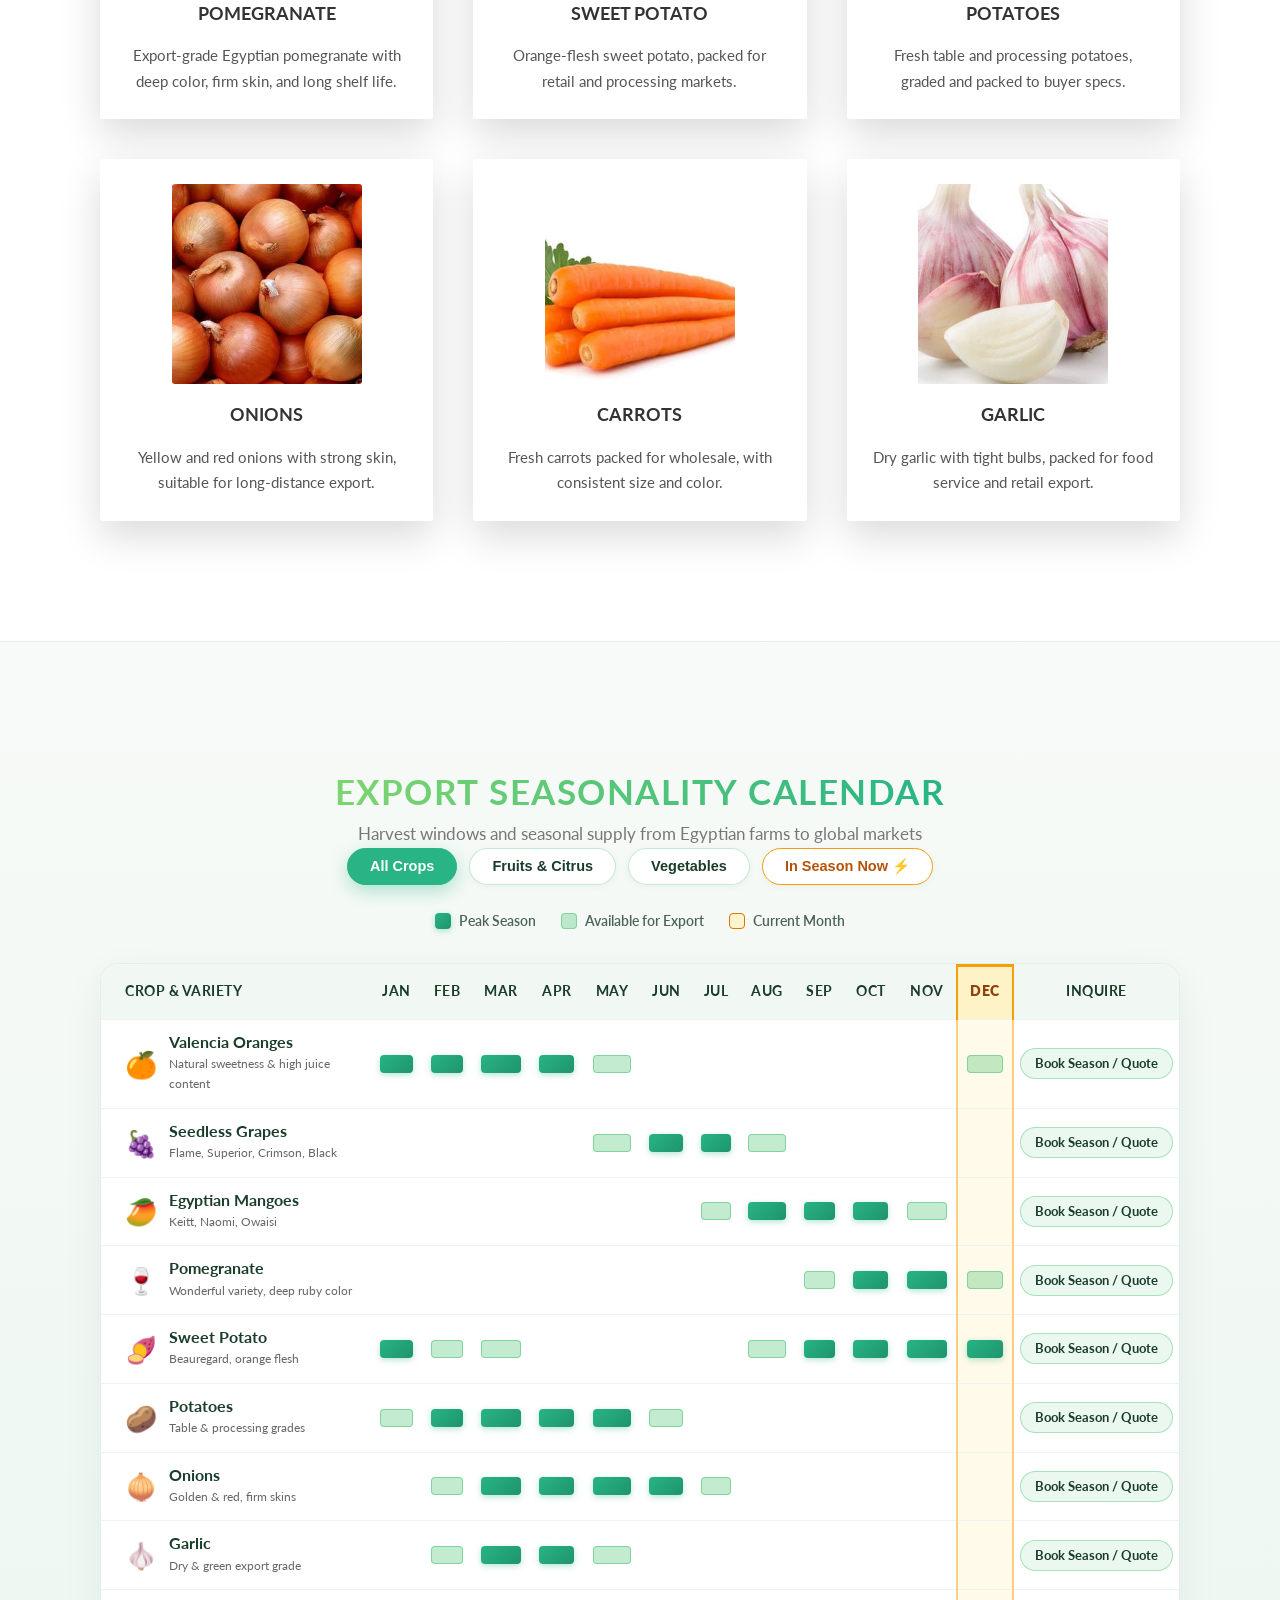
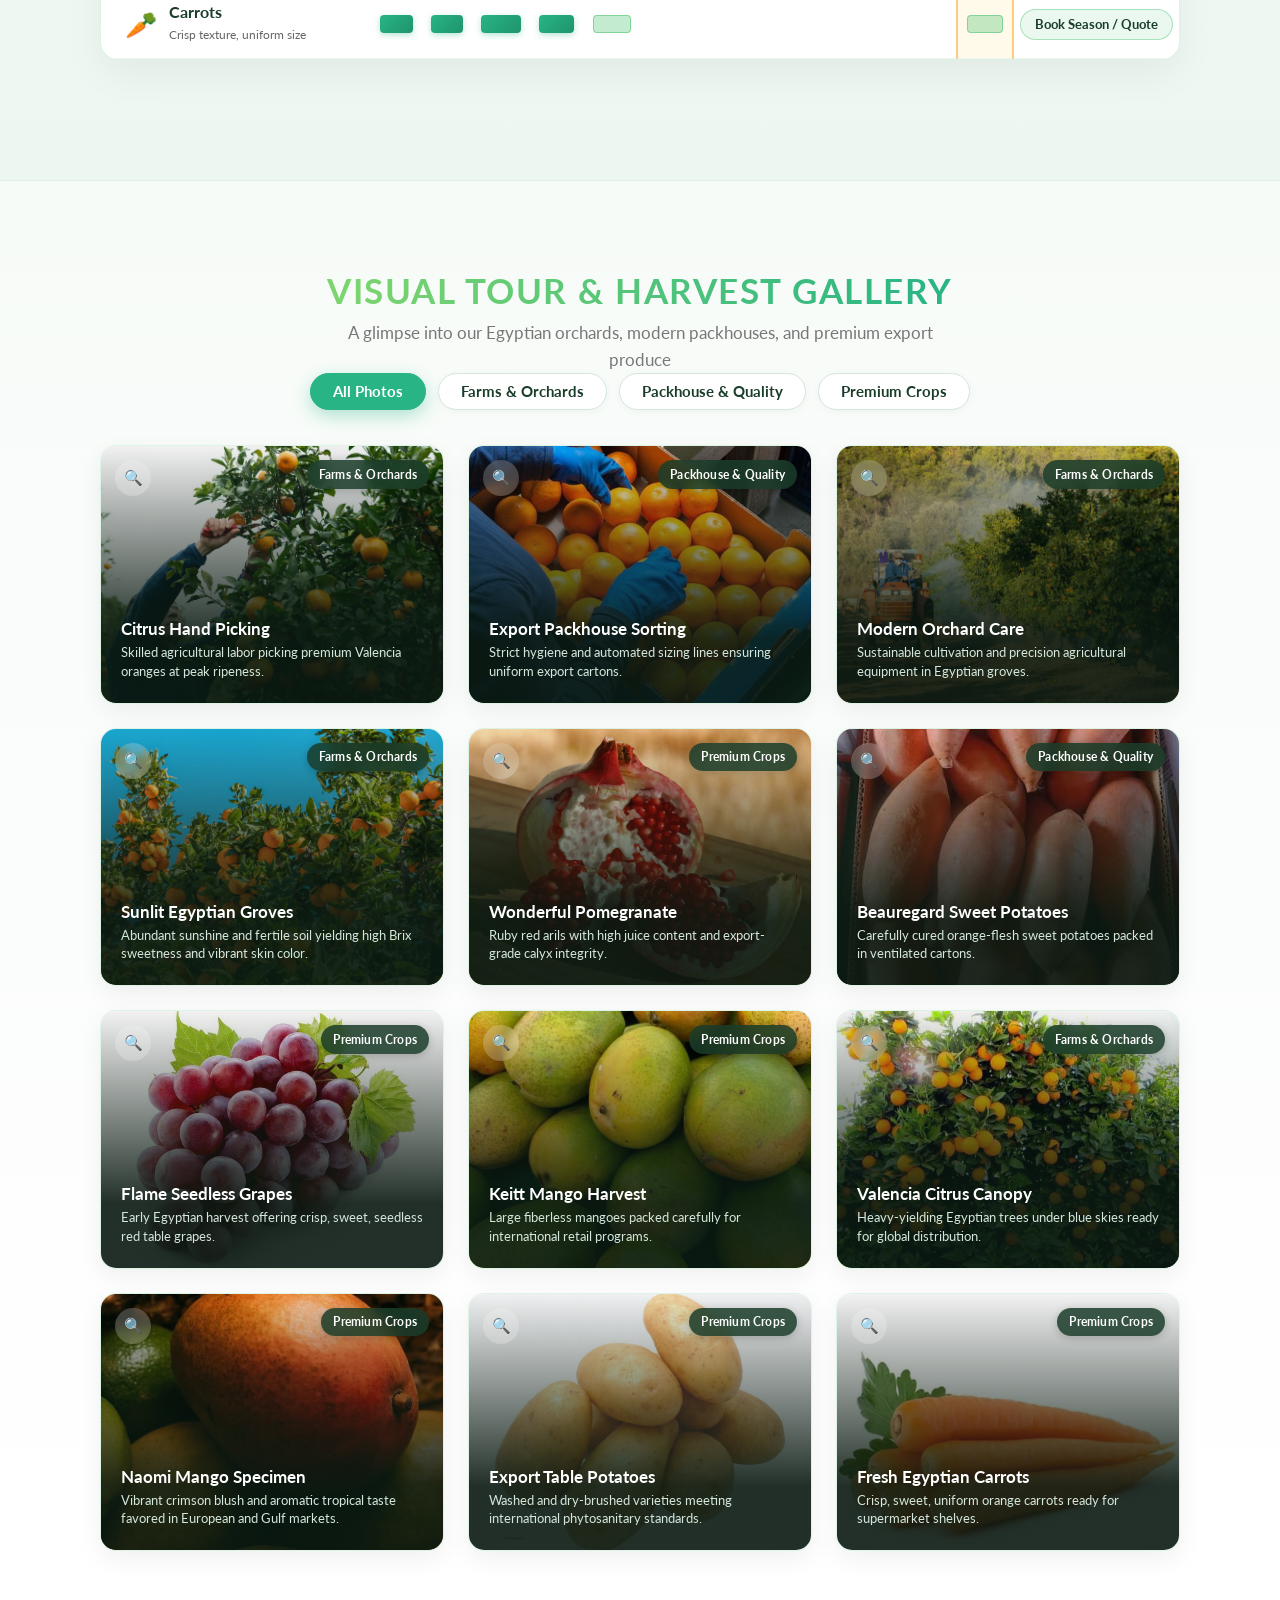
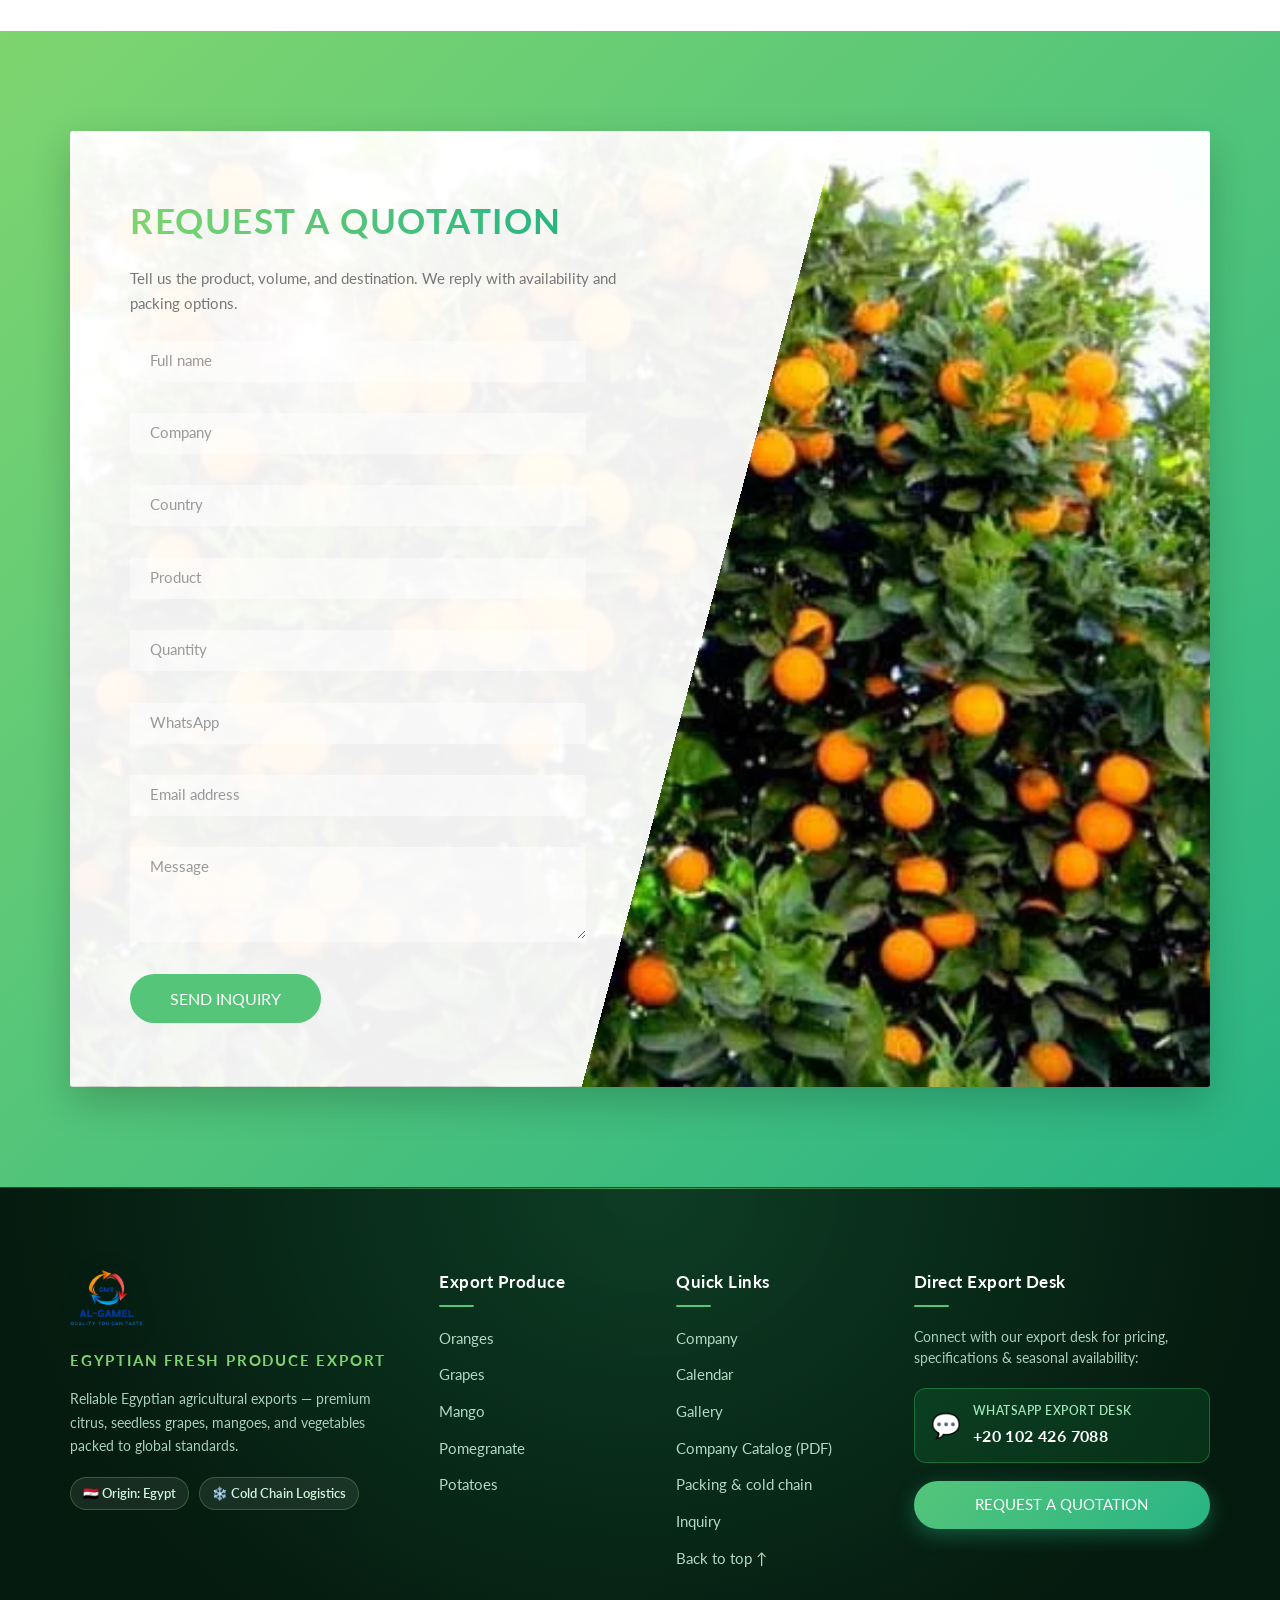
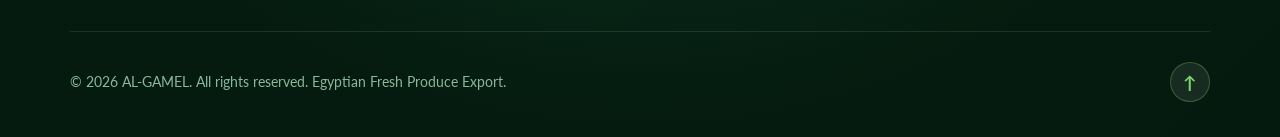
==== commit 58e68726: "refactor: remove certificates section, badges, and mentions" ====
--- a/index.html
+++ b/index.html
@@ -695,7 +695,7 @@
             <section class="section section--gallery" id="gallery" aria-labelledby="gallery-heading">
                 <div class="u-center-text u-margin-bottom-medium">
                     <h2 class="heading-secondary" id="gallery-heading" data-i18n="gallery_heading">Visual Tour &amp; Harvest Gallery</h2>
-                    <p class="section-subtitle u-margin-top-small" data-i18n="gallery_subheading">A glimpse into our Egyptian orchards, certified packhouses, and premium export produce</p>
+                    <p class="section-subtitle u-margin-top-small" data-i18n="gallery_subheading">A glimpse into our Egyptian orchards, modern packhouses, and premium export produce</p>
                 </div>
 
                 <div class="gallery-wrapper">
@@ -952,7 +952,7 @@
                         <p class="footer__desc" data-i18n="footer_desc">Reliable Egyptian agricultural exports — premium citrus, seedless grapes, mangoes, and vegetables packed to global standards.</p>
                         <div class="footer__badges">
                             <span class="footer__badge">🇪🇬 Origin: Egypt</span>
-                            <span class="footer__badge">❄️ Cold Chain Certified</span>
+                            <span class="footer__badge">❄️ Cold Chain Logistics</span>
                         </div>
                     </div>
 
@@ -1060,10 +1060,9 @@
                     <!-- Overview Card -->
                     <div class="catalog-card">
                         <h3 class="catalog-card__title" data-i18n="catalog_overview_title">Company Profile &amp; Export Quality</h3>
-                        <p class="catalog-card__text" data-i18n="catalog_overview_text">AL-GAMEL is a specialized Egyptian agricultural exporter supplying international markets with premium citrus, seedless grapes, mangoes, and vegetables. We operate under strict GlobalG.A.P and ISO hygiene standards with end-to-end cold chain management.</p>
+                        <p class="catalog-card__text" data-i18n="catalog_overview_text">AL-GAMEL is a specialized Egyptian agricultural exporter supplying international markets with premium citrus, seedless grapes, mangoes, and vegetables. We operate under strict international hygiene standards with end-to-end cold chain management.</p>
                         <div class="catalog-badges">
                             <span class="catalog-badge">🇪🇬 Origin: Egypt</span>
-                            <span class="catalog-badge">✓ GlobalG.A.P Certified</span>
                             <span class="catalog-badge">❄️ Controlled Reefer +0°C to +12°C</span>
                             <span class="catalog-badge">📦 EUR-Pallet 100x120 &amp; 80x120</span>
                         </div>
@@ -1151,12 +1150,6 @@
                             </table>
                         </div>
                     </div>
-
-                    <!-- Quality & Documentation Card -->
-                    <div class="catalog-card">
-                        <h3 class="catalog-card__title" data-i18n="catalog_cert_title">Quality Inspection &amp; Shipping Documents</h3>
-                        <p class="catalog-card__text" data-i18n="catalog_cert_text">Every export shipment is inspected by the Egyptian Ministry of Agriculture and accompanied by Phytosanitary Certificate, Certificate of Origin, Bill of Lading, Commercial Invoice, Packing List, and temperature recorder data loggers.</p>
-                    </div>
                 </div>
             </div>
         </div>
